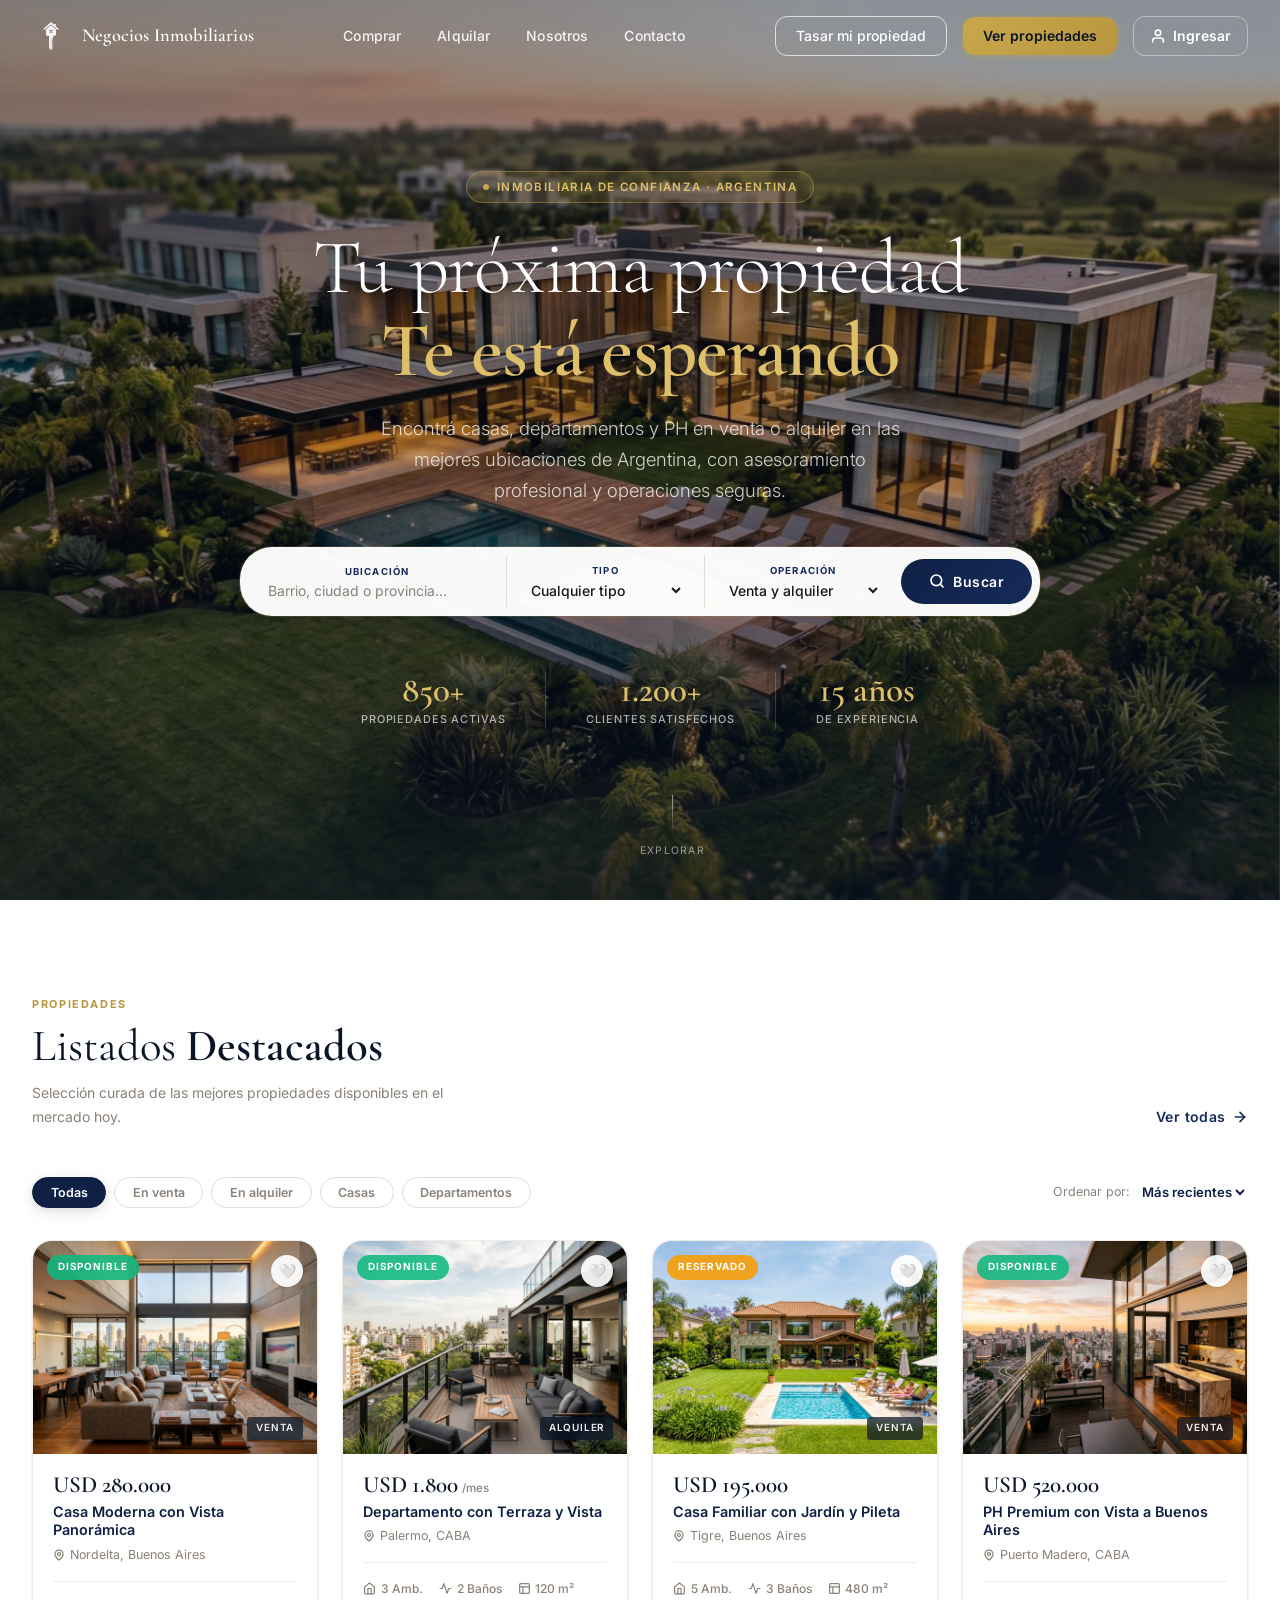
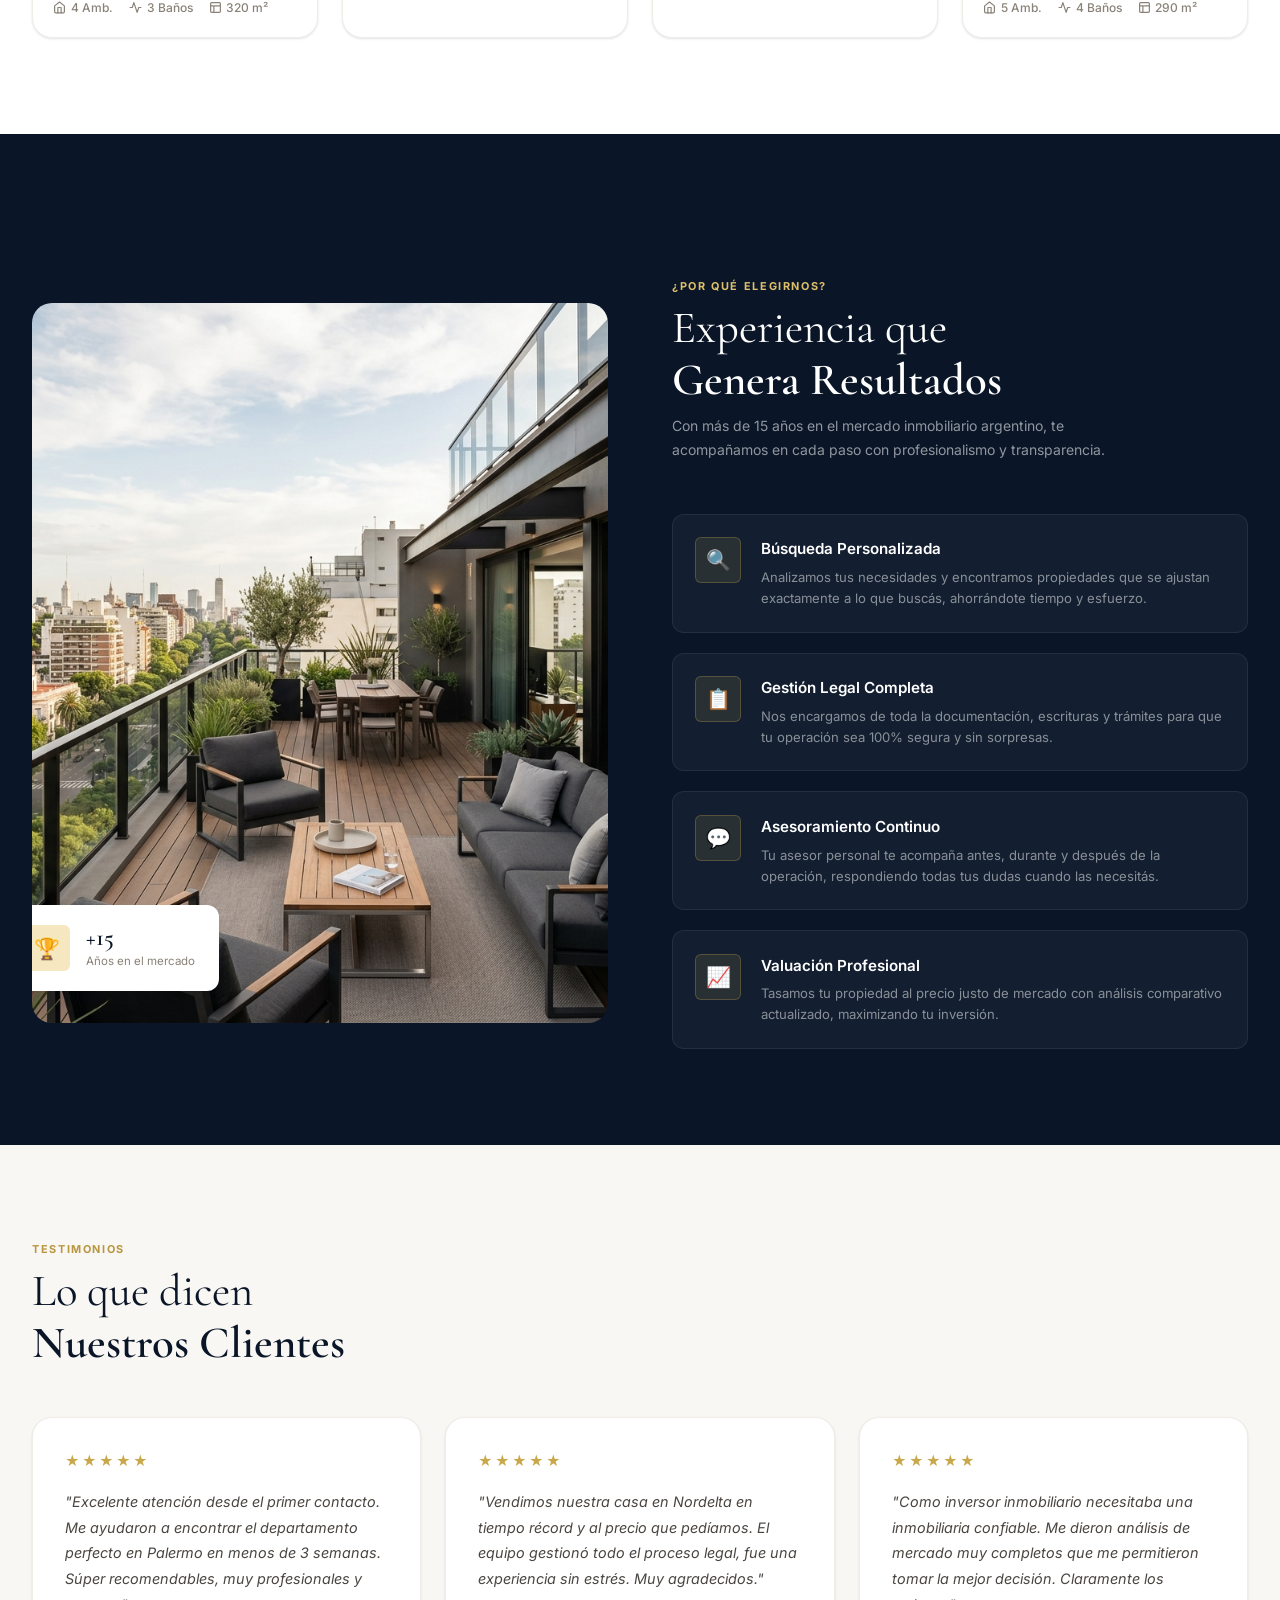
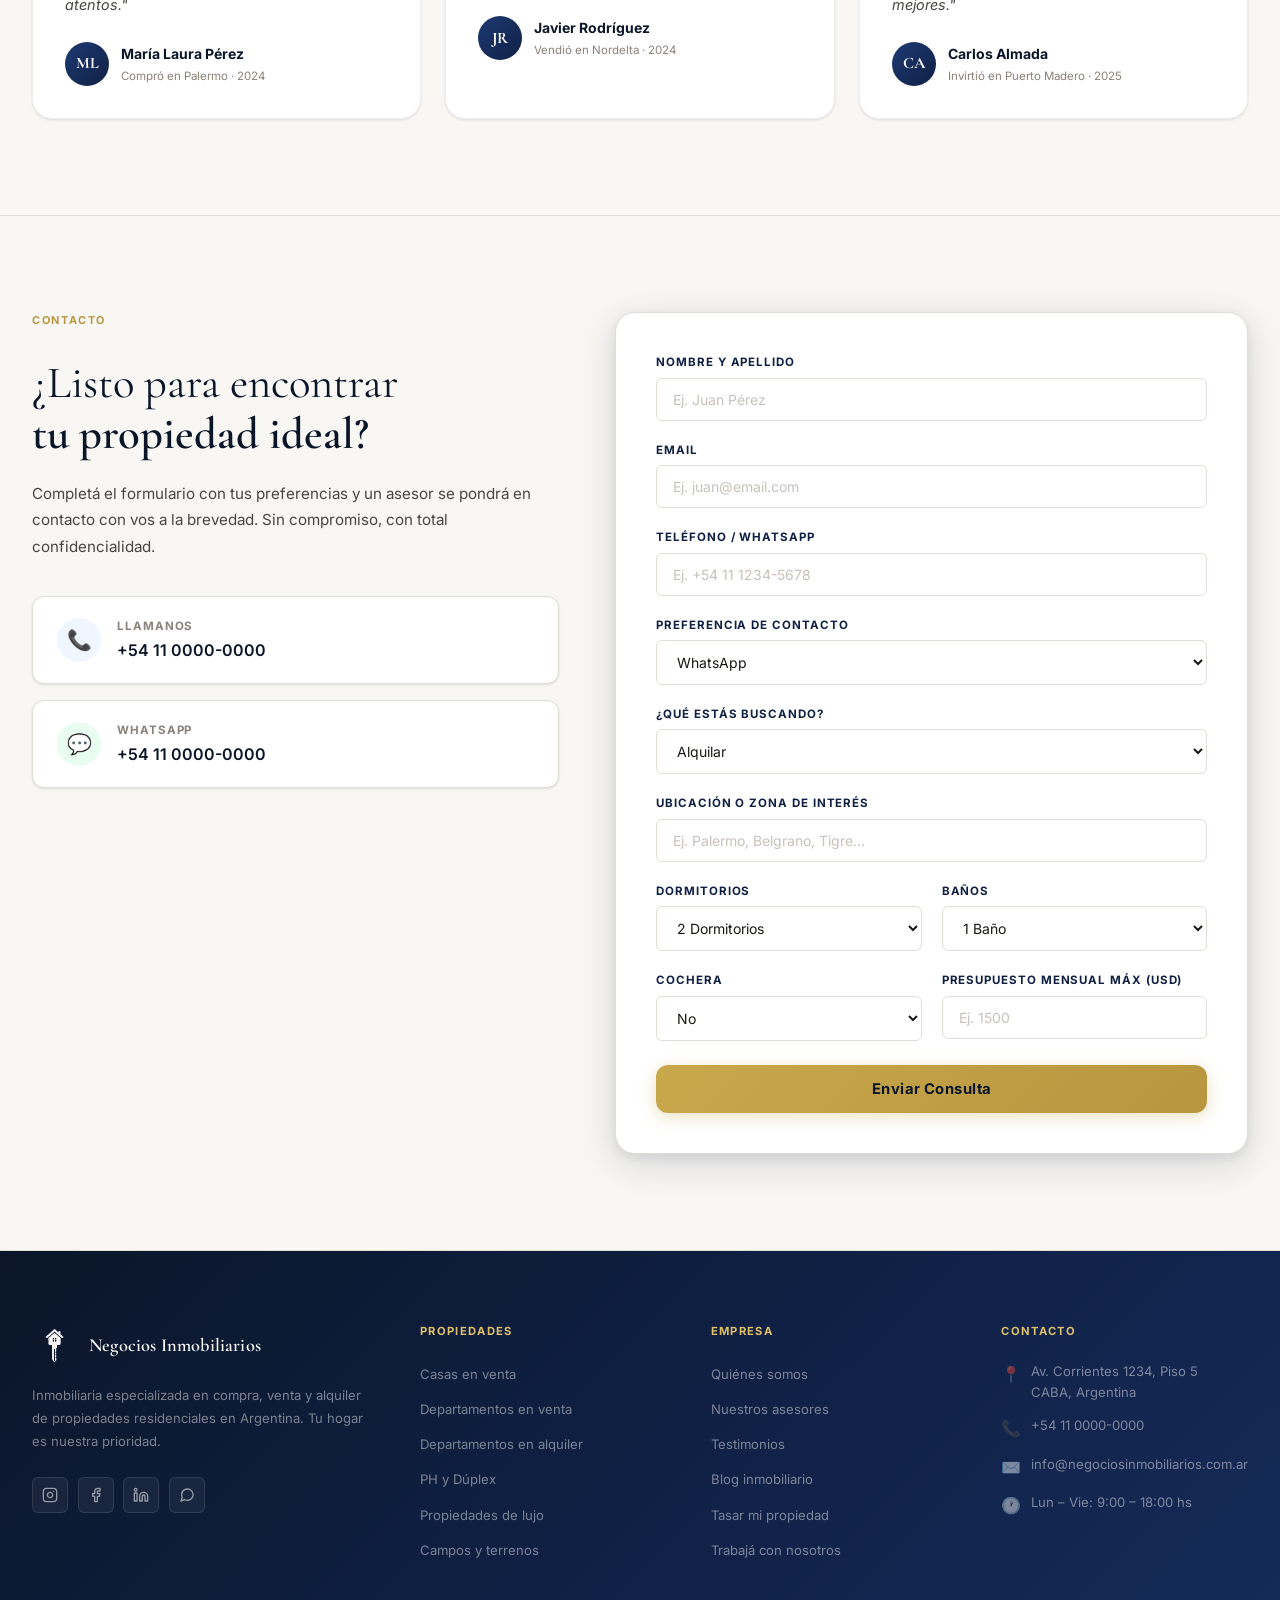
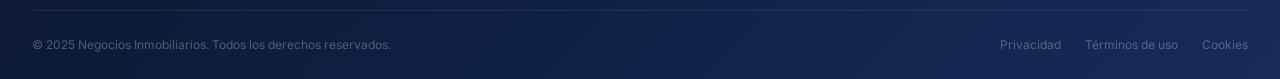
==== index.html @ 5e80b5a9 "estilos proceso, sumé logo" ====
<!DOCTYPE html>
<html lang="es-AR">
<head>
  <!-- =============================================
       SEO & META ESSENTIALS
       ============================================= -->
  <meta charset="UTF-8" />
  <meta name="viewport" content="width=device-width, initial-scale=1.0" />

  <!-- Primary SEO -->
  <title>Negocios Inmobiliarios | Compra, Venta y Alquiler de Propiedades en Argentina</title>
  <meta name="description" content="Encontrá tu propiedad ideal en Argentina. Casas, departamentos y PH en venta y alquiler. Asesoramiento profesional, operaciones seguras y las mejores ubicaciones del país." />
  <meta name="keywords" content="inmobiliaria argentina, propiedades en venta, departamentos en alquiler, casas en venta, bienes raíces argentina, compra venta propiedades, alquiler departamentos Buenos Aires" />
  <meta name="author" content="Negocios Inmobiliarios" />
  <meta name="robots" content="index, follow" />
  <link rel="canonical" href="https://www.negociosinmobiliarios.com.ar/" />

  <!-- Open Graph (redes sociales) -->
  <meta property="og:type" content="website" />
  <meta property="og:url" content="https://www.negociosinmobiliarios.com.ar/" />
  <meta property="og:title" content="Negocios Inmobiliarios | Propiedades en Argentina" />
  <meta property="og:description" content="Comprá, vendé o alquilá propiedades en Argentina con asesoramiento profesional. Encontrá la casa de tus sueños." />
  <meta property="og:image" content="assets/media/hero.jpg" />
  <meta property="og:locale" content="es_AR" />
  <meta property="og:site_name" content="Negocios Inmobiliarios" />

  <!-- Twitter Card -->
  <meta name="twitter:card" content="summary_large_image" />
  <meta name="twitter:title" content="Negocios Inmobiliarios | Propiedades en Argentina" />
  <meta name="twitter:description" content="Comprá, vendé o alquilá propiedades en Argentina con asesoramiento profesional." />
  <meta name="twitter:image" content="assets/media/hero.jpg" />

  <!-- Geo SEO -->
  <meta name="geo.region" content="AR" />
  <meta name="geo.country" content="Argentina" />
  <meta name="language" content="Spanish" />

  <!-- Favicon -->
  <link rel="icon" type="image/svg+xml" href="data:image/svg+xml,<svg xmlns='http://www.w3.org/2000/svg' viewBox='0 0 32 32'><rect width='32' height='32' rx='6' fill='%23c9a84c'/><text y='24' x='5' font-size='22'>🏠</text></svg>" />

  <!-- Google Fonts preconnect -->
  <link rel="preconnect" href="https://fonts.googleapis.com" />
  <link rel="preconnect" href="https://fonts.gstatic.com" crossorigin />

  <!-- Stylesheet -->
  <link rel="stylesheet" href="assets/styles/style.css" />

  <!-- Structured Data / Schema.org -->
  <script type="application/ld+json">
  {
    "@context": "https://schema.org",
    "@type": "RealEstateAgent",
    "name": "Negocios Inmobiliarios",
    "description": "Inmobiliaria especializada en compra, venta y alquiler de propiedades residenciales en Argentina.",
    "url": "https://www.negociosinmobiliarios.com.ar",
    "telephone": "+54-11-0000-0000",
    "address": {
      "@type": "PostalAddress",
      "addressCountry": "AR",
      "addressLocality": "Buenos Aires"
    },
    "sameAs": [
      "https://www.instagram.com/negociosinmobiliarios",
      "https://www.facebook.com/negociosinmobiliarios"
    ],
    "openingHours": "Mo-Fr 09:00-18:00",
    "priceRange": "$$"
  }
  </script>
</head>

<body>

  <!-- =============================================
       NAVBAR
       ============================================= -->
  <header>
    <nav id="navbar" class="navbar" role="navigation" aria-label="Navegación principal">
      <a href="/" class="nav-logo" aria-label="Negocios Inmobiliarios - Inicio">
        <img src="assets/media/logoLight.png" alt="Negocios Inmobiliarios" class="logo-light" />
        <img src="assets/media/logoDark.png" alt="Negocios Inmobiliarios" class="logo-dark" />
        <span class="logo-text">Negocios Inmobiliarios</span>
      </a>

      <ul class="nav-menu" role="list">
        <li><a href="#propiedades" class="nav-link active" id="nav-comprar">Comprar</a></li>
        <li><a href="#propiedades" class="nav-link" id="nav-alquilar">Alquilar</a></li>
        <li><a href="#nosotros" class="nav-link" id="nav-nosotros">Nosotros</a></li>
        <li><a href="#contacto" class="nav-link" id="nav-contacto">Contacto</a></li>
      </ul>

      <div class="nav-actions">
        <a href="#contacto" class="nav-cta" id="nav-cta-tasar">Tasar mi propiedad</a>
        <a href="#propiedades" class="btn-nav-primary" id="nav-cta-ver">Ver propiedades</a>
        <a href="pages/admin/paneladmin.html" class="nav-login-btn" aria-label="Iniciar Sesión" title="Panel de Administración">
          <svg xmlns="http://www.w3.org/2000/svg" width="16" height="16" viewBox="0 0 24 24" fill="none" stroke="currentColor" stroke-width="2.5" stroke-linecap="round" stroke-linejoin="round" aria-hidden="true"><path d="M20 21v-2a4 4 0 0 0-4-4H8a4 4 0 0 0-4 4v2"/><circle cx="12" cy="7" r="4"/></svg>
          Ingresar
        </a>
      </div>

      <button class="hamburger" id="hamburger" aria-label="Abrir menú" aria-expanded="false" aria-controls="mobileNav">
        <span></span><span></span><span></span>
      </button>
    </nav>

    <!-- Mobile nav -->
    <nav id="mobileNav" class="mobile-nav" aria-label="Menú móvil">
      <a href="#propiedades" class="nav-link">Comprar</a>
      <a href="#propiedades" class="nav-link">Alquilar</a>
      <a href="#nosotros" class="nav-link">Nosotros</a>
      <a href="#contacto" class="nav-link">Contacto</a>
      <div class="mobile-nav-actions" style="flex-direction:column; gap:0.5rem;">
        <a href="#contacto" class="nav-cta" style="border-color:var(--navy-800);color:var(--navy-800); text-align:center;">Tasar mi propiedad</a>
        <a href="#propiedades" class="btn-nav-primary" style="text-align:center;">Ver propiedades</a>
        <a href="pages/admin/paneladmin.html" class="btn-nav-primary" style="background:var(--navy-900); color:var(--white); text-align:center; display:flex; align-items:center; justify-content:center; gap:0.5rem;">
          <svg xmlns="http://www.w3.org/2000/svg" width="16" height="16" viewBox="0 0 24 24" fill="none" stroke="currentColor" stroke-width="2.5" stroke-linecap="round" stroke-linejoin="round" aria-hidden="true"><path d="M20 21v-2a4 4 0 0 0-4-4H8a4 4 0 0 0-4 4v2"/><circle cx="12" cy="7" r="4"/></svg>
          Ingresar
        </a>
      </div>
    </nav>
  </header>

  <main>

    <!-- =============================================
         HERO
         ============================================= -->
    <section class="hero" aria-label="Sección principal" id="inicio">
      <div class="hero-bg" role="img" aria-label="Propiedad de lujo en Argentina"></div>
      <div class="hero-overlay" aria-hidden="true"></div>

      <div class="hero-content">
        <div class="hero-badge">
          <span class="hero-badge-dot" aria-hidden="true"></span>
          Inmobiliaria de Confianza · Argentina
        </div>

        <h1 class="hero-title">
          Tu próxima propiedad<br>
          <strong>Te está esperando</strong>
        </h1>

        <p class="hero-subtitle">
          Encontrá casas, departamentos y PH en venta o alquiler en las mejores ubicaciones de Argentina, con asesoramiento profesional y operaciones seguras.
        </p>

        <!-- Search -->
        <form class="hero-search" id="searchForm" role="search" aria-label="Buscar propiedades">
          <div class="search-group">
            <label for="searchLocation">Ubicación</label>
            <input
              type="text"
              id="searchLocation"
              name="location"
              placeholder="Barrio, ciudad o provincia…"
              autocomplete="off"
              aria-label="Ingresar ubicación"
            />
          </div>
          <div class="search-group">
            <label for="searchTipo">Tipo</label>
            <select id="searchTipo" name="tipo" aria-label="Tipo de propiedad">
              <option value="">Cualquier tipo</option>
              <option value="casa">Casa</option>
              <option value="departamento">Departamento</option>
              <option value="ph">PH</option>
              <option value="duplex">Dúplex</option>
              <option value="campo">Campo</option>
            </select>
          </div>
          <div class="search-group">
            <label for="searchOperacion">Operación</label>
            <select id="searchOperacion" name="operacion" aria-label="Tipo de operación">
              <option value="">Venta y alquiler</option>
              <option value="venta">Venta</option>
              <option value="alquiler">Alquiler</option>
            </select>
          </div>
          <button type="submit" class="btn-search" id="btn-buscar" aria-label="Buscar propiedades">
            <svg xmlns="http://www.w3.org/2000/svg" width="16" height="16" viewBox="0 0 24 24" fill="none" stroke="currentColor" stroke-width="2.5" stroke-linecap="round" stroke-linejoin="round" aria-hidden="true"><circle cx="11" cy="11" r="8"/><path d="m21 21-4.35-4.35"/></svg>
            Buscar
          </button>
        </form>
      </div>

      <!-- Hero Stats -->
      <div class="hero-stats" aria-label="Estadísticas">
        <div class="stat-item">
          <div class="stat-value" data-count="850" data-suffix="+">0+</div>
          <div class="stat-label">Propiedades activas</div>
        </div>
        <div class="stat-divider" aria-hidden="true"></div>
        <div class="stat-item">
          <div class="stat-value" data-count="1200" data-suffix="+">0+</div>
          <div class="stat-label">Clientes satisfechos</div>
        </div>
        <div class="stat-divider" aria-hidden="true"></div>
        <div class="stat-item">
          <div class="stat-value" data-count="15" data-suffix=" años">0 años</div>
          <div class="stat-label">De experiencia</div>
        </div>
      </div>

      <div class="hero-scroll" aria-hidden="true">
        <span class="scroll-line"></span>
        Explorar
      </div>
    </section>

    <!-- =============================================
         PROPIEDADES DESTACADAS
         ============================================= -->
    <section id="propiedades" aria-labelledby="propiedades-title">
      <div class="container">
        <div class="section-header reveal">
          <div>
            <span class="section-tag">Propiedades</span>
            <h2 class="section-title" id="propiedades-title">
              Listados <strong>Destacados</strong>
            </h2>
            <p class="section-subtitle">Selección curada de las mejores propiedades disponibles en el mercado hoy.</p>
          </div>
          <a href="#propiedades" class="section-link" id="link-ver-todas">
            Ver todas
            <svg xmlns="http://www.w3.org/2000/svg" width="16" height="16" viewBox="0 0 24 24" fill="none" stroke="currentColor" stroke-width="2.5" stroke-linecap="round" stroke-linejoin="round" aria-hidden="true"><path d="M5 12h14"/><path d="m12 5 7 7-7 7"/></svg>
          </a>
        </div>

        <!-- Filtros y orden -->
        <div class="listings-controls reveal">
          <div class="filter-tabs" role="tablist" aria-label="Filtrar propiedades">
            <button class="filter-tab active" data-filter="all" role="tab" aria-selected="true" id="tab-all">Todas</button>
            <button class="filter-tab" data-filter="venta" role="tab" aria-selected="false" id="tab-venta">En venta</button>
            <button class="filter-tab" data-filter="alquiler" role="tab" aria-selected="false" id="tab-alquiler">En alquiler</button>
            <button class="filter-tab" data-filter="casa" role="tab" aria-selected="false" id="tab-casas">Casas</button>
            <button class="filter-tab" data-filter="departamento" role="tab" aria-selected="false" id="tab-dptos">Departamentos</button>
          </div>
          <div class="sort-control">
            <label for="sortSelect" style="white-space:nowrap;">Ordenar por:</label>
            <select id="sortSelect" aria-label="Ordenar propiedades">
              <option value="newest">Más recientes</option>
              <option value="price-asc">Menor precio</option>
              <option value="price-desc">Mayor precio</option>
            </select>
          </div>
        </div>

        <!-- Grid de propiedades -->
        <div class="properties-grid" id="propertiesGrid" role="list" aria-label="Lista de propiedades">

          <!-- Card 1 -->
          <article class="property-card reveal reveal-delay-1" data-id="1" data-tipo="venta" data-price="280000" role="listitem" aria-label="Casa Moderna en Nordelta">
            <div class="card-image-wrap">
              <img src="assets/media/prop1.jpg" alt="Casa moderna con vista panorámica en Nordelta, Buenos Aires" loading="lazy" width="400" height="300" />
              <span class="card-badge badge-disponible">Disponible</span>
              <button class="card-favorite" aria-label="Guardar en favoritos" aria-pressed="false">🤍</button>
              <span class="card-type">Venta</span>
            </div>
            <div class="card-body">
              <div class="card-price">USD 280.000<span class="card-price-unit"></span></div>
              <h3 class="card-title">Casa Moderna con Vista Panorámica</h3>
              <p class="card-location">
                <svg xmlns="http://www.w3.org/2000/svg" width="12" height="12" viewBox="0 0 24 24" fill="none" stroke="currentColor" stroke-width="2.5" stroke-linecap="round" stroke-linejoin="round" aria-hidden="true"><path d="M20 10c0 6-8 12-8 12s-8-6-8-12a8 8 0 0 1 16 0Z"/><circle cx="12" cy="10" r="3"/></svg>
                Nordelta, Buenos Aires
              </p>
              <div class="card-features">
                <div class="card-feature">
                  <svg xmlns="http://www.w3.org/2000/svg" width="13" height="13" viewBox="0 0 24 24" fill="none" stroke="currentColor" stroke-width="2.2" stroke-linecap="round" stroke-linejoin="round" aria-hidden="true"><path d="M3 9l9-7 9 7v11a2 2 0 0 1-2 2H5a2 2 0 0 1-2-2z"/><polyline points="9 22 9 12 15 12 15 22"/></svg>
                  4 Amb.
                </div>
                <div class="card-feature">
                  <svg xmlns="http://www.w3.org/2000/svg" width="13" height="13" viewBox="0 0 24 24" fill="none" stroke="currentColor" stroke-width="2.2" stroke-linecap="round" stroke-linejoin="round" aria-hidden="true"><path d="M22 12h-4l-3 9L9 3l-3 9H2"/></svg>
                  3 Baños
                </div>
                <div class="card-feature">
                  <svg xmlns="http://www.w3.org/2000/svg" width="13" height="13" viewBox="0 0 24 24" fill="none" stroke="currentColor" stroke-width="2.2" stroke-linecap="round" stroke-linejoin="round" aria-hidden="true"><rect width="18" height="18" x="3" y="3" rx="2"/><path d="M3 9h18M9 21V9"/></svg>
                  320 m²
                </div>
              </div>
            </div>
          </article>

          <!-- Card 2 -->
          <article class="property-card reveal reveal-delay-2" data-id="2" data-tipo="alquiler" data-price="1800" role="listitem" aria-label="Departamento en Palermo">
            <div class="card-image-wrap">
              <img src="assets/media/prop2.jpg" alt="Departamento con terraza en Palermo, Buenos Aires" loading="lazy" width="400" height="300" />
              <span class="card-badge badge-disponible">Disponible</span>
              <button class="card-favorite" aria-label="Guardar en favoritos" aria-pressed="false">🤍</button>
              <span class="card-type">Alquiler</span>
            </div>
            <div class="card-body">
              <div class="card-price">USD 1.800<span class="card-price-unit">/mes</span></div>
              <h3 class="card-title">Departamento con Terraza y Vista</h3>
              <p class="card-location">
                <svg xmlns="http://www.w3.org/2000/svg" width="12" height="12" viewBox="0 0 24 24" fill="none" stroke="currentColor" stroke-width="2.5" stroke-linecap="round" stroke-linejoin="round" aria-hidden="true"><path d="M20 10c0 6-8 12-8 12s-8-6-8-12a8 8 0 0 1 16 0Z"/><circle cx="12" cy="10" r="3"/></svg>
                Palermo, CABA
              </p>
              <div class="card-features">
                <div class="card-feature">
                  <svg xmlns="http://www.w3.org/2000/svg" width="13" height="13" viewBox="0 0 24 24" fill="none" stroke="currentColor" stroke-width="2.2" stroke-linecap="round" stroke-linejoin="round" aria-hidden="true"><path d="M3 9l9-7 9 7v11a2 2 0 0 1-2 2H5a2 2 0 0 1-2-2z"/><polyline points="9 22 9 12 15 12 15 22"/></svg>
                  3 Amb.
                </div>
                <div class="card-feature">
                  <svg xmlns="http://www.w3.org/2000/svg" width="13" height="13" viewBox="0 0 24 24" fill="none" stroke="currentColor" stroke-width="2.2" stroke-linecap="round" stroke-linejoin="round" aria-hidden="true"><path d="M22 12h-4l-3 9L9 3l-3 9H2"/></svg>
                  2 Baños
                </div>
                <div class="card-feature">
                  <svg xmlns="http://www.w3.org/2000/svg" width="13" height="13" viewBox="0 0 24 24" fill="none" stroke="currentColor" stroke-width="2.2" stroke-linecap="round" stroke-linejoin="round" aria-hidden="true"><rect width="18" height="18" x="3" y="3" rx="2"/><path d="M3 9h18M9 21V9"/></svg>
                  120 m²
                </div>
              </div>
            </div>
          </article>

          <!-- Card 3 -->
          <article class="property-card reveal reveal-delay-3" data-id="3" data-tipo="venta" data-price="195000" role="listitem" aria-label="Casa familiar en Tigre">
            <div class="card-image-wrap">
              <img src="assets/media/prop3.jpg" alt="Casa familiar con jardín y pileta en Tigre, Buenos Aires" loading="lazy" width="400" height="300" />
              <span class="card-badge badge-reservado">Reservado</span>
              <button class="card-favorite" aria-label="Guardar en favoritos" aria-pressed="false">🤍</button>
              <span class="card-type">Venta</span>
            </div>
            <div class="card-body">
              <div class="card-price">USD 195.000<span class="card-price-unit"></span></div>
              <h3 class="card-title">Casa Familiar con Jardín y Pileta</h3>
              <p class="card-location">
                <svg xmlns="http://www.w3.org/2000/svg" width="12" height="12" viewBox="0 0 24 24" fill="none" stroke="currentColor" stroke-width="2.5" stroke-linecap="round" stroke-linejoin="round" aria-hidden="true"><path d="M20 10c0 6-8 12-8 12s-8-6-8-12a8 8 0 0 1 16 0Z"/><circle cx="12" cy="10" r="3"/></svg>
                Tigre, Buenos Aires
              </p>
              <div class="card-features">
                <div class="card-feature">
                  <svg xmlns="http://www.w3.org/2000/svg" width="13" height="13" viewBox="0 0 24 24" fill="none" stroke="currentColor" stroke-width="2.2" stroke-linecap="round" stroke-linejoin="round" aria-hidden="true"><path d="M3 9l9-7 9 7v11a2 2 0 0 1-2 2H5a2 2 0 0 1-2-2z"/><polyline points="9 22 9 12 15 12 15 22"/></svg>
                  5 Amb.
                </div>
                <div class="card-feature">
                  <svg xmlns="http://www.w3.org/2000/svg" width="13" height="13" viewBox="0 0 24 24" fill="none" stroke="currentColor" stroke-width="2.2" stroke-linecap="round" stroke-linejoin="round" aria-hidden="true"><path d="M22 12h-4l-3 9L9 3l-3 9H2"/></svg>
                  3 Baños
                </div>
                <div class="card-feature">
                  <svg xmlns="http://www.w3.org/2000/svg" width="13" height="13" viewBox="0 0 24 24" fill="none" stroke="currentColor" stroke-width="2.2" stroke-linecap="round" stroke-linejoin="round" aria-hidden="true"><rect width="18" height="18" x="3" y="3" rx="2"/><path d="M3 9h18M9 21V9"/></svg>
                  480 m²
                </div>
              </div>
            </div>
          </article>

          <!-- Card 4 -->
          <article class="property-card reveal reveal-delay-1" data-id="4" data-tipo="venta" data-price="520000" role="listitem" aria-label="PH con terraza en Puerto Madero">
            <div class="card-image-wrap">
              <img src="assets/media/prop4.jpg" alt="Penthouse con vista al Obelisco en Puerto Madero, Buenos Aires" loading="lazy" width="400" height="300" />
              <span class="card-badge badge-disponible">Disponible</span>
              <button class="card-favorite" aria-label="Guardar en favoritos" aria-pressed="false">🤍</button>
              <span class="card-type">Venta</span>
            </div>
            <div class="card-body">
              <div class="card-price">USD 520.000<span class="card-price-unit"></span></div>
              <h3 class="card-title">PH Premium con Vista a Buenos Aires</h3>
              <p class="card-location">
                <svg xmlns="http://www.w3.org/2000/svg" width="12" height="12" viewBox="0 0 24 24" fill="none" stroke="currentColor" stroke-width="2.5" stroke-linecap="round" stroke-linejoin="round" aria-hidden="true"><path d="M20 10c0 6-8 12-8 12s-8-6-8-12a8 8 0 0 1 16 0Z"/><circle cx="12" cy="10" r="3"/></svg>
                Puerto Madero, CABA
              </p>
              <div class="card-features">
                <div class="card-feature">
                  <svg xmlns="http://www.w3.org/2000/svg" width="13" height="13" viewBox="0 0 24 24" fill="none" stroke="currentColor" stroke-width="2.2" stroke-linecap="round" stroke-linejoin="round" aria-hidden="true"><path d="M3 9l9-7 9 7v11a2 2 0 0 1-2 2H5a2 2 0 0 1-2-2z"/><polyline points="9 22 9 12 15 12 15 22"/></svg>
                  5 Amb.
                </div>
                <div class="card-feature">
                  <svg xmlns="http://www.w3.org/2000/svg" width="13" height="13" viewBox="0 0 24 24" fill="none" stroke="currentColor" stroke-width="2.2" stroke-linecap="round" stroke-linejoin="round" aria-hidden="true"><path d="M22 12h-4l-3 9L9 3l-3 9H2"/></svg>
                  4 Baños
                </div>
                <div class="card-feature">
                  <svg xmlns="http://www.w3.org/2000/svg" width="13" height="13" viewBox="0 0 24 24" fill="none" stroke="currentColor" stroke-width="2.2" stroke-linecap="round" stroke-linejoin="round" aria-hidden="true"><rect width="18" height="18" x="3" y="3" rx="2"/><path d="M3 9h18M9 21V9"/></svg>
                  290 m²
                </div>
              </div>
            </div>
          </article>

        </div>

        <div class="load-more-wrap reveal">
          <button class="btn-load-more" id="loadMoreBtn" aria-label="Cargar más propiedades">
            Cargar más propiedades
            <svg xmlns="http://www.w3.org/2000/svg" width="16" height="16" viewBox="0 0 24 24" fill="none" stroke="currentColor" stroke-width="2.5" stroke-linecap="round" stroke-linejoin="round" aria-hidden="true"><path d="M12 5v14"/><path d="m19 12-7 7-7-7"/></svg>
          </button>
        </div>
      </div>
    </section>

    <!-- =============================================
         POR QUÉ ELEGIRNOS
         ============================================= -->
    <section class="why-us" id="nosotros" aria-labelledby="why-title">
      <div class="container">
        <div class="why-grid">
          <div class="why-image-wrap reveal">
            <img src="assets/media/prop2.jpg" alt="Asesor inmobiliario profesional mostrando una propiedad" loading="lazy" width="600" height="750" />
            <div class="why-card-float" aria-label="Estadística destacada">
              <div class="why-float-icon" aria-hidden="true">🏆</div>
              <div>
                <div class="why-float-value">+15</div>
                <div class="why-float-label">Años en el mercado</div>
              </div>
            </div>
          </div>

          <div class="why-features reveal">
            <div>
              <span class="section-tag">¿Por qué elegirnos?</span>
              <h2 class="section-title" id="why-title">
                Experiencia que<br><strong>Genera Resultados</strong>
              </h2>
              <p class="section-subtitle" style="color:rgba(255,255,255,0.55);">
                Con más de 15 años en el mercado inmobiliario argentino, te acompañamos en cada paso con profesionalismo y transparencia.
              </p>
            </div>

            <div style="display:flex;flex-direction:column;gap:1.25rem;margin-top:2rem;">
              <div class="why-feature">
                <div class="why-feature-icon" aria-hidden="true">🔍</div>
                <div>
                  <div class="why-feature-title">Búsqueda Personalizada</div>
                  <div class="why-feature-desc">Analizamos tus necesidades y encontramos propiedades que se ajustan exactamente a lo que buscás, ahorrándote tiempo y esfuerzo.</div>
                </div>
              </div>
              <div class="why-feature">
                <div class="why-feature-icon" aria-hidden="true">📋</div>
                <div>
                  <div class="why-feature-title">Gestión Legal Completa</div>
                  <div class="why-feature-desc">Nos encargamos de toda la documentación, escrituras y trámites para que tu operación sea 100% segura y sin sorpresas.</div>
                </div>
              </div>
              <div class="why-feature">
                <div class="why-feature-icon" aria-hidden="true">💬</div>
                <div>
                  <div class="why-feature-title">Asesoramiento Continuo</div>
                  <div class="why-feature-desc">Tu asesor personal te acompaña antes, durante y después de la operación, respondiendo todas tus dudas cuando las necesitás.</div>
                </div>
              </div>
              <div class="why-feature">
                <div class="why-feature-icon" aria-hidden="true">📈</div>
                <div>
                  <div class="why-feature-title">Valuación Profesional</div>
                  <div class="why-feature-desc">Tasamos tu propiedad al precio justo de mercado con análisis comparativo actualizado, maximizando tu inversión.</div>
                </div>
              </div>
            </div>
          </div>
        </div>
      </div>
    </section>

    <!-- =============================================
         TESTIMONIOS
         ============================================= -->
    <section class="testimonials" aria-labelledby="testimonials-title">
      <div class="container">
        <div class="section-header reveal">
          <div>
            <span class="section-tag">Testimonios</span>
            <h2 class="section-title" id="testimonials-title">
              Lo que dicen<br><strong>Nuestros Clientes</strong>
            </h2>
          </div>
        </div>

        <div class="testimonials-grid">
          <div class="testimonial-card reveal reveal-delay-1">
            <div class="testimonial-stars" aria-label="5 de 5 estrellas">★★★★★</div>
            <p class="testimonial-text">"Excelente atención desde el primer contacto. Me ayudaron a encontrar el departamento perfecto en Palermo en menos de 3 semanas. Súper recomendables, muy profesionales y atentos."</p>
            <div class="testimonial-author">
              <div class="author-avatar" aria-hidden="true">ML</div>
              <div>
                <div class="author-name">María Laura Pérez</div>
                <div class="author-op">Compró en Palermo · 2024</div>
              </div>
            </div>
          </div>

          <div class="testimonial-card reveal reveal-delay-2">
            <div class="testimonial-stars" aria-label="5 de 5 estrellas">★★★★★</div>
            <p class="testimonial-text">"Vendimos nuestra casa en Nordelta en tiempo récord y al precio que pedíamos. El equipo gestionó todo el proceso legal, fue una experiencia sin estrés. Muy agradecidos."</p>
            <div class="testimonial-author">
              <div class="author-avatar" aria-hidden="true">JR</div>
              <div>
                <div class="author-name">Javier Rodríguez</div>
                <div class="author-op">Vendió en Nordelta · 2024</div>
              </div>
            </div>
          </div>

          <div class="testimonial-card reveal reveal-delay-3">
            <div class="testimonial-stars" aria-label="5 de 5 estrellas">★★★★★</div>
            <p class="testimonial-text">"Como inversor inmobiliario necesitaba una inmobiliaria confiable. Me dieron análisis de mercado muy completos que me permitieron tomar la mejor decisión. Claramente los mejores."</p>
            <div class="testimonial-author">
              <div class="author-avatar" aria-hidden="true">CA</div>
              <div>
                <div class="author-name">Carlos Almada</div>
                <div class="author-op">Invirtió en Puerto Madero · 2025</div>
              </div>
            </div>
          </div>
        </div>
      </div>
    </section>

    <!-- =============================================
         CTA
         ============================================= -->
    <!-- =============================================
         CONTACT / FORM
         ============================================= -->
    <section class="contact-section" id="contacto" aria-labelledby="contact-title">
      <div class="container">
        <div class="contact-grid">
          <div class="contact-info reveal">
            <span class="section-tag">Contacto</span>
            <h2 class="section-title" id="contact-title">
              ¿Listo para encontrar<br><strong>tu propiedad ideal?</strong>
            </h2>
            <p class="contact-desc">
              Completá el formulario con tus preferencias y un asesor se pondrá en contacto con vos a la brevedad. Sin compromiso, con total confidencialidad.
            </p>
            <div class="contact-cards">
              <a href="tel:+541100000000" class="contact-card">
                <span class="contact-card-icon">📞</span>
                <div>
                  <div class="contact-card-label">Llamanos</div>
                  <div class="contact-card-value">+54 11 0000-0000</div>
                </div>
              </a>
              <a href="https://wa.me/541100000000?text=Hola,%20me%20interesa%20consultar%20sobre%20una%20propiedad." class="contact-card" target="_blank" rel="noopener noreferrer">
                <span class="contact-card-icon" style="background:#e8fdf0;color:#25D366;">💬</span>
                <div>
                  <div class="contact-card-label">WhatsApp</div>
                  <div class="contact-card-value">+54 11 0000-0000</div>
                </div>
              </a>
            </div>
          </div>

          <div class="contact-form-wrap reveal">
            <form class="contact-main-form" id="mainContactForm" novalidate>
              <div class="form-grid">
                <!-- Nombre -->
                <div class="form-group">
                  <label for="cNombre">Nombre y Apellido</label>
                  <input type="text" id="cNombre" name="nombre" placeholder="Ej. Juan Pérez" required />
                </div>
                <!-- Email -->
                <div class="form-group">
                  <label for="cEmail">Email</label>
                  <input type="email" id="cEmail" name="email" placeholder="Ej. juan@email.com" required />
                </div>
                <!-- Teléfono -->
                <div class="form-group">
                  <label for="cTel">Teléfono / WhatsApp</label>
                  <input type="tel" id="cTel" name="tel" placeholder="Ej. +54 11 1234-5678" required />
                </div>
                <!-- Preferencia contacto -->
                <div class="form-group">
                  <label for="cPref">Preferencia de contacto</label>
                  <select id="cPref" name="preferencia">
                    <option value="whatsapp">WhatsApp</option>
                    <option value="llamada">Llamada telefónica</option>
                    <option value="email">Email</option>
                  </select>
                </div>
                <!-- Buscando -->
                <div class="form-group">
                  <label for="cBuscando">¿Qué estás buscando?</label>
                  <select id="cBuscando" name="buscando">
                    <option value="comprar">Comprar</option>
                    <option value="alquilar" selected>Alquilar</option>
                    <option value="vender">Vender</option>
                    <option value="ofrecer">Ofrecer una propiedad</option>
                    <option value="tasar">Tasar una propiedad</option>
                    <option value="otro">Otro</option>
                  </select>
                </div>
                <!-- Ubicación -->
                <div class="form-group">
                  <label for="cUbicacion">Ubicación o zona de interés</label>
                  <input type="text" id="cUbicacion" name="ubicacion" placeholder="Ej. Palermo, Belgrano, Tigre…" required />
                </div>
                <!-- Dormitorios -->
                <div class="form-group half">
                  <label for="cDormitorios">Dormitorios</label>
                  <select id="cDormitorios" name="dormitorios">
                    <option value="monoambiente">Monoambiente</option>
                    <option value="1">1 Dormitorio</option>
                    <option value="2" selected>2 Dormitorios</option>
                    <option value="3">3 Dormitorios</option>
                    <option value="4+">4 o más</option>
                  </select>
                </div>
                <!-- Baños -->
                <div class="form-group half">
                  <label for="cBanos">Baños</label>
                  <select id="cBanos" name="banos">
                    <option value="1" selected>1 Baño</option>
                    <option value="2">2 Baños</option>
                    <option value="3+">3 o más</option>
                  </select>
                </div>
                <!-- Cochera -->
                <div class="form-group half">
                  <label for="cCochera">Cochera</label>
                  <select id="cCochera" name="cochera">
                    <option value="si">Sí</option>
                    <option value="no" selected>No</option>
                  </select>
                </div>
                <!-- Presupuesto Alquiler -->
                <div class="form-group half" id="groupPresupuesto">
                  <label for="cPresupuesto">Presupuesto mensual máx (USD)</label>
                  <input type="number" id="cPresupuesto" name="presupuesto" placeholder="Ej. 1500" />
                </div>
              </div>

              <button type="submit" class="btn-primary" style="width:100%; margin-top:1.5rem; justify-content:center;">
                Enviar Consulta
              </button>
            </form>
          </div>
        </div>
      </div>
    </section>

  </main>

  <!-- =============================================
       FOOTER
       ============================================= -->
  <footer class="footer" role="contentinfo">
    <div class="container">
      <div class="footer-grid">

        <!-- Brand -->
        <div class="footer-brand">
          <a href="/" class="nav-logo" aria-label="Negocios Inmobiliarios">
            <img src="assets/media/logoLight.png" alt="Negocios Inmobiliarios" style="height: 45px; width: auto;" />
            <span class="logo-text">Negocios Inmobiliarios</span>
          </a>
          <p class="footer-desc">
            Inmobiliaria especializada en compra, venta y alquiler de propiedades residenciales en Argentina. Tu hogar es nuestra prioridad.
          </p>
          <div class="footer-socials" aria-label="Redes sociales">
            <a href="#" class="social-btn" aria-label="Instagram" title="Instagram">
              <svg xmlns="http://www.w3.org/2000/svg" width="16" height="16" viewBox="0 0 24 24" fill="none" stroke="currentColor" stroke-width="2" stroke-linecap="round" stroke-linejoin="round"><rect width="20" height="20" x="2" y="2" rx="5" ry="5"/><path d="M16 11.37A4 4 0 1 1 12.63 8 4 4 0 0 1 16 11.37z"/><line x1="17.5" x2="17.51" y1="6.5" y2="6.5"/></svg>
            </a>
            <a href="#" class="social-btn" aria-label="Facebook" title="Facebook">
              <svg xmlns="http://www.w3.org/2000/svg" width="16" height="16" viewBox="0 0 24 24" fill="none" stroke="currentColor" stroke-width="2" stroke-linecap="round" stroke-linejoin="round"><path d="M18 2h-3a5 5 0 0 0-5 5v3H7v4h3v8h4v-8h3l1-4h-4V7a1 1 0 0 1 1-1h3z"/></svg>
            </a>
            <a href="#" class="social-btn" aria-label="LinkedIn" title="LinkedIn">
              <svg xmlns="http://www.w3.org/2000/svg" width="16" height="16" viewBox="0 0 24 24" fill="none" stroke="currentColor" stroke-width="2" stroke-linecap="round" stroke-linejoin="round"><path d="M16 8a6 6 0 0 1 6 6v7h-4v-7a2 2 0 0 0-2-2 2 2 0 0 0-2 2v7h-4v-7a6 6 0 0 1 6-6z"/><rect width="4" height="12" x="2" y="9"/><circle cx="4" cy="4" r="2"/></svg>
            </a>
            <a href="https://wa.me/541100000000" class="social-btn" aria-label="WhatsApp" title="WhatsApp" target="_blank" rel="noopener noreferrer">
              <svg xmlns="http://www.w3.org/2000/svg" width="16" height="16" viewBox="0 0 24 24" fill="none" stroke="currentColor" stroke-width="2" stroke-linecap="round" stroke-linejoin="round"><path d="M21 11.5a8.38 8.38 0 0 1-.9 3.8 8.5 8.5 0 0 1-7.6 4.7 8.38 8.38 0 0 1-3.8-.9L3 21l1.9-5.7a8.38 8.38 0 0 1-.9-3.8 8.5 8.5 0 0 1 4.7-7.6 8.38 8.38 0 0 1 3.8-.9h.5a8.48 8.48 0 0 1 8 8v.5z"/></svg>
            </a>
          </div>
        </div>

        <!-- Propiedades -->
        <nav aria-labelledby="footer-prop-title">
          <div class="footer-col-title" id="footer-prop-title">Propiedades</div>
          <ul class="footer-links">
            <li><a href="#propiedades">Casas en venta</a></li>
            <li><a href="#propiedades">Departamentos en venta</a></li>
            <li><a href="#propiedades">Departamentos en alquiler</a></li>
            <li><a href="#propiedades">PH y Dúplex</a></li>
            <li><a href="#propiedades">Propiedades de lujo</a></li>
            <li><a href="#propiedades">Campos y terrenos</a></li>
          </ul>
        </nav>

        <!-- Empresa -->
        <nav aria-labelledby="footer-empresa-title">
          <div class="footer-col-title" id="footer-empresa-title">Empresa</div>
          <ul class="footer-links">
            <li><a href="#nosotros">Quiénes somos</a></li>
            <li><a href="#nosotros">Nuestros asesores</a></li>
            <li><a href="#testimonios">Testimonios</a></li>
            <li><a href="#">Blog inmobiliario</a></li>
            <li><a href="#contacto">Tasar mi propiedad</a></li>
            <li><a href="#contacto">Trabajá con nosotros</a></li>
          </ul>
        </nav>

        <!-- Contacto -->
        <div>
          <div class="footer-col-title">Contacto</div>
          <address class="footer-contact" style="font-style:normal;">
            <div class="footer-contact-item">
              <span class="footer-contact-icon" aria-hidden="true">📍</span>
              <span>Av. Corrientes 1234, Piso 5<br>CABA, Argentina</span>
            </div>
            <div class="footer-contact-item">
              <span class="footer-contact-icon" aria-hidden="true">📞</span>
              <a href="tel:+541100000000" style="color:inherit;">+54 11 0000-0000</a>
            </div>
            <div class="footer-contact-item">
              <span class="footer-contact-icon" aria-hidden="true">✉️</span>
              <a href="mailto:info@negociosinmobiliarios.com.ar" style="color:inherit;">info@negociosinmobiliarios.com.ar</a>
            </div>
            <div class="footer-contact-item">
              <span class="footer-contact-icon" aria-hidden="true">🕐</span>
              <span>Lun – Vie: 9:00 – 18:00 hs</span>
            </div>
          </address>
        </div>

      </div>

      <!-- Footer Bottom -->
      <div class="footer-bottom">
        <span>© 2025 Negocios Inmobiliarios. Todos los derechos reservados.</span>
        <nav class="footer-bottom-links" aria-label="Links legales">
          <a href="#">Privacidad</a>
          <a href="#">Términos de uso</a>
          <a href="#">Cookies</a>
        </nav>
      </div>
    </div>
  </footer>

  <!-- JavaScript -->
  <script src="assets/js/main.js" defer></script>

</body>
</html>
---- assets/styles/style.css ----
/* =============================================
   NEGOCIOS INMOBILIARIOS — STYLESHEET PREMIUM
   Paleta: Navy · Blanco · Dorado
   ============================================= */

/* --- Google Fonts --- */
@import url('https://fonts.googleapis.com/css2?family=Cormorant+Garamond:wght@300;400;500;600;700&family=Inter:wght@300;400;500;600;700&display=swap');

/* --- CSS Custom Properties --- */
:root {
  --navy-900: #0a1628;
  --navy-800: #0f2044;
  --navy-700: #162b5a;
  --navy-600: #1e3a73;
  --navy-500: #264d96;

  --gold-400: #c9a84c;
  --gold-500: #b8953f;
  --gold-300: #dfc06a;
  --gold-100: #f5e8c0;

  --white: #ffffff;
  --off-white: #f8f7f4;
  --gray-100: #f0ede8;
  --gray-200: #e2ddd6;
  --gray-300: #c8c1b8;
  --gray-500: #8a8278;
  --gray-700: #4a4540;
  --gray-900: #1a1714;

  --font-heading: 'Cormorant Garamond', Georgia, serif;
  --font-body: 'Inter', -apple-system, sans-serif;

  --shadow-sm: 0 1px 3px rgba(10, 22, 40, 0.08), 0 1px 2px rgba(10, 22, 40, 0.04);
  --shadow-md: 0 4px 16px rgba(10, 22, 40, 0.10), 0 2px 6px rgba(10, 22, 40, 0.06);
  --shadow-lg: 0 10px 40px rgba(10, 22, 40, 0.14), 0 4px 12px rgba(10, 22, 40, 0.08);
  --shadow-xl: 0 20px 60px rgba(10, 22, 40, 0.20);

  --radius-sm: 6px;
  --radius-md: 12px;
  --radius-lg: 20px;
  --radius-xl: 32px;

  --transition: 0.3s cubic-bezier(0.4, 0, 0.2, 1);
  --transition-slow: 0.5s cubic-bezier(0.4, 0, 0.2, 1);
}

/* --- Reset & Base --- */
*, *::before, *::after { box-sizing: border-box; margin: 0; padding: 0; }

html { scroll-behavior: smooth; font-size: 16px; }

body {
  font-family: var(--font-body);
  color: var(--gray-900);
  background-color: var(--white);
  line-height: 1.6;
  -webkit-font-smoothing: antialiased;
  overflow-x: hidden;
}

img { display: block; max-width: 100%; height: auto; }
a { text-decoration: none; color: inherit; }
ul { list-style: none; }
button { cursor: pointer; border: none; background: none; font-family: inherit; }
input, select { font-family: inherit; }

/* =============================================
   NAVBAR
   ============================================= */
.navbar {
  position: fixed;
  top: 0; left: 0; right: 0;
  z-index: 1000;
  padding: 0 2rem;
  height: 72px;
  display: flex;
  align-items: center;
  justify-content: space-between;
  transition: background var(--transition), box-shadow var(--transition);
  background: transparent;
}

.navbar.scrolled {
  background: rgba(255, 255, 255, 0.96);
  backdrop-filter: blur(16px);
  -webkit-backdrop-filter: blur(16px);
  box-shadow: var(--shadow-sm);
  border-bottom: 1px solid rgba(201, 168, 76, 0.15);
}

.navbar.scrolled .nav-logo-text { color: var(--navy-900); }
.navbar.scrolled .nav-logo-sub { color: var(--gold-500); }
.navbar.scrolled .nav-link { color: var(--gray-700); }
.navbar.scrolled .nav-link:hover { color: var(--navy-800); }
.navbar.scrolled .nav-cta { border-color: var(--navy-800); color: var(--navy-800); }
.navbar.scrolled .nav-cta:hover { background: var(--navy-800); color: var(--white); }
.navbar.scrolled .hamburger span { background: var(--navy-900); }

.nav-logo {
  display: flex;
  align-items: center;
  gap: 0.75rem;
  text-decoration: none;
  flex-shrink: 0;
}
.nav-logo img {
  height: 38px;
  width: auto;
  display: block;
}
.logo-text {
  font-family: var(--font-heading);
  font-size: 1.15rem;
  font-weight: 600;
  color: var(--white);
  letter-spacing: 0.01em;
  transition: color var(--transition);
}
.navbar.scrolled .logo-text,
.navbar.nav-open .logo-text {
  color: var(--navy-900);
}

/* Default (transparent navbar, on top of hero): show light logo, hide dark */
.nav-logo .logo-light { display: block; }
.nav-logo .logo-dark { display: none; }

/* Scrolled navbar (white background): show dark logo, hide light */
.navbar.scrolled .nav-logo .logo-light { display: none; }
.navbar.scrolled .nav-logo .logo-dark { display: block; }

/* Mobile nav open state on navbar */
.navbar.nav-open {
  background: rgba(255, 255, 255, 0.96) !important;
  backdrop-filter: blur(16px);
  -webkit-backdrop-filter: blur(16px);
  box-shadow: var(--shadow-sm);
  border-bottom: 1px solid rgba(201, 168, 76, 0.15);
}
.navbar.nav-open .nav-logo .logo-light { display: none; }
.navbar.nav-open .nav-logo .logo-dark { display: block; }
.navbar.nav-open .nav-link { color: var(--gray-700); }
.navbar.nav-open .nav-cta { border-color: var(--navy-800); color: var(--navy-800); }
.navbar.nav-open .nav-login-btn { color: var(--navy-800); border-color: var(--gray-200); }
.navbar.nav-open .nav-login-btn:hover { background: var(--navy-800); color: var(--white); border-color: var(--navy-800); }
.navbar.nav-open .hamburger span { background: var(--navy-900); }
.nav-logo-sub {
  font-size: 0.58rem;
  font-weight: 400;
  letter-spacing: 0.15em;
  text-transform: uppercase;
  display: block;
  color: var(--gold-300);
  transition: color var(--transition);
}

.nav-menu { display: flex; align-items: center; gap: 0.25rem; }

.nav-link {
  font-size: 0.875rem;
  font-weight: 500;
  color: rgba(255,255,255,0.9);
  padding: 0.5rem 1rem;
  border-radius: var(--radius-sm);
  transition: color var(--transition), background var(--transition);
  letter-spacing: 0.01em;
  position: relative;
}
.nav-link::after {
  content: '';
  position: absolute;
  bottom: 4px; left: 50%; right: 50%;
  height: 2px;
  background: var(--gold-400);
  border-radius: 2px;
  transition: left var(--transition), right var(--transition);
}
.nav-link:hover::after, .nav-link.active::after { left: 1rem; right: 1rem; }
.nav-link:hover { color: var(--white); }

.nav-actions { display: flex; align-items: center; gap: 1rem; }

.nav-cta {
  font-size: 0.875rem; font-weight: 500;
  padding: 0.5rem 1.25rem;
  border-radius: var(--radius-md);
  border: 1.5px solid rgba(255,255,255,0.7);
  color: var(--white);
  transition: all var(--transition);
}
.nav-cta:hover { background: rgba(255,255,255,0.15); border-color: var(--white); }

.btn-nav-primary {
  font-size: 0.875rem; font-weight: 600;
  padding: 0.5rem 1.25rem;
  border-radius: var(--radius-md);
  background: linear-gradient(135deg, var(--gold-400), var(--gold-500));
  color: var(--navy-900);
  transition: all var(--transition);
  box-shadow: 0 2px 10px rgba(201,168,76,0.4);
}
.btn-nav-primary:hover { transform: translateY(-1px); box-shadow: 0 4px 16px rgba(201,168,76,0.5); }

.nav-login-btn {
  display: flex;
  align-items: center;
  gap: 0.45rem;
  font-size: 0.875rem; font-weight: 600;
  padding: 0.5rem 1rem;
  border-radius: var(--radius-md);
  border: 1.5px solid rgba(255,255,255,0.4);
  color: var(--white);
  transition: all var(--transition);
}
.nav-login-btn:hover {
  background: var(--white);
  color: var(--navy-900);
  border-color: var(--white);
}

.navbar.scrolled .nav-login-btn {
  color: var(--navy-800);
  border-color: var(--gray-200);
}
.navbar.scrolled .nav-login-btn:hover {
  background: var(--navy-800);
  color: var(--white);
  border-color: var(--navy-800);
}

.hamburger { display: none; flex-direction: column; gap: 5px; padding: 6px; cursor: pointer; }
.hamburger span { display: block; width: 24px; height: 2px; background: var(--white); border-radius: 2px; transition: all var(--transition); }
.hamburger.open span:nth-child(1) { transform: translateY(7px) rotate(45deg); }
.hamburger.open span:nth-child(2) { opacity: 0; }
.hamburger.open span:nth-child(3) { transform: translateY(-7px) rotate(-45deg); }

.mobile-nav {
  display: none;
  position: fixed;
  top: 72px; left: 0; right: 0;
  background: var(--white);
  border-bottom: 1px solid var(--gray-200);
  padding: 1rem 2rem 1.5rem;
  z-index: 999;
  box-shadow: var(--shadow-lg);
  transform: translateY(-110%);
  opacity: 0;
  transition: transform var(--transition), opacity var(--transition);
}
.mobile-nav.open { transform: translateY(0); opacity: 1; }
.mobile-nav .nav-link { color: var(--gray-700); display: block; padding: 0.75rem 0; border-bottom: 1px solid var(--gray-100); }
.mobile-nav .nav-link::after { display: none; }
.mobile-nav .nav-link:last-of-type { border-bottom: none; }
.mobile-nav .nav-link:hover { color: var(--navy-800); }
.mobile-nav-actions { display: flex; gap: 0.75rem; margin-top: 1.25rem; }

/* =============================================
   HERO SECTION
   ============================================= */
.hero {
  position: relative;
  min-height: 100vh;
  display: flex;
  flex-direction: column;
  align-items: center;
  justify-content: center;
  overflow: hidden;
  padding: 0 1.5rem;
}

.hero-bg {
  position: absolute; inset: 0;
  background-image: url('../media/hero.jpg');
  background-size: cover;
  background-position: center 40%;
  z-index: 0;
  transform: scale(1.05);
  animation: heroZoom 12s ease-out forwards;
}
@keyframes heroZoom {
  from { transform: scale(1.05); }
  to   { transform: scale(1.0); }
}

.hero-overlay {
  position: absolute; inset: 0;
  background: linear-gradient(to bottom, rgba(10,22,40,0.45) 0%, rgba(10,22,40,0.3) 50%, rgba(10,22,40,0.65) 100%);
  z-index: 1;
}

.hero-content {
  position: relative; z-index: 2;
  text-align: center;
  max-width: 860px; width: 100%;
  animation: fadeUp 0.9s ease-out 0.2s both;
}
@keyframes fadeUp {
  from { opacity: 0; transform: translateY(30px); }
  to   { opacity: 1; transform: translateY(0); }
}

.hero-badge {
  display: inline-flex; align-items: center; gap: 0.5rem;
  background: rgba(201,168,76,0.15);
  border: 1px solid rgba(201,168,76,0.4);
  border-radius: 100px;
  padding: 0.35rem 1rem;
  font-size: 0.72rem; font-weight: 600;
  color: var(--gold-300);
  letter-spacing: 0.12em; text-transform: uppercase;
  margin-bottom: 1.5rem;
  backdrop-filter: blur(8px);
}
.hero-badge-dot {
  width: 6px; height: 6px; border-radius: 50%; background: var(--gold-400);
  animation: pulse 2s infinite;
}
@keyframes pulse {
  0%, 100% { opacity: 1; transform: scale(1); }
  50% { opacity: 0.5; transform: scale(1.5); }
}

.hero-title {
  font-family: var(--font-heading);
  font-size: clamp(2.8rem, 6vw, 5.5rem);
  font-weight: 300;
  color: var(--white);
  line-height: 1.08;
  letter-spacing: -0.01em;
  margin-bottom: 1.25rem;
}
.hero-title strong { font-weight: 600; color: var(--gold-300); display: block; }

.hero-subtitle {
  font-size: clamp(1rem, 2vw, 1.15rem);
  color: rgba(255,255,255,0.78);
  max-width: 520px; margin: 0 auto 2.5rem;
  font-weight: 300; line-height: 1.7;
}

/* Search Bar */
.hero-search {
  background: rgba(255,255,255,0.97);
  backdrop-filter: blur(20px);
  border-radius: var(--radius-xl);
  padding: 0.5rem;
  display: flex; align-items: center;
  box-shadow: var(--shadow-xl), 0 0 0 1px rgba(201,168,76,0.2);
  max-width: 800px; margin: 0 auto;
  animation: fadeUp 0.9s ease-out 0.5s both;
}

.search-group {
  flex: 1; display: flex; flex-direction: column;
  padding: 0.5rem 1.25rem;
  border-right: 1px solid var(--gray-200);
}
.search-group:last-of-type { border-right: none; }
.search-group label {
  display: block;
  font-size: 0.6rem; font-weight: 700;
  letter-spacing: 0.12em; text-transform: uppercase;
  color: var(--navy-700); margin-bottom: 3px;
}
.search-group input,
.search-group select {
  border: none; outline: none; background: transparent;
  font-size: 0.875rem; color: var(--gray-900); font-weight: 500;
}
.search-group select { cursor: pointer; }
.search-group input::placeholder { color: var(--gray-500); font-weight: 400; }

.btn-search {
  background: linear-gradient(135deg, var(--navy-800), var(--navy-700));
  color: var(--white);
  font-size: 0.875rem; font-weight: 600;
  padding: 0.875rem 1.75rem;
  border-radius: calc(var(--radius-xl) - 4px);
  display: flex; align-items: center; gap: 0.5rem;
  transition: all var(--transition);
  letter-spacing: 0.03em; white-space: nowrap; flex-shrink: 0;
}
.btn-search:hover {
  background: linear-gradient(135deg, var(--gold-500), var(--gold-400));
  color: var(--navy-900);
  transform: scale(1.02);
  box-shadow: 0 4px 16px rgba(201,168,76,0.4);
}

/* Hero Stats */
.hero-stats {
  position: relative; z-index: 2;
  display: flex; gap: 2.5rem; margin-top: 3.5rem;
  justify-content: center;
  animation: fadeUp 0.9s ease-out 0.7s both;
}
.stat-item { text-align: center; }
.stat-value {
  font-family: var(--font-heading);
  font-size: 2.2rem; font-weight: 600;
  color: var(--gold-300); line-height: 1;
}
.stat-label {
  font-size: 0.68rem; font-weight: 500;
  color: rgba(255,255,255,0.65);
  letter-spacing: 0.08em; text-transform: uppercase;
  margin-top: 4px;
}
.stat-divider { width: 1px; background: rgba(255,255,255,0.18); align-self: stretch; }

.hero-scroll {
  position: absolute; bottom: 2.5rem; left: 50%; transform: translateX(-50%);
  z-index: 2; display: flex; flex-direction: column; align-items: center; gap: 0.5rem;
  color: rgba(255,255,255,0.55); font-size: 0.65rem; letter-spacing: 0.12em; text-transform: uppercase;
  animation: fadeUp 0.9s ease-out 1s both;
}
.scroll-line {
  width: 1px; height: 40px;
  background: linear-gradient(to bottom, rgba(255,255,255,0.55), transparent);
  animation: scrollAnim 2s ease-in-out infinite;
}
@keyframes scrollAnim {
  0% { height: 40px; opacity: 1; }
  100% { height: 8px; opacity: 0; }
}

/* =============================================
   COMMONS
   ============================================= */
section { padding: 6rem 0; }
.container { max-width: 1280px; margin: 0 auto; padding: 0 2rem; }

.section-header {
  display: flex; align-items: flex-end; justify-content: space-between;
  margin-bottom: 3rem; gap: 1rem;
}
.section-tag {
  font-size: 0.68rem; font-weight: 700; letter-spacing: 0.15em; text-transform: uppercase;
  color: var(--gold-500); margin-bottom: 0.5rem; display: block;
}
.section-title {
  font-family: var(--font-heading);
  font-size: clamp(1.8rem, 3.5vw, 2.8rem); font-weight: 400;
  color: var(--navy-900); line-height: 1.15;
}
.section-title strong { font-weight: 600; }
.section-subtitle { font-size: 0.875rem; color: var(--gray-500); max-width: 460px; line-height: 1.7; margin-top: 0.5rem; }

.section-link {
  font-size: 0.875rem; font-weight: 600; color: var(--navy-700);
  display: flex; align-items: center; gap: 0.4rem; letter-spacing: 0.03em;
  transition: all var(--transition); white-space: nowrap; flex-shrink: 0;
}
.section-link:hover { color: var(--gold-500); gap: 0.7rem; }

/* =============================================
   FILTERS & GRID
   ============================================= */
.listings-controls {
  display: flex; align-items: center; justify-content: space-between;
  margin-bottom: 2rem; flex-wrap: wrap; gap: 1rem;
}
.filter-tabs { display: flex; align-items: center; gap: 0.5rem; flex-wrap: wrap; }

.filter-tab {
  font-size: 0.78rem; font-weight: 600;
  padding: 0.45rem 1.1rem;
  border-radius: 100px;
  border: 1.5px solid var(--gray-200);
  color: var(--gray-500);
  transition: all var(--transition);
  background: var(--white);
}
.filter-tab:hover { border-color: var(--navy-600); color: var(--navy-700); }
.filter-tab.active {
  background: var(--navy-800); border-color: var(--navy-800);
  color: var(--white); box-shadow: var(--shadow-md);
}

.sort-control {
  display: flex; align-items: center; gap: 0.5rem;
  font-size: 0.78rem; color: var(--gray-500);
}
.sort-control select {
  border: none; outline: none;
  font-size: 0.82rem; font-weight: 600;
  color: var(--navy-800); cursor: pointer; background: transparent;
}

/* =============================================
   PROPERTY CARDS
   ============================================= */
.properties-grid {
  display: grid;
  grid-template-columns: repeat(4, 1fr);
  gap: 1.5rem;
}

.property-card {
  background: var(--white);
  border-radius: var(--radius-lg);
  overflow: hidden;
  box-shadow: var(--shadow-sm);
  border: 1px solid var(--gray-100);
  transition: transform var(--transition), box-shadow var(--transition);
  cursor: pointer;
}
.property-card:hover { transform: translateY(-6px); box-shadow: var(--shadow-lg); }

.card-image-wrap { position: relative; overflow: hidden; aspect-ratio: 4/3; }
.card-image-wrap img { width: 100%; height: 100%; object-fit: cover; transition: transform var(--transition-slow); }
.property-card:hover .card-image-wrap img { transform: scale(1.06); }

.card-badge {
  position: absolute; top: 0.875rem; left: 0.875rem;
  font-size: 0.62rem; font-weight: 700; letter-spacing: 0.1em; text-transform: uppercase;
  padding: 0.28rem 0.7rem; border-radius: 100px; backdrop-filter: blur(8px);
}
.badge-disponible { background: rgba(16,185,129,0.88); color: var(--white); }
.badge-reservado  { background: rgba(245,158,11,0.9);  color: var(--white); }
.badge-vendido    { background: rgba(239,68,68,0.88);  color: var(--white); }

.card-favorite {
  position: absolute; top: 0.875rem; right: 0.875rem;
  width: 32px; height: 32px;
  background: rgba(255,255,255,0.92); border-radius: 50%;
  display: flex; align-items: center; justify-content: center;
  font-size: 0.875rem; transition: all var(--transition); box-shadow: var(--shadow-sm);
}
.card-favorite:hover { background: var(--white); transform: scale(1.12); }
.card-favorite.active { color: #ef4444; }

.card-type {
  position: absolute; bottom: 0.875rem; right: 0.875rem;
  background: rgba(10,22,40,0.72); color: rgba(255,255,255,0.92);
  font-size: 0.62rem; font-weight: 600; letter-spacing: 0.08em; text-transform: uppercase;
  padding: 0.22rem 0.55rem; border-radius: 4px; backdrop-filter: blur(4px);
}

.card-body { padding: 1.25rem; }

.card-price {
  font-family: var(--font-heading);
  font-size: 1.45rem; font-weight: 600; color: var(--navy-900);
  line-height: 1; margin-bottom: 0.35rem;
}
.card-price-unit { font-size: 0.72rem; font-weight: 500; color: var(--gray-500); font-family: var(--font-body); margin-left: 4px; }

.card-title { font-size: 0.9rem; font-weight: 600; color: var(--navy-800); margin-bottom: 0.3rem; line-height: 1.3; }

.card-location {
  font-size: 0.78rem; color: var(--gray-500);
  display: flex; align-items: center; gap: 0.3rem; margin-bottom: 1rem;
}

.card-features {
  display: flex; align-items: center; gap: 1rem;
  padding-top: 1rem; border-top: 1px solid var(--gray-100); flex-wrap: wrap;
}
.card-feature {
  display: flex; align-items: center; gap: 0.3rem;
  font-size: 0.75rem; color: var(--gray-500); font-weight: 500;
}

/* =============================================
   LOAD MORE
   ============================================= */
.load-more-wrap { text-align: center; margin-top: 3.5rem; }
.btn-load-more {
  display: inline-flex; align-items: center; gap: 0.5rem;
  font-size: 0.875rem; font-weight: 600; color: var(--navy-800);
  padding: 0.875rem 2.5rem;
  border-radius: var(--radius-md);
  border: 1.5px solid var(--navy-800);
  transition: all var(--transition);
}
.btn-load-more:hover {
  background: var(--navy-800); color: var(--white);
  transform: translateY(-2px); box-shadow: var(--shadow-md);
}

/* =============================================
   WHY US
   ============================================= */
.why-us { background: var(--navy-900); }
.why-us .section-tag { color: var(--gold-300); }
.why-us .section-title { color: var(--white); }
.why-us .section-subtitle { color: rgba(255,255,255,0.55); }

.why-grid { display: grid; grid-template-columns: 1fr 1fr; gap: 4rem; align-items: center; margin-top: 3rem; }

.why-image-wrap { position: relative; border-radius: var(--radius-lg); overflow: hidden; aspect-ratio: 4/5; }
.why-image-wrap img { width: 100%; height: 100%; object-fit: cover; }

.why-card-float {
  position: absolute; bottom: 2rem; left: -2rem;
  background: var(--white); border-radius: var(--radius-md);
  padding: 1.25rem 1.5rem;
  box-shadow: var(--shadow-xl);
  display: flex; align-items: center; gap: 1rem; min-width: 200px;
}
.why-float-icon {
  width: 46px; height: 46px; background: var(--gold-100);
  border-radius: var(--radius-sm);
  display: flex; align-items: center; justify-content: center;
  font-size: 1.3rem; flex-shrink: 0;
}
.why-float-value { font-family: var(--font-heading); font-size: 1.5rem; font-weight: 600; color: var(--navy-900); line-height: 1; }
.why-float-label { font-size: 0.72rem; color: var(--gray-500); margin-top: 2px; }

.why-features { display: flex; flex-direction: column; gap: 1.25rem; }
.why-feature {
  display: flex; gap: 1.25rem; align-items: flex-start;
  padding: 1.4rem; border-radius: var(--radius-md);
  border: 1px solid rgba(255,255,255,0.07);
  background: rgba(255,255,255,0.04);
  transition: all var(--transition);
}
.why-feature:hover { border-color: rgba(201,168,76,0.3); background: rgba(201,168,76,0.06); transform: translateX(6px); }
.why-feature-icon {
  width: 46px; height: 46px;
  background: rgba(201,168,76,0.12); border-radius: var(--radius-sm);
  display: flex; align-items: center; justify-content: center;
  font-size: 1.25rem; flex-shrink: 0;
  border: 1px solid rgba(201,168,76,0.28);
}
.why-feature-title { font-size: 0.95rem; font-weight: 600; color: var(--white); margin-bottom: 0.35rem; }
.why-feature-desc { font-size: 0.82rem; color: rgba(255,255,255,0.5); line-height: 1.6; }

/* =============================================
   TESTIMONIALS
   ============================================= */
.testimonials { background: var(--off-white); }
.testimonials-grid { display: grid; grid-template-columns: repeat(3, 1fr); gap: 1.5rem; margin-top: 3rem; }

.testimonial-card {
  background: var(--white); border-radius: var(--radius-lg);
  padding: 2rem; box-shadow: var(--shadow-sm);
  border: 1px solid var(--gray-100);
  transition: transform var(--transition), box-shadow var(--transition);
}
.testimonial-card:hover { transform: translateY(-4px); box-shadow: var(--shadow-md); }
.testimonial-stars { color: var(--gold-400); font-size: 0.875rem; letter-spacing: 2px; margin-bottom: 1rem; }
.testimonial-text { font-size: 0.9rem; line-height: 1.8; color: var(--gray-700); font-style: italic; margin-bottom: 1.5rem; }
.testimonial-author { display: flex; align-items: center; gap: 0.75rem; }
.author-avatar {
  width: 44px; height: 44px; border-radius: 50%;
  background: linear-gradient(135deg, var(--navy-600), var(--navy-800));
  display: flex; align-items: center; justify-content: center;
  font-size: 1rem; font-weight: 700; color: var(--white); flex-shrink: 0;
  font-family: var(--font-heading);
}
.author-name { font-size: 0.875rem; font-weight: 700; color: var(--navy-900); }
.author-op { font-size: 0.72rem; color: var(--gray-500); margin-top: 1px; }

/* =============================================
   CTA
   ============================================= */
.cta-section {
  background: linear-gradient(135deg, var(--navy-900) 0%, var(--navy-700) 60%, var(--navy-800) 100%);
  padding: 7rem 0; text-align: center; position: relative; overflow: hidden;
}
.cta-section::before {
  content: ''; position: absolute;
  width: 600px; height: 600px; border-radius: 50%;
  background: radial-gradient(circle, rgba(201,168,76,0.12) 0%, transparent 70%);
  top: 50%; left: 50%; transform: translate(-50%,-50%); pointer-events: none;
}
.cta-title {
  font-family: var(--font-heading);
  font-size: clamp(2rem, 4vw, 3.5rem); font-weight: 400;
  color: var(--white); margin-bottom: 1rem; line-height: 1.2; position: relative;
}
.cta-title strong { color: var(--gold-300); font-weight: 600; }
.cta-subtitle { font-size: 1rem; color: rgba(255,255,255,0.62); max-width: 480px; margin: 0 auto 2.5rem; line-height: 1.7; position: relative; }
.cta-buttons { display: flex; gap: 1rem; justify-content: center; flex-wrap: wrap; position: relative; }

.btn-primary {
  background: linear-gradient(135deg, var(--gold-400), var(--gold-500));
  color: var(--navy-900); font-size: 0.925rem; font-weight: 700;
  padding: 0.95rem 2.25rem; border-radius: var(--radius-md);
  transition: all var(--transition); letter-spacing: 0.03em;
  box-shadow: 0 4px 16px rgba(201,168,76,0.35);
}
.btn-primary:hover { transform: translateY(-2px); box-shadow: 0 8px 24px rgba(201,168,76,0.5); }

.btn-secondary {
  background: transparent; color: var(--white);
  font-size: 0.925rem; font-weight: 600;
  padding: 0.95rem 2.25rem; border-radius: var(--radius-md);
  border: 1.5px solid rgba(255,255,255,0.35);
  transition: all var(--transition); letter-spacing: 0.03em;
}
.btn-secondary:hover { background: rgba(255,255,255,0.1); border-color: rgba(255,255,255,0.7); transform: translateY(-2px); }

/* =============================================
   FOOTER
   ============================================= */
.footer { background: linear-gradient(135deg, var(--navy-900) 0%, var(--navy-800) 50%, var(--navy-700) 100%); color: var(--white); padding: 4.5rem 0 0; }

.footer-grid {
  display: grid; grid-template-columns: 1.4fr 1fr 1fr 1fr;
  gap: 3rem; padding-bottom: 3rem;
  border-bottom: 1px solid rgba(255,255,255,0.08);
}

.footer-brand .nav-logo { margin-bottom: 1rem; }
.footer-brand .nav-logo-text { color: var(--white); }
.footer-desc { font-size: 0.82rem; color: rgba(255,255,255,0.45); line-height: 1.75; margin-bottom: 1.5rem; }

.footer-socials { display: flex; gap: 0.6rem; }
.social-btn {
  width: 36px; height: 36px; border-radius: var(--radius-sm);
  background: rgba(255,255,255,0.05); border: 1px solid rgba(255,255,255,0.1);
  display: flex; align-items: center; justify-content: center;
  font-size: 0.875rem; transition: all var(--transition); color: rgba(255,255,255,0.55);
}
.social-btn:hover { background: var(--gold-500); border-color: var(--gold-500); color: var(--navy-900); transform: translateY(-2px); }

.footer-col-title { font-size: 0.7rem; font-weight: 700; letter-spacing: 0.12em; text-transform: uppercase; color: var(--gold-300); margin-bottom: 1.25rem; }
.footer-links { display: flex; flex-direction: column; gap: 0.6rem; }
.footer-links a { font-size: 0.82rem; color: rgba(255,255,255,0.45); transition: color var(--transition), padding-left var(--transition); }
.footer-links a:hover { color: var(--white); padding-left: 4px; }

.footer-contact { display: flex; flex-direction: column; gap: 0.75rem; }
.footer-contact-item { display: flex; align-items: flex-start; gap: 0.6rem; font-size: 0.82rem; color: rgba(255,255,255,0.45); }
.footer-contact-icon { font-size: 1rem; margin-top: 1px; flex-shrink: 0; }

.footer-bottom {
  padding: 1.5rem 0;
  display: flex; align-items: center; justify-content: space-between;
  font-size: 0.75rem; color: rgba(255,255,255,0.28); gap: 1rem; flex-wrap: wrap;
}
.footer-bottom-links { display: flex; gap: 1.5rem; }
.footer-bottom-links a { color: rgba(255,255,255,0.28); transition: color var(--transition); }
.footer-bottom-links a:hover { color: rgba(255,255,255,0.65); }

/* =============================================
   SCROLL REVEAL
   ============================================= */
.reveal { opacity: 0; transform: translateY(28px); transition: opacity 0.7s ease, transform 0.7s ease; }
.reveal.visible { opacity: 1; transform: none; }
.reveal-delay-1 { transition-delay: 0.1s; }
.reveal-delay-2 { transition-delay: 0.2s; }
.reveal-delay-3 { transition-delay: 0.3s; }

/* =============================================
   RESPONSIVE
   ============================================= */
@media (max-width: 1200px) {
  .properties-grid { grid-template-columns: repeat(3, 1fr); }
}
@media (max-width: 1024px) {
  .properties-grid { grid-template-columns: repeat(2, 1fr); }
  .why-grid { gap: 2.5rem; }
  .footer-grid { grid-template-columns: 1fr 1fr; gap: 2rem; }
}
@media (max-width: 768px) {
  .nav-menu, .nav-actions { display: none; }
  .hamburger { display: flex; }
  .mobile-nav { display: block; }

  .hero-search { flex-direction: column; border-radius: var(--radius-lg); padding: 1rem; gap: 0; }
  .search-group { border-right: none; border-bottom: 1px solid var(--gray-200); padding: 0.6rem 0; }
  .search-group:last-of-type { border-bottom: none; }
  .btn-search { width: 100%; justify-content: center; margin-top: 0.5rem; }
  .hero-stats { gap: 1.5rem; }
  .stat-value { font-size: 1.6rem; }
  .section-header { flex-direction: column; align-items: flex-start; }
  .why-grid { grid-template-columns: 1fr; }
  .why-image-wrap, .why-card-float { display: none; }
  .testimonials-grid { grid-template-columns: 1fr; }
  .footer-grid { grid-template-columns: 1fr; gap: 2rem; }
  .footer-bottom { flex-direction: column; text-align: center; }
}
@media (max-width: 480px) {
  .properties-grid { grid-template-columns: 1fr; }
  .hero-stats { flex-direction: column; gap: 0.5rem; }
  .stat-divider { display: none; }
  .cta-buttons { flex-direction: column; align-items: center; }
  section { padding: 4rem 0; }
  .navbar { padding: 0 1.25rem; }
  .container { padding: 0 1.25rem; }
}

/* =============================================
   CONTACT SECTION & FORM (index.html)
   ============================================= */
.contact-section {
  padding: 6rem 0;
  background: var(--off-white);
  border-top: 1px solid var(--gray-200);
  border-bottom: 1px solid var(--gray-200);
}

.contact-grid {
  display: grid;
  grid-template-columns: 1fr 1.2fr;
  gap: 3.5rem;
  align-items: start;
}

.contact-info {
  display: flex;
  flex-direction: column;
  gap: 1.25rem;
}

.contact-desc {
  font-size: 0.95rem;
  color: var(--gray-700);
  line-height: 1.75;
}

.contact-cards {
  display: flex;
  flex-direction: column;
  gap: 1rem;
  margin-top: 1rem;
}

.contact-card {
  display: flex;
  align-items: center;
  gap: 1rem;
  background: var(--white);
  padding: 1.25rem 1.5rem;
  border-radius: var(--radius-md);
  border: 1px solid var(--gray-200);
  box-shadow: var(--shadow-sm);
  transition: transform var(--transition), box-shadow var(--transition);
}

.contact-card:hover {
  transform: translateY(-2px);
  box-shadow: var(--shadow-md);
}

.contact-card-icon {
  width: 44px;
  height: 44px;
  border-radius: 50%;
  background: #f0f6ff;
  color: var(--navy-800);
  display: flex;
  align-items: center;
  justify-content: center;
  font-size: 1.25rem;
  flex-shrink: 0;
}

.contact-card-label {
  font-size: 0.72rem;
  font-weight: 700;
  text-transform: uppercase;
  letter-spacing: 0.08em;
  color: var(--gray-500);
  margin-bottom: 2px;
}

.contact-card-value {
  font-size: 1rem;
  font-weight: 600;
  color: var(--navy-900);
}

/* Form Styles */
.contact-form-wrap {
  background: var(--white);
  padding: 2.5rem;
  border-radius: var(--radius-lg);
  border: 1px solid var(--gray-200);
  box-shadow: var(--shadow-lg);
}

.contact-main-form .form-grid {
  display: grid;
  grid-template-columns: repeat(2, 1fr);
  gap: 1.25rem;
}

.contact-main-form .form-group {
  display: flex;
  flex-direction: column;
  gap: 6px;
}

.contact-main-form .form-group.half {
  grid-column: span 1;
}

/* Make full-width forms standard if not half */
.contact-main-form .form-group:not(.half) {
  grid-column: span 2;
}

.contact-main-form label {
  font-size: 0.72rem;
  font-weight: 700;
  text-transform: uppercase;
  letter-spacing: 0.08em;
  color: var(--navy-800);
}

.contact-main-form input,
.contact-main-form select {
  width: 100%;
  padding: 0.75rem 1rem;
  border: 1.5px solid var(--gray-200);
  border-radius: var(--radius-sm);
  font-size: 0.875rem;
  color: var(--gray-900);
  background: var(--white);
  transition: border-color var(--transition), box-shadow var(--transition);
  font-family: var(--font-body);
}

.contact-main-form input:focus,
.contact-main-form select:focus {
  outline: none;
  border-color: var(--navy-600);
  box-shadow: 0 0 0 3px rgba(30, 58, 115, 0.08);
}

.contact-main-form input::placeholder {
  color: var(--gray-300);
}

/* Responsive form */
@media (max-width: 900px) {
  .contact-grid {
    grid-template-columns: 1fr;
    gap: 2.5rem;
  }
}

@media (max-width: 480px) {
  .contact-form-wrap {
    padding: 1.5rem;
  }
  .contact-main-form .form-grid {
    grid-template-columns: 1fr;
  }
  .contact-main-form .form-group.half {
    grid-column: span 2;
  }
}
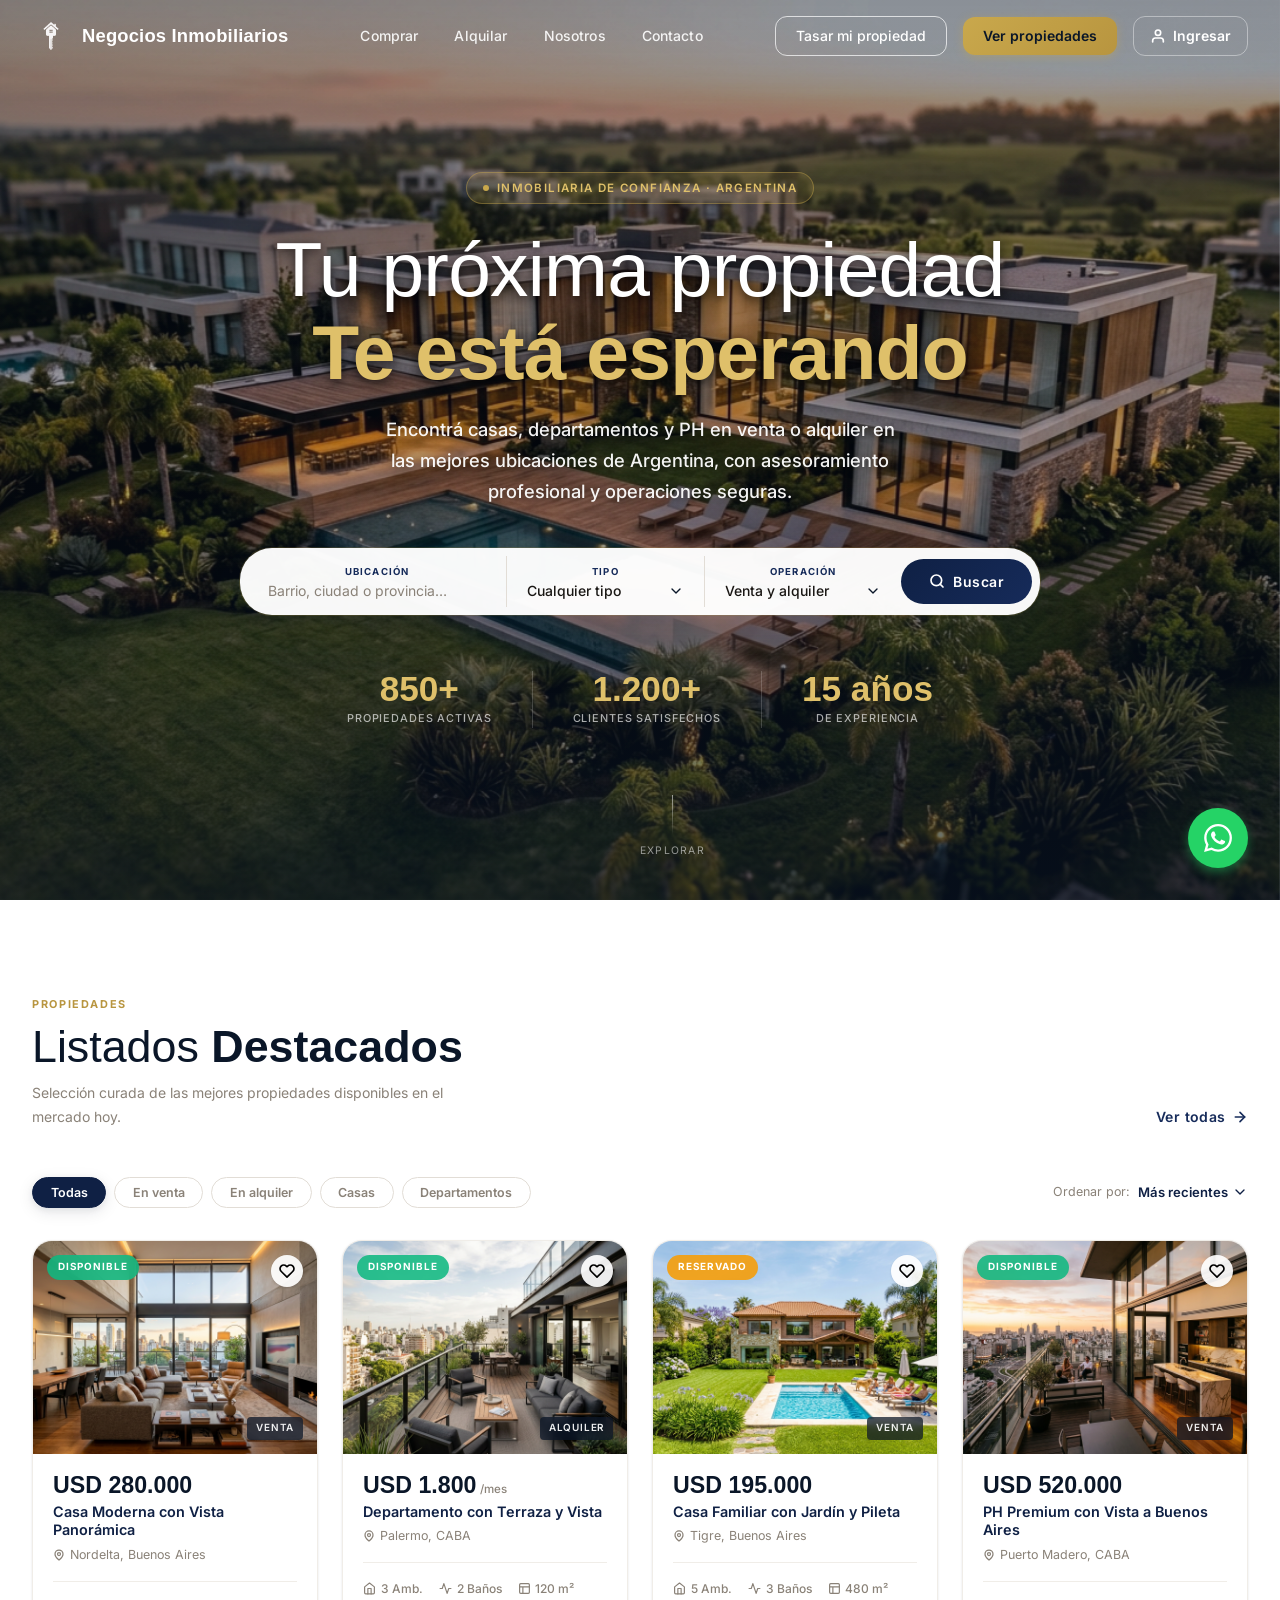
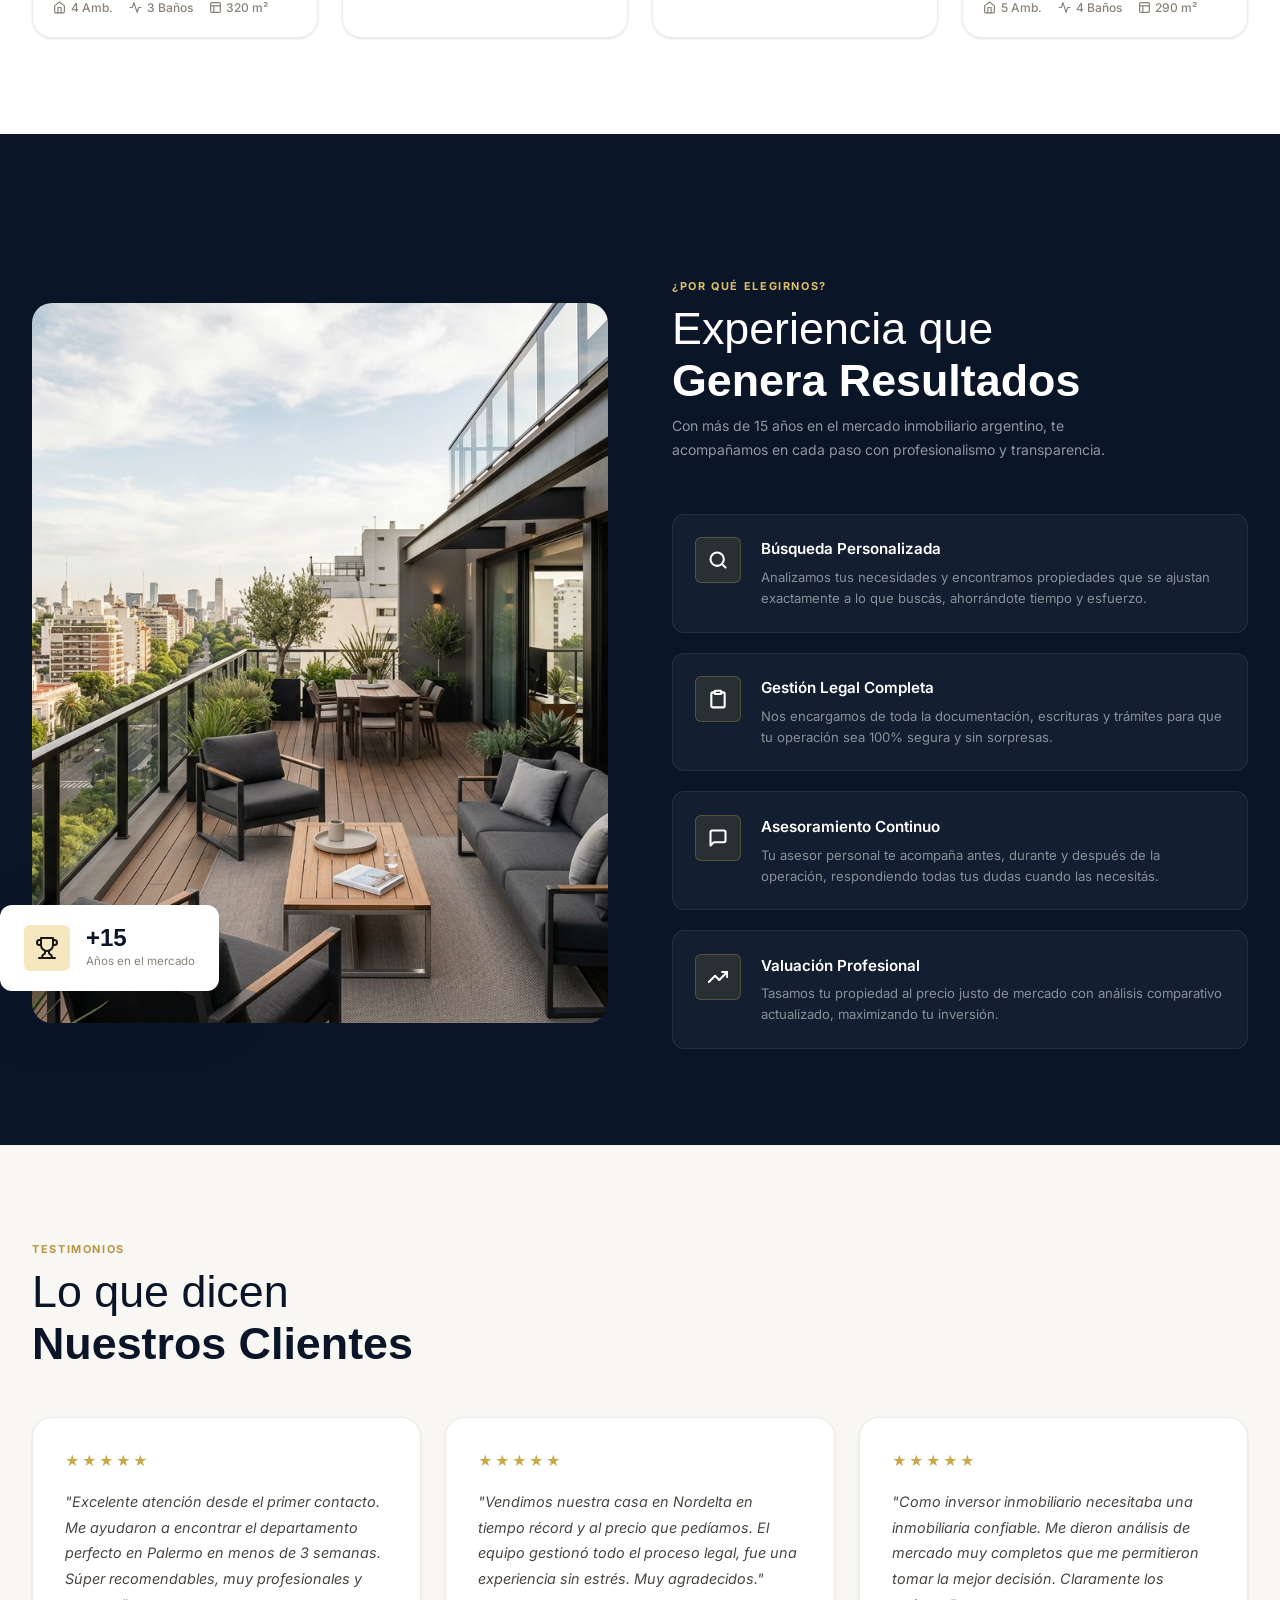
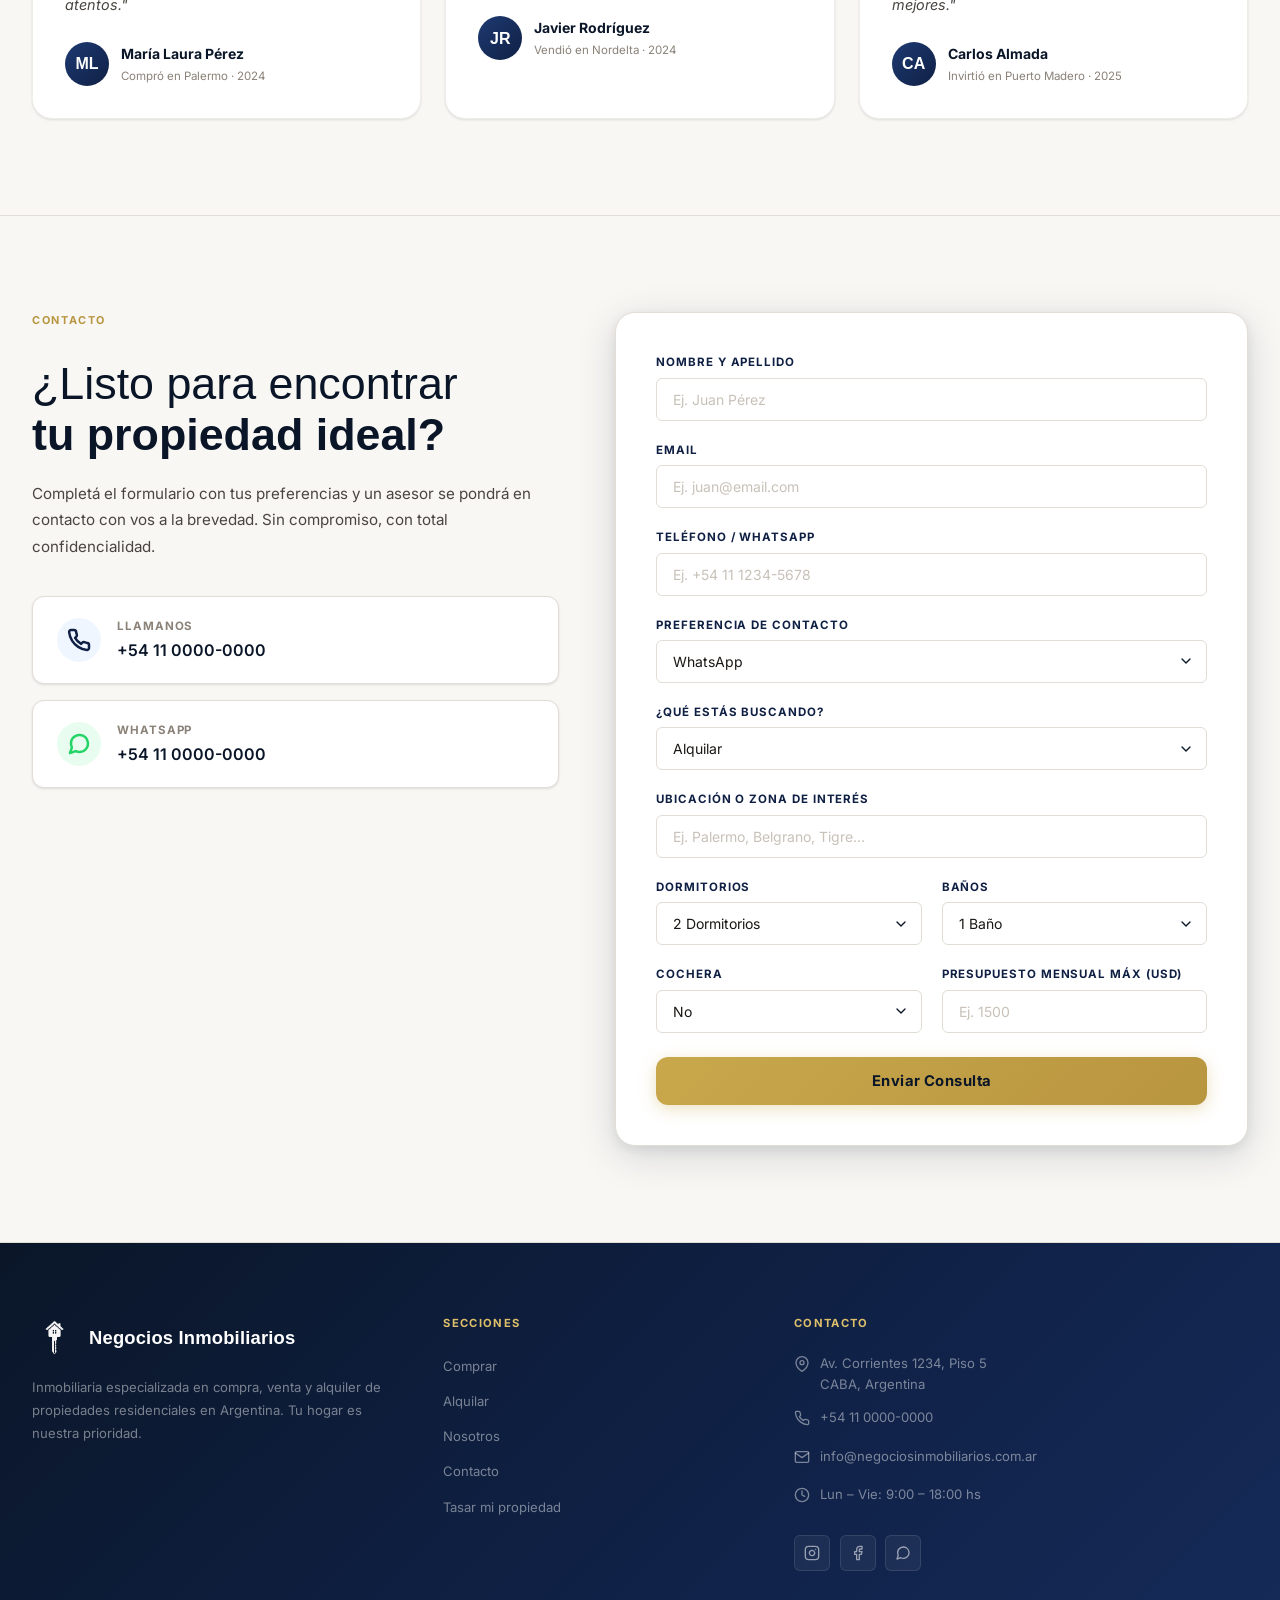
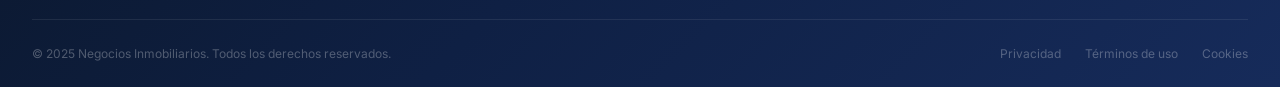
==== commit 0c7b9d10: "proceso de perfeccionamiento de views y creación de nosotros" ====
--- a/index.html
+++ b/index.html
@@ -1,5 +1,6 @@
 <!DOCTYPE html>
 <html lang="es-AR">
+
 <head>
   <!-- =============================================
        SEO & META ESSENTIALS
@@ -9,8 +10,10 @@
 
   <!-- Primary SEO -->
   <title>Negocios Inmobiliarios | Compra, Venta y Alquiler de Propiedades en Argentina</title>
-  <meta name="description" content="Encontrá tu propiedad ideal en Argentina. Casas, departamentos y PH en venta y alquiler. Asesoramiento profesional, operaciones seguras y las mejores ubicaciones del país." />
-  <meta name="keywords" content="inmobiliaria argentina, propiedades en venta, departamentos en alquiler, casas en venta, bienes raíces argentina, compra venta propiedades, alquiler departamentos Buenos Aires" />
+  <meta name="description"
+    content="Encontrá tu propiedad ideal en Argentina. Casas, departamentos y PH en venta y alquiler. Asesoramiento profesional, operaciones seguras y las mejores ubicaciones del país." />
+  <meta name="keywords"
+    content="inmobiliaria argentina, propiedades en venta, departamentos en alquiler, casas en venta, bienes raíces argentina, compra venta propiedades, alquiler departamentos Buenos Aires" />
   <meta name="author" content="Negocios Inmobiliarios" />
   <meta name="robots" content="index, follow" />
   <link rel="canonical" href="https://www.negociosinmobiliarios.com.ar/" />
@@ -19,7 +22,8 @@
   <meta property="og:type" content="website" />
   <meta property="og:url" content="https://www.negociosinmobiliarios.com.ar/" />
   <meta property="og:title" content="Negocios Inmobiliarios | Propiedades en Argentina" />
-  <meta property="og:description" content="Comprá, vendé o alquilá propiedades en Argentina con asesoramiento profesional. Encontrá la casa de tus sueños." />
+  <meta property="og:description"
+    content="Comprá, vendé o alquilá propiedades en Argentina con asesoramiento profesional. Encontrá la casa de tus sueños." />
   <meta property="og:image" content="assets/media/hero.jpg" />
   <meta property="og:locale" content="es_AR" />
   <meta property="og:site_name" content="Negocios Inmobiliarios" />
@@ -27,7 +31,8 @@
   <!-- Twitter Card -->
   <meta name="twitter:card" content="summary_large_image" />
   <meta name="twitter:title" content="Negocios Inmobiliarios | Propiedades en Argentina" />
-  <meta name="twitter:description" content="Comprá, vendé o alquilá propiedades en Argentina con asesoramiento profesional." />
+  <meta name="twitter:description"
+    content="Comprá, vendé o alquilá propiedades en Argentina con asesoramiento profesional." />
   <meta name="twitter:image" content="assets/media/hero.jpg" />
 
   <!-- Geo SEO -->
@@ -36,7 +41,7 @@
   <meta name="language" content="Spanish" />
 
   <!-- Favicon -->
-  <link rel="icon" type="image/svg+xml" href="data:image/svg+xml,<svg xmlns='http://www.w3.org/2000/svg' viewBox='0 0 32 32'><rect width='32' height='32' rx='6' fill='%23c9a84c'/><text y='24' x='5' font-size='22'>🏠</text></svg>" />
+  <link rel="icon" href="assets/media/logo.ico" />
 
   <!-- Google Fonts preconnect -->
   <link rel="preconnect" href="https://fonts.googleapis.com" />
@@ -76,7 +81,7 @@
        ============================================= -->
   <header>
     <nav id="navbar" class="navbar" role="navigation" aria-label="Navegación principal">
-      <a href="/" class="nav-logo" aria-label="Negocios Inmobiliarios - Inicio">
+      <a href="index.html" class="nav-logo" aria-label="Negocios Inmobiliarios - Inicio">
         <img src="assets/media/logoLight.png" alt="Negocios Inmobiliarios" class="logo-light" />
         <img src="assets/media/logoDark.png" alt="Negocios Inmobiliarios" class="logo-dark" />
         <span class="logo-text">Negocios Inmobiliarios</span>
@@ -85,15 +90,20 @@
       <ul class="nav-menu" role="list">
         <li><a href="#propiedades" class="nav-link active" id="nav-comprar">Comprar</a></li>
         <li><a href="#propiedades" class="nav-link" id="nav-alquilar">Alquilar</a></li>
-        <li><a href="#nosotros" class="nav-link" id="nav-nosotros">Nosotros</a></li>
+        <li><a href="pages/nosotros.html" class="nav-link" id="nav-nosotros">Nosotros</a></li>
         <li><a href="#contacto" class="nav-link" id="nav-contacto">Contacto</a></li>
       </ul>
 
       <div class="nav-actions">
         <a href="#contacto" class="nav-cta" id="nav-cta-tasar">Tasar mi propiedad</a>
         <a href="#propiedades" class="btn-nav-primary" id="nav-cta-ver">Ver propiedades</a>
-        <a href="pages/admin/paneladmin.html" class="nav-login-btn" aria-label="Iniciar Sesión" title="Panel de Administración">
-          <svg xmlns="http://www.w3.org/2000/svg" width="16" height="16" viewBox="0 0 24 24" fill="none" stroke="currentColor" stroke-width="2.5" stroke-linecap="round" stroke-linejoin="round" aria-hidden="true"><path d="M20 21v-2a4 4 0 0 0-4-4H8a4 4 0 0 0-4 4v2"/><circle cx="12" cy="7" r="4"/></svg>
+        <a href="pages/admin/panelAdmin.html" class="nav-login-btn" aria-label="Iniciar Sesión"
+          title="Panel de Administración">
+          <svg xmlns="http://www.w3.org/2000/svg" width="16" height="16" viewBox="0 0 24 24" fill="none"
+            stroke="currentColor" stroke-width="2.5" stroke-linecap="round" stroke-linejoin="round" aria-hidden="true">
+            <path d="M20 21v-2a4 4 0 0 0-4-4H8a4 4 0 0 0-4 4v2" />
+            <circle cx="12" cy="7" r="4" />
+          </svg>
           Ingresar
         </a>
       </div>
@@ -107,13 +117,19 @@
     <nav id="mobileNav" class="mobile-nav" aria-label="Menú móvil">
       <a href="#propiedades" class="nav-link">Comprar</a>
       <a href="#propiedades" class="nav-link">Alquilar</a>
-      <a href="#nosotros" class="nav-link">Nosotros</a>
+      <a href="pages/nosotros.html" class="nav-link">Nosotros</a>
       <a href="#contacto" class="nav-link">Contacto</a>
       <div class="mobile-nav-actions" style="flex-direction:column; gap:0.5rem;">
-        <a href="#contacto" class="nav-cta" style="border-color:var(--navy-800);color:var(--navy-800); text-align:center;">Tasar mi propiedad</a>
+        <a href="#contacto" class="nav-cta"
+          style="border-color:var(--navy-800);color:var(--navy-800); text-align:center;">Tasar mi propiedad</a>
         <a href="#propiedades" class="btn-nav-primary" style="text-align:center;">Ver propiedades</a>
-        <a href="pages/admin/paneladmin.html" class="btn-nav-primary" style="background:var(--navy-900); color:var(--white); text-align:center; display:flex; align-items:center; justify-content:center; gap:0.5rem;">
-          <svg xmlns="http://www.w3.org/2000/svg" width="16" height="16" viewBox="0 0 24 24" fill="none" stroke="currentColor" stroke-width="2.5" stroke-linecap="round" stroke-linejoin="round" aria-hidden="true"><path d="M20 21v-2a4 4 0 0 0-4-4H8a4 4 0 0 0-4 4v2"/><circle cx="12" cy="7" r="4"/></svg>
+        <a href="pages/admin/panelAdmin.html" class="btn-nav-primary"
+          style="background:var(--navy-900); color:var(--white); text-align:center; display:flex; align-items:center; justify-content:center; gap:0.5rem;">
+          <svg xmlns="http://www.w3.org/2000/svg" width="16" height="16" viewBox="0 0 24 24" fill="none"
+            stroke="currentColor" stroke-width="2.5" stroke-linecap="round" stroke-linejoin="round" aria-hidden="true">
+            <path d="M20 21v-2a4 4 0 0 0-4-4H8a4 4 0 0 0-4 4v2" />
+            <circle cx="12" cy="7" r="4" />
+          </svg>
           Ingresar
         </a>
       </div>
@@ -141,21 +157,16 @@
         </h1>
 
         <p class="hero-subtitle">
-          Encontrá casas, departamentos y PH en venta o alquiler en las mejores ubicaciones de Argentina, con asesoramiento profesional y operaciones seguras.
+          Encontrá casas, departamentos y PH en venta o alquiler en las mejores ubicaciones de Argentina, con
+          asesoramiento profesional y operaciones seguras.
         </p>
 
         <!-- Search -->
         <form class="hero-search" id="searchForm" role="search" aria-label="Buscar propiedades">
           <div class="search-group">
             <label for="searchLocation">Ubicación</label>
-            <input
-              type="text"
-              id="searchLocation"
-              name="location"
-              placeholder="Barrio, ciudad o provincia…"
-              autocomplete="off"
-              aria-label="Ingresar ubicación"
-            />
+            <input type="text" id="searchLocation" name="location" placeholder="Barrio, ciudad o provincia…"
+              autocomplete="off" aria-label="Ingresar ubicación" />
           </div>
           <div class="search-group">
             <label for="searchTipo">Tipo</label>
@@ -177,7 +188,12 @@
             </select>
           </div>
           <button type="submit" class="btn-search" id="btn-buscar" aria-label="Buscar propiedades">
-            <svg xmlns="http://www.w3.org/2000/svg" width="16" height="16" viewBox="0 0 24 24" fill="none" stroke="currentColor" stroke-width="2.5" stroke-linecap="round" stroke-linejoin="round" aria-hidden="true"><circle cx="11" cy="11" r="8"/><path d="m21 21-4.35-4.35"/></svg>
+            <svg xmlns="http://www.w3.org/2000/svg" width="16" height="16" viewBox="0 0 24 24" fill="none"
+              stroke="currentColor" stroke-width="2.5" stroke-linecap="round" stroke-linejoin="round"
+              aria-hidden="true">
+              <circle cx="11" cy="11" r="8" />
+              <path d="m21 21-4.35-4.35" />
+            </svg>
             Buscar
           </button>
         </form>
@@ -222,18 +238,27 @@
           </div>
           <a href="#propiedades" class="section-link" id="link-ver-todas">
             Ver todas
-            <svg xmlns="http://www.w3.org/2000/svg" width="16" height="16" viewBox="0 0 24 24" fill="none" stroke="currentColor" stroke-width="2.5" stroke-linecap="round" stroke-linejoin="round" aria-hidden="true"><path d="M5 12h14"/><path d="m12 5 7 7-7 7"/></svg>
+            <svg xmlns="http://www.w3.org/2000/svg" width="16" height="16" viewBox="0 0 24 24" fill="none"
+              stroke="currentColor" stroke-width="2.5" stroke-linecap="round" stroke-linejoin="round"
+              aria-hidden="true">
+              <path d="M5 12h14" />
+              <path d="m12 5 7 7-7 7" />
+            </svg>
           </a>
         </div>
 
         <!-- Filtros y orden -->
         <div class="listings-controls reveal">
           <div class="filter-tabs" role="tablist" aria-label="Filtrar propiedades">
-            <button class="filter-tab active" data-filter="all" role="tab" aria-selected="true" id="tab-all">Todas</button>
-            <button class="filter-tab" data-filter="venta" role="tab" aria-selected="false" id="tab-venta">En venta</button>
-            <button class="filter-tab" data-filter="alquiler" role="tab" aria-selected="false" id="tab-alquiler">En alquiler</button>
+            <button class="filter-tab active" data-filter="all" role="tab" aria-selected="true"
+              id="tab-all">Todas</button>
+            <button class="filter-tab" data-filter="venta" role="tab" aria-selected="false" id="tab-venta">En
+              venta</button>
+            <button class="filter-tab" data-filter="alquiler" role="tab" aria-selected="false" id="tab-alquiler">En
+              alquiler</button>
             <button class="filter-tab" data-filter="casa" role="tab" aria-selected="false" id="tab-casas">Casas</button>
-            <button class="filter-tab" data-filter="departamento" role="tab" aria-selected="false" id="tab-dptos">Departamentos</button>
+            <button class="filter-tab" data-filter="departamento" role="tab" aria-selected="false"
+              id="tab-dptos">Departamentos</button>
           </div>
           <div class="sort-control">
             <label for="sortSelect" style="white-space:nowrap;">Ordenar por:</label>
@@ -249,31 +274,60 @@
         <div class="properties-grid" id="propertiesGrid" role="list" aria-label="Lista de propiedades">
 
           <!-- Card 1 -->
-          <article class="property-card reveal reveal-delay-1" data-id="1" data-tipo="venta" data-price="280000" role="listitem" aria-label="Casa Moderna en Nordelta">
+          <article class="property-card reveal reveal-delay-1" data-id="1" data-tipo="venta" data-price="280000"
+            role="listitem" aria-label="Casa Moderna en Nordelta">
             <div class="card-image-wrap">
-              <img src="assets/media/prop1.jpg" alt="Casa moderna con vista panorámica en Nordelta, Buenos Aires" loading="lazy" width="400" height="300" />
+              <img src="assets/media/prop1.jpg" alt="Casa moderna con vista panorámica en Nordelta, Buenos Aires"
+                loading="lazy" width="400" height="300" />
               <span class="card-badge badge-disponible">Disponible</span>
-              <button class="card-favorite" aria-label="Guardar en favoritos" aria-pressed="false">🤍</button>
+              <button class="card-favorite" aria-label="Guardar en favoritos" aria-pressed="false">
+                <svg xmlns="http://www.w3.org/2000/svg" width="16" height="16" viewBox="0 0 24 24" fill="none"
+                  stroke="currentColor" stroke-width="2.5" stroke-linecap="round" stroke-linejoin="round"
+                  aria-hidden="true">
+                  <path
+                    d="M20.84 4.61a5.5 5.5 0 0 0-7.78 0L12 5.67l-1.06-1.06a5.5 5.5 0 0 0-7.78 7.78l1.06 1.06L12 21.23l7.78-7.78 1.06-1.06a5.5 5.5 0 0 0 0-7.78z">
+                  </path>
+                </svg>
+              </button>
               <span class="card-type">Venta</span>
             </div>
             <div class="card-body">
               <div class="card-price">USD 280.000<span class="card-price-unit"></span></div>
               <h3 class="card-title">Casa Moderna con Vista Panorámica</h3>
               <p class="card-location">
-                <svg xmlns="http://www.w3.org/2000/svg" width="12" height="12" viewBox="0 0 24 24" fill="none" stroke="currentColor" stroke-width="2.5" stroke-linecap="round" stroke-linejoin="round" aria-hidden="true"><path d="M20 10c0 6-8 12-8 12s-8-6-8-12a8 8 0 0 1 16 0Z"/><circle cx="12" cy="10" r="3"/></svg>
+                <svg xmlns="http://www.w3.org/2000/svg" width="12" height="12" viewBox="0 0 24 24" fill="none"
+                  stroke="currentColor" stroke-width="2.5" stroke-linecap="round" stroke-linejoin="round"
+                  aria-hidden="true">
+                  <path d="M20 10c0 6-8 12-8 12s-8-6-8-12a8 8 0 0 1 16 0Z" />
+                  <circle cx="12" cy="10" r="3" />
+                </svg>
                 Nordelta, Buenos Aires
               </p>
               <div class="card-features">
                 <div class="card-feature">
-                  <svg xmlns="http://www.w3.org/2000/svg" width="13" height="13" viewBox="0 0 24 24" fill="none" stroke="currentColor" stroke-width="2.2" stroke-linecap="round" stroke-linejoin="round" aria-hidden="true"><path d="M3 9l9-7 9 7v11a2 2 0 0 1-2 2H5a2 2 0 0 1-2-2z"/><polyline points="9 22 9 12 15 12 15 22"/></svg>
+                  <svg xmlns="http://www.w3.org/2000/svg" width="13" height="13" viewBox="0 0 24 24" fill="none"
+                    stroke="currentColor" stroke-width="2.2" stroke-linecap="round" stroke-linejoin="round"
+                    aria-hidden="true">
+                    <path d="M3 9l9-7 9 7v11a2 2 0 0 1-2 2H5a2 2 0 0 1-2-2z" />
+                    <polyline points="9 22 9 12 15 12 15 22" />
+                  </svg>
                   4 Amb.
                 </div>
                 <div class="card-feature">
-                  <svg xmlns="http://www.w3.org/2000/svg" width="13" height="13" viewBox="0 0 24 24" fill="none" stroke="currentColor" stroke-width="2.2" stroke-linecap="round" stroke-linejoin="round" aria-hidden="true"><path d="M22 12h-4l-3 9L9 3l-3 9H2"/></svg>
+                  <svg xmlns="http://www.w3.org/2000/svg" width="13" height="13" viewBox="0 0 24 24" fill="none"
+                    stroke="currentColor" stroke-width="2.2" stroke-linecap="round" stroke-linejoin="round"
+                    aria-hidden="true">
+                    <path d="M22 12h-4l-3 9L9 3l-3 9H2" />
+                  </svg>
                   3 Baños
                 </div>
                 <div class="card-feature">
-                  <svg xmlns="http://www.w3.org/2000/svg" width="13" height="13" viewBox="0 0 24 24" fill="none" stroke="currentColor" stroke-width="2.2" stroke-linecap="round" stroke-linejoin="round" aria-hidden="true"><rect width="18" height="18" x="3" y="3" rx="2"/><path d="M3 9h18M9 21V9"/></svg>
+                  <svg xmlns="http://www.w3.org/2000/svg" width="13" height="13" viewBox="0 0 24 24" fill="none"
+                    stroke="currentColor" stroke-width="2.2" stroke-linecap="round" stroke-linejoin="round"
+                    aria-hidden="true">
+                    <rect width="18" height="18" x="3" y="3" rx="2" />
+                    <path d="M3 9h18M9 21V9" />
+                  </svg>
                   320 m²
                 </div>
               </div>
@@ -281,31 +335,60 @@
           </article>
 
           <!-- Card 2 -->
-          <article class="property-card reveal reveal-delay-2" data-id="2" data-tipo="alquiler" data-price="1800" role="listitem" aria-label="Departamento en Palermo">
+          <article class="property-card reveal reveal-delay-2" data-id="2" data-tipo="alquiler" data-price="1800"
+            role="listitem" aria-label="Departamento en Palermo">
             <div class="card-image-wrap">
-              <img src="assets/media/prop2.jpg" alt="Departamento con terraza en Palermo, Buenos Aires" loading="lazy" width="400" height="300" />
+              <img src="assets/media/prop2.jpg" alt="Departamento con terraza en Palermo, Buenos Aires" loading="lazy"
+                width="400" height="300" />
               <span class="card-badge badge-disponible">Disponible</span>
-              <button class="card-favorite" aria-label="Guardar en favoritos" aria-pressed="false">🤍</button>
+              <button class="card-favorite" aria-label="Guardar en favoritos" aria-pressed="false">
+                <svg xmlns="http://www.w3.org/2000/svg" width="16" height="16" viewBox="0 0 24 24" fill="none"
+                  stroke="currentColor" stroke-width="2.5" stroke-linecap="round" stroke-linejoin="round"
+                  aria-hidden="true">
+                  <path
+                    d="M20.84 4.61a5.5 5.5 0 0 0-7.78 0L12 5.67l-1.06-1.06a5.5 5.5 0 0 0-7.78 7.78l1.06 1.06L12 21.23l7.78-7.78 1.06-1.06a5.5 5.5 0 0 0 0-7.78z">
+                  </path>
+                </svg>
+              </button>
               <span class="card-type">Alquiler</span>
             </div>
             <div class="card-body">
               <div class="card-price">USD 1.800<span class="card-price-unit">/mes</span></div>
               <h3 class="card-title">Departamento con Terraza y Vista</h3>
               <p class="card-location">
-                <svg xmlns="http://www.w3.org/2000/svg" width="12" height="12" viewBox="0 0 24 24" fill="none" stroke="currentColor" stroke-width="2.5" stroke-linecap="round" stroke-linejoin="round" aria-hidden="true"><path d="M20 10c0 6-8 12-8 12s-8-6-8-12a8 8 0 0 1 16 0Z"/><circle cx="12" cy="10" r="3"/></svg>
+                <svg xmlns="http://www.w3.org/2000/svg" width="12" height="12" viewBox="0 0 24 24" fill="none"
+                  stroke="currentColor" stroke-width="2.5" stroke-linecap="round" stroke-linejoin="round"
+                  aria-hidden="true">
+                  <path d="M20 10c0 6-8 12-8 12s-8-6-8-12a8 8 0 0 1 16 0Z" />
+                  <circle cx="12" cy="10" r="3" />
+                </svg>
                 Palermo, CABA
               </p>
               <div class="card-features">
                 <div class="card-feature">
-                  <svg xmlns="http://www.w3.org/2000/svg" width="13" height="13" viewBox="0 0 24 24" fill="none" stroke="currentColor" stroke-width="2.2" stroke-linecap="round" stroke-linejoin="round" aria-hidden="true"><path d="M3 9l9-7 9 7v11a2 2 0 0 1-2 2H5a2 2 0 0 1-2-2z"/><polyline points="9 22 9 12 15 12 15 22"/></svg>
+                  <svg xmlns="http://www.w3.org/2000/svg" width="13" height="13" viewBox="0 0 24 24" fill="none"
+                    stroke="currentColor" stroke-width="2.2" stroke-linecap="round" stroke-linejoin="round"
+                    aria-hidden="true">
+                    <path d="M3 9l9-7 9 7v11a2 2 0 0 1-2 2H5a2 2 0 0 1-2-2z" />
+                    <polyline points="9 22 9 12 15 12 15 22" />
+                  </svg>
                   3 Amb.
                 </div>
                 <div class="card-feature">
-                  <svg xmlns="http://www.w3.org/2000/svg" width="13" height="13" viewBox="0 0 24 24" fill="none" stroke="currentColor" stroke-width="2.2" stroke-linecap="round" stroke-linejoin="round" aria-hidden="true"><path d="M22 12h-4l-3 9L9 3l-3 9H2"/></svg>
+                  <svg xmlns="http://www.w3.org/2000/svg" width="13" height="13" viewBox="0 0 24 24" fill="none"
+                    stroke="currentColor" stroke-width="2.2" stroke-linecap="round" stroke-linejoin="round"
+                    aria-hidden="true">
+                    <path d="M22 12h-4l-3 9L9 3l-3 9H2" />
+                  </svg>
                   2 Baños
                 </div>
                 <div class="card-feature">
-                  <svg xmlns="http://www.w3.org/2000/svg" width="13" height="13" viewBox="0 0 24 24" fill="none" stroke="currentColor" stroke-width="2.2" stroke-linecap="round" stroke-linejoin="round" aria-hidden="true"><rect width="18" height="18" x="3" y="3" rx="2"/><path d="M3 9h18M9 21V9"/></svg>
+                  <svg xmlns="http://www.w3.org/2000/svg" width="13" height="13" viewBox="0 0 24 24" fill="none"
+                    stroke="currentColor" stroke-width="2.2" stroke-linecap="round" stroke-linejoin="round"
+                    aria-hidden="true">
+                    <rect width="18" height="18" x="3" y="3" rx="2" />
+                    <path d="M3 9h18M9 21V9" />
+                  </svg>
                   120 m²
                 </div>
               </div>
@@ -313,31 +396,60 @@
           </article>
 
           <!-- Card 3 -->
-          <article class="property-card reveal reveal-delay-3" data-id="3" data-tipo="venta" data-price="195000" role="listitem" aria-label="Casa familiar en Tigre">
+          <article class="property-card reveal reveal-delay-3" data-id="3" data-tipo="venta" data-price="195000"
+            role="listitem" aria-label="Casa familiar en Tigre">
             <div class="card-image-wrap">
-              <img src="assets/media/prop3.jpg" alt="Casa familiar con jardín y pileta en Tigre, Buenos Aires" loading="lazy" width="400" height="300" />
+              <img src="assets/media/prop3.jpg" alt="Casa familiar con jardín y pileta en Tigre, Buenos Aires"
+                loading="lazy" width="400" height="300" />
               <span class="card-badge badge-reservado">Reservado</span>
-              <button class="card-favorite" aria-label="Guardar en favoritos" aria-pressed="false">🤍</button>
+              <button class="card-favorite" aria-label="Guardar en favoritos" aria-pressed="false">
+                <svg xmlns="http://www.w3.org/2000/svg" width="16" height="16" viewBox="0 0 24 24" fill="none"
+                  stroke="currentColor" stroke-width="2.5" stroke-linecap="round" stroke-linejoin="round"
+                  aria-hidden="true">
+                  <path
+                    d="M20.84 4.61a5.5 5.5 0 0 0-7.78 0L12 5.67l-1.06-1.06a5.5 5.5 0 0 0-7.78 7.78l1.06 1.06L12 21.23l7.78-7.78 1.06-1.06a5.5 5.5 0 0 0 0-7.78z">
+                  </path>
+                </svg>
+              </button>
               <span class="card-type">Venta</span>
             </div>
             <div class="card-body">
               <div class="card-price">USD 195.000<span class="card-price-unit"></span></div>
               <h3 class="card-title">Casa Familiar con Jardín y Pileta</h3>
               <p class="card-location">
-                <svg xmlns="http://www.w3.org/2000/svg" width="12" height="12" viewBox="0 0 24 24" fill="none" stroke="currentColor" stroke-width="2.5" stroke-linecap="round" stroke-linejoin="round" aria-hidden="true"><path d="M20 10c0 6-8 12-8 12s-8-6-8-12a8 8 0 0 1 16 0Z"/><circle cx="12" cy="10" r="3"/></svg>
+                <svg xmlns="http://www.w3.org/2000/svg" width="12" height="12" viewBox="0 0 24 24" fill="none"
+                  stroke="currentColor" stroke-width="2.5" stroke-linecap="round" stroke-linejoin="round"
+                  aria-hidden="true">
+                  <path d="M20 10c0 6-8 12-8 12s-8-6-8-12a8 8 0 0 1 16 0Z" />
+                  <circle cx="12" cy="10" r="3" />
+                </svg>
                 Tigre, Buenos Aires
               </p>
               <div class="card-features">
                 <div class="card-feature">
-                  <svg xmlns="http://www.w3.org/2000/svg" width="13" height="13" viewBox="0 0 24 24" fill="none" stroke="currentColor" stroke-width="2.2" stroke-linecap="round" stroke-linejoin="round" aria-hidden="true"><path d="M3 9l9-7 9 7v11a2 2 0 0 1-2 2H5a2 2 0 0 1-2-2z"/><polyline points="9 22 9 12 15 12 15 22"/></svg>
+                  <svg xmlns="http://www.w3.org/2000/svg" width="13" height="13" viewBox="0 0 24 24" fill="none"
+                    stroke="currentColor" stroke-width="2.2" stroke-linecap="round" stroke-linejoin="round"
+                    aria-hidden="true">
+                    <path d="M3 9l9-7 9 7v11a2 2 0 0 1-2 2H5a2 2 0 0 1-2-2z" />
+                    <polyline points="9 22 9 12 15 12 15 22" />
+                  </svg>
                   5 Amb.
                 </div>
                 <div class="card-feature">
-                  <svg xmlns="http://www.w3.org/2000/svg" width="13" height="13" viewBox="0 0 24 24" fill="none" stroke="currentColor" stroke-width="2.2" stroke-linecap="round" stroke-linejoin="round" aria-hidden="true"><path d="M22 12h-4l-3 9L9 3l-3 9H2"/></svg>
+                  <svg xmlns="http://www.w3.org/2000/svg" width="13" height="13" viewBox="0 0 24 24" fill="none"
+                    stroke="currentColor" stroke-width="2.2" stroke-linecap="round" stroke-linejoin="round"
+                    aria-hidden="true">
+                    <path d="M22 12h-4l-3 9L9 3l-3 9H2" />
+                  </svg>
                   3 Baños
                 </div>
                 <div class="card-feature">
-                  <svg xmlns="http://www.w3.org/2000/svg" width="13" height="13" viewBox="0 0 24 24" fill="none" stroke="currentColor" stroke-width="2.2" stroke-linecap="round" stroke-linejoin="round" aria-hidden="true"><rect width="18" height="18" x="3" y="3" rx="2"/><path d="M3 9h18M9 21V9"/></svg>
+                  <svg xmlns="http://www.w3.org/2000/svg" width="13" height="13" viewBox="0 0 24 24" fill="none"
+                    stroke="currentColor" stroke-width="2.2" stroke-linecap="round" stroke-linejoin="round"
+                    aria-hidden="true">
+                    <rect width="18" height="18" x="3" y="3" rx="2" />
+                    <path d="M3 9h18M9 21V9" />
+                  </svg>
                   480 m²
                 </div>
               </div>
@@ -345,31 +457,60 @@
           </article>
 
           <!-- Card 4 -->
-          <article class="property-card reveal reveal-delay-1" data-id="4" data-tipo="venta" data-price="520000" role="listitem" aria-label="PH con terraza en Puerto Madero">
+          <article class="property-card reveal reveal-delay-1" data-id="4" data-tipo="venta" data-price="520000"
+            role="listitem" aria-label="PH con terraza en Puerto Madero">
             <div class="card-image-wrap">
-              <img src="assets/media/prop4.jpg" alt="Penthouse con vista al Obelisco en Puerto Madero, Buenos Aires" loading="lazy" width="400" height="300" />
+              <img src="assets/media/prop4.jpg" alt="Penthouse con vista al Obelisco en Puerto Madero, Buenos Aires"
+                loading="lazy" width="400" height="300" />
               <span class="card-badge badge-disponible">Disponible</span>
-              <button class="card-favorite" aria-label="Guardar en favoritos" aria-pressed="false">🤍</button>
+              <button class="card-favorite" aria-label="Guardar en favoritos" aria-pressed="false">
+                <svg xmlns="http://www.w3.org/2000/svg" width="16" height="16" viewBox="0 0 24 24" fill="none"
+                  stroke="currentColor" stroke-width="2.5" stroke-linecap="round" stroke-linejoin="round"
+                  aria-hidden="true">
+                  <path
+                    d="M20.84 4.61a5.5 5.5 0 0 0-7.78 0L12 5.67l-1.06-1.06a5.5 5.5 0 0 0-7.78 7.78l1.06 1.06L12 21.23l7.78-7.78 1.06-1.06a5.5 5.5 0 0 0 0-7.78z">
+                  </path>
+                </svg>
+              </button>
               <span class="card-type">Venta</span>
             </div>
             <div class="card-body">
               <div class="card-price">USD 520.000<span class="card-price-unit"></span></div>
               <h3 class="card-title">PH Premium con Vista a Buenos Aires</h3>
               <p class="card-location">
-                <svg xmlns="http://www.w3.org/2000/svg" width="12" height="12" viewBox="0 0 24 24" fill="none" stroke="currentColor" stroke-width="2.5" stroke-linecap="round" stroke-linejoin="round" aria-hidden="true"><path d="M20 10c0 6-8 12-8 12s-8-6-8-12a8 8 0 0 1 16 0Z"/><circle cx="12" cy="10" r="3"/></svg>
+                <svg xmlns="http://www.w3.org/2000/svg" width="12" height="12" viewBox="0 0 24 24" fill="none"
+                  stroke="currentColor" stroke-width="2.5" stroke-linecap="round" stroke-linejoin="round"
+                  aria-hidden="true">
+                  <path d="M20 10c0 6-8 12-8 12s-8-6-8-12a8 8 0 0 1 16 0Z" />
+                  <circle cx="12" cy="10" r="3" />
+                </svg>
                 Puerto Madero, CABA
               </p>
               <div class="card-features">
                 <div class="card-feature">
-                  <svg xmlns="http://www.w3.org/2000/svg" width="13" height="13" viewBox="0 0 24 24" fill="none" stroke="currentColor" stroke-width="2.2" stroke-linecap="round" stroke-linejoin="round" aria-hidden="true"><path d="M3 9l9-7 9 7v11a2 2 0 0 1-2 2H5a2 2 0 0 1-2-2z"/><polyline points="9 22 9 12 15 12 15 22"/></svg>
+                  <svg xmlns="http://www.w3.org/2000/svg" width="13" height="13" viewBox="0 0 24 24" fill="none"
+                    stroke="currentColor" stroke-width="2.2" stroke-linecap="round" stroke-linejoin="round"
+                    aria-hidden="true">
+                    <path d="M3 9l9-7 9 7v11a2 2 0 0 1-2 2H5a2 2 0 0 1-2-2z" />
+                    <polyline points="9 22 9 12 15 12 15 22" />
+                  </svg>
                   5 Amb.
                 </div>
                 <div class="card-feature">
-                  <svg xmlns="http://www.w3.org/2000/svg" width="13" height="13" viewBox="0 0 24 24" fill="none" stroke="currentColor" stroke-width="2.2" stroke-linecap="round" stroke-linejoin="round" aria-hidden="true"><path d="M22 12h-4l-3 9L9 3l-3 9H2"/></svg>
+                  <svg xmlns="http://www.w3.org/2000/svg" width="13" height="13" viewBox="0 0 24 24" fill="none"
+                    stroke="currentColor" stroke-width="2.2" stroke-linecap="round" stroke-linejoin="round"
+                    aria-hidden="true">
+                    <path d="M22 12h-4l-3 9L9 3l-3 9H2" />
+                  </svg>
                   4 Baños
                 </div>
                 <div class="card-feature">
-                  <svg xmlns="http://www.w3.org/2000/svg" width="13" height="13" viewBox="0 0 24 24" fill="none" stroke="currentColor" stroke-width="2.2" stroke-linecap="round" stroke-linejoin="round" aria-hidden="true"><rect width="18" height="18" x="3" y="3" rx="2"/><path d="M3 9h18M9 21V9"/></svg>
+                  <svg xmlns="http://www.w3.org/2000/svg" width="13" height="13" viewBox="0 0 24 24" fill="none"
+                    stroke="currentColor" stroke-width="2.2" stroke-linecap="round" stroke-linejoin="round"
+                    aria-hidden="true">
+                    <rect width="18" height="18" x="3" y="3" rx="2" />
+                    <path d="M3 9h18M9 21V9" />
+                  </svg>
                   290 m²
                 </div>
               </div>
@@ -381,7 +522,12 @@
         <div class="load-more-wrap reveal">
           <button class="btn-load-more" id="loadMoreBtn" aria-label="Cargar más propiedades">
             Cargar más propiedades
-            <svg xmlns="http://www.w3.org/2000/svg" width="16" height="16" viewBox="0 0 24 24" fill="none" stroke="currentColor" stroke-width="2.5" stroke-linecap="round" stroke-linejoin="round" aria-hidden="true"><path d="M12 5v14"/><path d="m19 12-7 7-7-7"/></svg>
+            <svg xmlns="http://www.w3.org/2000/svg" width="16" height="16" viewBox="0 0 24 24" fill="none"
+              stroke="currentColor" stroke-width="2.5" stroke-linecap="round" stroke-linejoin="round"
+              aria-hidden="true">
+              <path d="M12 5v14" />
+              <path d="m19 12-7 7-7-7" />
+            </svg>
           </button>
         </div>
       </div>
@@ -394,9 +540,21 @@
       <div class="container">
         <div class="why-grid">
           <div class="why-image-wrap reveal">
-            <img src="assets/media/prop2.jpg" alt="Asesor inmobiliario profesional mostrando una propiedad" loading="lazy" width="600" height="750" />
+            <img src="assets/media/prop2.jpg" alt="Asesor inmobiliario profesional mostrando una propiedad"
+              loading="lazy" width="600" height="750" />
             <div class="why-card-float" aria-label="Estadística destacada">
-              <div class="why-float-icon" aria-hidden="true">🏆</div>
+              <div class="why-float-icon" aria-hidden="true">
+                <svg xmlns="http://www.w3.org/2000/svg" width="24" height="24" viewBox="0 0 24 24" fill="none"
+                  stroke="currentColor" stroke-width="2" stroke-linecap="round" stroke-linejoin="round"
+                  aria-hidden="true">
+                  <path d="M6 9H4.5a2.5 2.5 0 0 1 0-5H6"></path>
+                  <path d="M18 9h1.5a2.5 2.5 0 0 0 0-5H18"></path>
+                  <path d="M4 22h16"></path>
+                  <path d="M10 14.66V17c0 .55-.47.98-.97 1.21C7.85 18.75 7 20.24 7 22"></path>
+                  <path d="M14 14.66V17c0 .55.47.98.97 1.21C16.15 18.75 17 20.24 17 22"></path>
+                  <path d="M18 2H6v7a6 6 0 0 0 12 0V2Z"></path>
+                </svg>
+              </div>
               <div>
                 <div class="why-float-value">+15</div>
                 <div class="why-float-label">Años en el mercado</div>
@@ -411,37 +569,69 @@
                 Experiencia que<br><strong>Genera Resultados</strong>
               </h2>
               <p class="section-subtitle" style="color:rgba(255,255,255,0.55);">
-                Con más de 15 años en el mercado inmobiliario argentino, te acompañamos en cada paso con profesionalismo y transparencia.
+                Con más de 15 años en el mercado inmobiliario argentino, te acompañamos en cada paso con profesionalismo
+                y transparencia.
               </p>
             </div>
 
             <div style="display:flex;flex-direction:column;gap:1.25rem;margin-top:2rem;">
               <div class="why-feature">
-                <div class="why-feature-icon" aria-hidden="true">🔍</div>
+                <div class="why-feature-icon" aria-hidden="true">
+                  <svg xmlns="http://www.w3.org/2000/svg" width="20" height="20" viewBox="0 0 24 24" fill="none"
+                    stroke="currentColor" stroke-width="2.5" stroke-linecap="round" stroke-linejoin="round"
+                    aria-hidden="true">
+                    <circle cx="11" cy="11" r="8"></circle>
+                    <line x1="21" y1="21" x2="16.65" y2="16.65"></line>
+                  </svg>
+                </div>
                 <div>
                   <div class="why-feature-title">Búsqueda Personalizada</div>
-                  <div class="why-feature-desc">Analizamos tus necesidades y encontramos propiedades que se ajustan exactamente a lo que buscás, ahorrándote tiempo y esfuerzo.</div>
+                  <div class="why-feature-desc">Analizamos tus necesidades y encontramos propiedades que se ajustan
+                    exactamente a lo que buscás, ahorrándote tiempo y esfuerzo.</div>
                 </div>
               </div>
               <div class="why-feature">
-                <div class="why-feature-icon" aria-hidden="true">📋</div>
+                <div class="why-feature-icon" aria-hidden="true">
+                  <svg xmlns="http://www.w3.org/2000/svg" width="20" height="20" viewBox="0 0 24 24" fill="none"
+                    stroke="currentColor" stroke-width="2.5" stroke-linecap="round" stroke-linejoin="round"
+                    aria-hidden="true">
+                    <path d="M16 4h2a2 2 0 0 1 2 2v14a2 2 0 0 1-2 2H6a2 2 0 0 1-2-2V6a2 2 0 0 1 2-2h2"></path>
+                    <rect x="8" y="2" width="8" height="4" rx="1" ry="1"></rect>
+                  </svg>
+                </div>
                 <div>
                   <div class="why-feature-title">Gestión Legal Completa</div>
-                  <div class="why-feature-desc">Nos encargamos de toda la documentación, escrituras y trámites para que tu operación sea 100% segura y sin sorpresas.</div>
+                  <div class="why-feature-desc">Nos encargamos de toda la documentación, escrituras y trámites para que
+                    tu operación sea 100% segura y sin sorpresas.</div>
                 </div>
               </div>
               <div class="why-feature">
-                <div class="why-feature-icon" aria-hidden="true">💬</div>
+                <div class="why-feature-icon" aria-hidden="true">
+                  <svg xmlns="http://www.w3.org/2000/svg" width="20" height="20" viewBox="0 0 24 24" fill="none"
+                    stroke="currentColor" stroke-width="2.5" stroke-linecap="round" stroke-linejoin="round"
+                    aria-hidden="true">
+                    <path d="M21 15a2 2 0 0 1-2 2H7l-4 4V5a2 2 0 0 1 2-2h14a2 2 0 0 1 2 2z"></path>
+                  </svg>
+                </div>
                 <div>
                   <div class="why-feature-title">Asesoramiento Continuo</div>
-                  <div class="why-feature-desc">Tu asesor personal te acompaña antes, durante y después de la operación, respondiendo todas tus dudas cuando las necesitás.</div>
+                  <div class="why-feature-desc">Tu asesor personal te acompaña antes, durante y después de la operación,
+                    respondiendo todas tus dudas cuando las necesitás.</div>
                 </div>
               </div>
               <div class="why-feature">
-                <div class="why-feature-icon" aria-hidden="true">📈</div>
+                <div class="why-feature-icon" aria-hidden="true">
+                  <svg xmlns="http://www.w3.org/2000/svg" width="20" height="20" viewBox="0 0 24 24" fill="none"
+                    stroke="currentColor" stroke-width="2.5" stroke-linecap="round" stroke-linejoin="round"
+                    aria-hidden="true">
+                    <polyline points="23 6 13.5 15.5 8.5 10.5 1 18"></polyline>
+                    <polyline points="17 6 23 6 23 12"></polyline>
+                  </svg>
+                </div>
                 <div>
                   <div class="why-feature-title">Valuación Profesional</div>
-                  <div class="why-feature-desc">Tasamos tu propiedad al precio justo de mercado con análisis comparativo actualizado, maximizando tu inversión.</div>
+                  <div class="why-feature-desc">Tasamos tu propiedad al precio justo de mercado con análisis comparativo
+                    actualizado, maximizando tu inversión.</div>
                 </div>
               </div>
             </div>
@@ -467,7 +657,9 @@
         <div class="testimonials-grid">
           <div class="testimonial-card reveal reveal-delay-1">
             <div class="testimonial-stars" aria-label="5 de 5 estrellas">★★★★★</div>
-            <p class="testimonial-text">"Excelente atención desde el primer contacto. Me ayudaron a encontrar el departamento perfecto en Palermo en menos de 3 semanas. Súper recomendables, muy profesionales y atentos."</p>
+            <p class="testimonial-text">"Excelente atención desde el primer contacto. Me ayudaron a encontrar el
+              departamento perfecto en Palermo en menos de 3 semanas. Súper recomendables, muy profesionales y atentos."
+            </p>
             <div class="testimonial-author">
               <div class="author-avatar" aria-hidden="true">ML</div>
               <div>
@@ -479,7 +671,8 @@
 
           <div class="testimonial-card reveal reveal-delay-2">
             <div class="testimonial-stars" aria-label="5 de 5 estrellas">★★★★★</div>
-            <p class="testimonial-text">"Vendimos nuestra casa en Nordelta en tiempo récord y al precio que pedíamos. El equipo gestionó todo el proceso legal, fue una experiencia sin estrés. Muy agradecidos."</p>
+            <p class="testimonial-text">"Vendimos nuestra casa en Nordelta en tiempo récord y al precio que pedíamos. El
+              equipo gestionó todo el proceso legal, fue una experiencia sin estrés. Muy agradecidos."</p>
             <div class="testimonial-author">
               <div class="author-avatar" aria-hidden="true">JR</div>
               <div>
@@ -491,7 +684,8 @@
 
           <div class="testimonial-card reveal reveal-delay-3">
             <div class="testimonial-stars" aria-label="5 de 5 estrellas">★★★★★</div>
-            <p class="testimonial-text">"Como inversor inmobiliario necesitaba una inmobiliaria confiable. Me dieron análisis de mercado muy completos que me permitieron tomar la mejor decisión. Claramente los mejores."</p>
+            <p class="testimonial-text">"Como inversor inmobiliario necesitaba una inmobiliaria confiable. Me dieron
+              análisis de mercado muy completos que me permitieron tomar la mejor decisión. Claramente los mejores."</p>
             <div class="testimonial-author">
               <div class="author-avatar" aria-hidden="true">CA</div>
               <div>
@@ -519,18 +713,36 @@
               ¿Listo para encontrar<br><strong>tu propiedad ideal?</strong>
             </h2>
             <p class="contact-desc">
-              Completá el formulario con tus preferencias y un asesor se pondrá en contacto con vos a la brevedad. Sin compromiso, con total confidencialidad.
+              Completá el formulario con tus preferencias y un asesor se pondrá en contacto con vos a la brevedad. Sin
+              compromiso, con total confidencialidad.
             </p>
             <div class="contact-cards">
               <a href="tel:+541100000000" class="contact-card">
-                <span class="contact-card-icon">📞</span>
+                <span class="contact-card-icon">
+                  <svg xmlns="http://www.w3.org/2000/svg" width="24" height="24" viewBox="0 0 24 24" fill="none"
+                    stroke="currentColor" stroke-width="2.5" stroke-linecap="round" stroke-linejoin="round"
+                    aria-hidden="true">
+                    <path
+                      d="M22 16.92v3a2 2 0 0 1-2.18 2 19.79 19.79 0 0 1-8.63-3.07 19.5 19.5 0 0 1-6-6 19.79 19.79 0 0 1-3.07-8.67A2 2 0 0 1 4.11 2h3a2 2 0 0 1 2 1.72 12.84 12.84 0 0 0 .7 2.81 2 2 0 0 1-.45 2.11L8.09 9.91a16 16 0 0 0 6 6l1.27-1.27a2 2 0 0 1 2.11-.45 12.84 12.84 0 0 0 2.81.7A2 2 0 0 1 22 16.92z">
+                    </path>
+                  </svg>
+                </span>
                 <div>
                   <div class="contact-card-label">Llamanos</div>
                   <div class="contact-card-value">+54 11 0000-0000</div>
                 </div>
               </a>
-              <a href="https://wa.me/541100000000?text=Hola,%20me%20interesa%20consultar%20sobre%20una%20propiedad." class="contact-card" target="_blank" rel="noopener noreferrer">
-                <span class="contact-card-icon" style="background:#e8fdf0;color:#25D366;">💬</span>
+              <a href="https://wa.me/541100000000?text=Hola,%20me%20interesa%20consultar%20sobre%20una%20propiedad."
+                class="contact-card" target="_blank" rel="noopener noreferrer">
+                <span class="contact-card-icon" style="background:#e8fdf0;color:#25D366;">
+                  <svg xmlns="http://www.w3.org/2000/svg" width="24" height="24" viewBox="0 0 24 24" fill="none"
+                    stroke="currentColor" stroke-width="2.5" stroke-linecap="round" stroke-linejoin="round"
+                    aria-hidden="true">
+                    <path
+                      d="M21 11.5a8.38 8.38 0 0 1-.9 3.8 8.5 8.5 0 0 1-7.6 4.7 8.38 8.38 0 0 1-3.8-.9L3 21l1.9-5.7a8.38 8.38 0 0 1-.9-3.8 8.5 8.5 0 0 1 4.7-7.6 8.38 8.38 0 0 1 3.8-.9h.5a8.48 8.48 0 0 1 8 8v.5z">
+                    </path>
+                  </svg>
+                </span>
                 <div>
                   <div class="contact-card-label">WhatsApp</div>
                   <div class="contact-card-value">+54 11 0000-0000</div>
@@ -581,7 +793,8 @@
                 <!-- Ubicación -->
                 <div class="form-group">
                   <label for="cUbicacion">Ubicación o zona de interés</label>
-                  <input type="text" id="cUbicacion" name="ubicacion" placeholder="Ej. Palermo, Belgrano, Tigre…" required />
+                  <input type="text" id="cUbicacion" name="ubicacion" placeholder="Ej. Palermo, Belgrano, Tigre…"
+                    required />
                 </div>
                 <!-- Dormitorios -->
                 <div class="form-group half">
@@ -638,76 +851,96 @@
 
         <!-- Brand -->
         <div class="footer-brand">
-          <a href="/" class="nav-logo" aria-label="Negocios Inmobiliarios">
+          <a href="index.html" class="nav-logo" aria-label="Negocios Inmobiliarios">
             <img src="assets/media/logoLight.png" alt="Negocios Inmobiliarios" style="height: 45px; width: auto;" />
             <span class="logo-text">Negocios Inmobiliarios</span>
           </a>
           <p class="footer-desc">
-            Inmobiliaria especializada en compra, venta y alquiler de propiedades residenciales en Argentina. Tu hogar es nuestra prioridad.
+            Inmobiliaria especializada en compra, venta y alquiler de propiedades residenciales en Argentina. Tu hogar
+            es nuestra prioridad.
           </p>
-          <div class="footer-socials" aria-label="Redes sociales">
-            <a href="#" class="social-btn" aria-label="Instagram" title="Instagram">
-              <svg xmlns="http://www.w3.org/2000/svg" width="16" height="16" viewBox="0 0 24 24" fill="none" stroke="currentColor" stroke-width="2" stroke-linecap="round" stroke-linejoin="round"><rect width="20" height="20" x="2" y="2" rx="5" ry="5"/><path d="M16 11.37A4 4 0 1 1 12.63 8 4 4 0 0 1 16 11.37z"/><line x1="17.5" x2="17.51" y1="6.5" y2="6.5"/></svg>
-            </a>
-            <a href="#" class="social-btn" aria-label="Facebook" title="Facebook">
-              <svg xmlns="http://www.w3.org/2000/svg" width="16" height="16" viewBox="0 0 24 24" fill="none" stroke="currentColor" stroke-width="2" stroke-linecap="round" stroke-linejoin="round"><path d="M18 2h-3a5 5 0 0 0-5 5v3H7v4h3v8h4v-8h3l1-4h-4V7a1 1 0 0 1 1-1h3z"/></svg>
-            </a>
-            <a href="#" class="social-btn" aria-label="LinkedIn" title="LinkedIn">
-              <svg xmlns="http://www.w3.org/2000/svg" width="16" height="16" viewBox="0 0 24 24" fill="none" stroke="currentColor" stroke-width="2" stroke-linecap="round" stroke-linejoin="round"><path d="M16 8a6 6 0 0 1 6 6v7h-4v-7a2 2 0 0 0-2-2 2 2 0 0 0-2 2v7h-4v-7a6 6 0 0 1 6-6z"/><rect width="4" height="12" x="2" y="9"/><circle cx="4" cy="4" r="2"/></svg>
-            </a>
-            <a href="https://wa.me/541100000000" class="social-btn" aria-label="WhatsApp" title="WhatsApp" target="_blank" rel="noopener noreferrer">
-              <svg xmlns="http://www.w3.org/2000/svg" width="16" height="16" viewBox="0 0 24 24" fill="none" stroke="currentColor" stroke-width="2" stroke-linecap="round" stroke-linejoin="round"><path d="M21 11.5a8.38 8.38 0 0 1-.9 3.8 8.5 8.5 0 0 1-7.6 4.7 8.38 8.38 0 0 1-3.8-.9L3 21l1.9-5.7a8.38 8.38 0 0 1-.9-3.8 8.5 8.5 0 0 1 4.7-7.6 8.38 8.38 0 0 1 3.8-.9h.5a8.48 8.48 0 0 1 8 8v.5z"/></svg>
-            </a>
-          </div>
-        </div>
-
-        <!-- Propiedades -->
-        <nav aria-labelledby="footer-prop-title">
-          <div class="footer-col-title" id="footer-prop-title">Propiedades</div>
+        </div>
+
+        <nav aria-labelledby="footer-sections-title">
+          <div class="footer-col-title" id="footer-sections-title">Secciones</div>
           <ul class="footer-links">
-            <li><a href="#propiedades">Casas en venta</a></li>
-            <li><a href="#propiedades">Departamentos en venta</a></li>
-            <li><a href="#propiedades">Departamentos en alquiler</a></li>
-            <li><a href="#propiedades">PH y Dúplex</a></li>
-            <li><a href="#propiedades">Propiedades de lujo</a></li>
-            <li><a href="#propiedades">Campos y terrenos</a></li>
+            <li><a href="#propiedades">Comprar</a></li>
+            <li><a href="#propiedades">Alquilar</a></li>
+            <li><a href="pages/nosotros.html">Nosotros</a></li>
+            <li><a href="#contacto">Contacto</a></li>
+            <li><a href="#contacto">Tasar mi propiedad</a></li>
           </ul>
         </nav>
 
-        <!-- Empresa -->
-        <nav aria-labelledby="footer-empresa-title">
-          <div class="footer-col-title" id="footer-empresa-title">Empresa</div>
-          <ul class="footer-links">
-            <li><a href="#nosotros">Quiénes somos</a></li>
-            <li><a href="#nosotros">Nuestros asesores</a></li>
-            <li><a href="#testimonios">Testimonios</a></li>
-            <li><a href="#">Blog inmobiliario</a></li>
-            <li><a href="#contacto">Tasar mi propiedad</a></li>
-            <li><a href="#contacto">Trabajá con nosotros</a></li>
-          </ul>
-        </nav>
-
-        <!-- Contacto -->
+        <!-- Contacto y Redes Sociales -->
         <div>
           <div class="footer-col-title">Contacto</div>
           <address class="footer-contact" style="font-style:normal;">
             <div class="footer-contact-item">
-              <span class="footer-contact-icon" aria-hidden="true">📍</span>
+              <span class="footer-contact-icon" aria-hidden="true"><svg xmlns="http://www.w3.org/2000/svg" width="16"
+                  height="16" viewBox="0 0 24 24" fill="none" stroke="currentColor" stroke-width="2"
+                  stroke-linecap="round" stroke-linejoin="round">
+                  <path d="M21 10c0 7-9 13-9 13s-9-6-9-13a9 9 0 0 1 18 0z"></path>
+                  <circle cx="12" cy="10" r="3"></circle>
+                </svg></span>
               <span>Av. Corrientes 1234, Piso 5<br>CABA, Argentina</span>
             </div>
             <div class="footer-contact-item">
-              <span class="footer-contact-icon" aria-hidden="true">📞</span>
+              <span class="footer-contact-icon" aria-hidden="true"><svg xmlns="http://www.w3.org/2000/svg" width="16"
+                  height="16" viewBox="0 0 24 24" fill="none" stroke="currentColor" stroke-width="2"
+                  stroke-linecap="round" stroke-linejoin="round">
+                  <path
+                    d="M22 16.92v3a2 2 0 0 1-2.18 2 19.79 19.79 0 0 1-8.63-3.07 19.5 19.5 0 0 1-6-6 19.79 19.79 0 0 1-3.07-8.67A2 2 0 0 1 4.11 2h3a2 2 0 0 1 2 1.72 12.84 12.84 0 0 0 .7 2.81 2 2 0 0 1-.45 2.11L8.09 9.91a16 16 0 0 0 6 6l1.27-1.27a2 2 0 0 1 2.11-.45 12.84 12.84 0 0 0 2.81.7A2 2 0 0 1 22 16.92z">
+                  </path>
+                </svg></span>
               <a href="tel:+541100000000" style="color:inherit;">+54 11 0000-0000</a>
             </div>
             <div class="footer-contact-item">
-              <span class="footer-contact-icon" aria-hidden="true">✉️</span>
-              <a href="mailto:info@negociosinmobiliarios.com.ar" style="color:inherit;">info@negociosinmobiliarios.com.ar</a>
+              <span class="footer-contact-icon" aria-hidden="true"><svg xmlns="http://www.w3.org/2000/svg" width="16"
+                  height="16" viewBox="0 0 24 24" fill="none" stroke="currentColor" stroke-width="2"
+                  stroke-linecap="round" stroke-linejoin="round">
+                  <path d="M4 4h16c1.1 0 2 .9 2 2v12c0 1.1-.9 2-2 2H4c-1.1 0-2-.9-2-2V6c0-1.1.9-2 2-2z"></path>
+                  <polyline points="22,6 12,13 2,6"></polyline>
+                </svg></span>
+              <a href="mailto:info@negociosinmobiliarios.com.ar"
+                style="color:inherit;">info@negociosinmobiliarios.com.ar</a>
             </div>
             <div class="footer-contact-item">
-              <span class="footer-contact-icon" aria-hidden="true">🕐</span>
+              <span class="footer-contact-icon" aria-hidden="true"><svg xmlns="http://www.w3.org/2000/svg" width="16"
+                  height="16" viewBox="0 0 24 24" fill="none" stroke="currentColor" stroke-width="2"
+                  stroke-linecap="round" stroke-linejoin="round">
+                  <circle cx="12" cy="12" r="10"></circle>
+                  <polyline points="12 6 12 12 16 14"></polyline>
+                </svg></span>
               <span>Lun – Vie: 9:00 – 18:00 hs</span>
             </div>
           </address>
+          
+          <!-- Redes Sociales movidas aquí -->
+          <div class="footer-socials" aria-label="Redes sociales" style="margin-top: 1.5rem;">
+            <a href="#" class="social-btn" aria-label="Instagram" title="Instagram">
+              <svg xmlns="http://www.w3.org/2000/svg" width="16" height="16" viewBox="0 0 24 24" fill="none"
+                stroke="currentColor" stroke-width="2" stroke-linecap="round" stroke-linejoin="round">
+                <rect width="20" height="20" x="2" y="2" rx="5" ry="5" />
+                <path d="M16 11.37A4 4 0 1 1 12.63 8 4 4 0 0 1 16 11.37z" />
+                <line x1="17.5" x2="17.51" y1="6.5" y2="6.5" />
+              </svg>
+            </a>
+            <a href="#" class="social-btn" aria-label="Facebook" title="Facebook">
+              <svg xmlns="http://www.w3.org/2000/svg" width="16" height="16" viewBox="0 0 24 24" fill="none"
+                stroke="currentColor" stroke-width="2" stroke-linecap="round" stroke-linejoin="round">
+                <path d="M18 2h-3a5 5 0 0 0-5 5v3H7v4h3v8h4v-8h3l1-4h-4V7a1 1 0 0 1 1-1h3z" />
+              </svg>
+            </a>
+            <a href="https://wa.me/541100000000" class="social-btn" aria-label="WhatsApp" title="WhatsApp"
+              target="_blank" rel="noopener noreferrer">
+              <svg xmlns="http://www.w3.org/2000/svg" width="16" height="16" viewBox="0 0 24 24" fill="none"
+                stroke="currentColor" stroke-width="2" stroke-linecap="round" stroke-linejoin="round">
+                <path
+                  d="M21 11.5a8.38 8.38 0 0 1-.9 3.8 8.5 8.5 0 0 1-7.6 4.7 8.38 8.38 0 0 1-3.8-.9L3 21l1.9-5.7a8.38 8.38 0 0 1-.9-3.8 8.5 8.5 0 0 1 4.7-7.6 8.38 8.38 0 0 1 3.8-.9h.5a8.48 8.48 0 0 1 8 8v.5z" />
+              </svg>
+            </a>
+          </div>
         </div>
 
       </div>
@@ -724,8 +957,17 @@
     </div>
   </footer>
 
-  <!-- JavaScript -->
-  <script src="assets/js/main.js" defer></script>
-
+  <!-- WhatsApp Flotante -->
+  <a href="https://wa.me/541100000000" class="whatsapp-float" target="_blank" rel="noopener noreferrer" aria-label="Contactar por WhatsApp">
+    <svg xmlns="http://www.w3.org/2000/svg" width="28" height="28" viewBox="0 0 24 24" fill="currentColor">
+      <path d="M17.472 14.382c-.297-.149-1.758-.867-2.03-.967-.273-.099-.471-.148-.67.15-.197.297-.767.966-.94 1.164-.173.199-.347.223-.644.075-.297-.15-1.255-.463-2.39-1.475-.883-.788-1.48-1.761-1.653-2.059-.173-.297-.018-.458.13-.606.134-.133.298-.347.446-.52.149-.174.198-.298.298-.497.099-.198.05-.371-.025-.52-.075-.149-.669-1.612-.916-2.207-.242-.579-.487-.5-.669-.51a12.8 12.8 0 0 0-.57-.01c-.198 0-.52.074-.792.372-.272.297-1.04 1.016-1.04 2.479 0 1.462 1.065 2.875 1.213 3.074.149.198 2.096 3.2 5.077 4.487.709.306 1.262.489 1.694.625.712.227 1.36.195 1.871.118.571-.085 1.758-.719 2.006-1.413.248-.694.248-1.289.173-1.413-.074-.124-.272-.198-.57-.347m-5.421 7.403h-.004a9.87 9.87 0 0 1-5.031-1.378l-.361-.214-3.741.982.998-3.648-.235-.374a9.86 9.86 0 0 1-1.51-5.26c.001-5.45 4.436-9.884 9.888-9.884 2.64 0 5.122 1.03 6.988 2.898a9.825 9.825 0 0 1 2.893 6.994c-.003 5.45-4.437 9.884-9.885 9.884m8.413-18.297A11.815 11.815 0 0 0 12.05 0C5.495 0 .16 5.335.157 11.892c0 2.096.547 4.142 1.588 5.945L.057 24l6.305-1.654a11.882 11.882 0 0 0 5.683 1.448h.005c6.554 0 11.89-5.335 11.893-11.893a11.821 11.821 0 0 0-3.48-8.413Z"/>
+    </svg>
+  </a>
+
+  <!-- Swiper JS -->
+  <script src="https://cdn.jsdelivr.net/npm/swiper@11/swiper-bundle.min.js"></script>
+  <!-- Main JS -->
+  <script src="assets/js/main.js"></script>
 </body>
-</html>
+
+</html>
--- a/assets/styles/style.css
+++ b/assets/styles/style.css
@@ -4,7 +4,7 @@
    ============================================= */
 
 /* --- Google Fonts --- */
-@import url('https://fonts.googleapis.com/css2?family=Cormorant+Garamond:wght@300;400;500;600;700&family=Inter:wght@300;400;500;600;700&display=swap');
+@import url('https://fonts.googleapis.com/css2?family=Playfair+Display:wght@400;500;600;700&family=Inter:wght@300;400;500;600;700&display=swap');
 
 /* --- CSS Custom Properties --- */
 :root {
@@ -28,7 +28,7 @@
   --gray-700: #4a4540;
   --gray-900: #1a1714;
 
-  --font-heading: 'Cormorant Garamond', Georgia, serif;
+  --font-heading: 'Space Grotesk', sans-serif;
   --font-body: 'Inter', -apple-system, sans-serif;
 
   --shadow-sm: 0 1px 3px rgba(10, 22, 40, 0.08), 0 1px 2px rgba(10, 22, 40, 0.04);
@@ -46,9 +46,18 @@
 }
 
 /* --- Reset & Base --- */
-*, *::before, *::after { box-sizing: border-box; margin: 0; padding: 0; }
-
-html { scroll-behavior: smooth; font-size: 16px; }
+*,
+*::before,
+*::after {
+  box-sizing: border-box;
+  margin: 0;
+  padding: 0;
+}
+
+html {
+  scroll-behavior: smooth;
+  font-size: 16px;
+}
 
 body {
   font-family: var(--font-body);
@@ -59,18 +68,53 @@
   overflow-x: hidden;
 }
 
-img { display: block; max-width: 100%; height: auto; }
-a { text-decoration: none; color: inherit; }
-ul { list-style: none; }
-button { cursor: pointer; border: none; background: none; font-family: inherit; }
-input, select { font-family: inherit; }
+img {
+  display: block;
+  max-width: 100%;
+  height: auto;
+}
+
+a {
+  text-decoration: none;
+  color: inherit;
+}
+
+ul {
+  list-style: none;
+}
+
+button {
+  cursor: pointer;
+  border: none;
+  background: none;
+  font-family: inherit;
+}
+
+input,
+select,
+textarea {
+  font-family: inherit;
+}
+
+select {
+  appearance: none;
+  -webkit-appearance: none;
+  -moz-appearance: none;
+  background-image: url("data:image/svg+xml;charset=UTF-8,%3csvg xmlns='http://www.w3.org/2000/svg' viewBox='0 0 24 24' fill='none' stroke='%230a1628' stroke-width='2' stroke-linecap='round' stroke-linejoin='round'%3e%3cpolyline points='6 9 12 15 18 9'%3e%3c/polyline%3e%3c/svg%3e");
+  background-repeat: no-repeat;
+  background-position: right 0.75rem center;
+  background-size: 16px;
+  padding-right: 2rem;
+}
 
 /* =============================================
    NAVBAR
    ============================================= */
 .navbar {
   position: fixed;
-  top: 0; left: 0; right: 0;
+  top: 0;
+  left: 0;
+  right: 0;
   z-index: 1000;
   padding: 0 2rem;
   height: 72px;
@@ -89,13 +133,35 @@
   border-bottom: 1px solid rgba(201, 168, 76, 0.15);
 }
 
-.navbar.scrolled .nav-logo-text { color: var(--navy-900); }
-.navbar.scrolled .nav-logo-sub { color: var(--gold-500); }
-.navbar.scrolled .nav-link { color: var(--gray-700); }
-.navbar.scrolled .nav-link:hover { color: var(--navy-800); }
-.navbar.scrolled .nav-cta { border-color: var(--navy-800); color: var(--navy-800); }
-.navbar.scrolled .nav-cta:hover { background: var(--navy-800); color: var(--white); }
-.navbar.scrolled .hamburger span { background: var(--navy-900); }
+.navbar.scrolled .nav-logo-text {
+  color: var(--navy-900);
+}
+
+.navbar.scrolled .nav-logo-sub {
+  color: var(--gold-500);
+}
+
+.navbar.scrolled .nav-link {
+  color: var(--gray-700);
+}
+
+.navbar.scrolled .nav-link:hover {
+  color: var(--navy-800);
+}
+
+.navbar.scrolled .nav-cta {
+  border-color: var(--navy-800);
+  color: var(--navy-800);
+}
+
+.navbar.scrolled .nav-cta:hover {
+  background: var(--navy-800);
+  color: var(--white);
+}
+
+.navbar.scrolled .hamburger span {
+  background: var(--navy-900);
+}
 
 .nav-logo {
   display: flex;
@@ -104,11 +170,13 @@
   text-decoration: none;
   flex-shrink: 0;
 }
+
 .nav-logo img {
   height: 38px;
   width: auto;
   display: block;
 }
+
 .logo-text {
   font-family: var(--font-heading);
   font-size: 1.15rem;
@@ -117,18 +185,29 @@
   letter-spacing: 0.01em;
   transition: color var(--transition);
 }
+
 .navbar.scrolled .logo-text,
 .navbar.nav-open .logo-text {
   color: var(--navy-900);
 }
 
 /* Default (transparent navbar, on top of hero): show light logo, hide dark */
-.nav-logo .logo-light { display: block; }
-.nav-logo .logo-dark { display: none; }
+.nav-logo .logo-light {
+  display: block;
+}
+
+.nav-logo .logo-dark {
+  display: none;
+}
 
 /* Scrolled navbar (white background): show dark logo, hide light */
-.navbar.scrolled .nav-logo .logo-light { display: none; }
-.navbar.scrolled .nav-logo .logo-dark { display: block; }
+.navbar.scrolled .nav-logo .logo-light {
+  display: none;
+}
+
+.navbar.scrolled .nav-logo .logo-dark {
+  display: block;
+}
 
 /* Mobile nav open state on navbar */
 .navbar.nav-open {
@@ -138,13 +217,39 @@
   box-shadow: var(--shadow-sm);
   border-bottom: 1px solid rgba(201, 168, 76, 0.15);
 }
-.navbar.nav-open .nav-logo .logo-light { display: none; }
-.navbar.nav-open .nav-logo .logo-dark { display: block; }
-.navbar.nav-open .nav-link { color: var(--gray-700); }
-.navbar.nav-open .nav-cta { border-color: var(--navy-800); color: var(--navy-800); }
-.navbar.nav-open .nav-login-btn { color: var(--navy-800); border-color: var(--gray-200); }
-.navbar.nav-open .nav-login-btn:hover { background: var(--navy-800); color: var(--white); border-color: var(--navy-800); }
-.navbar.nav-open .hamburger span { background: var(--navy-900); }
+
+.navbar.nav-open .nav-logo .logo-light {
+  display: none;
+}
+
+.navbar.nav-open .nav-logo .logo-dark {
+  display: block;
+}
+
+.navbar.nav-open .nav-link {
+  color: var(--gray-700);
+}
+
+.navbar.nav-open .nav-cta {
+  border-color: var(--navy-800);
+  color: var(--navy-800);
+}
+
+.navbar.nav-open .nav-login-btn {
+  color: var(--navy-800);
+  border-color: var(--gray-200);
+}
+
+.navbar.nav-open .nav-login-btn:hover {
+  background: var(--navy-800);
+  color: var(--white);
+  border-color: var(--navy-800);
+}
+
+.navbar.nav-open .hamburger span {
+  background: var(--navy-900);
+}
+
 .nav-logo-sub {
   font-size: 0.58rem;
   font-weight: 400;
@@ -155,64 +260,95 @@
   transition: color var(--transition);
 }
 
-.nav-menu { display: flex; align-items: center; gap: 0.25rem; }
+.nav-menu {
+  display: flex;
+  align-items: center;
+  gap: 0.25rem;
+}
 
 .nav-link {
   font-size: 0.875rem;
   font-weight: 500;
-  color: rgba(255,255,255,0.9);
+  color: rgba(255, 255, 255, 0.9);
   padding: 0.5rem 1rem;
   border-radius: var(--radius-sm);
   transition: color var(--transition), background var(--transition);
   letter-spacing: 0.01em;
   position: relative;
 }
+
 .nav-link::after {
   content: '';
   position: absolute;
-  bottom: 4px; left: 50%; right: 50%;
+  bottom: 4px;
+  left: 50%;
+  right: 50%;
   height: 2px;
   background: var(--gold-400);
   border-radius: 2px;
   transition: left var(--transition), right var(--transition);
 }
-.nav-link:hover::after, .nav-link.active::after { left: 1rem; right: 1rem; }
-.nav-link:hover { color: var(--white); }
-
-.nav-actions { display: flex; align-items: center; gap: 1rem; }
+
+.nav-link:hover::after,
+.nav-link.active::after {
+  left: 1rem;
+  right: 1rem;
+}
+
+.nav-link:hover {
+  color: var(--white);
+}
+
+.nav-actions {
+  display: flex;
+  align-items: center;
+  gap: 1rem;
+}
 
 .nav-cta {
-  font-size: 0.875rem; font-weight: 500;
+  font-size: 0.875rem;
+  font-weight: 500;
   padding: 0.5rem 1.25rem;
   border-radius: var(--radius-md);
-  border: 1.5px solid rgba(255,255,255,0.7);
+  border: 1.5px solid rgba(255, 255, 255, 0.7);
   color: var(--white);
   transition: all var(--transition);
 }
-.nav-cta:hover { background: rgba(255,255,255,0.15); border-color: var(--white); }
+
+.nav-cta:hover {
+  background: rgba(255, 255, 255, 0.15);
+  border-color: var(--white);
+}
 
 .btn-nav-primary {
-  font-size: 0.875rem; font-weight: 600;
+  font-size: 0.875rem;
+  font-weight: 600;
   padding: 0.5rem 1.25rem;
   border-radius: var(--radius-md);
   background: linear-gradient(135deg, var(--gold-400), var(--gold-500));
   color: var(--navy-900);
   transition: all var(--transition);
-  box-shadow: 0 2px 10px rgba(201,168,76,0.4);
-}
-.btn-nav-primary:hover { transform: translateY(-1px); box-shadow: 0 4px 16px rgba(201,168,76,0.5); }
+  box-shadow: 0 2px 10px rgba(201, 168, 76, 0.4);
+}
+
+.btn-nav-primary:hover {
+  transform: translateY(-1px);
+  box-shadow: 0 4px 16px rgba(201, 168, 76, 0.5);
+}
 
 .nav-login-btn {
   display: flex;
   align-items: center;
   gap: 0.45rem;
-  font-size: 0.875rem; font-weight: 600;
+  font-size: 0.875rem;
+  font-weight: 600;
   padding: 0.5rem 1rem;
   border-radius: var(--radius-md);
-  border: 1.5px solid rgba(255,255,255,0.4);
+  border: 1.5px solid rgba(255, 255, 255, 0.4);
   color: var(--white);
   transition: all var(--transition);
 }
+
 .nav-login-btn:hover {
   background: var(--white);
   color: var(--navy-900);
@@ -223,22 +359,48 @@
   color: var(--navy-800);
   border-color: var(--gray-200);
 }
+
 .navbar.scrolled .nav-login-btn:hover {
   background: var(--navy-800);
   color: var(--white);
   border-color: var(--navy-800);
 }
 
-.hamburger { display: none; flex-direction: column; gap: 5px; padding: 6px; cursor: pointer; }
-.hamburger span { display: block; width: 24px; height: 2px; background: var(--white); border-radius: 2px; transition: all var(--transition); }
-.hamburger.open span:nth-child(1) { transform: translateY(7px) rotate(45deg); }
-.hamburger.open span:nth-child(2) { opacity: 0; }
-.hamburger.open span:nth-child(3) { transform: translateY(-7px) rotate(-45deg); }
+.hamburger {
+  display: none;
+  flex-direction: column;
+  gap: 5px;
+  padding: 6px;
+  cursor: pointer;
+}
+
+.hamburger span {
+  display: block;
+  width: 24px;
+  height: 2px;
+  background: var(--white);
+  border-radius: 2px;
+  transition: all var(--transition);
+}
+
+.hamburger.open span:nth-child(1) {
+  transform: translateY(7px) rotate(45deg);
+}
+
+.hamburger.open span:nth-child(2) {
+  opacity: 0;
+}
+
+.hamburger.open span:nth-child(3) {
+  transform: translateY(-7px) rotate(-45deg);
+}
 
 .mobile-nav {
   display: none;
   position: fixed;
-  top: 72px; left: 0; right: 0;
+  top: 72px;
+  left: 0;
+  right: 0;
   background: var(--white);
   border-bottom: 1px solid var(--gray-200);
   padding: 1rem 2rem 1.5rem;
@@ -248,12 +410,36 @@
   opacity: 0;
   transition: transform var(--transition), opacity var(--transition);
 }
-.mobile-nav.open { transform: translateY(0); opacity: 1; }
-.mobile-nav .nav-link { color: var(--gray-700); display: block; padding: 0.75rem 0; border-bottom: 1px solid var(--gray-100); }
-.mobile-nav .nav-link::after { display: none; }
-.mobile-nav .nav-link:last-of-type { border-bottom: none; }
-.mobile-nav .nav-link:hover { color: var(--navy-800); }
-.mobile-nav-actions { display: flex; gap: 0.75rem; margin-top: 1.25rem; }
+
+.mobile-nav.open {
+  transform: translateY(0);
+  opacity: 1;
+}
+
+.mobile-nav .nav-link {
+  color: var(--gray-700);
+  display: block;
+  padding: 0.75rem 0;
+  border-bottom: 1px solid var(--gray-100);
+}
+
+.mobile-nav .nav-link::after {
+  display: none;
+}
+
+.mobile-nav .nav-link:last-of-type {
+  border-bottom: none;
+}
+
+.mobile-nav .nav-link:hover {
+  color: var(--navy-800);
+}
+
+.mobile-nav-actions {
+  display: flex;
+  gap: 0.75rem;
+  margin-top: 1.25rem;
+}
 
 /* =============================================
    HERO SECTION
@@ -270,7 +456,8 @@
 }
 
 .hero-bg {
-  position: absolute; inset: 0;
+  position: absolute;
+  inset: 0;
   background-image: url('../media/hero.jpg');
   background-size: cover;
   background-position: center 40%;
@@ -278,193 +465,368 @@
   transform: scale(1.05);
   animation: heroZoom 12s ease-out forwards;
 }
+
 @keyframes heroZoom {
-  from { transform: scale(1.05); }
-  to   { transform: scale(1.0); }
+  from {
+    transform: scale(1.05);
+  }
+
+  to {
+    transform: scale(1.0);
+  }
 }
 
 .hero-overlay {
-  position: absolute; inset: 0;
-  background: linear-gradient(to bottom, rgba(10,22,40,0.45) 0%, rgba(10,22,40,0.3) 50%, rgba(10,22,40,0.65) 100%);
+  position: absolute;
+  inset: 0;
+  background: linear-gradient(to bottom, rgba(10, 22, 40, 0.45) 0%, rgba(10, 22, 40, 0.3) 50%, rgba(10, 22, 40, 0.65) 100%);
   z-index: 1;
 }
 
 .hero-content {
-  position: relative; z-index: 2;
+  position: relative;
+  z-index: 2;
   text-align: center;
-  max-width: 860px; width: 100%;
+  max-width: 860px;
+  width: 100%;
   animation: fadeUp 0.9s ease-out 0.2s both;
 }
+
 @keyframes fadeUp {
-  from { opacity: 0; transform: translateY(30px); }
-  to   { opacity: 1; transform: translateY(0); }
+  from {
+    opacity: 0;
+    transform: translateY(30px);
+  }
+
+  to {
+    opacity: 1;
+    transform: translateY(0);
+  }
 }
 
 .hero-badge {
-  display: inline-flex; align-items: center; gap: 0.5rem;
-  background: rgba(201,168,76,0.15);
-  border: 1px solid rgba(201,168,76,0.4);
+  display: inline-flex;
+  align-items: center;
+  gap: 0.5rem;
+  background: rgba(201, 168, 76, 0.15);
+  border: 1px solid rgba(201, 168, 76, 0.4);
   border-radius: 100px;
   padding: 0.35rem 1rem;
-  font-size: 0.72rem; font-weight: 600;
+  font-size: 0.72rem;
+  font-weight: 600;
   color: var(--gold-300);
-  letter-spacing: 0.12em; text-transform: uppercase;
+  letter-spacing: 0.12em;
+  text-transform: uppercase;
   margin-bottom: 1.5rem;
   backdrop-filter: blur(8px);
 }
+
 .hero-badge-dot {
-  width: 6px; height: 6px; border-radius: 50%; background: var(--gold-400);
+  width: 6px;
+  height: 6px;
+  border-radius: 50%;
+  background: var(--gold-400);
   animation: pulse 2s infinite;
 }
+
 @keyframes pulse {
-  0%, 100% { opacity: 1; transform: scale(1); }
-  50% { opacity: 0.5; transform: scale(1.5); }
+
+  0%,
+  100% {
+    opacity: 1;
+    transform: scale(1);
+  }
+
+  50% {
+    opacity: 0.5;
+    transform: scale(1.5);
+  }
 }
 
 .hero-title {
   font-family: var(--font-heading);
   font-size: clamp(2.8rem, 6vw, 5.5rem);
-  font-weight: 300;
+  font-weight: 400;
   color: var(--white);
   line-height: 1.08;
   letter-spacing: -0.01em;
   margin-bottom: 1.25rem;
-}
-.hero-title strong { font-weight: 600; color: var(--gold-300); display: block; }
+  text-shadow: 0 4px 16px rgba(0, 0, 0, 0.5), 0 2px 8px rgba(0, 0, 0, 0.4);
+}
+
+.hero-title strong {
+  font-weight: 600;
+  color: var(--gold-300);
+  display: block;
+}
 
 .hero-subtitle {
   font-size: clamp(1rem, 2vw, 1.15rem);
-  color: rgba(255,255,255,0.78);
-  max-width: 520px; margin: 0 auto 2.5rem;
-  font-weight: 300; line-height: 1.7;
+  color: rgba(255, 255, 255, 0.95);
+  max-width: 520px;
+  margin: 0 auto 2.5rem;
+  font-weight: 500;
+  line-height: 1.7;
+  text-shadow: 0 2px 8px rgba(0, 0, 0, 0.5);
 }
 
 /* Search Bar */
 .hero-search {
-  background: rgba(255,255,255,0.97);
+  background: rgba(255, 255, 255, 0.97);
   backdrop-filter: blur(20px);
   border-radius: var(--radius-xl);
   padding: 0.5rem;
-  display: flex; align-items: center;
-  box-shadow: var(--shadow-xl), 0 0 0 1px rgba(201,168,76,0.2);
-  max-width: 800px; margin: 0 auto;
+  display: flex;
+  align-items: center;
+  box-shadow: var(--shadow-xl), 0 0 0 1px rgba(201, 168, 76, 0.2);
+  max-width: 800px;
+  margin: 0 auto;
   animation: fadeUp 0.9s ease-out 0.5s both;
 }
 
 .search-group {
-  flex: 1; display: flex; flex-direction: column;
+  flex: 1;
+  display: flex;
+  flex-direction: column;
   padding: 0.5rem 1.25rem;
   border-right: 1px solid var(--gray-200);
 }
-.search-group:last-of-type { border-right: none; }
+
+.search-group:last-of-type {
+  border-right: none;
+}
+
 .search-group label {
   display: block;
-  font-size: 0.6rem; font-weight: 700;
-  letter-spacing: 0.12em; text-transform: uppercase;
-  color: var(--navy-700); margin-bottom: 3px;
-}
+  font-size: 0.6rem;
+  font-weight: 700;
+  letter-spacing: 0.12em;
+  text-transform: uppercase;
+  color: var(--navy-700);
+  margin-bottom: 3px;
+}
+
 .search-group input,
 .search-group select {
-  border: none; outline: none; background: transparent;
-  font-size: 0.875rem; color: var(--gray-900); font-weight: 500;
-}
-.search-group select { cursor: pointer; }
-.search-group input::placeholder { color: var(--gray-500); font-weight: 400; }
+  border: none;
+  outline: none;
+  background-color: transparent;
+  font-size: 0.875rem;
+  color: var(--gray-900);
+  font-weight: 500;
+}
+
+.search-group select {
+  cursor: pointer;
+  background-position: right center;
+  padding-right: 1.5rem;
+  border-radius: var(--radius-sm);
+}
+
+.search-group select option {
+  background: var(--white);
+  color: var(--navy-900);
+}
+
+.search-group select option:checked,
+.search-group select option:hover {
+  background: #3b82f6 linear-gradient(0deg, #3b82f6 0%, #3b82f6 100%);
+  color: var(--white);
+}
+
+.search-group input::placeholder {
+  color: var(--gray-500);
+  font-weight: 400;
+}
 
 .btn-search {
   background: linear-gradient(135deg, var(--navy-800), var(--navy-700));
   color: var(--white);
-  font-size: 0.875rem; font-weight: 600;
+  font-size: 0.875rem;
+  font-weight: 600;
   padding: 0.875rem 1.75rem;
   border-radius: calc(var(--radius-xl) - 4px);
-  display: flex; align-items: center; gap: 0.5rem;
+  display: flex;
+  align-items: center;
+  gap: 0.5rem;
   transition: all var(--transition);
-  letter-spacing: 0.03em; white-space: nowrap; flex-shrink: 0;
-}
+  letter-spacing: 0.03em;
+  white-space: nowrap;
+  flex-shrink: 0;
+}
+
 .btn-search:hover {
   background: linear-gradient(135deg, var(--gold-500), var(--gold-400));
   color: var(--navy-900);
   transform: scale(1.02);
-  box-shadow: 0 4px 16px rgba(201,168,76,0.4);
+  box-shadow: 0 4px 16px rgba(201, 168, 76, 0.4);
 }
 
 /* Hero Stats */
 .hero-stats {
-  position: relative; z-index: 2;
-  display: flex; gap: 2.5rem; margin-top: 3.5rem;
+  position: relative;
+  z-index: 2;
+  display: flex;
+  gap: 2.5rem;
+  margin-top: 3.5rem;
   justify-content: center;
   animation: fadeUp 0.9s ease-out 0.7s both;
 }
-.stat-item { text-align: center; }
+
+.stat-item {
+  text-align: center;
+}
+
 .stat-value {
   font-family: var(--font-heading);
-  font-size: 2.2rem; font-weight: 600;
-  color: var(--gold-300); line-height: 1;
-}
+  font-size: 2.2rem;
+  font-weight: 600;
+  color: var(--gold-300);
+  line-height: 1;
+}
+
 .stat-label {
-  font-size: 0.68rem; font-weight: 500;
-  color: rgba(255,255,255,0.65);
-  letter-spacing: 0.08em; text-transform: uppercase;
+  font-size: 0.68rem;
+  font-weight: 500;
+  color: rgba(255, 255, 255, 0.65);
+  letter-spacing: 0.08em;
+  text-transform: uppercase;
   margin-top: 4px;
 }
-.stat-divider { width: 1px; background: rgba(255,255,255,0.18); align-self: stretch; }
+
+.stat-divider {
+  width: 1px;
+  background: rgba(255, 255, 255, 0.18);
+  align-self: stretch;
+}
 
 .hero-scroll {
-  position: absolute; bottom: 2.5rem; left: 50%; transform: translateX(-50%);
-  z-index: 2; display: flex; flex-direction: column; align-items: center; gap: 0.5rem;
-  color: rgba(255,255,255,0.55); font-size: 0.65rem; letter-spacing: 0.12em; text-transform: uppercase;
+  position: absolute;
+  bottom: 2.5rem;
+  left: 50%;
+  transform: translateX(-50%);
+  z-index: 2;
+  display: flex;
+  flex-direction: column;
+  align-items: center;
+  gap: 0.5rem;
+  color: rgba(255, 255, 255, 0.55);
+  font-size: 0.65rem;
+  letter-spacing: 0.12em;
+  text-transform: uppercase;
   animation: fadeUp 0.9s ease-out 1s both;
 }
+
 .scroll-line {
-  width: 1px; height: 40px;
-  background: linear-gradient(to bottom, rgba(255,255,255,0.55), transparent);
+  width: 1px;
+  height: 40px;
+  background: linear-gradient(to bottom, rgba(255, 255, 255, 0.55), transparent);
   animation: scrollAnim 2s ease-in-out infinite;
 }
+
 @keyframes scrollAnim {
-  0% { height: 40px; opacity: 1; }
-  100% { height: 8px; opacity: 0; }
+  0% {
+    height: 40px;
+    opacity: 1;
+  }
+
+  100% {
+    height: 8px;
+    opacity: 0;
+  }
 }
 
 /* =============================================
    COMMONS
    ============================================= */
-section { padding: 6rem 0; }
-.container { max-width: 1280px; margin: 0 auto; padding: 0 2rem; }
+section {
+  padding: 6rem 0;
+}
+
+.container {
+  max-width: 1280px;
+  margin: 0 auto;
+  padding: 0 2rem;
+}
 
 .section-header {
-  display: flex; align-items: flex-end; justify-content: space-between;
-  margin-bottom: 3rem; gap: 1rem;
-}
+  display: flex;
+  align-items: flex-end;
+  justify-content: space-between;
+  margin-bottom: 3rem;
+  gap: 1rem;
+}
+
 .section-tag {
-  font-size: 0.68rem; font-weight: 700; letter-spacing: 0.15em; text-transform: uppercase;
-  color: var(--gold-500); margin-bottom: 0.5rem; display: block;
-}
+  font-size: 0.68rem;
+  font-weight: 700;
+  letter-spacing: 0.15em;
+  text-transform: uppercase;
+  color: var(--gold-500);
+  margin-bottom: 0.5rem;
+  display: block;
+}
+
 .section-title {
   font-family: var(--font-heading);
-  font-size: clamp(1.8rem, 3.5vw, 2.8rem); font-weight: 400;
-  color: var(--navy-900); line-height: 1.15;
-}
-.section-title strong { font-weight: 600; }
-.section-subtitle { font-size: 0.875rem; color: var(--gray-500); max-width: 460px; line-height: 1.7; margin-top: 0.5rem; }
+  font-size: clamp(1.8rem, 3.5vw, 2.8rem);
+  font-weight: 400;
+  color: var(--navy-900);
+  line-height: 1.15;
+}
+
+.section-title strong {
+  font-weight: 600;
+}
+
+.section-subtitle {
+  font-size: 0.875rem;
+  color: var(--gray-500);
+  max-width: 460px;
+  line-height: 1.7;
+  margin-top: 0.5rem;
+}
 
 .section-link {
-  font-size: 0.875rem; font-weight: 600; color: var(--navy-700);
-  display: flex; align-items: center; gap: 0.4rem; letter-spacing: 0.03em;
-  transition: all var(--transition); white-space: nowrap; flex-shrink: 0;
-}
-.section-link:hover { color: var(--gold-500); gap: 0.7rem; }
+  font-size: 0.875rem;
+  font-weight: 600;
+  color: var(--navy-700);
+  display: flex;
+  align-items: center;
+  gap: 0.4rem;
+  letter-spacing: 0.03em;
+  transition: all var(--transition);
+  white-space: nowrap;
+  flex-shrink: 0;
+}
+
+.section-link:hover {
+  color: var(--gold-500);
+  gap: 0.7rem;
+}
 
 /* =============================================
    FILTERS & GRID
    ============================================= */
 .listings-controls {
-  display: flex; align-items: center; justify-content: space-between;
-  margin-bottom: 2rem; flex-wrap: wrap; gap: 1rem;
-}
-.filter-tabs { display: flex; align-items: center; gap: 0.5rem; flex-wrap: wrap; }
+  display: flex;
+  align-items: center;
+  justify-content: space-between;
+  margin-bottom: 2rem;
+  flex-wrap: wrap;
+  gap: 1rem;
+}
+
+.filter-tabs {
+  display: flex;
+  align-items: center;
+  gap: 0.5rem;
+  flex-wrap: wrap;
+}
 
 .filter-tab {
-  font-size: 0.78rem; font-weight: 600;
+  font-size: 0.78rem;
+  font-weight: 600;
   padding: 0.45rem 1.1rem;
   border-radius: 100px;
   border: 1.5px solid var(--gray-200);
@@ -472,20 +834,38 @@
   transition: all var(--transition);
   background: var(--white);
 }
-.filter-tab:hover { border-color: var(--navy-600); color: var(--navy-700); }
+
+.filter-tab:hover {
+  border-color: var(--navy-600);
+  color: var(--navy-700);
+}
+
 .filter-tab.active {
-  background: var(--navy-800); border-color: var(--navy-800);
-  color: var(--white); box-shadow: var(--shadow-md);
+  background: var(--navy-800);
+  border-color: var(--navy-800);
+  color: var(--white);
+  box-shadow: var(--shadow-md);
 }
 
 .sort-control {
-  display: flex; align-items: center; gap: 0.5rem;
-  font-size: 0.78rem; color: var(--gray-500);
-}
+  display: flex;
+  align-items: center;
+  gap: 0.5rem;
+  font-size: 0.78rem;
+  color: var(--gray-500);
+}
+
 .sort-control select {
-  border: none; outline: none;
-  font-size: 0.82rem; font-weight: 600;
-  color: var(--navy-800); cursor: pointer; background: transparent;
+  border: none;
+  outline: none;
+  font-size: 0.82rem;
+  font-weight: 600;
+  color: var(--navy-800);
+  cursor: pointer;
+  background-color: transparent;
+  background-image: url("data:image/svg+xml;charset=UTF-8,%3csvg xmlns='http://www.w3.org/2000/svg' viewBox='0 0 24 24' fill='none' stroke='%230f2044' stroke-width='2' stroke-linecap='round' stroke-linejoin='round'%3e%3cpolyline points='6 9 12 15 18 9'%3e%3c/polyline%3e%3c/svg%3e");
+  background-position: right center;
+  padding-right: 1.25rem;
 }
 
 /* =============================================
@@ -506,282 +886,765 @@
   transition: transform var(--transition), box-shadow var(--transition);
   cursor: pointer;
 }
-.property-card:hover { transform: translateY(-6px); box-shadow: var(--shadow-lg); }
-
-.card-image-wrap { position: relative; overflow: hidden; aspect-ratio: 4/3; }
-.card-image-wrap img { width: 100%; height: 100%; object-fit: cover; transition: transform var(--transition-slow); }
-.property-card:hover .card-image-wrap img { transform: scale(1.06); }
+
+.property-card:hover {
+  transform: translateY(-6px);
+  box-shadow: var(--shadow-lg);
+}
+
+.card-image-wrap {
+  position: relative;
+  overflow: hidden;
+  aspect-ratio: 4/3;
+}
+
+.card-image-wrap img {
+  width: 100%;
+  height: 100%;
+  object-fit: cover;
+  transition: transform var(--transition-slow);
+}
+
+.property-card:hover .card-image-wrap img {
+  transform: scale(1.06);
+}
 
 .card-badge {
-  position: absolute; top: 0.875rem; left: 0.875rem;
-  font-size: 0.62rem; font-weight: 700; letter-spacing: 0.1em; text-transform: uppercase;
-  padding: 0.28rem 0.7rem; border-radius: 100px; backdrop-filter: blur(8px);
-}
-.badge-disponible { background: rgba(16,185,129,0.88); color: var(--white); }
-.badge-reservado  { background: rgba(245,158,11,0.9);  color: var(--white); }
-.badge-vendido    { background: rgba(239,68,68,0.88);  color: var(--white); }
+  position: absolute;
+  top: 0.875rem;
+  left: 0.875rem;
+  font-size: 0.62rem;
+  font-weight: 700;
+  letter-spacing: 0.1em;
+  text-transform: uppercase;
+  padding: 0.28rem 0.7rem;
+  border-radius: 100px;
+  backdrop-filter: blur(8px);
+}
+
+.badge-disponible {
+  background: rgba(16, 185, 129, 0.88);
+  color: var(--white);
+}
+
+.badge-reservado {
+  background: rgba(245, 158, 11, 0.9);
+  color: var(--white);
+}
+
+.badge-vendido {
+  background: rgba(239, 68, 68, 0.88);
+  color: var(--white);
+}
 
 .card-favorite {
-  position: absolute; top: 0.875rem; right: 0.875rem;
-  width: 32px; height: 32px;
-  background: rgba(255,255,255,0.92); border-radius: 50%;
-  display: flex; align-items: center; justify-content: center;
-  font-size: 0.875rem; transition: all var(--transition); box-shadow: var(--shadow-sm);
-}
-.card-favorite:hover { background: var(--white); transform: scale(1.12); }
-.card-favorite.active { color: #ef4444; }
+  position: absolute;
+  top: 0.875rem;
+  right: 0.875rem;
+  width: 32px;
+  height: 32px;
+  background: rgba(255, 255, 255, 0.92);
+  border-radius: 50%;
+  display: flex;
+  align-items: center;
+  justify-content: center;
+  font-size: 0.875rem;
+  transition: all var(--transition);
+  box-shadow: var(--shadow-sm);
+}
+
+.card-favorite:hover {
+  background: var(--white);
+  transform: scale(1.12);
+}
+
+.card-favorite.active {
+  color: #ef4444;
+}
 
 .card-type {
-  position: absolute; bottom: 0.875rem; right: 0.875rem;
-  background: rgba(10,22,40,0.72); color: rgba(255,255,255,0.92);
-  font-size: 0.62rem; font-weight: 600; letter-spacing: 0.08em; text-transform: uppercase;
-  padding: 0.22rem 0.55rem; border-radius: 4px; backdrop-filter: blur(4px);
-}
-
-.card-body { padding: 1.25rem; }
+  position: absolute;
+  bottom: 0.875rem;
+  right: 0.875rem;
+  background: rgba(10, 22, 40, 0.72);
+  color: rgba(255, 255, 255, 0.92);
+  font-size: 0.62rem;
+  font-weight: 600;
+  letter-spacing: 0.08em;
+  text-transform: uppercase;
+  padding: 0.22rem 0.55rem;
+  border-radius: 4px;
+  backdrop-filter: blur(4px);
+}
+
+.card-body {
+  padding: 1.25rem;
+}
 
 .card-price {
   font-family: var(--font-heading);
-  font-size: 1.45rem; font-weight: 600; color: var(--navy-900);
-  line-height: 1; margin-bottom: 0.35rem;
-}
-.card-price-unit { font-size: 0.72rem; font-weight: 500; color: var(--gray-500); font-family: var(--font-body); margin-left: 4px; }
-
-.card-title { font-size: 0.9rem; font-weight: 600; color: var(--navy-800); margin-bottom: 0.3rem; line-height: 1.3; }
+  font-size: 1.45rem;
+  font-weight: 600;
+  color: var(--navy-900);
+  line-height: 1;
+  margin-bottom: 0.35rem;
+}
+
+.card-price-unit {
+  font-size: 0.72rem;
+  font-weight: 500;
+  color: var(--gray-500);
+  font-family: var(--font-body);
+  margin-left: 4px;
+}
+
+.card-title {
+  font-size: 0.9rem;
+  font-weight: 600;
+  color: var(--navy-800);
+  margin-bottom: 0.3rem;
+  line-height: 1.3;
+}
 
 .card-location {
-  font-size: 0.78rem; color: var(--gray-500);
-  display: flex; align-items: center; gap: 0.3rem; margin-bottom: 1rem;
+  font-size: 0.78rem;
+  color: var(--gray-500);
+  display: flex;
+  align-items: center;
+  gap: 0.3rem;
+  margin-bottom: 1rem;
 }
 
 .card-features {
-  display: flex; align-items: center; gap: 1rem;
-  padding-top: 1rem; border-top: 1px solid var(--gray-100); flex-wrap: wrap;
-}
+  display: flex;
+  align-items: center;
+  gap: 1rem;
+  padding-top: 1rem;
+  border-top: 1px solid var(--gray-100);
+  flex-wrap: wrap;
+}
+
 .card-feature {
-  display: flex; align-items: center; gap: 0.3rem;
-  font-size: 0.75rem; color: var(--gray-500); font-weight: 500;
+  display: flex;
+  align-items: center;
+  gap: 0.3rem;
+  font-size: 0.75rem;
+  color: var(--gray-500);
+  font-weight: 500;
 }
 
 /* =============================================
    LOAD MORE
    ============================================= */
-.load-more-wrap { text-align: center; margin-top: 3.5rem; }
+.load-more-wrap {
+  text-align: center;
+  margin-top: 3.5rem;
+}
+
 .btn-load-more {
-  display: inline-flex; align-items: center; gap: 0.5rem;
-  font-size: 0.875rem; font-weight: 600; color: var(--navy-800);
+  display: inline-flex;
+  align-items: center;
+  gap: 0.5rem;
+  font-size: 0.875rem;
+  font-weight: 600;
+  color: var(--navy-800);
   padding: 0.875rem 2.5rem;
   border-radius: var(--radius-md);
   border: 1.5px solid var(--navy-800);
   transition: all var(--transition);
 }
+
 .btn-load-more:hover {
-  background: var(--navy-800); color: var(--white);
-  transform: translateY(-2px); box-shadow: var(--shadow-md);
+  background: var(--navy-800);
+  color: var(--white);
+  transform: translateY(-2px);
+  box-shadow: var(--shadow-md);
 }
 
 /* =============================================
    WHY US
    ============================================= */
-.why-us { background: var(--navy-900); }
-.why-us .section-tag { color: var(--gold-300); }
-.why-us .section-title { color: var(--white); }
-.why-us .section-subtitle { color: rgba(255,255,255,0.55); }
-
-.why-grid { display: grid; grid-template-columns: 1fr 1fr; gap: 4rem; align-items: center; margin-top: 3rem; }
-
-.why-image-wrap { position: relative; border-radius: var(--radius-lg); overflow: hidden; aspect-ratio: 4/5; }
-.why-image-wrap img { width: 100%; height: 100%; object-fit: cover; }
+.why-us {
+  background: var(--navy-900);
+}
+
+.why-us .section-tag {
+  color: var(--gold-300);
+}
+
+.why-us .section-title {
+  color: var(--white);
+}
+
+.why-us .section-subtitle {
+  color: rgba(255, 255, 255, 0.55);
+}
+
+.why-grid {
+  display: grid;
+  grid-template-columns: 1fr 1fr;
+  gap: 4rem;
+  align-items: center;
+  margin-top: 3rem;
+}
+
+.why-image-wrap {
+  position: relative;
+  aspect-ratio: 4/5;
+}
+
+.why-image-wrap img {
+  width: 100%;
+  height: 100%;
+  object-fit: cover;
+  border-radius: var(--radius-lg);
+}
 
 .why-card-float {
-  position: absolute; bottom: 2rem; left: -2rem;
-  background: var(--white); border-radius: var(--radius-md);
+  position: absolute;
+  bottom: 2rem;
+  left: -2rem;
+  background: var(--white);
+  border-radius: var(--radius-md);
   padding: 1.25rem 1.5rem;
   box-shadow: var(--shadow-xl);
-  display: flex; align-items: center; gap: 1rem; min-width: 200px;
-}
+  display: flex;
+  align-items: center;
+  gap: 1rem;
+  min-width: 200px;
+  z-index: 10;
+}
+
 .why-float-icon {
-  width: 46px; height: 46px; background: var(--gold-100);
+  width: 46px;
+  height: 46px;
+  background: var(--gold-100);
   border-radius: var(--radius-sm);
-  display: flex; align-items: center; justify-content: center;
-  font-size: 1.3rem; flex-shrink: 0;
-}
-.why-float-value { font-family: var(--font-heading); font-size: 1.5rem; font-weight: 600; color: var(--navy-900); line-height: 1; }
-.why-float-label { font-size: 0.72rem; color: var(--gray-500); margin-top: 2px; }
-
-.why-features { display: flex; flex-direction: column; gap: 1.25rem; }
+  display: flex;
+  align-items: center;
+  justify-content: center;
+  font-size: 1.3rem;
+  flex-shrink: 0;
+}
+
+.why-float-value {
+  font-family: var(--font-heading);
+  font-size: 1.5rem;
+  font-weight: 600;
+  color: var(--navy-900);
+  line-height: 1;
+}
+
+.why-float-label {
+  font-size: 0.72rem;
+  color: var(--gray-500);
+  margin-top: 2px;
+}
+
+.why-features {
+  display: flex;
+  flex-direction: column;
+  gap: 1.25rem;
+}
+
 .why-feature {
-  display: flex; gap: 1.25rem; align-items: flex-start;
-  padding: 1.4rem; border-radius: var(--radius-md);
-  border: 1px solid rgba(255,255,255,0.07);
-  background: rgba(255,255,255,0.04);
+  display: flex;
+  gap: 1.25rem;
+  align-items: flex-start;
+  padding: 1.4rem;
+  border-radius: var(--radius-md);
+  border: 1px solid rgba(255, 255, 255, 0.07);
+  background: rgba(255, 255, 255, 0.04);
   transition: all var(--transition);
 }
-.why-feature:hover { border-color: rgba(201,168,76,0.3); background: rgba(201,168,76,0.06); transform: translateX(6px); }
+
+.why-feature:hover {
+  border-color: rgba(201, 168, 76, 0.3);
+  background: rgba(201, 168, 76, 0.06);
+  transform: translateX(6px);
+}
+
 .why-feature-icon {
-  width: 46px; height: 46px;
-  background: rgba(201,168,76,0.12); border-radius: var(--radius-sm);
-  display: flex; align-items: center; justify-content: center;
-  font-size: 1.25rem; flex-shrink: 0;
-  border: 1px solid rgba(201,168,76,0.28);
-}
-.why-feature-title { font-size: 0.95rem; font-weight: 600; color: var(--white); margin-bottom: 0.35rem; }
-.why-feature-desc { font-size: 0.82rem; color: rgba(255,255,255,0.5); line-height: 1.6; }
+  width: 46px;
+  height: 46px;
+  background: rgba(201, 168, 76, 0.12);
+  border-radius: var(--radius-sm);
+  display: flex;
+  align-items: center;
+  justify-content: center;
+  font-size: 1.25rem;
+  color: var(--white);
+  flex-shrink: 0;
+  border: 1px solid rgba(201, 168, 76, 0.28);
+}
+
+.why-feature-title {
+  font-size: 0.95rem;
+  font-weight: 600;
+  color: var(--white);
+  margin-bottom: 0.35rem;
+}
+
+.why-feature-desc {
+  font-size: 0.82rem;
+  color: rgba(255, 255, 255, 0.5);
+  line-height: 1.6;
+}
 
 /* =============================================
    TESTIMONIALS
    ============================================= */
-.testimonials { background: var(--off-white); }
-.testimonials-grid { display: grid; grid-template-columns: repeat(3, 1fr); gap: 1.5rem; margin-top: 3rem; }
+.testimonials {
+  background: var(--off-white);
+}
+
+.testimonials-grid {
+  display: grid;
+  grid-template-columns: repeat(3, 1fr);
+  gap: 1.5rem;
+  margin-top: 3rem;
+}
 
 .testimonial-card {
-  background: var(--white); border-radius: var(--radius-lg);
-  padding: 2rem; box-shadow: var(--shadow-sm);
+  background: var(--white);
+  border-radius: var(--radius-lg);
+  padding: 2rem;
+  box-shadow: var(--shadow-sm);
   border: 1px solid var(--gray-100);
   transition: transform var(--transition), box-shadow var(--transition);
 }
-.testimonial-card:hover { transform: translateY(-4px); box-shadow: var(--shadow-md); }
-.testimonial-stars { color: var(--gold-400); font-size: 0.875rem; letter-spacing: 2px; margin-bottom: 1rem; }
-.testimonial-text { font-size: 0.9rem; line-height: 1.8; color: var(--gray-700); font-style: italic; margin-bottom: 1.5rem; }
-.testimonial-author { display: flex; align-items: center; gap: 0.75rem; }
+
+.testimonial-card:hover {
+  transform: translateY(-4px);
+  box-shadow: var(--shadow-md);
+}
+
+.testimonial-stars {
+  color: var(--gold-400);
+  font-size: 0.875rem;
+  letter-spacing: 2px;
+  margin-bottom: 1rem;
+}
+
+.testimonial-text {
+  font-size: 0.9rem;
+  line-height: 1.8;
+  color: var(--gray-700);
+  font-style: italic;
+  margin-bottom: 1.5rem;
+}
+
+.testimonial-author {
+  display: flex;
+  align-items: center;
+  gap: 0.75rem;
+}
+
 .author-avatar {
-  width: 44px; height: 44px; border-radius: 50%;
+  width: 44px;
+  height: 44px;
+  border-radius: 50%;
   background: linear-gradient(135deg, var(--navy-600), var(--navy-800));
-  display: flex; align-items: center; justify-content: center;
-  font-size: 1rem; font-weight: 700; color: var(--white); flex-shrink: 0;
+  display: flex;
+  align-items: center;
+  justify-content: center;
+  font-size: 1rem;
+  font-weight: 700;
+  color: var(--white);
+  flex-shrink: 0;
   font-family: var(--font-heading);
 }
-.author-name { font-size: 0.875rem; font-weight: 700; color: var(--navy-900); }
-.author-op { font-size: 0.72rem; color: var(--gray-500); margin-top: 1px; }
+
+.author-name {
+  font-size: 0.875rem;
+  font-weight: 700;
+  color: var(--navy-900);
+}
+
+.author-op {
+  font-size: 0.72rem;
+  color: var(--gray-500);
+  margin-top: 1px;
+}
 
 /* =============================================
    CTA
    ============================================= */
 .cta-section {
   background: linear-gradient(135deg, var(--navy-900) 0%, var(--navy-700) 60%, var(--navy-800) 100%);
-  padding: 7rem 0; text-align: center; position: relative; overflow: hidden;
-}
+  padding: 7rem 0;
+  text-align: center;
+  position: relative;
+  overflow: hidden;
+}
+
 .cta-section::before {
-  content: ''; position: absolute;
-  width: 600px; height: 600px; border-radius: 50%;
-  background: radial-gradient(circle, rgba(201,168,76,0.12) 0%, transparent 70%);
-  top: 50%; left: 50%; transform: translate(-50%,-50%); pointer-events: none;
-}
+  content: '';
+  position: absolute;
+  width: 600px;
+  height: 600px;
+  border-radius: 50%;
+  background: radial-gradient(circle, rgba(201, 168, 76, 0.12) 0%, transparent 70%);
+  top: 50%;
+  left: 50%;
+  transform: translate(-50%, -50%);
+  pointer-events: none;
+}
+
 .cta-title {
   font-family: var(--font-heading);
-  font-size: clamp(2rem, 4vw, 3.5rem); font-weight: 400;
-  color: var(--white); margin-bottom: 1rem; line-height: 1.2; position: relative;
-}
-.cta-title strong { color: var(--gold-300); font-weight: 600; }
-.cta-subtitle { font-size: 1rem; color: rgba(255,255,255,0.62); max-width: 480px; margin: 0 auto 2.5rem; line-height: 1.7; position: relative; }
-.cta-buttons { display: flex; gap: 1rem; justify-content: center; flex-wrap: wrap; position: relative; }
+  font-size: clamp(2rem, 4vw, 3.5rem);
+  font-weight: 400;
+  color: var(--white);
+  margin-bottom: 1rem;
+  line-height: 1.2;
+  position: relative;
+}
+
+.cta-title strong {
+  color: var(--gold-300);
+  font-weight: 600;
+}
+
+.cta-subtitle {
+  font-size: 1rem;
+  color: rgba(255, 255, 255, 0.62);
+  max-width: 480px;
+  margin: 0 auto 2.5rem;
+  line-height: 1.7;
+  position: relative;
+}
+
+.cta-buttons {
+  display: flex;
+  gap: 1rem;
+  justify-content: center;
+  flex-wrap: wrap;
+  position: relative;
+}
 
 .btn-primary {
   background: linear-gradient(135deg, var(--gold-400), var(--gold-500));
-  color: var(--navy-900); font-size: 0.925rem; font-weight: 700;
-  padding: 0.95rem 2.25rem; border-radius: var(--radius-md);
-  transition: all var(--transition); letter-spacing: 0.03em;
-  box-shadow: 0 4px 16px rgba(201,168,76,0.35);
-}
-.btn-primary:hover { transform: translateY(-2px); box-shadow: 0 8px 24px rgba(201,168,76,0.5); }
+  color: var(--navy-900);
+  font-size: 0.925rem;
+  font-weight: 700;
+  padding: 0.95rem 2.25rem;
+  border-radius: var(--radius-md);
+  transition: all var(--transition);
+  letter-spacing: 0.03em;
+  box-shadow: 0 4px 16px rgba(201, 168, 76, 0.35);
+}
+
+.btn-primary:hover {
+  transform: translateY(-2px);
+  box-shadow: 0 8px 24px rgba(201, 168, 76, 0.5);
+}
 
 .btn-secondary {
-  background: transparent; color: var(--white);
-  font-size: 0.925rem; font-weight: 600;
-  padding: 0.95rem 2.25rem; border-radius: var(--radius-md);
-  border: 1.5px solid rgba(255,255,255,0.35);
-  transition: all var(--transition); letter-spacing: 0.03em;
-}
-.btn-secondary:hover { background: rgba(255,255,255,0.1); border-color: rgba(255,255,255,0.7); transform: translateY(-2px); }
+  background: transparent;
+  color: var(--white);
+  font-size: 0.925rem;
+  font-weight: 600;
+  padding: 0.95rem 2.25rem;
+  border-radius: var(--radius-md);
+  border: 1.5px solid rgba(255, 255, 255, 0.35);
+  transition: all var(--transition);
+  letter-spacing: 0.03em;
+}
+
+.btn-secondary:hover {
+  background: rgba(255, 255, 255, 0.1);
+  border-color: rgba(255, 255, 255, 0.7);
+  transform: translateY(-2px);
+}
 
 /* =============================================
    FOOTER
    ============================================= */
-.footer { background: linear-gradient(135deg, var(--navy-900) 0%, var(--navy-800) 50%, var(--navy-700) 100%); color: var(--white); padding: 4.5rem 0 0; }
+.footer {
+  background: linear-gradient(135deg, var(--navy-900) 0%, var(--navy-800) 50%, var(--navy-700) 100%);
+  color: var(--white);
+  padding: 4.5rem 0 0;
+}
 
 .footer-grid {
-  display: grid; grid-template-columns: 1.4fr 1fr 1fr 1fr;
-  gap: 3rem; padding-bottom: 3rem;
-  border-bottom: 1px solid rgba(255,255,255,0.08);
-}
-
-.footer-brand .nav-logo { margin-bottom: 1rem; }
-.footer-brand .nav-logo-text { color: var(--white); }
-.footer-desc { font-size: 0.82rem; color: rgba(255,255,255,0.45); line-height: 1.75; margin-bottom: 1.5rem; }
-
-.footer-socials { display: flex; gap: 0.6rem; }
+  display: grid;
+  grid-template-columns: 1.2fr 1fr 1.5fr;
+  gap: 3rem;
+  padding-bottom: 3rem;
+  border-bottom: 1px solid rgba(255, 255, 255, 0.08);
+}
+
+.footer-brand .nav-logo {
+  margin-bottom: 1rem;
+}
+
+.footer-brand .nav-logo-text {
+  color: var(--white);
+}
+
+.footer-desc {
+  font-size: 0.82rem;
+  color: rgba(255, 255, 255, 0.45);
+  line-height: 1.75;
+  margin-bottom: 1.5rem;
+}
+
+.footer-socials {
+  display: flex;
+  gap: 0.6rem;
+}
+
 .social-btn {
-  width: 36px; height: 36px; border-radius: var(--radius-sm);
-  background: rgba(255,255,255,0.05); border: 1px solid rgba(255,255,255,0.1);
-  display: flex; align-items: center; justify-content: center;
-  font-size: 0.875rem; transition: all var(--transition); color: rgba(255,255,255,0.55);
-}
-.social-btn:hover { background: var(--gold-500); border-color: var(--gold-500); color: var(--navy-900); transform: translateY(-2px); }
-
-.footer-col-title { font-size: 0.7rem; font-weight: 700; letter-spacing: 0.12em; text-transform: uppercase; color: var(--gold-300); margin-bottom: 1.25rem; }
-.footer-links { display: flex; flex-direction: column; gap: 0.6rem; }
-.footer-links a { font-size: 0.82rem; color: rgba(255,255,255,0.45); transition: color var(--transition), padding-left var(--transition); }
-.footer-links a:hover { color: var(--white); padding-left: 4px; }
-
-.footer-contact { display: flex; flex-direction: column; gap: 0.75rem; }
-.footer-contact-item { display: flex; align-items: flex-start; gap: 0.6rem; font-size: 0.82rem; color: rgba(255,255,255,0.45); }
-.footer-contact-icon { font-size: 1rem; margin-top: 1px; flex-shrink: 0; }
+  width: 36px;
+  height: 36px;
+  border-radius: var(--radius-sm);
+  background: rgba(255, 255, 255, 0.05);
+  border: 1px solid rgba(255, 255, 255, 0.1);
+  display: flex;
+  align-items: center;
+  justify-content: center;
+  font-size: 0.875rem;
+  transition: all var(--transition);
+  color: rgba(255, 255, 255, 0.55);
+}
+
+.social-btn:hover {
+  background: var(--gold-500);
+  border-color: var(--gold-500);
+  color: var(--navy-900);
+  transform: translateY(-2px);
+}
+
+.footer-col-title {
+  font-size: 0.7rem;
+  font-weight: 700;
+  letter-spacing: 0.12em;
+  text-transform: uppercase;
+  color: var(--gold-300);
+  margin-bottom: 1.25rem;
+}
+
+.footer-links {
+  display: flex;
+  flex-direction: column;
+  gap: 0.6rem;
+}
+
+.footer-links a {
+  font-size: 0.82rem;
+  color: rgba(255, 255, 255, 0.45);
+  transition: color var(--transition), padding-left var(--transition);
+}
+
+.footer-links a:hover {
+  color: var(--white);
+  padding-left: 4px;
+}
+
+.footer-contact {
+  display: flex;
+  flex-direction: column;
+  gap: 0.75rem;
+}
+
+.footer-contact-item {
+  display: flex;
+  align-items: flex-start;
+  gap: 0.6rem;
+  font-size: 0.82rem;
+  color: rgba(255, 255, 255, 0.45);
+}
+
+.footer-contact-icon {
+  font-size: 1rem;
+  margin-top: 1px;
+  flex-shrink: 0;
+}
 
 .footer-bottom {
   padding: 1.5rem 0;
-  display: flex; align-items: center; justify-content: space-between;
-  font-size: 0.75rem; color: rgba(255,255,255,0.28); gap: 1rem; flex-wrap: wrap;
-}
-.footer-bottom-links { display: flex; gap: 1.5rem; }
-.footer-bottom-links a { color: rgba(255,255,255,0.28); transition: color var(--transition); }
-.footer-bottom-links a:hover { color: rgba(255,255,255,0.65); }
+  display: flex;
+  align-items: center;
+  justify-content: space-between;
+  font-size: 0.75rem;
+  color: rgba(255, 255, 255, 0.28);
+  gap: 1rem;
+  flex-wrap: wrap;
+}
+
+.footer-bottom-links {
+  display: flex;
+  gap: 1.5rem;
+}
+
+.footer-bottom-links a {
+  color: rgba(255, 255, 255, 0.28);
+  transition: color var(--transition);
+}
+
+.footer-bottom-links a:hover {
+  color: rgba(255, 255, 255, 0.65);
+}
 
 /* =============================================
    SCROLL REVEAL
    ============================================= */
-.reveal { opacity: 0; transform: translateY(28px); transition: opacity 0.7s ease, transform 0.7s ease; }
-.reveal.visible { opacity: 1; transform: none; }
-.reveal-delay-1 { transition-delay: 0.1s; }
-.reveal-delay-2 { transition-delay: 0.2s; }
-.reveal-delay-3 { transition-delay: 0.3s; }
+.reveal {
+  opacity: 0;
+  transform: translateY(28px);
+  transition: opacity 0.7s ease, transform 0.7s ease;
+}
+
+.reveal.visible {
+  opacity: 1;
+  transform: none;
+}
+
+.reveal-delay-1 {
+  transition-delay: 0.1s;
+}
+
+.reveal-delay-2 {
+  transition-delay: 0.2s;
+}
+
+.reveal-delay-3 {
+  transition-delay: 0.3s;
+}
 
 /* =============================================
    RESPONSIVE
    ============================================= */
 @media (max-width: 1200px) {
-  .properties-grid { grid-template-columns: repeat(3, 1fr); }
-}
+  .properties-grid {
+    grid-template-columns: repeat(3, 1fr);
+  }
+}
+
 @media (max-width: 1024px) {
-  .properties-grid { grid-template-columns: repeat(2, 1fr); }
-  .why-grid { gap: 2.5rem; }
-  .footer-grid { grid-template-columns: 1fr 1fr; gap: 2rem; }
-}
+  .properties-grid {
+    grid-template-columns: repeat(2, 1fr);
+  }
+
+  .why-grid {
+    gap: 2.5rem;
+  }
+
+  .footer-grid {
+    grid-template-columns: 1fr 1fr;
+    gap: 2rem;
+  }
+  .footer-grid > div:last-child {
+    grid-column: 1 / -1;
+  }
+}
+
 @media (max-width: 768px) {
-  .nav-menu, .nav-actions { display: none; }
-  .hamburger { display: flex; }
-  .mobile-nav { display: block; }
-
-  .hero-search { flex-direction: column; border-radius: var(--radius-lg); padding: 1rem; gap: 0; }
-  .search-group { border-right: none; border-bottom: 1px solid var(--gray-200); padding: 0.6rem 0; }
-  .search-group:last-of-type { border-bottom: none; }
-  .btn-search { width: 100%; justify-content: center; margin-top: 0.5rem; }
-  .hero-stats { gap: 1.5rem; }
-  .stat-value { font-size: 1.6rem; }
-  .section-header { flex-direction: column; align-items: flex-start; }
-  .why-grid { grid-template-columns: 1fr; }
-  .why-image-wrap, .why-card-float { display: none; }
-  .testimonials-grid { grid-template-columns: 1fr; }
-  .footer-grid { grid-template-columns: 1fr; gap: 2rem; }
-  .footer-bottom { flex-direction: column; text-align: center; }
-}
+
+  .nav-menu,
+  .nav-actions {
+    display: none;
+  }
+
+  .hamburger {
+    display: flex;
+  }
+
+  .mobile-nav {
+    display: block;
+  }
+
+  .hero-search {
+    flex-direction: column;
+    border-radius: var(--radius-lg);
+    padding: 1rem;
+    gap: 0;
+  }
+
+  .search-group {
+    border-right: none;
+    border-bottom: 1px solid var(--gray-200);
+    padding: 0.6rem 0;
+  }
+
+  .search-group:last-of-type {
+    border-bottom: none;
+  }
+
+  .btn-search {
+    width: 100%;
+    justify-content: center;
+    margin-top: 0.5rem;
+  }
+
+  .hero-stats {
+    gap: 1.5rem;
+  }
+
+  .stat-value {
+    font-size: 1.6rem;
+  }
+
+  .section-header {
+    flex-direction: column;
+    align-items: flex-start;
+  }
+
+  .why-grid {
+    grid-template-columns: 1fr;
+  }
+
+  .why-image-wrap,
+  .why-card-float {
+    display: none;
+  }
+
+  .testimonials-grid {
+    grid-template-columns: 1fr;
+  }
+
+  .footer-grid {
+    grid-template-columns: 1fr;
+    gap: 2rem;
+  }
+
+  .footer-bottom {
+    flex-direction: column;
+    text-align: center;
+  }
+}
+
 @media (max-width: 480px) {
-  .properties-grid { grid-template-columns: 1fr; }
-  .hero-stats { flex-direction: column; gap: 0.5rem; }
-  .stat-divider { display: none; }
-  .cta-buttons { flex-direction: column; align-items: center; }
-  section { padding: 4rem 0; }
-  .navbar { padding: 0 1.25rem; }
-  .container { padding: 0 1.25rem; }
+  .properties-grid {
+    grid-template-columns: 1fr;
+  }
+
+  .hero-stats {
+    flex-direction: column;
+    gap: 0.5rem;
+  }
+
+  .stat-divider {
+    display: none;
+  }
+
+  .cta-buttons {
+    flex-direction: column;
+    align-items: center;
+  }
+
+  section {
+    padding: 4rem 0;
+  }
+
+  .navbar {
+    padding: 0 1.25rem;
+  }
+
+  .container {
+    padding: 0 1.25rem;
+  }
 }
 
 /* =============================================
@@ -911,7 +1774,7 @@
   border-radius: var(--radius-sm);
   font-size: 0.875rem;
   color: var(--gray-900);
-  background: var(--white);
+  background-color: var(--white);
   transition: border-color var(--transition), box-shadow var(--transition);
   font-family: var(--font-body);
 }
@@ -939,11 +1802,209 @@
   .contact-form-wrap {
     padding: 1.5rem;
   }
+
   .contact-main-form .form-grid {
     grid-template-columns: 1fr;
   }
+
   .contact-main-form .form-group.half {
     grid-column: span 2;
   }
 }
 
+/* ── Inner Pages Navbar Override ────────────────── */
+body.inner-page .navbar {
+  background: rgba(255, 255, 255, 0.98) !important;
+  backdrop-filter: blur(16px);
+  box-shadow: var(--shadow-sm);
+  border-bottom: 1px solid rgba(201, 168, 76, 0.15);
+}
+body.inner-page .navbar .nav-link { color: var(--gray-700); }
+body.inner-page .navbar .nav-link:hover, body.inner-page .navbar .nav-link.active { color: var(--navy-900); }
+body.inner-page .navbar .nav-cta { border-color: var(--navy-800); color: var(--navy-800); }
+body.inner-page .navbar .nav-cta:hover { background: var(--navy-800); color: var(--white); }
+body.inner-page .navbar .nav-login-btn { color: var(--navy-800); border-color: var(--gray-200); }
+body.inner-page .navbar .nav-login-btn:hover { background: var(--navy-800); color: var(--white); border-color: var(--navy-800); }
+body.inner-page .navbar .hamburger span { background: var(--navy-900); }
+body.inner-page .navbar .logo-text { color: var(--navy-900); }
+body.inner-page .navbar .nav-logo .logo-light { display: none !important; }
+body.inner-page .navbar .nav-logo .logo-dark { display: block !important; }
+
+/* =============================================
+   WHATSAPP FLOTANTE
+   ============================================= */
+.whatsapp-float {
+  position: fixed;
+  bottom: 2rem;
+  right: 2rem;
+  width: 60px;
+  height: 60px;
+  background-color: #25d366;
+  color: var(--white);
+  border-radius: 50%;
+  display: flex;
+  align-items: center;
+  justify-content: center;
+  box-shadow: 0 4px 10px rgba(37, 211, 102, 0.4);
+  z-index: 1000;
+  transition: all var(--transition);
+  animation: pulse-glow 2s infinite;
+}
+
+.whatsapp-float:hover {
+  background-color: #1ebe57;
+  transform: translateY(-4px) scale(1.05);
+  color: var(--white);
+}
+
+@keyframes pulse-glow {
+  0% { box-shadow: 0 0 0 0 rgba(37, 211, 102, 0.6); }
+  70% { box-shadow: 0 0 0 15px rgba(37, 211, 102, 0); }
+  100% { box-shadow: 0 0 0 0 rgba(37, 211, 102, 0); }
+}
+
+@media (max-width: 768px) {
+  .whatsapp-float {
+    bottom: 1.5rem;
+    right: 1.5rem;
+    width: 55px;
+    height: 55px;
+  }
+}
+
+/* =============================================
+   SECCIÓN NOSOTROS (PÁGINA)
+   ============================================= */
+.nosotros-hero {
+  padding: 10rem 0 5rem;
+  background: linear-gradient(135deg, var(--navy-900), var(--navy-800));
+  color: var(--white);
+  text-align: center;
+}
+
+.nosotros-title {
+  font-size: 3rem;
+  font-family: var(--font-heading);
+  margin-bottom: 1rem;
+}
+
+.nosotros-title strong {
+  color: var(--gold-400);
+}
+
+.nosotros-subtitle {
+  font-size: 1.1rem;
+  color: rgba(255, 255, 255, 0.7);
+  max-width: 600px;
+  margin: 0 auto;
+}
+
+.nosotros-content {
+  padding: 5rem 0;
+}
+
+.nosotros-info {
+  max-width: 800px;
+  margin: 0 auto 4rem;
+  text-align: center;
+  font-size: 1.1rem;
+  line-height: 1.8;
+  color: var(--gray-700);
+}
+
+.nosotros-values {
+  display: grid;
+  grid-template-columns: repeat(auto-fit, minmax(280px, 1fr));
+  gap: 2rem;
+  margin-bottom: 5rem;
+}
+
+.value-card {
+  background: var(--white);
+  padding: 2.5rem;
+  border-radius: var(--radius-lg);
+  border: 1px solid var(--gray-200);
+  box-shadow: var(--shadow-sm);
+  text-align: center;
+  transition: transform var(--transition), box-shadow var(--transition);
+}
+
+.value-card:hover {
+  transform: translateY(-5px);
+  box-shadow: var(--shadow-md);
+}
+
+.value-icon {
+  width: 60px;
+  height: 60px;
+  margin: 0 auto 1.5rem;
+  background: #fdfbf7;
+  color: var(--gold-500);
+  border-radius: 50%;
+  display: flex;
+  align-items: center;
+  justify-content: center;
+}
+
+.value-title {
+  font-size: 1.25rem;
+  color: var(--navy-900);
+  margin-bottom: 1rem;
+}
+
+.value-desc {
+  font-size: 0.95rem;
+  color: var(--gray-600);
+  line-height: 1.6;
+}
+
+.nosotros-location {
+  background: var(--off-white);
+  border-radius: var(--radius-lg);
+  overflow: hidden;
+  display: grid;
+  grid-template-columns: 1fr 1fr;
+  align-items: center;
+}
+
+.nosotros-map {
+  height: 100%;
+  min-height: 400px;
+}
+
+.nosotros-map iframe {
+  width: 100%;
+  height: 100%;
+  border: none;
+}
+
+.nosotros-address {
+  padding: 4rem;
+}
+
+.nosotros-address h3 {
+  font-size: 1.75rem;
+  color: var(--navy-900);
+  margin-bottom: 1.5rem;
+}
+
+.nosotros-address p {
+  font-size: 1.1rem;
+  color: var(--gray-700);
+  margin-bottom: 1rem;
+  display: flex;
+  align-items: flex-start;
+  gap: 1rem;
+}
+
+@media (max-width: 900px) {
+  .nosotros-location {
+    grid-template-columns: 1fr;
+  }
+  .nosotros-map {
+    height: 300px;
+  }
+  .nosotros-address {
+    padding: 2.5rem;
+  }
+}
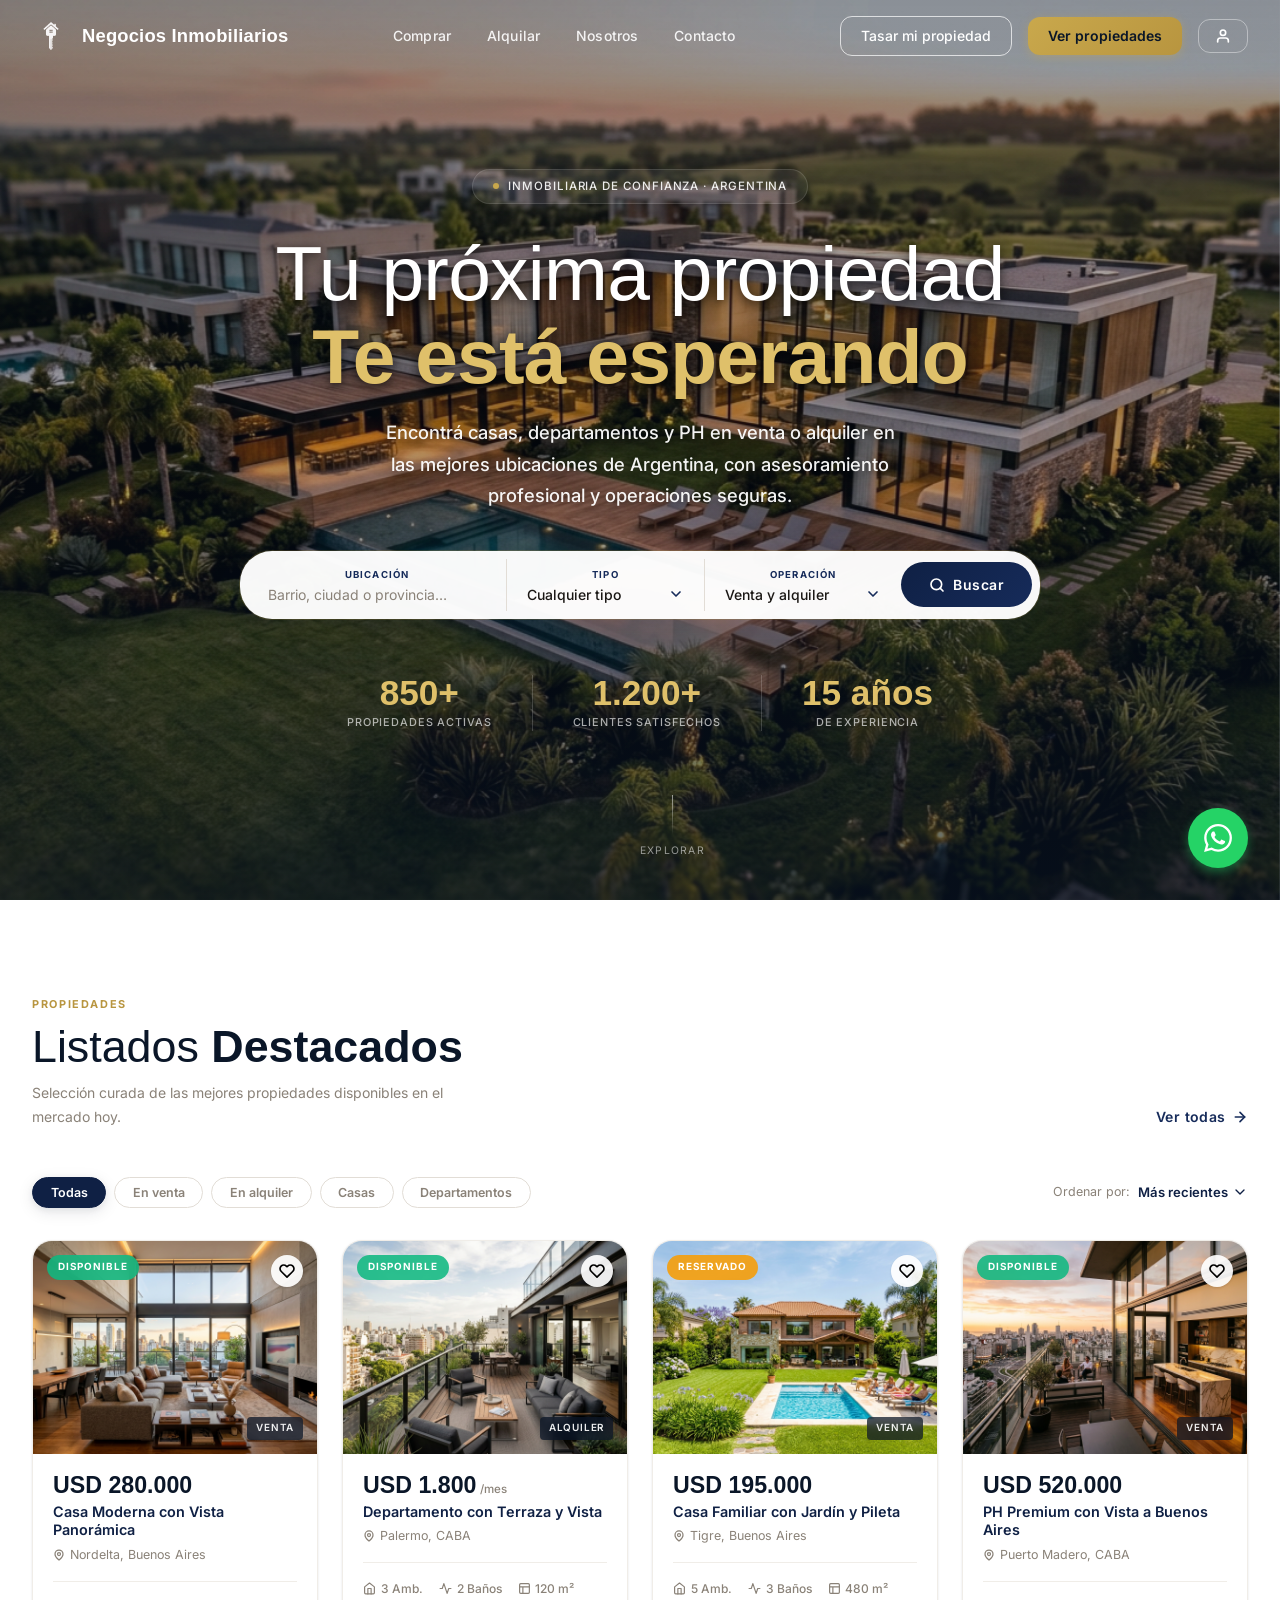
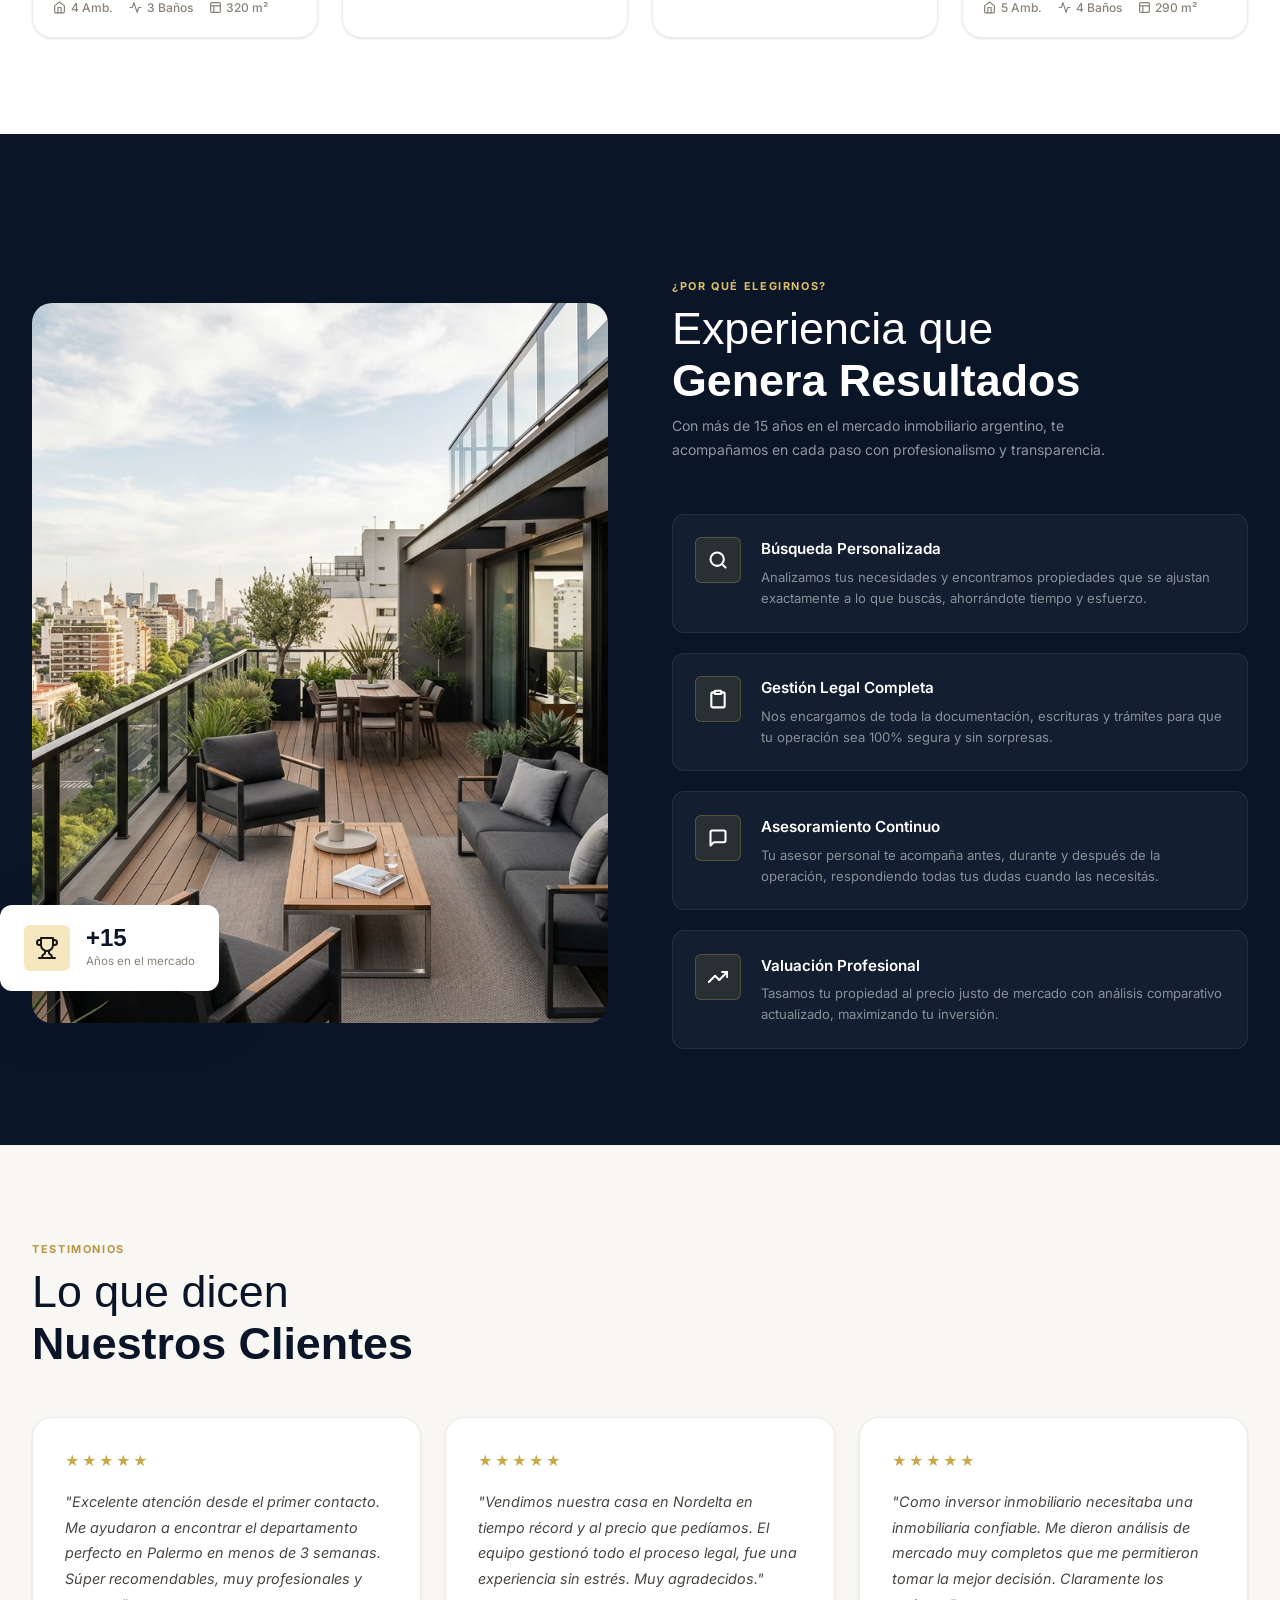
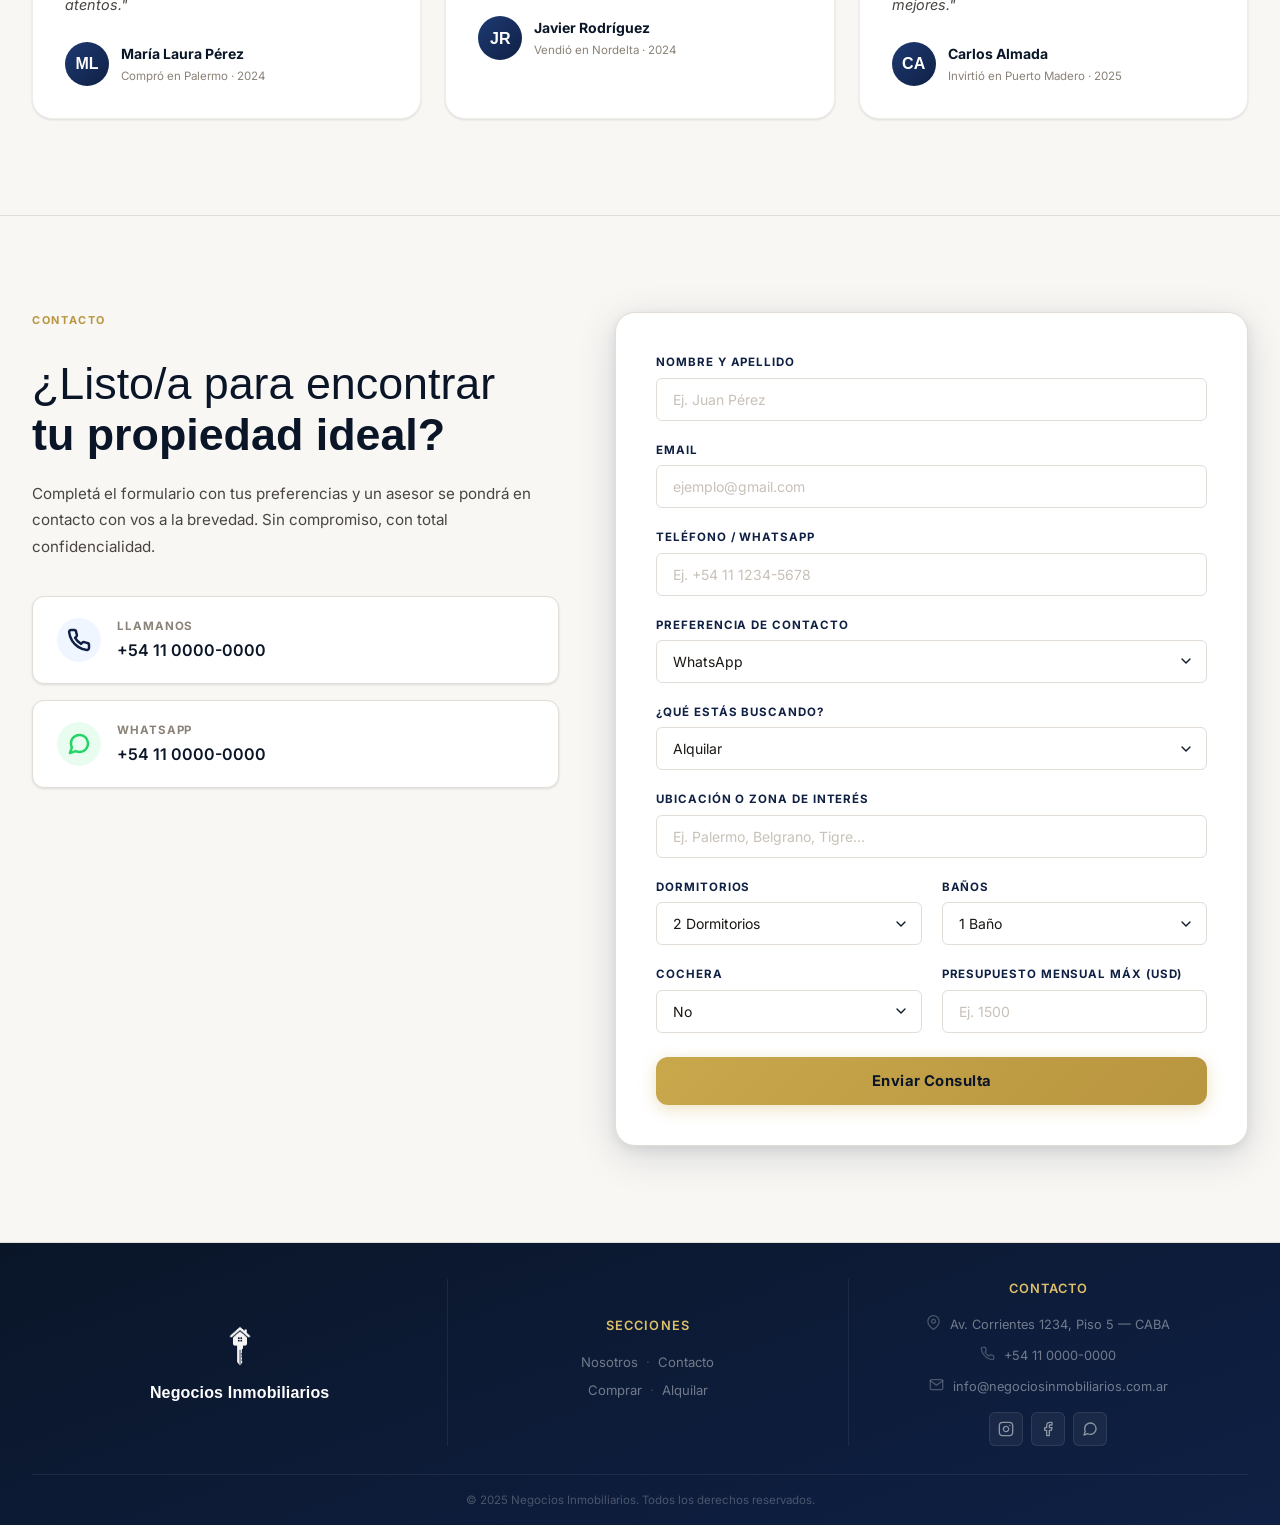
==== commit 9133c0a7: "estilos a dos manos" ====
--- a/index.html
+++ b/index.html
@@ -104,7 +104,6 @@
             <path d="M20 21v-2a4 4 0 0 0-4-4H8a4 4 0 0 0-4 4v2" />
             <circle cx="12" cy="7" r="4" />
           </svg>
-          Ingresar
         </a>
       </div>
 
@@ -170,7 +169,7 @@
           </div>
           <div class="search-group">
             <label for="searchTipo">Tipo</label>
-            <select id="searchTipo" name="tipo" aria-label="Tipo de propiedad">
+            <select id="searchTipo" name="tipo" aria-label="Tipo de propiedad" class="custom-select">
               <option value="">Cualquier tipo</option>
               <option value="casa">Casa</option>
               <option value="departamento">Departamento</option>
@@ -181,7 +180,7 @@
           </div>
           <div class="search-group">
             <label for="searchOperacion">Operación</label>
-            <select id="searchOperacion" name="operacion" aria-label="Tipo de operación">
+            <select id="searchOperacion" name="operacion" aria-label="Tipo de operación" class="custom-select">
               <option value="">Venta y alquiler</option>
               <option value="venta">Venta</option>
               <option value="alquiler">Alquiler</option>
@@ -710,7 +709,7 @@
           <div class="contact-info reveal">
             <span class="section-tag">Contacto</span>
             <h2 class="section-title" id="contact-title">
-              ¿Listo para encontrar<br><strong>tu propiedad ideal?</strong>
+              ¿Listo/a para encontrar<br><strong>tu propiedad ideal?</strong>
             </h2>
             <p class="contact-desc">
               Completá el formulario con tus preferencias y un asesor se pondrá en contacto con vos a la brevedad. Sin
@@ -762,7 +761,7 @@
                 <!-- Email -->
                 <div class="form-group">
                   <label for="cEmail">Email</label>
-                  <input type="email" id="cEmail" name="email" placeholder="Ej. juan@email.com" required />
+                  <input type="email" id="cEmail" name="email" placeholder="ejemplo@gmail.com" required />
                 </div>
                 <!-- Teléfono -->
                 <div class="form-group">
@@ -847,47 +846,57 @@
        ============================================= -->
   <footer class="footer" role="contentinfo">
     <div class="container">
-      <div class="footer-grid">
-
-        <!-- Brand -->
-        <div class="footer-brand">
-          <a href="index.html" class="nav-logo" aria-label="Negocios Inmobiliarios">
-            <img src="assets/media/logoLight.png" alt="Negocios Inmobiliarios" style="height: 45px; width: auto;" />
+
+      <!-- Fila principal: 3 columnas -->
+      <div class="footer-main">
+
+        <!-- Columna 1: Brand -->
+        <div class="footer-col footer-col--brand">
+          <a href="index.html" class="nav-logo footer-logo" aria-label="Negocios Inmobiliarios">
+            <img src="assets/media/logoLight.png" alt="Negocios Inmobiliarios" style="height: 52px; width: auto;" />
             <span class="logo-text">Negocios Inmobiliarios</span>
           </a>
-          <p class="footer-desc">
-            Inmobiliaria especializada en compra, venta y alquiler de propiedades residenciales en Argentina. Tu hogar
-            es nuestra prioridad.
-          </p>
-        </div>
-
-        <nav aria-labelledby="footer-sections-title">
-          <div class="footer-col-title" id="footer-sections-title">Secciones</div>
-          <ul class="footer-links">
-            <li><a href="#propiedades">Comprar</a></li>
-            <li><a href="#propiedades">Alquilar</a></li>
-            <li><a href="pages/nosotros.html">Nosotros</a></li>
-            <li><a href="#contacto">Contacto</a></li>
-            <li><a href="#contacto">Tasar mi propiedad</a></li>
-          </ul>
-        </nav>
-
-        <!-- Contacto y Redes Sociales -->
-        <div>
+        </div>
+
+        <!-- Divisor vertical -->
+        <div class="footer-vdivider" aria-hidden="true"></div>
+
+        <!-- Columna 2: Secciones -->
+        <div class="footer-col footer-col--center">
+          <nav aria-labelledby="footer-nav-title">
+            <div class="footer-col-title" id="footer-nav-title">Secciones</div>
+            <!-- Fila 1: Nosotros · Contacto -->
+            <div class="footer-links-row">
+              <a href="pages/nosotros.html">Nosotros</a>
+              <a href="#contacto">Contacto</a>
+            </div>
+            <!-- Fila 2: Comprar · Alquilar -->
+            <div class="footer-links-row">
+              <a href="#propiedades">Comprar</a>
+              <a href="#propiedades">Alquilar</a>
+            </div>
+          </nav>
+        </div>
+
+        <!-- Divisor vertical -->
+        <div class="footer-vdivider" aria-hidden="true"></div>
+
+        <!-- Columna 3: Contacto -->
+        <div class="footer-col footer-col--center">
           <div class="footer-col-title">Contacto</div>
           <address class="footer-contact" style="font-style:normal;">
             <div class="footer-contact-item">
-              <span class="footer-contact-icon" aria-hidden="true"><svg xmlns="http://www.w3.org/2000/svg" width="16"
-                  height="16" viewBox="0 0 24 24" fill="none" stroke="currentColor" stroke-width="2"
+              <span class="footer-contact-icon" aria-hidden="true"><svg xmlns="http://www.w3.org/2000/svg" width="15"
+                  height="15" viewBox="0 0 24 24" fill="none" stroke="currentColor" stroke-width="2"
                   stroke-linecap="round" stroke-linejoin="round">
                   <path d="M21 10c0 7-9 13-9 13s-9-6-9-13a9 9 0 0 1 18 0z"></path>
                   <circle cx="12" cy="10" r="3"></circle>
                 </svg></span>
-              <span>Av. Corrientes 1234, Piso 5<br>CABA, Argentina</span>
+              <span>Av. Corrientes 1234, Piso 5 — CABA</span>
             </div>
             <div class="footer-contact-item">
-              <span class="footer-contact-icon" aria-hidden="true"><svg xmlns="http://www.w3.org/2000/svg" width="16"
-                  height="16" viewBox="0 0 24 24" fill="none" stroke="currentColor" stroke-width="2"
+              <span class="footer-contact-icon" aria-hidden="true"><svg xmlns="http://www.w3.org/2000/svg" width="15"
+                  height="15" viewBox="0 0 24 24" fill="none" stroke="currentColor" stroke-width="2"
                   stroke-linecap="round" stroke-linejoin="round">
                   <path
                     d="M22 16.92v3a2 2 0 0 1-2.18 2 19.79 19.79 0 0 1-8.63-3.07 19.5 19.5 0 0 1-6-6 19.79 19.79 0 0 1-3.07-8.67A2 2 0 0 1 4.11 2h3a2 2 0 0 1 2 1.72 12.84 12.84 0 0 0 .7 2.81 2 2 0 0 1-.45 2.11L8.09 9.91a16 16 0 0 0 6 6l1.27-1.27a2 2 0 0 1 2.11-.45 12.84 12.84 0 0 0 2.81.7A2 2 0 0 1 22 16.92z">
@@ -896,8 +905,8 @@
               <a href="tel:+541100000000" style="color:inherit;">+54 11 0000-0000</a>
             </div>
             <div class="footer-contact-item">
-              <span class="footer-contact-icon" aria-hidden="true"><svg xmlns="http://www.w3.org/2000/svg" width="16"
-                  height="16" viewBox="0 0 24 24" fill="none" stroke="currentColor" stroke-width="2"
+              <span class="footer-contact-icon" aria-hidden="true"><svg xmlns="http://www.w3.org/2000/svg" width="15"
+                  height="15" viewBox="0 0 24 24" fill="none" stroke="currentColor" stroke-width="2"
                   stroke-linecap="round" stroke-linejoin="round">
                   <path d="M4 4h16c1.1 0 2 .9 2 2v12c0 1.1-.9 2-2 2H4c-1.1 0-2-.9-2-2V6c0-1.1.9-2 2-2z"></path>
                   <polyline points="22,6 12,13 2,6"></polyline>
@@ -905,19 +914,10 @@
               <a href="mailto:info@negociosinmobiliarios.com.ar"
                 style="color:inherit;">info@negociosinmobiliarios.com.ar</a>
             </div>
-            <div class="footer-contact-item">
-              <span class="footer-contact-icon" aria-hidden="true"><svg xmlns="http://www.w3.org/2000/svg" width="16"
-                  height="16" viewBox="0 0 24 24" fill="none" stroke="currentColor" stroke-width="2"
-                  stroke-linecap="round" stroke-linejoin="round">
-                  <circle cx="12" cy="12" r="10"></circle>
-                  <polyline points="12 6 12 12 16 14"></polyline>
-                </svg></span>
-              <span>Lun – Vie: 9:00 – 18:00 hs</span>
-            </div>
           </address>
-          
-          <!-- Redes Sociales movidas aquí -->
-          <div class="footer-socials" aria-label="Redes sociales" style="margin-top: 1.5rem;">
+
+          <!-- Redes sociales debajo del mail -->
+          <div class="footer-socials" aria-label="Redes sociales">
             <a href="#" class="social-btn" aria-label="Instagram" title="Instagram">
               <svg xmlns="http://www.w3.org/2000/svg" width="16" height="16" viewBox="0 0 24 24" fill="none"
                 stroke="currentColor" stroke-width="2" stroke-linecap="round" stroke-linejoin="round">
@@ -945,27 +945,30 @@
 
       </div>
 
-      <!-- Footer Bottom -->
-      <div class="footer-bottom">
-        <span>© 2025 Negocios Inmobiliarios. Todos los derechos reservados.</span>
-        <nav class="footer-bottom-links" aria-label="Links legales">
-          <a href="#">Privacidad</a>
-          <a href="#">Términos de uso</a>
-          <a href="#">Cookies</a>
-        </nav>
-      </div>
+      <!-- Fila inferior: copyright centrados -->
+      <div class="footer-bottom-new">
+
+        <div class="footer-copyright">
+          <span>© 2025 Negocios Inmobiliarios. Todos los derechos reservados.</span>
+        </div>
+      </div>
+
     </div>
   </footer>
 
   <!-- WhatsApp Flotante -->
-  <a href="https://wa.me/541100000000" class="whatsapp-float" target="_blank" rel="noopener noreferrer" aria-label="Contactar por WhatsApp">
+  <a href="https://wa.me/541100000000" class="whatsapp-float" target="_blank" rel="noopener noreferrer"
+    aria-label="Contactar por WhatsApp">
     <svg xmlns="http://www.w3.org/2000/svg" width="28" height="28" viewBox="0 0 24 24" fill="currentColor">
-      <path d="M17.472 14.382c-.297-.149-1.758-.867-2.03-.967-.273-.099-.471-.148-.67.15-.197.297-.767.966-.94 1.164-.173.199-.347.223-.644.075-.297-.15-1.255-.463-2.39-1.475-.883-.788-1.48-1.761-1.653-2.059-.173-.297-.018-.458.13-.606.134-.133.298-.347.446-.52.149-.174.198-.298.298-.497.099-.198.05-.371-.025-.52-.075-.149-.669-1.612-.916-2.207-.242-.579-.487-.5-.669-.51a12.8 12.8 0 0 0-.57-.01c-.198 0-.52.074-.792.372-.272.297-1.04 1.016-1.04 2.479 0 1.462 1.065 2.875 1.213 3.074.149.198 2.096 3.2 5.077 4.487.709.306 1.262.489 1.694.625.712.227 1.36.195 1.871.118.571-.085 1.758-.719 2.006-1.413.248-.694.248-1.289.173-1.413-.074-.124-.272-.198-.57-.347m-5.421 7.403h-.004a9.87 9.87 0 0 1-5.031-1.378l-.361-.214-3.741.982.998-3.648-.235-.374a9.86 9.86 0 0 1-1.51-5.26c.001-5.45 4.436-9.884 9.888-9.884 2.64 0 5.122 1.03 6.988 2.898a9.825 9.825 0 0 1 2.893 6.994c-.003 5.45-4.437 9.884-9.885 9.884m8.413-18.297A11.815 11.815 0 0 0 12.05 0C5.495 0 .16 5.335.157 11.892c0 2.096.547 4.142 1.588 5.945L.057 24l6.305-1.654a11.882 11.882 0 0 0 5.683 1.448h.005c6.554 0 11.89-5.335 11.893-11.893a11.821 11.821 0 0 0-3.48-8.413Z"/>
+      <path
+        d="M17.472 14.382c-.297-.149-1.758-.867-2.03-.967-.273-.099-.471-.148-.67.15-.197.297-.767.966-.94 1.164-.173.199-.347.223-.644.075-.297-.15-1.255-.463-2.39-1.475-.883-.788-1.48-1.761-1.653-2.059-.173-.297-.018-.458.13-.606.134-.133.298-.347.446-.52.149-.174.198-.298.298-.497.099-.198.05-.371-.025-.52-.075-.149-.669-1.612-.916-2.207-.242-.579-.487-.5-.669-.51a12.8 12.8 0 0 0-.57-.01c-.198 0-.52.074-.792.372-.272.297-1.04 1.016-1.04 2.479 0 1.462 1.065 2.875 1.213 3.074.149.198 2.096 3.2 5.077 4.487.709.306 1.262.489 1.694.625.712.227 1.36.195 1.871.118.571-.085 1.758-.719 2.006-1.413.248-.694.248-1.289.173-1.413-.074-.124-.272-.198-.57-.347m-5.421 7.403h-.004a9.87 9.87 0 0 1-5.031-1.378l-.361-.214-3.741.982.998-3.648-.235-.374a9.86 9.86 0 0 1-1.51-5.26c.001-5.45 4.436-9.884 9.888-9.884 2.64 0 5.122 1.03 6.988 2.898a9.825 9.825 0 0 1 2.893 6.994c-.003 5.45-4.437 9.884-9.885 9.884m8.413-18.297A11.815 11.815 0 0 0 12.05 0C5.495 0 .16 5.335.157 11.892c0 2.096.547 4.142 1.588 5.945L.057 24l6.305-1.654a11.882 11.882 0 0 0 5.683 1.448h.005c6.554 0 11.89-5.335 11.893-11.893a11.821 11.821 0 0 0-3.48-8.413Z" />
     </svg>
   </a>
 
   <!-- Swiper JS -->
   <script src="https://cdn.jsdelivr.net/npm/swiper@11/swiper-bundle.min.js"></script>
+  <!-- Custom Select -->
+  <script src="assets/js/customSelect.js"></script>
   <!-- Main JS -->
   <script src="assets/js/main.js"></script>
 </body>
--- a/assets/styles/style.css
+++ b/assets/styles/style.css
@@ -105,6 +105,143 @@
   background-position: right 0.75rem center;
   background-size: 16px;
   padding-right: 2rem;
+}
+
+/* =============================================
+   CUSTOM SELECT DROPDOWN
+   ============================================= */
+.cs-wrapper {
+  position: relative;
+  width: 100%;
+}
+
+/* El select nativo queda oculto pero accesible */
+.cs-wrapper select {
+  position: absolute;
+  opacity: 0;
+  pointer-events: none;
+  width: 1px;
+  height: 1px;
+}
+
+/* Trigger visible (reemplaza al select) */
+.cs-trigger {
+  display: flex;
+  align-items: center;
+  justify-content: space-between;
+  gap: 0.5rem;
+  cursor: pointer;
+  user-select: none;
+  border: none;
+  outline: none;
+  background: transparent;
+  width: 100%;
+  padding: 0;
+  font-size: 0.875rem;
+  font-weight: 500;
+  color: var(--gray-900);
+  font-family: inherit;
+  transition: color var(--transition);
+}
+
+.cs-trigger-text {
+  flex: 1;
+  text-align: left;
+  white-space: nowrap;
+  overflow: hidden;
+  text-overflow: ellipsis;
+}
+
+.cs-chevron {
+  flex-shrink: 0;
+  width: 16px;
+  height: 16px;
+  color: var(--navy-700);
+  transition: transform var(--transition);
+}
+
+.cs-wrapper.open .cs-chevron {
+  transform: rotate(180deg);
+}
+
+/* Panel desplegable */
+.cs-dropdown {
+  position: fixed;
+  min-width: 180px;
+  background: var(--white);
+  border-radius: var(--radius-md);
+  box-shadow:
+    0 4px 6px -1px rgba(10, 22, 40, 0.08),
+    0 20px 40px -8px rgba(10, 22, 40, 0.18),
+    0 0 0 1px rgba(10, 22, 40, 0.06);
+  overflow: hidden;
+  z-index: 99999;
+  opacity: 0;
+  pointer-events: none;
+  transition: opacity 0.18s ease, transform 0.18s ease;
+  transform: translateY(-6px);
+}
+
+.cs-wrapper.open .cs-dropdown,
+.cs-dropdown.open {
+  opacity: 1;
+  pointer-events: auto;
+  transform: translateY(0);
+}
+
+/* Opciones individuales */
+.cs-option {
+  display: flex;
+  align-items: center;
+  gap: 0.6rem;
+  padding: 0.65rem 1rem;
+  font-size: 0.85rem;
+  font-weight: 500;
+  color: var(--gray-700);
+  cursor: pointer;
+  transition: background var(--transition), color var(--transition);
+  position: relative;
+}
+
+.cs-option:not(:last-child)::after {
+  content: '';
+  position: absolute;
+  bottom: 0;
+  left: 1rem;
+  right: 1rem;
+  height: 1px;
+  background: var(--gray-100);
+}
+
+.cs-option:hover {
+  background: var(--off-white);
+  color: var(--navy-800);
+}
+
+.cs-option.selected {
+  background: linear-gradient(135deg, rgba(10, 22, 40, 0.04), rgba(10, 22, 40, 0.07));
+  color: var(--navy-900);
+  font-weight: 600;
+}
+
+.cs-option.selected::before {
+  content: '';
+  position: absolute;
+  left: 0;
+  top: 0;
+  bottom: 0;
+  width: 3px;
+  background: linear-gradient(180deg, var(--gold-400), var(--gold-500));
+  border-radius: 0 2px 2px 0;
+}
+
+/* Variante dark (para fondos oscuros — ej. panel admin) */
+.cs-wrapper.cs-dark .cs-trigger {
+  color: rgba(255, 255, 255, 0.85);
+}
+
+.cs-wrapper.cs-dark .cs-chevron {
+  color: rgba(255, 255, 255, 0.55);
 }
 
 /* =============================================
@@ -507,18 +644,20 @@
 .hero-badge {
   display: inline-flex;
   align-items: center;
-  gap: 0.5rem;
-  background: rgba(201, 168, 76, 0.15);
-  border: 1px solid rgba(201, 168, 76, 0.4);
+  gap: 0.6rem;
+  background: rgba(255, 255, 255, 0.06);
+  border: 1px solid rgba(255, 255, 255, 0.12);
   border-radius: 100px;
-  padding: 0.35rem 1rem;
+  padding: 0.45rem 1.2rem;
   font-size: 0.72rem;
-  font-weight: 600;
-  color: var(--gold-300);
-  letter-spacing: 0.12em;
+  font-weight: 500;
+  color: rgba(255, 255, 255, 0.9);
+  letter-spacing: 0.08em;
   text-transform: uppercase;
-  margin-bottom: 1.5rem;
-  backdrop-filter: blur(8px);
+  margin-bottom: 1.75rem;
+  backdrop-filter: blur(12px);
+  -webkit-backdrop-filter: blur(12px);
+  box-shadow: 0 4px 20px rgba(0, 0, 0, 0.15);
 }
 
 .hero-badge-dot {
@@ -526,6 +665,7 @@
   height: 6px;
   border-radius: 50%;
   background: var(--gold-400);
+  box-shadow: 0 0 8px var(--gold-400);
   animation: pulse 2s infinite;
 }
 
@@ -582,6 +722,8 @@
   max-width: 800px;
   margin: 0 auto;
   animation: fadeUp 0.9s ease-out 0.5s both;
+  position: relative;
+  z-index: 50;
 }
 
 .search-group {
@@ -623,15 +765,24 @@
   border-radius: var(--radius-sm);
 }
 
+/* Custom select dentro del hero search */
+.search-group .cs-wrapper {
+  width: 100%;
+}
+
+.search-group .cs-trigger {
+  font-size: 0.875rem;
+  color: var(--gray-900);
+  font-weight: 500;
+}
+
+.search-group .cs-dropdown {
+  top: calc(100% + 14px);
+}
+
 .search-group select option {
   background: var(--white);
   color: var(--navy-900);
-}
-
-.search-group select option:checked,
-.search-group select option:hover {
-  background: #3b82f6 linear-gradient(0deg, #3b82f6 0%, #3b82f6 100%);
-  color: var(--white);
 }
 
 .search-group input::placeholder {
@@ -1362,51 +1513,177 @@
    FOOTER
    ============================================= */
 .footer {
-  background: linear-gradient(135deg, var(--navy-900) 0%, var(--navy-800) 50%, var(--navy-700) 100%);
-  color: var(--white);
-  padding: 4.5rem 0 0;
-}
-
-.footer-grid {
-  display: grid;
-  grid-template-columns: 1.2fr 1fr 1.5fr;
-  gap: 3rem;
-  padding-bottom: 3rem;
-  border-bottom: 1px solid rgba(255, 255, 255, 0.08);
-}
-
-.footer-brand .nav-logo {
-  margin-bottom: 1rem;
-}
-
-.footer-brand .nav-logo-text {
-  color: var(--white);
-}
-
+  background: linear-gradient(160deg, var(--navy-900) 0%, #0d1c3a 60%, var(--navy-800) 100%);
+  color: var(--white);
+  padding: 2.25rem 0 0;
+}
+
+/* --- Fila principal (3 columnas) --- */
+.footer-main {
+  display: flex;
+  align-items: stretch;
+  gap: 0;
+  padding-bottom: 1.75rem;
+  border-bottom: 1px solid rgba(255, 255, 255, 0.07);
+}
+
+.footer-col {
+  flex: 1;
+  padding: 0 2rem;
+}
+
+.footer-col--center {
+  display: flex;
+  flex-direction: column;
+  align-items: center;
+  justify-content: center;
+  text-align: center;
+}
+
+.footer-col--center nav {
+  display: flex;
+  flex-direction: column;
+  align-items: center;
+}
+
+.footer-col--center .footer-links-row {
+  justify-content: center;
+}
+
+.footer-col--center .footer-contact-item {
+  justify-content: center;
+}
+
+.footer-col--center .footer-socials {
+  justify-content: center;
+}
+
+/* Columna de la marca: centrada */
+.footer-col--brand {
+  display: flex;
+  align-items: center;
+  justify-content: center;
+  padding: 0 2.5rem;
+}
+
+.footer-logo {
+  flex-direction: column;
+  gap: 0.5rem;
+  text-align: center;
+}
+
+.footer-logo .logo-text {
+  font-size: 1rem;
+}
+
+/* Divisores verticales */
+.footer-vdivider {
+  width: 1px;
+  background: rgba(255, 255, 255, 0.07);
+  flex-shrink: 0;
+  align-self: stretch;
+}
+
+/* Ocultar descripción legacy */
 .footer-desc {
+  display: none;
+}
+
+/* --- Titulos de columna --- */
+.footer-col-title {
+  font-size: 0.8rem;
+  font-weight: 600;
+  letter-spacing: 0.08em;
+  text-transform: uppercase;
+  color: var(--gold-300);
+  margin-bottom: 0.95rem;
+}
+
+/* --- Links de navegación --- */
+.footer-links {
+  display: flex;
+  flex-direction: column;
+  gap: 0.5rem;
+}
+
+.footer-links a {
   font-size: 0.82rem;
-  color: rgba(255, 255, 255, 0.45);
-  line-height: 1.75;
-  margin-bottom: 1.5rem;
-}
-
+  color: rgba(255, 255, 255, 0.42);
+  transition: color var(--transition), padding-left var(--transition);
+}
+
+.footer-links a:hover {
+  color: var(--white);
+  padding-left: 5px;
+}
+
+/* Links en fila horizontal con separador · */
+.footer-links-row {
+  display: flex;
+  align-items: center;
+  gap: 0.5rem;
+  margin-bottom: 0.45rem;
+}
+
+.footer-links-row a {
+  font-size: 0.82rem;
+  color: rgba(255, 255, 255, 0.42);
+  transition: color var(--transition);
+}
+
+.footer-links-row a:hover {
+  color: var(--white);
+}
+
+.footer-links-row a+a::before {
+  content: '·';
+  color: rgba(255, 255, 255, 0.2);
+  margin-right: 0.5rem;
+  pointer-events: none;
+}
+
+/* Redes dentro del contacto */
+.footer-col .footer-socials {
+  margin-top: 0.85rem;
+}
+
+/* --- Contacto --- */
+.footer-contact {
+  display: flex;
+  flex-direction: column;
+  gap: 0.6rem;
+}
+
+.footer-contact-item {
+  display: flex;
+  align-items: center;
+  gap: 0.55rem;
+  font-size: 0.8rem;
+  color: rgba(255, 255, 255, 0.42);
+}
+
+.footer-contact-icon {
+  flex-shrink: 0;
+  opacity: 0.6;
+}
+
+/* --- Social buttons --- */
 .footer-socials {
   display: flex;
-  gap: 0.6rem;
+  gap: 0.5rem;
 }
 
 .social-btn {
-  width: 36px;
-  height: 36px;
+  width: 34px;
+  height: 34px;
   border-radius: var(--radius-sm);
   background: rgba(255, 255, 255, 0.05);
-  border: 1px solid rgba(255, 255, 255, 0.1);
+  border: 1px solid rgba(255, 255, 255, 0.09);
   display: flex;
   align-items: center;
   justify-content: center;
-  font-size: 0.875rem;
   transition: all var(--transition);
-  color: rgba(255, 255, 255, 0.55);
+  color: rgba(255, 255, 255, 0.5);
 }
 
 .social-btn:hover {
@@ -1416,54 +1693,57 @@
   transform: translateY(-2px);
 }
 
-.footer-col-title {
-  font-size: 0.7rem;
-  font-weight: 700;
-  letter-spacing: 0.12em;
-  text-transform: uppercase;
-  color: var(--gold-300);
-  margin-bottom: 1.25rem;
-}
-
-.footer-links {
+/* --- Fila inferior (centrada) --- */
+.footer-bottom-new {
   display: flex;
   flex-direction: column;
+  align-items: center;
   gap: 0.6rem;
-}
-
-.footer-links a {
-  font-size: 0.82rem;
-  color: rgba(255, 255, 255, 0.45);
-  transition: color var(--transition), padding-left var(--transition);
-}
-
-.footer-links a:hover {
-  color: var(--white);
-  padding-left: 4px;
-}
-
-.footer-contact {
-  display: flex;
-  flex-direction: column;
-  gap: 0.75rem;
-}
-
-.footer-contact-item {
-  display: flex;
-  align-items: flex-start;
-  gap: 0.6rem;
-  font-size: 0.82rem;
-  color: rgba(255, 255, 255, 0.45);
-}
-
-.footer-contact-icon {
-  font-size: 1rem;
-  margin-top: 1px;
-  flex-shrink: 0;
+  padding: 1rem 0;
+}
+
+.footer-socials-center {
+  display: flex;
+  gap: 0.5rem;
+  justify-content: center;
+}
+
+.footer-copyright {
+  display: flex;
+  align-items: center;
+  gap: 1.5rem;
+  flex-wrap: wrap;
+  justify-content: center;
+  font-size: 0.72rem;
+  color: rgba(255, 255, 255, 0.25);
+}
+
+.footer-bottom-links {
+  display: flex;
+  gap: 1.25rem;
+}
+
+.footer-bottom-links a {
+  color: rgba(255, 255, 255, 0.25);
+  transition: color var(--transition);
+  font-size: 0.72rem;
+}
+
+.footer-bottom-links a:hover {
+  color: rgba(255, 255, 255, 0.6);
+}
+
+/* Legacy: mantener por si hay páginas que aún usen footer-grid */
+.footer-grid {
+  display: flex;
+  gap: 3rem;
+  padding-bottom: 1.5rem;
+  border-bottom: 1px solid rgba(255, 255, 255, 0.08);
+  align-items: center;
 }
 
 .footer-bottom {
-  padding: 1.5rem 0;
+  padding: 0.85rem 0;
   display: flex;
   align-items: center;
   justify-content: space-between;
@@ -1471,20 +1751,6 @@
   color: rgba(255, 255, 255, 0.28);
   gap: 1rem;
   flex-wrap: wrap;
-}
-
-.footer-bottom-links {
-  display: flex;
-  gap: 1.5rem;
-}
-
-.footer-bottom-links a {
-  color: rgba(255, 255, 255, 0.28);
-  transition: color var(--transition);
-}
-
-.footer-bottom-links a:hover {
-  color: rgba(255, 255, 255, 0.65);
 }
 
 /* =============================================
@@ -1531,12 +1797,16 @@
     gap: 2.5rem;
   }
 
-  .footer-grid {
-    grid-template-columns: 1fr 1fr;
-    gap: 2rem;
-  }
-  .footer-grid > div:last-child {
-    grid-column: 1 / -1;
+  .footer-main {
+    gap: 0;
+  }
+
+  .footer-col {
+    padding: 0 1.25rem;
+  }
+
+  .footer-col--brand {
+    padding: 0 1.5rem;
   }
 }
 
@@ -1604,9 +1874,35 @@
     grid-template-columns: 1fr;
   }
 
+  .footer-main {
+    flex-direction: column;
+    gap: 1.5rem;
+  }
+
+  .footer-vdivider {
+    width: 100%;
+    height: 1px;
+    align-self: auto;
+  }
+
+  .footer-col,
+  .footer-col--brand {
+    padding: 0;
+    text-align: left;
+  }
+
+  .footer-col--brand {
+    justify-content: flex-start;
+  }
+
+  .footer-logo {
+    flex-direction: row;
+    text-align: left;
+  }
+
   .footer-grid {
-    grid-template-columns: 1fr;
-    gap: 2rem;
+    flex-direction: column;
+    gap: 1.25rem;
   }
 
   .footer-bottom {
@@ -1819,16 +2115,52 @@
   box-shadow: var(--shadow-sm);
   border-bottom: 1px solid rgba(201, 168, 76, 0.15);
 }
-body.inner-page .navbar .nav-link { color: var(--gray-700); }
-body.inner-page .navbar .nav-link:hover, body.inner-page .navbar .nav-link.active { color: var(--navy-900); }
-body.inner-page .navbar .nav-cta { border-color: var(--navy-800); color: var(--navy-800); }
-body.inner-page .navbar .nav-cta:hover { background: var(--navy-800); color: var(--white); }
-body.inner-page .navbar .nav-login-btn { color: var(--navy-800); border-color: var(--gray-200); }
-body.inner-page .navbar .nav-login-btn:hover { background: var(--navy-800); color: var(--white); border-color: var(--navy-800); }
-body.inner-page .navbar .hamburger span { background: var(--navy-900); }
-body.inner-page .navbar .logo-text { color: var(--navy-900); }
-body.inner-page .navbar .nav-logo .logo-light { display: none !important; }
-body.inner-page .navbar .nav-logo .logo-dark { display: block !important; }
+
+body.inner-page .navbar .nav-link {
+  color: var(--gray-700);
+}
+
+body.inner-page .navbar .nav-link:hover,
+body.inner-page .navbar .nav-link.active {
+  color: var(--navy-900);
+}
+
+body.inner-page .navbar .nav-cta {
+  border-color: var(--navy-800);
+  color: var(--navy-800);
+}
+
+body.inner-page .navbar .nav-cta:hover {
+  background: var(--navy-800);
+  color: var(--white);
+}
+
+body.inner-page .navbar .nav-login-btn {
+  color: var(--navy-800);
+  border-color: var(--gray-200);
+}
+
+body.inner-page .navbar .nav-login-btn:hover {
+  background: var(--navy-800);
+  color: var(--white);
+  border-color: var(--navy-800);
+}
+
+body.inner-page .navbar .hamburger span {
+  background: var(--navy-900);
+}
+
+body.inner-page .navbar .logo-text {
+  color: var(--navy-900);
+}
+
+body.inner-page .navbar .nav-logo .logo-light {
+  display: none !important;
+}
+
+body.inner-page .navbar .nav-logo .logo-dark {
+  display: block !important;
+}
 
 /* =============================================
    WHATSAPP FLOTANTE
@@ -1858,9 +2190,17 @@
 }
 
 @keyframes pulse-glow {
-  0% { box-shadow: 0 0 0 0 rgba(37, 211, 102, 0.6); }
-  70% { box-shadow: 0 0 0 15px rgba(37, 211, 102, 0); }
-  100% { box-shadow: 0 0 0 0 rgba(37, 211, 102, 0); }
+  0% {
+    box-shadow: 0 0 0 0 rgba(37, 211, 102, 0.6);
+  }
+
+  70% {
+    box-shadow: 0 0 0 15px rgba(37, 211, 102, 0);
+  }
+
+  100% {
+    box-shadow: 0 0 0 0 rgba(37, 211, 102, 0);
+  }
 }
 
 @media (max-width: 768px) {
@@ -1903,13 +2243,109 @@
   padding: 5rem 0;
 }
 
-.nosotros-info {
-  max-width: 800px;
-  margin: 0 auto 4rem;
-  text-align: center;
-  font-size: 1.1rem;
-  line-height: 1.8;
+.nosotros-story-grid {
+  display: grid;
+  grid-template-columns: 1.15fr 0.85fr;
+  gap: 3.5rem;
+  align-items: center;
+  margin-bottom: 5rem;
+}
+
+.nosotros-story-info {
+  display: flex;
+  flex-direction: column;
+  gap: 1.15rem;
+  font-size: 1.02rem;
+  line-height: 1.75;
   color: var(--gray-700);
+}
+
+.nosotros-section-title {
+  font-family: var(--font-heading);
+  font-size: clamp(1.8rem, 3vw, 2.3rem);
+  font-weight: 600;
+  color: var(--navy-900);
+  line-height: 1.2;
+}
+
+.nosotros-highlight-box {
+  background: rgba(30, 58, 115, 0.04);
+  border-left: 3.5px solid var(--gold-500);
+  border-radius: 0 var(--radius-md) var(--radius-md) 0;
+  padding: 1.1rem 1.4rem;
+  display: flex;
+  align-items: flex-start;
+  gap: 0.9rem;
+  color: var(--navy-900);
+  font-weight: 600;
+  font-size: 0.92rem;
+  line-height: 1.55;
+  margin-top: 0.5rem;
+}
+.nosotros-highlight-box svg {
+  color: var(--gold-500);
+  flex-shrink: 0;
+  margin-top: 2px;
+}
+
+.nosotros-story-image-wrap {
+  position: relative;
+}
+
+.nosotros-story-img {
+  width: 100%;
+  height: 480px;
+  object-fit: cover;
+  border-radius: var(--radius-xl);
+  box-shadow: var(--shadow-xl);
+  display: block;
+  border: 1px solid var(--gray-200);
+}
+
+.story-experience-badge {
+  position: absolute;
+  bottom: -1.5rem;
+  left: -1.5rem;
+  background: var(--navy-900);
+  color: var(--white);
+  padding: 1.15rem 1.6rem;
+  border-radius: var(--radius-lg);
+  box-shadow: 0 12px 30px rgba(10, 22, 40, 0.35);
+  display: flex;
+  align-items: center;
+  gap: 0.85rem;
+  border: 2px solid var(--gold-400);
+}
+
+.story-experience-badge .badge-num {
+  font-family: var(--font-heading);
+  font-size: 2.2rem;
+  font-weight: 700;
+  color: var(--gold-400);
+  line-height: 1;
+}
+
+.story-experience-badge .badge-lbl {
+  font-size: 0.8rem;
+  font-weight: 600;
+  line-height: 1.3;
+  text-transform: uppercase;
+  letter-spacing: 0.05em;
+  color: rgba(255, 255, 255, 0.9);
+}
+
+@media (max-width: 900px) {
+  .nosotros-story-grid {
+    grid-template-columns: 1fr;
+    gap: 3rem;
+  }
+  .nosotros-story-img {
+    height: 340px;
+  }
+  .story-experience-badge {
+    bottom: 1rem;
+    left: 1rem;
+  }
 }
 
 .nosotros-values {
@@ -2001,9 +2437,11 @@
   .nosotros-location {
     grid-template-columns: 1fr;
   }
+
   .nosotros-map {
     height: 300px;
   }
+
   .nosotros-address {
     padding: 2.5rem;
   }
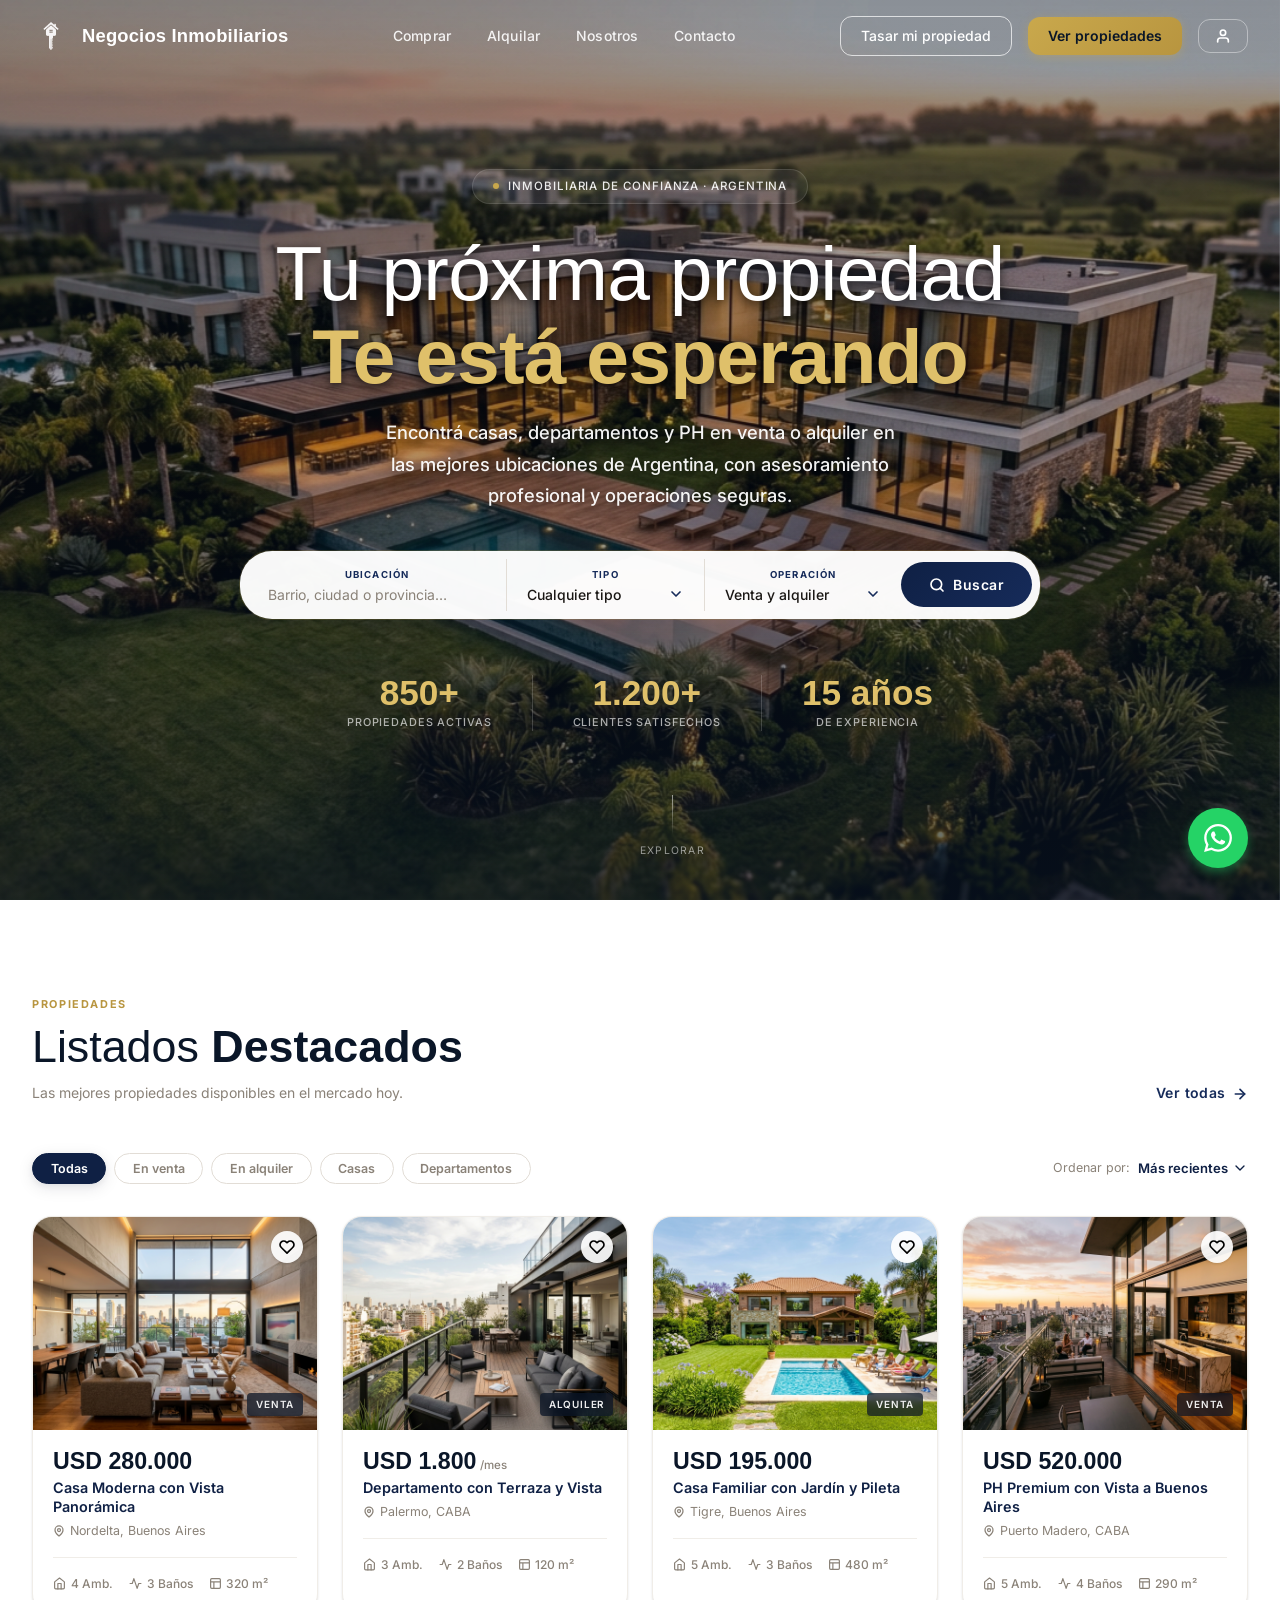
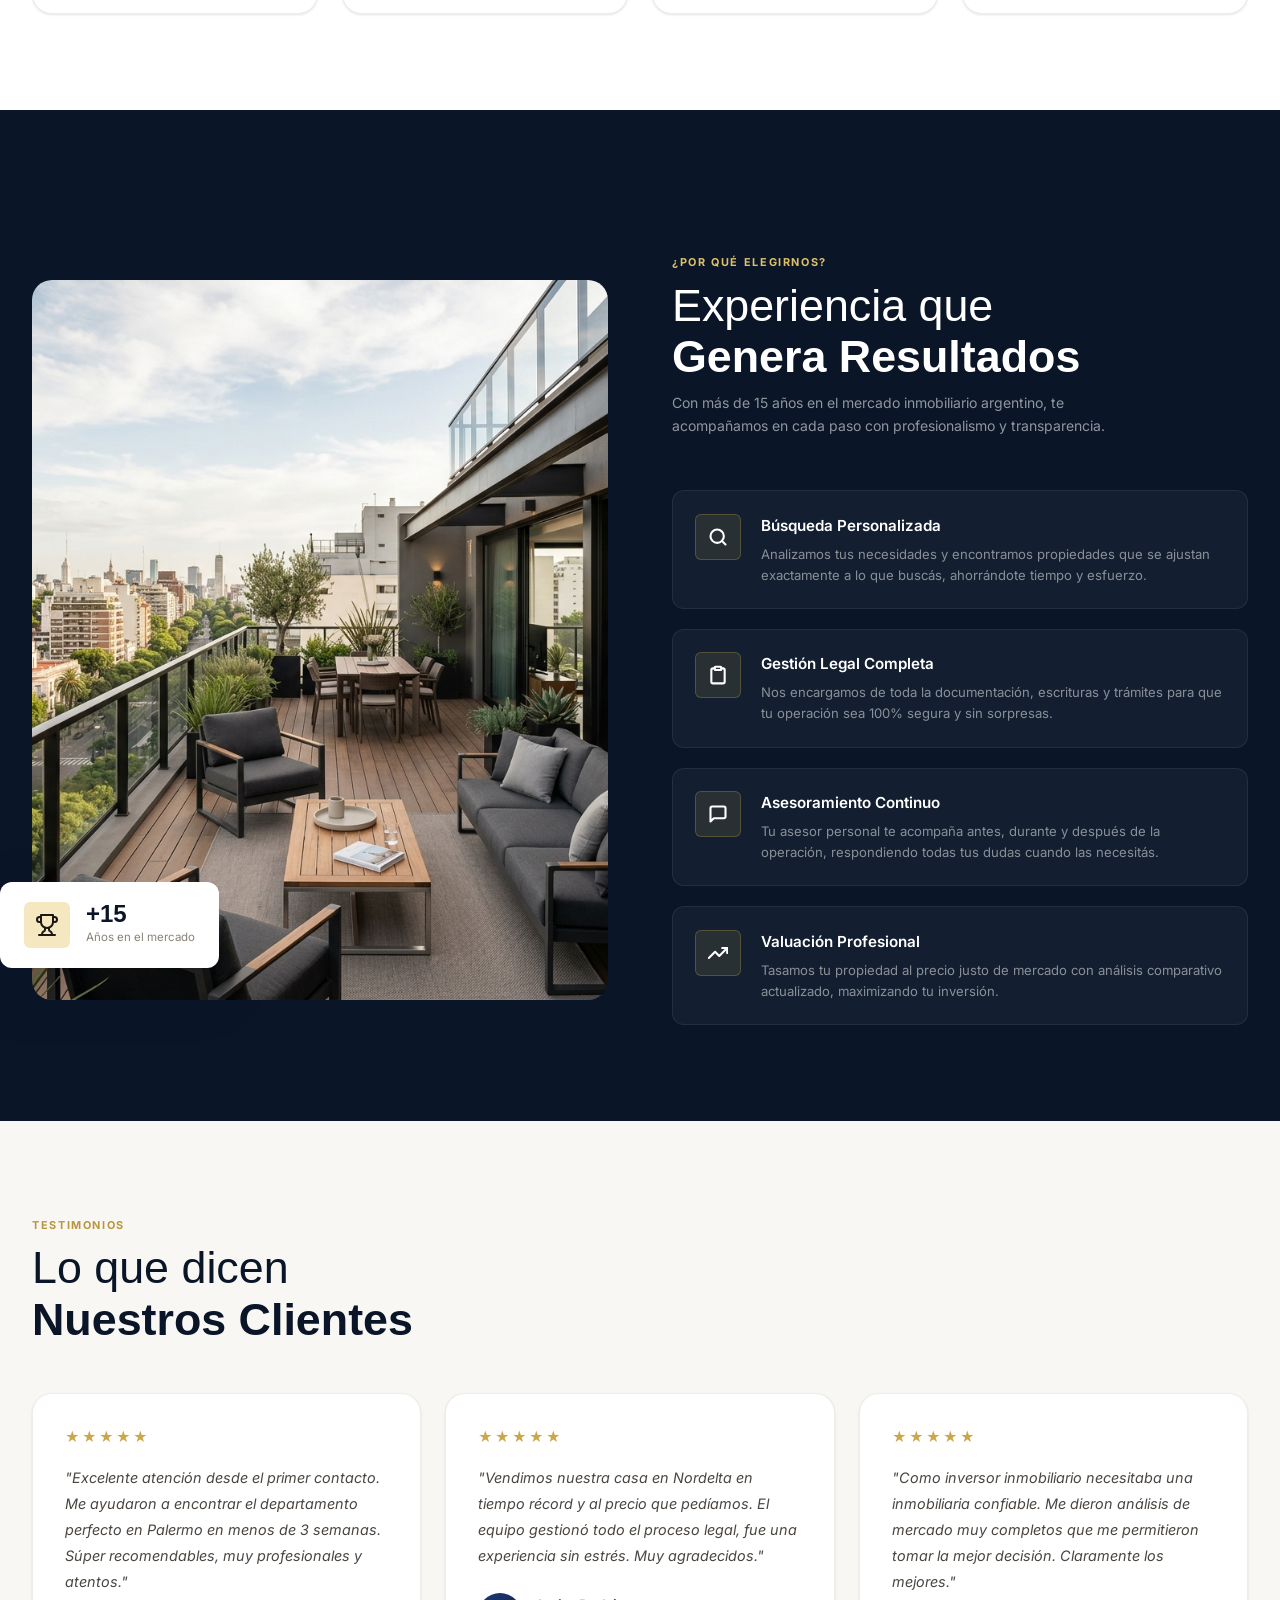
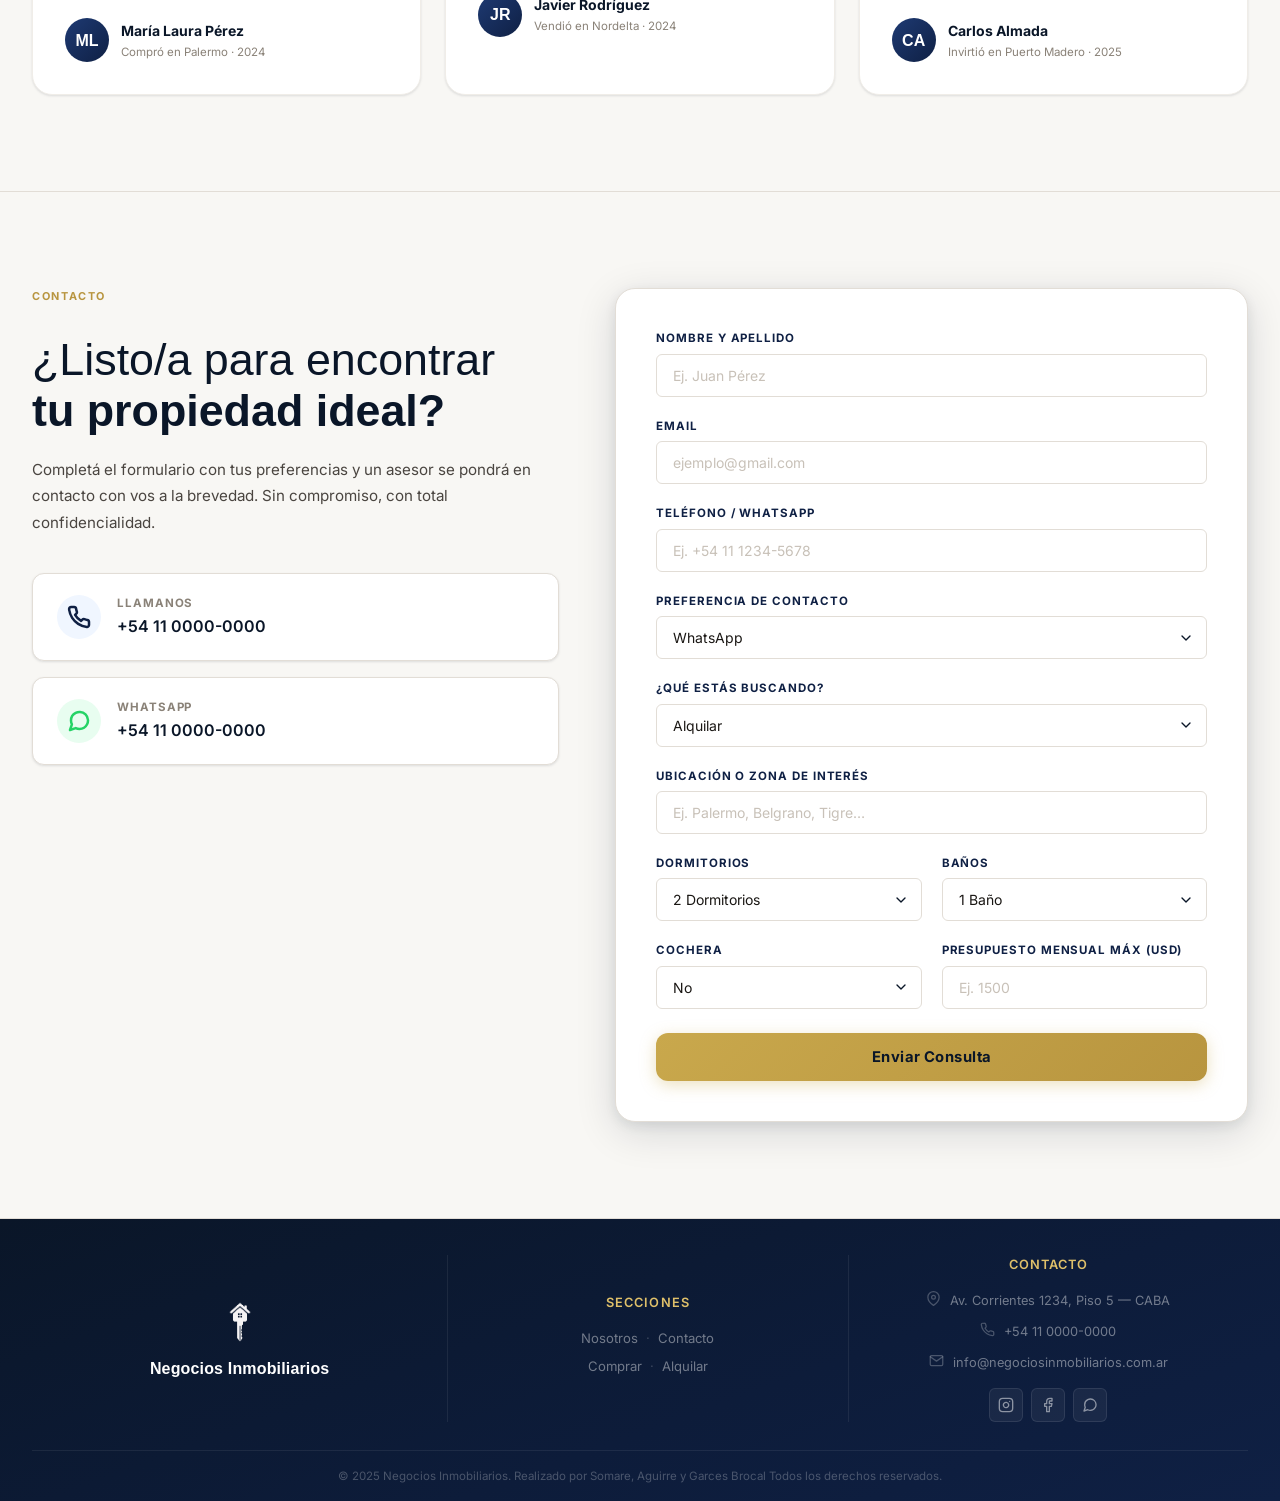
==== commit 814624ea: "responsive en proceso" ====
--- a/index.html
+++ b/index.html
@@ -2,55 +2,82 @@
 <html lang="es-AR">
 
 <head>
-  <!-- =============================================
-       SEO & META ESSENTIALS
-       ============================================= -->
-  <meta charset="UTF-8" />
-  <meta name="viewport" content="width=device-width, initial-scale=1.0" />
+  <!-- =========================================================================
+       1. CABECERA (HEAD) — Configuración, SEO, Metadatos y Optimización de Rendimiento
+       ========================================================================= -->
+  <!-- Codificación de caracteres estándar (soporta acentos y caracteres latinos) -->
+  <meta charset="UTF-8">
+  <meta name="viewport" content="width=device-width, initial-scale=1.0">
 
   <!-- Primary SEO -->
   <title>Negocios Inmobiliarios | Compra, Venta y Alquiler de Propiedades en Argentina</title>
+  <!-- Descripción optimizada: keywords principales, ubicación y operación -->
   <meta name="description"
-    content="Encontrá tu propiedad ideal en Argentina. Casas, departamentos y PH en venta y alquiler. Asesoramiento profesional, operaciones seguras y las mejores ubicaciones del país." />
+    content="Encontrá tu propiedad ideal en Argentina. Casas, departamentos y PH en venta y alquiler. Asesoramiento profesional, operaciones seguras y las mejores ubicaciones del país.">
+  <!-- Keywords con sinónimos y términos relacionados -->
   <meta name="keywords"
-    content="inmobiliaria argentina, propiedades en venta, departamentos en alquiler, casas en venta, bienes raíces argentina, compra venta propiedades, alquiler departamentos Buenos Aires" />
-  <meta name="author" content="Negocios Inmobiliarios" />
-  <meta name="robots" content="index, follow" />
-  <link rel="canonical" href="https://www.negociosinmobiliarios.com.ar/" />
-
-  <!-- Open Graph (redes sociales) -->
-  <meta property="og:type" content="website" />
-  <meta property="og:url" content="https://www.negociosinmobiliarios.com.ar/" />
-  <meta property="og:title" content="Negocios Inmobiliarios | Propiedades en Argentina" />
+    content="inmobiliaria argentina, propiedades en venta, departamentos en alquiler, casas en venta, bienes raíces argentina, compra venta propiedades, alquiler departamentos Buenos Aires">
+  <!-- Autor -->
+  <meta name="author" content="Negocios Inmobiliarios">
+  <!-- Robots: directivas que instruyen a los motores de búsqueda como Google sobre cómo rastrear e indexar un sitio web -->
+  <meta name="robots" content="index, follow">
+  <!-- Canonical URL: la URL oficial de la página -->
+  <link rel="canonical" href="https://www.negociosinmobiliarios.com.ar/">
+
+  <!-- ======================================================================================= -->
+  <!-- Open Graph (redes sociales): información que se muestra en las redes sociales cuando se comparte un enlace -->
+  <meta property="og:type" content="website">
+  <!-- URL de la página -->
+  <meta property="og:url" content="https://www.negociosinmobiliarios.com.ar/">
+  <!-- Título que se muestra en las redes sociales -->
+  <meta property="og:title" content="Negocios Inmobiliarios | Propiedades en Argentina">
+  <!-- Descripción que se muestra en las redes sociales -->
   <meta property="og:description"
-    content="Comprá, vendé o alquilá propiedades en Argentina con asesoramiento profesional. Encontrá la casa de tus sueños." />
-  <meta property="og:image" content="assets/media/hero.jpg" />
-  <meta property="og:locale" content="es_AR" />
-  <meta property="og:site_name" content="Negocios Inmobiliarios" />
-
+    content="Comprá, vendé o alquilá propiedades en Argentina con asesoramiento profesional. Encontrá la casa de tus sueños.">
+  <!-- Imagen que se muestra en las redes sociales -->
+  <meta property="og:image" content="assets/media/hero.jpg">
+  <!-- Localización -->
+  <meta property="og:locale" content="es_AR">
+  <!-- Nombre del sitio -->
+  <meta property="og:site_name" content="Negocios Inmobiliarios">
+
+  <!-- ======================================================================================= -->
   <!-- Twitter Card -->
-  <meta name="twitter:card" content="summary_large_image" />
-  <meta name="twitter:title" content="Negocios Inmobiliarios | Propiedades en Argentina" />
+  <meta name="twitter:card" content="summary_large_image">
+  <!--estructura que proporciona Twitter para mostrar contenido enriquecido en tweets-->
+  <!-- URL de la página -->
+  <meta name="twitter:url" content="https://www.negociosinmobiliarios.com.ar/">
+  <!-- Título que se muestra en las redes sociales -->
+  <meta name="twitter:title" content="Negocios Inmobiliarios | Propiedades en Argentina">
+  <!-- Descripción que se muestra en las redes sociales -->
   <meta name="twitter:description"
-    content="Comprá, vendé o alquilá propiedades en Argentina con asesoramiento profesional." />
-  <meta name="twitter:image" content="assets/media/hero.jpg" />
-
+    content="Comprá, vendé o alquilá propiedades en Argentina con asesoramiento profesional.">
+  <!-- Imagen que se muestra en las redes sociales -->
+  <meta name="twitter:image" content="assets/media/hero.jpg">
+
+  <!-- ======================================================================================= -->
   <!-- Geo SEO -->
-  <meta name="geo.region" content="AR" />
-  <meta name="geo.country" content="Argentina" />
-  <meta name="language" content="Spanish" />
+  <!-- Indica la región geográfica asociada con el contenido de la página -->
+  <meta name="geo.region" content="AR">
+  <!-- Indica el país asociado con el contenido de la página -->
+  <meta name="geo.country" content="Argentina">
+  <!-- Idioma -->
+  <meta name="language" content="Spanish">
 
   <!-- Favicon -->
-  <link rel="icon" href="assets/media/logo.ico" />
+  <link rel="icon" href="assets/media/logo.ico">
 
   <!-- Google Fonts preconnect -->
-  <link rel="preconnect" href="https://fonts.googleapis.com" />
-  <link rel="preconnect" href="https://fonts.gstatic.com" crossorigin />
+  <link rel="preconnect" href="https://fonts.googleapis.com">
+  <link rel="preconnect" href="https://fonts.gstatic.com" crossorigin>
 
   <!-- Stylesheet -->
-  <link rel="stylesheet" href="assets/styles/style.css" />
+  <link rel="stylesheet" href="assets/styles/style.css">
 
   <!-- Structured Data / Schema.org -->
+  <!-- JSON-LD (JavaScript Object Notation for Linked Data) es un formato de datos que se utiliza para estructurar información en una página web. -->
+  <!-- Schema.org es una iniciativa conjunta de Google, Bing, Yahoo y Yandex para crear y mantener un vocabulario común de marcado de datos en Internet. -->
+  <!-- Se utiliza para proporcionar a los motores de búsqueda información estructurada sobre el contenido de una página web. -->
   <script type="application/ld+json">
   {
     "@context": "https://schema.org",
@@ -76,54 +103,81 @@
 
 <body>
 
-  <!-- =============================================
-       NAVBAR
-       ============================================= -->
+  <!-- =========================================================================
+       2. ENCABEZADO Y MENÚ DE NAVEGACIÓN (HEADER / NAVBAR)
+       Estructura semántica con <header>, <nav>, <ul>, <li> y enlaces <a> (Rubro obligatorio)
+       ========================================================================= -->
   <header>
-    <nav id="navbar" class="navbar" role="navigation" aria-label="Navegación principal">
+
+    <!-- Inicio de Navbar -->
+    <nav id="navbar" class="navbar" aria-label="Navegación principal">
+
+      <!-- Logo -->
       <a href="index.html" class="nav-logo" aria-label="Negocios Inmobiliarios - Inicio">
-        <img src="assets/media/logoLight.png" alt="Negocios Inmobiliarios" class="logo-light" />
-        <img src="assets/media/logoDark.png" alt="Negocios Inmobiliarios" class="logo-dark" />
+        <img src="assets/media/logoLight.png" alt="Negocios Inmobiliarios" class="logo-light">
+        <img src="assets/media/logoDark.png" alt="Negocios Inmobiliarios" class="logo-dark">
         <span class="logo-text">Negocios Inmobiliarios</span>
       </a>
 
-      <ul class="nav-menu" role="list">
+      <!-- Menu -->
+      <ul class="nav-menu">
         <li><a href="#propiedades" class="nav-link active" id="nav-comprar">Comprar</a></li>
         <li><a href="#propiedades" class="nav-link" id="nav-alquilar">Alquilar</a></li>
         <li><a href="pages/nosotros.html" class="nav-link" id="nav-nosotros">Nosotros</a></li>
         <li><a href="#contacto" class="nav-link" id="nav-contacto">Contacto</a></li>
       </ul>
 
+      <!-- Botones de acción -->
       <div class="nav-actions">
+        <!-- Boton tasación-->
         <a href="#contacto" class="nav-cta" id="nav-cta-tasar">Tasar mi propiedad</a>
+        <!-- Boton ver propiedades-->
         <a href="#propiedades" class="btn-nav-primary" id="nav-cta-ver">Ver propiedades</a>
+        <!-- Boton login-->
         <a href="pages/admin/panelAdmin.html" class="nav-login-btn" aria-label="Iniciar Sesión"
           title="Panel de Administración">
+
+          <!-- Icono de login-->
           <svg xmlns="http://www.w3.org/2000/svg" width="16" height="16" viewBox="0 0 24 24" fill="none"
             stroke="currentColor" stroke-width="2.5" stroke-linecap="round" stroke-linejoin="round" aria-hidden="true">
             <path d="M20 21v-2a4 4 0 0 0-4-4H8a4 4 0 0 0-4 4v2" />
             <circle cx="12" cy="7" r="4" />
           </svg>
+
         </a>
       </div>
 
+      <!-- Boton hamburguesa -->
       <button class="hamburger" id="hamburger" aria-label="Abrir menú" aria-expanded="false" aria-controls="mobileNav">
         <span></span><span></span><span></span>
       </button>
     </nav>
+    <!-- Fin de Navbar -->
+
 
     <!-- Mobile nav -->
     <nav id="mobileNav" class="mobile-nav" aria-label="Menú móvil">
+
+      <!-- Menu -->
       <a href="#propiedades" class="nav-link">Comprar</a>
       <a href="#propiedades" class="nav-link">Alquilar</a>
       <a href="pages/nosotros.html" class="nav-link">Nosotros</a>
       <a href="#contacto" class="nav-link">Contacto</a>
+
+      <!-- Botones de acción -->
       <div class="mobile-nav-actions" style="flex-direction:column; gap:0.5rem;">
+
+        <!-- Boton tasación-->
         <a href="#contacto" class="nav-cta"
           style="border-color:var(--navy-800);color:var(--navy-800); text-align:center;">Tasar mi propiedad</a>
+
+        <!-- Boton ver propiedades-->
         <a href="#propiedades" class="btn-nav-primary" style="text-align:center;">Ver propiedades</a>
+
+        <!-- Boton login-->
         <a href="pages/admin/panelAdmin.html" class="btn-nav-primary"
           style="background:var(--navy-900); color:var(--white); text-align:center; display:flex; align-items:center; justify-content:center; gap:0.5rem;">
+          <!-- ícono del Login -->
           <svg xmlns="http://www.w3.org/2000/svg" width="16" height="16" viewBox="0 0 24 24" fill="none"
             stroke="currentColor" stroke-width="2.5" stroke-linecap="round" stroke-linejoin="round" aria-hidden="true">
             <path d="M20 21v-2a4 4 0 0 0-4-4H8a4 4 0 0 0-4 4v2" />
@@ -133,40 +187,58 @@
         </a>
       </div>
     </nav>
+    <!-- Fin de Mobile nav -->
+
   </header>
+  <!-- Fin de Header -->
+
 
   <main>
 
-    <!-- =============================================
-         HERO
-         ============================================= -->
+    <!-- =========================================================================
+         3. SECCIÓN HERO (PORTADA PRINCIPAL Y MOTOR DE BÚSQUEDA)
+         Título principal h1, subtítulo, formulario de búsqueda rápida y métricas de confianza
+         ========================================================================= -->
     <section class="hero" aria-label="Sección principal" id="inicio">
-      <div class="hero-bg" role="img" aria-label="Propiedad de lujo en Argentina"></div>
+
+      <!-- Contenedor de fondo -->
+      <div class="hero-bg" role="img"></div>
+
+      <!-- Overlay para mejorar el contraste del texto -->
       <div class="hero-overlay" aria-hidden="true"></div>
 
+      <!-- Contenedor del contenido -->
       <div class="hero-content">
+
+        <!-- Badge de confianza -->
         <div class="hero-badge">
           <span class="hero-badge-dot" aria-hidden="true"></span>
           Inmobiliaria de Confianza · Argentina
         </div>
 
+        <!-- Título principal -->
         <h1 class="hero-title">
           Tu próxima propiedad<br>
           <strong>Te está esperando</strong>
         </h1>
 
+        <!-- Subtítulo -->
         <p class="hero-subtitle">
           Encontrá casas, departamentos y PH en venta o alquiler en las mejores ubicaciones de Argentina, con
           asesoramiento profesional y operaciones seguras.
         </p>
 
-        <!-- Search -->
+        <!-- Búsqueda Form -->
         <form class="hero-search" id="searchForm" role="search" aria-label="Buscar propiedades">
+
+          <!-- Ubicación -->
           <div class="search-group">
             <label for="searchLocation">Ubicación</label>
             <input type="text" id="searchLocation" name="location" placeholder="Barrio, ciudad o provincia…"
-              autocomplete="off" aria-label="Ingresar ubicación" />
-          </div>
+              autocomplete="off" aria-label="Ingresar ubicación">
+          </div>
+
+          <!-- Tipo de propiedad -->
           <div class="search-group">
             <label for="searchTipo">Tipo</label>
             <select id="searchTipo" name="tipo" aria-label="Tipo de propiedad" class="custom-select">
@@ -178,6 +250,8 @@
               <option value="campo">Campo</option>
             </select>
           </div>
+
+          <!-- Operación -->
           <div class="search-group">
             <label for="searchOperacion">Operación</label>
             <select id="searchOperacion" name="operacion" aria-label="Tipo de operación" class="custom-select">
@@ -186,7 +260,10 @@
               <option value="alquiler">Alquiler</option>
             </select>
           </div>
+
+          <!-- Boton buscar -->
           <button type="submit" class="btn-search" id="btn-buscar" aria-label="Buscar propiedades">
+            <!-- Icono de buscar -->
             <svg xmlns="http://www.w3.org/2000/svg" width="16" height="16" viewBox="0 0 24 24" fill="none"
               stroke="currentColor" stroke-width="2.5" stroke-linecap="round" stroke-linejoin="round"
               aria-hidden="true">
@@ -197,46 +274,71 @@
           </button>
         </form>
       </div>
-
-      <!-- Hero Stats -->
-      <div class="hero-stats" aria-label="Estadísticas">
+      <!-- Fin de Formulario de Búsqueda -->
+
+      <!-- Métricas de Confianza -->
+      <div class="hero-stats">
+
+        <!-- Propiedades activas -->
         <div class="stat-item">
           <div class="stat-value" data-count="850" data-suffix="+">0+</div>
           <div class="stat-label">Propiedades activas</div>
         </div>
         <div class="stat-divider" aria-hidden="true"></div>
+
+        <!-- Clientes satisfechos -->
         <div class="stat-item">
           <div class="stat-value" data-count="1200" data-suffix="+">0+</div>
           <div class="stat-label">Clientes satisfechos</div>
         </div>
+
+        <!-- Años de experiencia -->
         <div class="stat-divider" aria-hidden="true"></div>
         <div class="stat-item">
           <div class="stat-value" data-count="15" data-suffix=" años">0 años</div>
           <div class="stat-label">De experiencia</div>
         </div>
+        <!-- Fin de Métricas de Confianza -->
       </div>
 
+      <!-- Indicador de Scroll -->
       <div class="hero-scroll" aria-hidden="true">
         <span class="scroll-line"></span>
         Explorar
       </div>
+
     </section>
-
-    <!-- =============================================
-         PROPIEDADES DESTACADAS
-         ============================================= -->
+    <!-- Fin de Sección Hero -->
+
+    <!-- =========================================================================
+         4. CATÁLOGO DE PROPIEDADES DESTACADAS
+         Filtros por tipo/operación, selector de orden y tarjetas interactivas de inmuebles
+         ========================================================================= -->
     <section id="propiedades" aria-labelledby="propiedades-title">
       <div class="container">
+
+        <!-- Cabecera de la sección -->
         <div class="section-header reveal">
+
+          <!-- Grupo de título -->
           <div>
             <span class="section-tag">Propiedades</span>
+
+            <!-- Título -->
             <h2 class="section-title" id="propiedades-title">
               Listados <strong>Destacados</strong>
             </h2>
-            <p class="section-subtitle">Selección curada de las mejores propiedades disponibles en el mercado hoy.</p>
-          </div>
+
+            <!-- Subtítulo -->
+            <p class="section-subtitle">Las mejores propiedades disponibles en el mercado hoy.</p>
+          </div>
+          <!-- Fin de Grupo de título -->
+
+          <!-- Enlace ver todas -->
           <a href="#propiedades" class="section-link" id="link-ver-todas">
             Ver todas
+
+            <!-- Ícono ver todas -->
             <svg xmlns="http://www.w3.org/2000/svg" width="16" height="16" viewBox="0 0 24 24" fill="none"
               stroke="currentColor" stroke-width="2.5" stroke-linecap="round" stroke-linejoin="round"
               aria-hidden="true">
@@ -248,17 +350,20 @@
 
         <!-- Filtros y orden -->
         <div class="listings-controls reveal">
-          <div class="filter-tabs" role="tablist" aria-label="Filtrar propiedades">
-            <button class="filter-tab active" data-filter="all" role="tab" aria-selected="true"
-              id="tab-all">Todas</button>
-            <button class="filter-tab" data-filter="venta" role="tab" aria-selected="false" id="tab-venta">En
+
+          <!-- Botones de filtro -->
+          <div class="filter-tabs">
+            <button class="filter-tab active" data-filter="all" id="tab-all">Todas</button>
+            <button class="filter-tab" data-filter="venta" id="tab-venta">En
               venta</button>
-            <button class="filter-tab" data-filter="alquiler" role="tab" aria-selected="false" id="tab-alquiler">En
+            <button class="filter-tab" data-filter="alquiler" id="tab-alquiler">En
               alquiler</button>
-            <button class="filter-tab" data-filter="casa" role="tab" aria-selected="false" id="tab-casas">Casas</button>
-            <button class="filter-tab" data-filter="departamento" role="tab" aria-selected="false"
-              id="tab-dptos">Departamentos</button>
-          </div>
+            <button class="filter-tab" data-filter="casa" id="tab-casas">Casas</button>
+            <button class="filter-tab" data-filter="departamento" id="tab-dptos">Departamentos</button>
+          </div>
+          <!-- Fin de Botones de filtro -->
+
+          <!-- Selector de orden -->
           <div class="sort-control">
             <label for="sortSelect" style="white-space:nowrap;">Ordenar por:</label>
             <select id="sortSelect" aria-label="Ordenar propiedades">
@@ -267,18 +372,113 @@
               <option value="price-desc">Mayor precio</option>
             </select>
           </div>
-        </div>
+          <!-- Fin de Selector de orden -->
+
+        </div>
+        <!-- Fin de Filtros y orden -->
 
         <!-- Grid de propiedades -->
-        <div class="properties-grid" id="propertiesGrid" role="list" aria-label="Lista de propiedades">
+        <div class="properties-grid" id="propertiesGrid">
 
           <!-- Card 1 -->
           <article class="property-card reveal reveal-delay-1" data-id="1" data-tipo="venta" data-price="280000"
-            role="listitem" aria-label="Casa Moderna en Nordelta">
+            aria-label="Casa Moderna en Nordelta">
+
+            <!-- Imagen de la propiedad -->
             <div class="card-image-wrap">
               <img src="assets/media/prop1.jpg" alt="Casa moderna con vista panorámica en Nordelta, Buenos Aires"
-                loading="lazy" width="400" height="300" />
-              <span class="card-badge badge-disponible">Disponible</span>
+                loading="lazy" width="400" height="300">
+
+              <!-- Boton favoritos -->
+              <button class="card-favorite" aria-label="Guardar en favoritos" aria-pressed="false">
+
+                <!-- Icono de favoritos -->
+                <svg xmlns="http://www.w3.org/2000/svg" width="16" height="16" viewBox="0 0 24 24" fill="none"
+                  stroke="currentColor" stroke-width="2.5" stroke-linecap="round" stroke-linejoin="round"
+                  aria-hidden="true">
+                  <path
+                    d="M20.84 4.61a5.5 5.5 0 0 0-7.78 0L12 5.67l-1.06-1.06a5.5 5.5 0 0 0-7.78 7.78l1.06 1.06L12 21.23l7.78-7.78 1.06-1.06a5.5 5.5 0 0 0 0-7.78z">
+                  </path>
+                </svg>
+              </button>
+              <!-- Fin de Boton favoritos -->
+
+              <!-- Etiqueta de tipo -->
+              <span class="card-type">Venta</span>
+            </div>
+            <!-- Fin de Imagen de la propiedad -->
+
+            <!-- Cuerpo de la tarjeta -->
+            <div class="card-body">
+
+              <!-- Precio -->
+              <div class="card-price">USD 280.000<span class="card-price-unit"></span></div>
+
+              <!-- Título -->
+              <h3 class="card-title">Casa Moderna con Vista Panorámica</h3>
+
+              <!-- Ubicación -->
+              <p class="card-location">
+
+                <!-- Icono de ubicación -->
+                <svg xmlns="http://www.w3.org/2000/svg" width="12" height="12" viewBox="0 0 24 24" fill="none"
+                  stroke="currentColor" stroke-width="2.5" stroke-linecap="round" stroke-linejoin="round"
+                  aria-hidden="true">
+                  <path d="M20 10c0 6-8 12-8 12s-8-6-8-12a8 8 0 0 1 16 0Z" />
+                  <circle cx="12" cy="10" r="3" />
+                </svg>
+                Nordelta, Buenos Aires
+              </p>
+
+              <!-- Características -->
+              <div class="card-features">
+
+                <!-- Ambientes -->
+                <div class="card-feature">
+                  <svg xmlns="http://www.w3.org/2000/svg" width="13" height="13" viewBox="0 0 24 24" fill="none"
+                    stroke="currentColor" stroke-width="2.2" stroke-linecap="round" stroke-linejoin="round"
+                    aria-hidden="true">
+                    <path d="M3 9l9-7 9 7v11a2 2 0 0 1-2 2H5a2 2 0 0 1-2-2z" />
+                    <polyline points="9 22 9 12 15 12 15 22" />
+                  </svg>
+                  4 Amb.
+                </div>
+
+                <!-- Baños -->
+                <div class="card-feature">
+                  <svg xmlns="http://www.w3.org/2000/svg" width="13" height="13" viewBox="0 0 24 24" fill="none"
+                    stroke="currentColor" stroke-width="2.2" stroke-linecap="round" stroke-linejoin="round"
+                    aria-hidden="true">
+                    <path d="M22 12h-4l-3 9L9 3l-3 9H2" />
+                  </svg>
+                  3 Baños
+                </div>
+
+                <!-- Superficie -->
+                <div class="card-feature">
+                  <svg xmlns="http://www.w3.org/2000/svg" width="13" height="13" viewBox="0 0 24 24" fill="none"
+                    stroke="currentColor" stroke-width="2.2" stroke-linecap="round" stroke-linejoin="round"
+                    aria-hidden="true">
+                    <rect width="18" height="18" x="3" y="3" rx="2" />
+                    <path d="M3 9h18M9 21V9" />
+                  </svg>
+                  320 m²
+                </div>
+              </div>
+
+            </div>
+          </article>
+
+          <!-- Card 2 -->
+          <article class="property-card reveal reveal-delay-2" data-id="2" data-tipo="alquiler" data-price="1800"
+            aria-label="Departamento en Palermo">
+
+            <!-- Imagen de la propiedad -->
+            <div class="card-image-wrap">
+              <img src="assets/media/prop2.jpg" alt="Departamento con terraza en Palermo, Buenos Aires" loading="lazy"
+                width="400" height="300">
+
+              <!-- Boton favoritos -->
               <button class="card-favorite" aria-label="Guardar en favoritos" aria-pressed="false">
                 <svg xmlns="http://www.w3.org/2000/svg" width="16" height="16" viewBox="0 0 24 24" fill="none"
                   stroke="currentColor" stroke-width="2.5" stroke-linecap="round" stroke-linejoin="round"
@@ -288,72 +488,21 @@
                   </path>
                 </svg>
               </button>
-              <span class="card-type">Venta</span>
-            </div>
+
+
+              <span class="card-type">Alquiler</span>
+            </div>
+
+            <!-- Fin de Imagen de la propiedad -->
+
             <div class="card-body">
-              <div class="card-price">USD 280.000<span class="card-price-unit"></span></div>
-              <h3 class="card-title">Casa Moderna con Vista Panorámica</h3>
-              <p class="card-location">
-                <svg xmlns="http://www.w3.org/2000/svg" width="12" height="12" viewBox="0 0 24 24" fill="none"
-                  stroke="currentColor" stroke-width="2.5" stroke-linecap="round" stroke-linejoin="round"
-                  aria-hidden="true">
-                  <path d="M20 10c0 6-8 12-8 12s-8-6-8-12a8 8 0 0 1 16 0Z" />
-                  <circle cx="12" cy="10" r="3" />
-                </svg>
-                Nordelta, Buenos Aires
-              </p>
-              <div class="card-features">
-                <div class="card-feature">
-                  <svg xmlns="http://www.w3.org/2000/svg" width="13" height="13" viewBox="0 0 24 24" fill="none"
-                    stroke="currentColor" stroke-width="2.2" stroke-linecap="round" stroke-linejoin="round"
-                    aria-hidden="true">
-                    <path d="M3 9l9-7 9 7v11a2 2 0 0 1-2 2H5a2 2 0 0 1-2-2z" />
-                    <polyline points="9 22 9 12 15 12 15 22" />
-                  </svg>
-                  4 Amb.
-                </div>
-                <div class="card-feature">
-                  <svg xmlns="http://www.w3.org/2000/svg" width="13" height="13" viewBox="0 0 24 24" fill="none"
-                    stroke="currentColor" stroke-width="2.2" stroke-linecap="round" stroke-linejoin="round"
-                    aria-hidden="true">
-                    <path d="M22 12h-4l-3 9L9 3l-3 9H2" />
-                  </svg>
-                  3 Baños
-                </div>
-                <div class="card-feature">
-                  <svg xmlns="http://www.w3.org/2000/svg" width="13" height="13" viewBox="0 0 24 24" fill="none"
-                    stroke="currentColor" stroke-width="2.2" stroke-linecap="round" stroke-linejoin="round"
-                    aria-hidden="true">
-                    <rect width="18" height="18" x="3" y="3" rx="2" />
-                    <path d="M3 9h18M9 21V9" />
-                  </svg>
-                  320 m²
-                </div>
-              </div>
-            </div>
-          </article>
-
-          <!-- Card 2 -->
-          <article class="property-card reveal reveal-delay-2" data-id="2" data-tipo="alquiler" data-price="1800"
-            role="listitem" aria-label="Departamento en Palermo">
-            <div class="card-image-wrap">
-              <img src="assets/media/prop2.jpg" alt="Departamento con terraza en Palermo, Buenos Aires" loading="lazy"
-                width="400" height="300" />
-              <span class="card-badge badge-disponible">Disponible</span>
-              <button class="card-favorite" aria-label="Guardar en favoritos" aria-pressed="false">
-                <svg xmlns="http://www.w3.org/2000/svg" width="16" height="16" viewBox="0 0 24 24" fill="none"
-                  stroke="currentColor" stroke-width="2.5" stroke-linecap="round" stroke-linejoin="round"
-                  aria-hidden="true">
-                  <path
-                    d="M20.84 4.61a5.5 5.5 0 0 0-7.78 0L12 5.67l-1.06-1.06a5.5 5.5 0 0 0-7.78 7.78l1.06 1.06L12 21.23l7.78-7.78 1.06-1.06a5.5 5.5 0 0 0 0-7.78z">
-                  </path>
-                </svg>
-              </button>
-              <span class="card-type">Alquiler</span>
-            </div>
-            <div class="card-body">
+              <!-- Precio -->
               <div class="card-price">USD 1.800<span class="card-price-unit">/mes</span></div>
+
+              <!-- Título -->
               <h3 class="card-title">Departamento con Terraza y Vista</h3>
+
+              <!-- Ubicación -->
               <p class="card-location">
                 <svg xmlns="http://www.w3.org/2000/svg" width="12" height="12" viewBox="0 0 24 24" fill="none"
                   stroke="currentColor" stroke-width="2.5" stroke-linecap="round" stroke-linejoin="round"
@@ -363,7 +512,11 @@
                 </svg>
                 Palermo, CABA
               </p>
+
+              <!-- Características -->
               <div class="card-features">
+
+                <!-- Ambientes -->
                 <div class="card-feature">
                   <svg xmlns="http://www.w3.org/2000/svg" width="13" height="13" viewBox="0 0 24 24" fill="none"
                     stroke="currentColor" stroke-width="2.2" stroke-linecap="round" stroke-linejoin="round"
@@ -373,6 +526,8 @@
                   </svg>
                   3 Amb.
                 </div>
+
+                <!-- Baños -->
                 <div class="card-feature">
                   <svg xmlns="http://www.w3.org/2000/svg" width="13" height="13" viewBox="0 0 24 24" fill="none"
                     stroke="currentColor" stroke-width="2.2" stroke-linecap="round" stroke-linejoin="round"
@@ -381,6 +536,8 @@
                   </svg>
                   2 Baños
                 </div>
+
+                <!-- Superficie -->
                 <div class="card-feature">
                   <svg xmlns="http://www.w3.org/2000/svg" width="13" height="13" viewBox="0 0 24 24" fill="none"
                     stroke="currentColor" stroke-width="2.2" stroke-linecap="round" stroke-linejoin="round"
@@ -396,12 +553,17 @@
 
           <!-- Card 3 -->
           <article class="property-card reveal reveal-delay-3" data-id="3" data-tipo="venta" data-price="195000"
-            role="listitem" aria-label="Casa familiar en Tigre">
+            aria-label="Casa familiar en Tigre">
+
+            <!-- Imagen de la propiedad -->
             <div class="card-image-wrap">
               <img src="assets/media/prop3.jpg" alt="Casa familiar con jardín y pileta en Tigre, Buenos Aires"
-                loading="lazy" width="400" height="300" />
-              <span class="card-badge badge-reservado">Reservado</span>
+                loading="lazy" width="400" height="300">
+
+              <!-- Boton favoritos -->
               <button class="card-favorite" aria-label="Guardar en favoritos" aria-pressed="false">
+
+                <!-- Icono de favoritos -->
                 <svg xmlns="http://www.w3.org/2000/svg" width="16" height="16" viewBox="0 0 24 24" fill="none"
                   stroke="currentColor" stroke-width="2.5" stroke-linecap="round" stroke-linejoin="round"
                   aria-hidden="true">
@@ -410,11 +572,22 @@
                   </path>
                 </svg>
               </button>
+
+              <!-- Fin de Boton favoritos -->
+
+              <!-- Etiqueta de tipo -->
               <span class="card-type">Venta</span>
             </div>
+            <!-- Fin de Imagen de la propiedad -->
+
             <div class="card-body">
+              <!-- Precio -->
               <div class="card-price">USD 195.000<span class="card-price-unit"></span></div>
+
+              <!-- Título -->
               <h3 class="card-title">Casa Familiar con Jardín y Pileta</h3>
+
+              <!-- Ubicación -->
               <p class="card-location">
                 <svg xmlns="http://www.w3.org/2000/svg" width="12" height="12" viewBox="0 0 24 24" fill="none"
                   stroke="currentColor" stroke-width="2.5" stroke-linecap="round" stroke-linejoin="round"
@@ -424,7 +597,10 @@
                 </svg>
                 Tigre, Buenos Aires
               </p>
+
+              <!-- Características -->
               <div class="card-features">
+                <!-- Ambientes -->
                 <div class="card-feature">
                   <svg xmlns="http://www.w3.org/2000/svg" width="13" height="13" viewBox="0 0 24 24" fill="none"
                     stroke="currentColor" stroke-width="2.2" stroke-linecap="round" stroke-linejoin="round"
@@ -434,6 +610,8 @@
                   </svg>
                   5 Amb.
                 </div>
+
+                <!-- Baños -->
                 <div class="card-feature">
                   <svg xmlns="http://www.w3.org/2000/svg" width="13" height="13" viewBox="0 0 24 24" fill="none"
                     stroke="currentColor" stroke-width="2.2" stroke-linecap="round" stroke-linejoin="round"
@@ -442,6 +620,8 @@
                   </svg>
                   3 Baños
                 </div>
+
+                <!-- Superficie -->
                 <div class="card-feature">
                   <svg xmlns="http://www.w3.org/2000/svg" width="13" height="13" viewBox="0 0 24 24" fill="none"
                     stroke="currentColor" stroke-width="2.2" stroke-linecap="round" stroke-linejoin="round"
@@ -457,12 +637,17 @@
 
           <!-- Card 4 -->
           <article class="property-card reveal reveal-delay-1" data-id="4" data-tipo="venta" data-price="520000"
-            role="listitem" aria-label="PH con terraza en Puerto Madero">
+            aria-label="PH con terraza en Puerto Madero">
+
+            <!-- Imagen de la propiedad -->
             <div class="card-image-wrap">
               <img src="assets/media/prop4.jpg" alt="Penthouse con vista al Obelisco en Puerto Madero, Buenos Aires"
-                loading="lazy" width="400" height="300" />
-              <span class="card-badge badge-disponible">Disponible</span>
+                loading="lazy" width="400" height="300">
+
+              <!-- Boton favoritos -->
               <button class="card-favorite" aria-label="Guardar en favoritos" aria-pressed="false">
+
+                <!-- Icono de favoritos -->
                 <svg xmlns="http://www.w3.org/2000/svg" width="16" height="16" viewBox="0 0 24 24" fill="none"
                   stroke="currentColor" stroke-width="2.5" stroke-linecap="round" stroke-linejoin="round"
                   aria-hidden="true">
@@ -471,11 +656,22 @@
                   </path>
                 </svg>
               </button>
+
+              <!-- Fin de Boton favoritos -->
+
               <span class="card-type">Venta</span>
             </div>
+            <!-- Fin de Imagen de la propiedad -->
+
             <div class="card-body">
+
+              <!-- Precio -->
               <div class="card-price">USD 520.000<span class="card-price-unit"></span></div>
+
+              <!-- Título -->
               <h3 class="card-title">PH Premium con Vista a Buenos Aires</h3>
+
+              <!-- Ubicación -->
               <p class="card-location">
                 <svg xmlns="http://www.w3.org/2000/svg" width="12" height="12" viewBox="0 0 24 24" fill="none"
                   stroke="currentColor" stroke-width="2.5" stroke-linecap="round" stroke-linejoin="round"
@@ -485,7 +681,11 @@
                 </svg>
                 Puerto Madero, CABA
               </p>
+
+              <!-- Características -->
               <div class="card-features">
+
+                <!-- Ambientes -->
                 <div class="card-feature">
                   <svg xmlns="http://www.w3.org/2000/svg" width="13" height="13" viewBox="0 0 24 24" fill="none"
                     stroke="currentColor" stroke-width="2.2" stroke-linecap="round" stroke-linejoin="round"
@@ -495,6 +695,8 @@
                   </svg>
                   5 Amb.
                 </div>
+
+                <!-- Baños -->
                 <div class="card-feature">
                   <svg xmlns="http://www.w3.org/2000/svg" width="13" height="13" viewBox="0 0 24 24" fill="none"
                     stroke="currentColor" stroke-width="2.2" stroke-linecap="round" stroke-linejoin="round"
@@ -503,6 +705,8 @@
                   </svg>
                   4 Baños
                 </div>
+
+                <!-- Superficie -->
                 <div class="card-feature">
                   <svg xmlns="http://www.w3.org/2000/svg" width="13" height="13" viewBox="0 0 24 24" fill="none"
                     stroke="currentColor" stroke-width="2.2" stroke-linecap="round" stroke-linejoin="round"
@@ -513,14 +717,24 @@
                   290 m²
                 </div>
               </div>
-            </div>
+              <!-- Fin de Características -->
+
+            </div>
+            <!-- Fin de body de la card -->
           </article>
-
-        </div>
-
+          <!-- Fin de Card 4 -->
+
+        </div>
+
+
+        <!-- Boton cargar más -->
         <div class="load-more-wrap reveal">
           <button class="btn-load-more" id="loadMoreBtn" aria-label="Cargar más propiedades">
+
+            <!-- Texto del boton -->
             Cargar más propiedades
+
+            <!-- Icono del boton -->
             <svg xmlns="http://www.w3.org/2000/svg" width="16" height="16" viewBox="0 0 24 24" fill="none"
               stroke="currentColor" stroke-width="2.5" stroke-linecap="round" stroke-linejoin="round"
               aria-hidden="true">
@@ -532,16 +746,23 @@
       </div>
     </section>
 
-    <!-- =============================================
-         POR QUÉ ELEGIRNOS
-         ============================================= -->
+    <!-- =========================================================================
+         5. SECCIÓN INSTITUCIONAL: POR QUÉ ELEGIRNOS (BENEFICIOS Y SERVICIOS)
+         Detalle de propuesta de valor, asesoría legal, tasaciones y tarjeta flotante
+         ========================================================================= -->
     <section class="why-us" id="nosotros" aria-labelledby="why-title">
       <div class="container">
         <div class="why-grid">
+
+          <!-- Imagen de la sección "Por qué elegirnos" -->
           <div class="why-image-wrap reveal">
             <img src="assets/media/prop2.jpg" alt="Asesor inmobiliario profesional mostrando una propiedad"
-              loading="lazy" width="600" height="750" />
-            <div class="why-card-float" aria-label="Estadística destacada">
+              loading="lazy" width="600" height="750">
+
+            <!-- Tarjeta flotante con beneficios -->
+            <div class="why-card-float">
+
+              <!-- Icono de la tarjeta flotante -->
               <div class="why-float-icon" aria-hidden="true">
                 <svg xmlns="http://www.w3.org/2000/svg" width="24" height="24" viewBox="0 0 24 24" fill="none"
                   stroke="currentColor" stroke-width="2" stroke-linecap="round" stroke-linejoin="round"
@@ -554,27 +775,45 @@
                   <path d="M18 2H6v7a6 6 0 0 0 12 0V2Z"></path>
                 </svg>
               </div>
+
+              <!-- Valor de la tarjeta flotante -->
               <div>
                 <div class="why-float-value">+15</div>
                 <div class="why-float-label">Años en el mercado</div>
               </div>
             </div>
-          </div>
-
+            <!-- Fin de tarjeta flotante con beneficios -->
+          </div>
+
+          <!-- Contenido de la sección "Por qué elegirnos" -->
           <div class="why-features reveal">
+
+            <!-- Encabezado de la sección -->
             <div>
+
+              <!-- Tag de la sección -->
               <span class="section-tag">¿Por qué elegirnos?</span>
+
+              <!-- Título de la sección -->
               <h2 class="section-title" id="why-title">
                 Experiencia que<br><strong>Genera Resultados</strong>
               </h2>
+
+              <!-- Subtítulo de la sección -->
               <p class="section-subtitle" style="color:rgba(255,255,255,0.55);">
                 Con más de 15 años en el mercado inmobiliario argentino, te acompañamos en cada paso con profesionalismo
                 y transparencia.
               </p>
             </div>
 
+
+            <!-- Lista de beneficios -->
             <div style="display:flex;flex-direction:column;gap:1.25rem;margin-top:2rem;">
+
+              <!-- Beneficio 1 -->
               <div class="why-feature">
+
+                <!-- Icono del beneficio -->
                 <div class="why-feature-icon" aria-hidden="true">
                   <svg xmlns="http://www.w3.org/2000/svg" width="20" height="20" viewBox="0 0 24 24" fill="none"
                     stroke="currentColor" stroke-width="2.5" stroke-linecap="round" stroke-linejoin="round"
@@ -583,13 +822,23 @@
                     <line x1="21" y1="21" x2="16.65" y2="16.65"></line>
                   </svg>
                 </div>
+
+                <!-- Contenido del beneficio -->
                 <div>
+
+                  <!-- Título del beneficio -->
                   <div class="why-feature-title">Búsqueda Personalizada</div>
+
+                  <!-- Descripción del beneficio -->
                   <div class="why-feature-desc">Analizamos tus necesidades y encontramos propiedades que se ajustan
                     exactamente a lo que buscás, ahorrándote tiempo y esfuerzo.</div>
                 </div>
               </div>
+
+              <!-- Beneficio 2 -->
               <div class="why-feature">
+
+                <!-- Icono del beneficio -->
                 <div class="why-feature-icon" aria-hidden="true">
                   <svg xmlns="http://www.w3.org/2000/svg" width="20" height="20" viewBox="0 0 24 24" fill="none"
                     stroke="currentColor" stroke-width="2.5" stroke-linecap="round" stroke-linejoin="round"
@@ -598,13 +847,23 @@
                     <rect x="8" y="2" width="8" height="4" rx="1" ry="1"></rect>
                   </svg>
                 </div>
+
+                <!-- Contenido del beneficio -->
                 <div>
+
+                  <!-- Título del beneficio -->
                   <div class="why-feature-title">Gestión Legal Completa</div>
+
+                  <!-- Descripción del beneficio -->
                   <div class="why-feature-desc">Nos encargamos de toda la documentación, escrituras y trámites para que
                     tu operación sea 100% segura y sin sorpresas.</div>
                 </div>
               </div>
+
+              <!-- Beneficio 3 -->
               <div class="why-feature">
+
+                <!-- Icono del beneficio -->
                 <div class="why-feature-icon" aria-hidden="true">
                   <svg xmlns="http://www.w3.org/2000/svg" width="20" height="20" viewBox="0 0 24 24" fill="none"
                     stroke="currentColor" stroke-width="2.5" stroke-linecap="round" stroke-linejoin="round"
@@ -612,13 +871,23 @@
                     <path d="M21 15a2 2 0 0 1-2 2H7l-4 4V5a2 2 0 0 1 2-2h14a2 2 0 0 1 2 2z"></path>
                   </svg>
                 </div>
+
+                <!-- Contenido del beneficio -->
                 <div>
+
+                  <!-- Título del beneficio -->
                   <div class="why-feature-title">Asesoramiento Continuo</div>
+
+                  <!-- Descripción del beneficio -->
                   <div class="why-feature-desc">Tu asesor personal te acompaña antes, durante y después de la operación,
                     respondiendo todas tus dudas cuando las necesitás.</div>
                 </div>
               </div>
+
+              <!-- Beneficio 4 -->
               <div class="why-feature">
+
+                <!-- Icono del beneficio -->
                 <div class="why-feature-icon" aria-hidden="true">
                   <svg xmlns="http://www.w3.org/2000/svg" width="20" height="20" viewBox="0 0 24 24" fill="none"
                     stroke="currentColor" stroke-width="2.5" stroke-linecap="round" stroke-linejoin="round"
@@ -627,8 +896,14 @@
                     <polyline points="17 6 23 6 23 12"></polyline>
                   </svg>
                 </div>
+
+                <!-- Contenido del beneficio -->
                 <div>
+
+                  <!-- Título del beneficio -->
                   <div class="why-feature-title">Valuación Profesional</div>
+
+                  <!-- Descripción del beneficio -->
                   <div class="why-feature-desc">Tasamos tu propiedad al precio justo de mercado con análisis comparativo
                     actualizado, maximizando tu inversión.</div>
                 </div>
@@ -639,11 +914,13 @@
       </div>
     </section>
 
-    <!-- =============================================
-         TESTIMONIOS
-         ============================================= -->
+    <!-- =========================================================================
+         6. SECCIÓN DE TESTIMONIOS (SOCIAL PROOF Y OPINIONES DE CLIENTES)
+         Valoraciones de 5 estrellas y reseñas reales de compradores/vendedores
+         ========================================================================= -->
     <section class="testimonials" aria-labelledby="testimonials-title">
       <div class="container">
+        <!-- Encabezado de la sección -->
         <div class="section-header reveal">
           <div>
             <span class="section-tag">Testimonios</span>
@@ -653,12 +930,21 @@
           </div>
         </div>
 
+        <!-- Grid de testimonios -->
         <div class="testimonials-grid">
+
+          <!-- Testimonio 1 -->
           <div class="testimonial-card reveal reveal-delay-1">
-            <div class="testimonial-stars" aria-label="5 de 5 estrellas">★★★★★</div>
+
+            <!-- Estrellas de valoración -->
+            <div class="testimonial-stars" aria-hidden="true">★★★★★</div>
+
+            <!-- Texto del testimonio -->
             <p class="testimonial-text">"Excelente atención desde el primer contacto. Me ayudaron a encontrar el
               departamento perfecto en Palermo en menos de 3 semanas. Súper recomendables, muy profesionales y atentos."
             </p>
+
+            <!-- Autor del testimonio -->
             <div class="testimonial-author">
               <div class="author-avatar" aria-hidden="true">ML</div>
               <div>
@@ -668,10 +954,17 @@
             </div>
           </div>
 
+          <!-- Testimonio 2 -->
           <div class="testimonial-card reveal reveal-delay-2">
-            <div class="testimonial-stars" aria-label="5 de 5 estrellas">★★★★★</div>
+
+            <!-- Estrellas de valoración -->
+            <div class="testimonial-stars" aria-hidden="true">★★★★★</div>
+
+            <!-- Texto del testimonio -->
             <p class="testimonial-text">"Vendimos nuestra casa en Nordelta en tiempo récord y al precio que pedíamos. El
               equipo gestionó todo el proceso legal, fue una experiencia sin estrés. Muy agradecidos."</p>
+
+            <!-- Autor del testimonio -->
             <div class="testimonial-author">
               <div class="author-avatar" aria-hidden="true">JR</div>
               <div>
@@ -681,10 +974,17 @@
             </div>
           </div>
 
+          <!-- Testimonio 3 -->
           <div class="testimonial-card reveal reveal-delay-3">
-            <div class="testimonial-stars" aria-label="5 de 5 estrellas">★★★★★</div>
+
+            <!-- Estrellas de valoración -->
+            <div class="testimonial-stars" aria-hidden="true">★★★★★</div>
+
+            <!-- Texto del testimonio -->
             <p class="testimonial-text">"Como inversor inmobiliario necesitaba una inmobiliaria confiable. Me dieron
               análisis de mercado muy completos que me permitieron tomar la mejor decisión. Claramente los mejores."</p>
+
+            <!-- Autor del testimonio -->
             <div class="testimonial-author">
               <div class="author-avatar" aria-hidden="true">CA</div>
               <div>
@@ -692,32 +992,45 @@
                 <div class="author-op">Invirtió en Puerto Madero · 2025</div>
               </div>
             </div>
-          </div>
-        </div>
+
+          </div>
+        </div>
+        <!-- Fin de Grid de Testimonios -->
+
       </div>
     </section>
 
-    <!-- =============================================
-         CTA
-         ============================================= -->
-    <!-- =============================================
-         CONTACT / FORM
-         ============================================= -->
+    <!-- =========================================================================
+         7. SECCIÓN DE CONTACTO Y TASACIONES (FORMULARIO PRINCIPAL)
+         Campos requeridos con validación HTML5: nombre, email, teléfono, tipo, ambientes, etc.
+         ========================================================================= -->
     <section class="contact-section" id="contacto" aria-labelledby="contact-title">
       <div class="container">
         <div class="contact-grid">
+
+          <!-- Columna de Información de Contacto -->
           <div class="contact-info reveal">
             <span class="section-tag">Contacto</span>
+
+            <!-- Título de la sección -->
             <h2 class="section-title" id="contact-title">
               ¿Listo/a para encontrar<br><strong>tu propiedad ideal?</strong>
             </h2>
+
+            <!-- Descripción -->
             <p class="contact-desc">
               Completá el formulario con tus preferencias y un asesor se pondrá en contacto con vos a la brevedad. Sin
               compromiso, con total confidencialidad.
             </p>
+
+            <!-- Tarjetas de contacto directo -->
             <div class="contact-cards">
+
+              <!-- Tarjeta de Llamada Telefónica -->
               <a href="tel:+541100000000" class="contact-card">
                 <span class="contact-card-icon">
+
+                  <!-- Icono de teléfono -->
                   <svg xmlns="http://www.w3.org/2000/svg" width="24" height="24" viewBox="0 0 24 24" fill="none"
                     stroke="currentColor" stroke-width="2.5" stroke-linecap="round" stroke-linejoin="round"
                     aria-hidden="true">
@@ -726,14 +1039,23 @@
                     </path>
                   </svg>
                 </span>
+
+                <!-- Etiqueta y valor del contacto -->
                 <div>
                   <div class="contact-card-label">Llamanos</div>
                   <div class="contact-card-value">+54 11 0000-0000</div>
                 </div>
               </a>
+
+              <!-- Tarjeta de WhatsApp -->
               <a href="https://wa.me/541100000000?text=Hola,%20me%20interesa%20consultar%20sobre%20una%20propiedad."
                 class="contact-card" target="_blank" rel="noopener noreferrer">
+
+                <!-- Icono de WhatsApp -->
                 <span class="contact-card-icon" style="background:#e8fdf0;color:#25D366;">
+
+
+                  <!-- Logo de WhatsApp -->
                   <svg xmlns="http://www.w3.org/2000/svg" width="24" height="24" viewBox="0 0 24 24" fill="none"
                     stroke="currentColor" stroke-width="2.5" stroke-linecap="round" stroke-linejoin="round"
                     aria-hidden="true">
@@ -742,6 +1064,7 @@
                     </path>
                   </svg>
                 </span>
+
                 <div>
                   <div class="contact-card-label">WhatsApp</div>
                   <div class="contact-card-value">+54 11 0000-0000</div>
@@ -749,25 +1072,32 @@
               </a>
             </div>
           </div>
-
+          <!-- Fin de la columna de información de contacto -->
+
+
+          <!-- Columna del Formulario -->
           <div class="contact-form-wrap reveal">
             <form class="contact-main-form" id="mainContactForm" novalidate>
               <div class="form-grid">
+
                 <!-- Nombre -->
                 <div class="form-group">
                   <label for="cNombre">Nombre y Apellido</label>
-                  <input type="text" id="cNombre" name="nombre" placeholder="Ej. Juan Pérez" required />
-                </div>
+                  <input type="text" id="cNombre" name="nombre" placeholder="Ej. Juan Pérez" required>
+                </div>
+
                 <!-- Email -->
                 <div class="form-group">
                   <label for="cEmail">Email</label>
-                  <input type="email" id="cEmail" name="email" placeholder="ejemplo@gmail.com" required />
-                </div>
+                  <input type="email" id="cEmail" name="email" placeholder="ejemplo@gmail.com" required>
+                </div>
+
                 <!-- Teléfono -->
                 <div class="form-group">
                   <label for="cTel">Teléfono / WhatsApp</label>
-                  <input type="tel" id="cTel" name="tel" placeholder="Ej. +54 11 1234-5678" required />
-                </div>
+                  <input type="tel" id="cTel" name="tel" placeholder="Ej. +54 11 1234-5678" required>
+                </div>
+
                 <!-- Preferencia contacto -->
                 <div class="form-group">
                   <label for="cPref">Preferencia de contacto</label>
@@ -777,6 +1107,7 @@
                     <option value="email">Email</option>
                   </select>
                 </div>
+
                 <!-- Buscando -->
                 <div class="form-group">
                   <label for="cBuscando">¿Qué estás buscando?</label>
@@ -789,12 +1120,14 @@
                     <option value="otro">Otro</option>
                   </select>
                 </div>
+
                 <!-- Ubicación -->
                 <div class="form-group">
                   <label for="cUbicacion">Ubicación o zona de interés</label>
                   <input type="text" id="cUbicacion" name="ubicacion" placeholder="Ej. Palermo, Belgrano, Tigre…"
-                    required />
-                </div>
+                    required>
+                </div>
+
                 <!-- Dormitorios -->
                 <div class="form-group half">
                   <label for="cDormitorios">Dormitorios</label>
@@ -806,6 +1139,7 @@
                     <option value="4+">4 o más</option>
                   </select>
                 </div>
+
                 <!-- Baños -->
                 <div class="form-group half">
                   <label for="cBanos">Baños</label>
@@ -815,6 +1149,7 @@
                     <option value="3+">3 o más</option>
                   </select>
                 </div>
+
                 <!-- Cochera -->
                 <div class="form-group half">
                   <label for="cCochera">Cochera</label>
@@ -823,10 +1158,11 @@
                     <option value="no" selected>No</option>
                   </select>
                 </div>
+
                 <!-- Presupuesto Alquiler -->
                 <div class="form-group half" id="groupPresupuesto">
                   <label for="cPresupuesto">Presupuesto mensual máx (USD)</label>
-                  <input type="number" id="cPresupuesto" name="presupuesto" placeholder="Ej. 1500" />
+                  <input type="number" id="cPresupuesto" name="presupuesto" placeholder="Ej. 1500" min="10">
                 </div>
               </div>
 
@@ -835,16 +1171,19 @@
               </button>
             </form>
           </div>
+          <!-- Fin de la columna del formulario -->
+
         </div>
       </div>
     </section>
 
   </main>
 
-  <!-- =============================================
-       FOOTER
-       ============================================= -->
-  <footer class="footer" role="contentinfo">
+  <!-- =========================================================================
+       8. PIE DE PÁGINA (FOOTER)
+       Estructura en 3 columnas: Identidad corporativa, enlaces rápidos y datos de contacto
+       ========================================================================= -->
+  <footer class="footer">
     <div class="container">
 
       <!-- Fila principal: 3 columnas -->
@@ -853,7 +1192,7 @@
         <!-- Columna 1: Brand -->
         <div class="footer-col footer-col--brand">
           <a href="index.html" class="nav-logo footer-logo" aria-label="Negocios Inmobiliarios">
-            <img src="assets/media/logoLight.png" alt="Negocios Inmobiliarios" style="height: 52px; width: auto;" />
+            <img src="assets/media/logoLight.png" alt="Negocios Inmobiliarios" style="height: 52px; width: auto;">
             <span class="logo-text">Negocios Inmobiliarios</span>
           </a>
         </div>
@@ -885,6 +1224,8 @@
         <div class="footer-col footer-col--center">
           <div class="footer-col-title">Contacto</div>
           <address class="footer-contact" style="font-style:normal;">
+
+            <!--Direccion-->
             <div class="footer-contact-item">
               <span class="footer-contact-icon" aria-hidden="true"><svg xmlns="http://www.w3.org/2000/svg" width="15"
                   height="15" viewBox="0 0 24 24" fill="none" stroke="currentColor" stroke-width="2"
@@ -894,6 +1235,8 @@
                 </svg></span>
               <span>Av. Corrientes 1234, Piso 5 — CABA</span>
             </div>
+
+            <!--Telefono-->
             <div class="footer-contact-item">
               <span class="footer-contact-icon" aria-hidden="true"><svg xmlns="http://www.w3.org/2000/svg" width="15"
                   height="15" viewBox="0 0 24 24" fill="none" stroke="currentColor" stroke-width="2"
@@ -904,6 +1247,8 @@
                 </svg></span>
               <a href="tel:+541100000000" style="color:inherit;">+54 11 0000-0000</a>
             </div>
+
+            <!--Mail-->
             <div class="footer-contact-item">
               <span class="footer-contact-icon" aria-hidden="true"><svg xmlns="http://www.w3.org/2000/svg" width="15"
                   height="15" viewBox="0 0 24 24" fill="none" stroke="currentColor" stroke-width="2"
@@ -917,7 +1262,9 @@
           </address>
 
           <!-- Redes sociales debajo del mail -->
-          <div class="footer-socials" aria-label="Redes sociales">
+          <div class="footer-socials">
+
+            <!--Instagram-->
             <a href="#" class="social-btn" aria-label="Instagram" title="Instagram">
               <svg xmlns="http://www.w3.org/2000/svg" width="16" height="16" viewBox="0 0 24 24" fill="none"
                 stroke="currentColor" stroke-width="2" stroke-linecap="round" stroke-linejoin="round">
@@ -926,12 +1273,16 @@
                 <line x1="17.5" x2="17.51" y1="6.5" y2="6.5" />
               </svg>
             </a>
+
+            <!--Facebook-->
             <a href="#" class="social-btn" aria-label="Facebook" title="Facebook">
               <svg xmlns="http://www.w3.org/2000/svg" width="16" height="16" viewBox="0 0 24 24" fill="none"
                 stroke="currentColor" stroke-width="2" stroke-linecap="round" stroke-linejoin="round">
                 <path d="M18 2h-3a5 5 0 0 0-5 5v3H7v4h3v8h4v-8h3l1-4h-4V7a1 1 0 0 1 1-1h3z" />
               </svg>
             </a>
+
+            <!--WhatsApp-->
             <a href="https://wa.me/541100000000" class="social-btn" aria-label="WhatsApp" title="WhatsApp"
               target="_blank" rel="noopener noreferrer">
               <svg xmlns="http://www.w3.org/2000/svg" width="16" height="16" viewBox="0 0 24 24" fill="none"
@@ -949,7 +1300,8 @@
       <div class="footer-bottom-new">
 
         <div class="footer-copyright">
-          <span>© 2025 Negocios Inmobiliarios. Todos los derechos reservados.</span>
+          <span>© 2025 Negocios Inmobiliarios. Realizado por Somare, Aguirre y Garces Brocal Todos los derechos
+            reservados.</span>
         </div>
       </div>
 
--- a/assets/styles/style.css
+++ b/assets/styles/style.css
@@ -1102,6 +1102,7 @@
   font-size: 0.875rem;
   transition: all var(--transition);
   box-shadow: var(--shadow-sm);
+  z-index: 5;
 }
 
 .card-favorite:hover {
@@ -1825,6 +1826,17 @@
     display: block;
   }
 
+  .container {
+    padding: 0 1.25rem;
+  }
+
+  .hero {
+    padding-top: 110px;
+    padding-bottom: 3rem;
+    min-height: auto;
+    justify-content: flex-start;
+  }
+
   .hero-search {
     flex-direction: column;
     border-radius: var(--radius-lg);
@@ -2334,20 +2346,6 @@
   color: rgba(255, 255, 255, 0.9);
 }
 
-@media (max-width: 900px) {
-  .nosotros-story-grid {
-    grid-template-columns: 1fr;
-    gap: 3rem;
-  }
-  .nosotros-story-img {
-    height: 340px;
-  }
-  .story-experience-badge {
-    bottom: 1rem;
-    left: 1rem;
-  }
-}
-
 .nosotros-values {
   display: grid;
   grid-template-columns: repeat(auto-fit, minmax(280px, 1fr));
@@ -2434,6 +2432,28 @@
 }
 
 @media (max-width: 900px) {
+  .nosotros-hero {
+    padding: 7rem 1.5rem 3.5rem;
+  }
+
+  .nosotros-title {
+    font-size: 2.2rem;
+  }
+
+  .nosotros-story-grid {
+    grid-template-columns: 1fr;
+    gap: 2.5rem;
+  }
+
+  .nosotros-story-img {
+    height: 340px;
+  }
+
+  .story-experience-badge {
+    bottom: 1rem;
+    left: 1rem;
+  }
+
   .nosotros-location {
     grid-template-columns: 1fr;
   }
@@ -2443,6 +2463,42 @@
   }
 
   .nosotros-address {
-    padding: 2.5rem;
+    padding: 2rem 1.5rem;
+  }
+
+  .nosotros-address h3 {
+    font-size: 1.5rem;
+    margin-bottom: 1.25rem;
+  }
+}
+
+@media (max-width: 480px) {
+  .nosotros-hero {
+    padding: 6.5rem 1rem 3rem;
+  }
+
+  .nosotros-title {
+    font-size: 1.85rem;
+  }
+
+  .nosotros-subtitle {
+    font-size: 0.95rem;
+  }
+
+  .nosotros-values {
+    gap: 1.25rem;
+  }
+
+  .value-card {
+    padding: 1.75rem 1.25rem;
+  }
+
+  .nosotros-address {
+    padding: 1.5rem 1rem;
+  }
+
+  .nosotros-address p {
+    font-size: 0.95rem;
+    gap: 0.75rem;
   }
 }
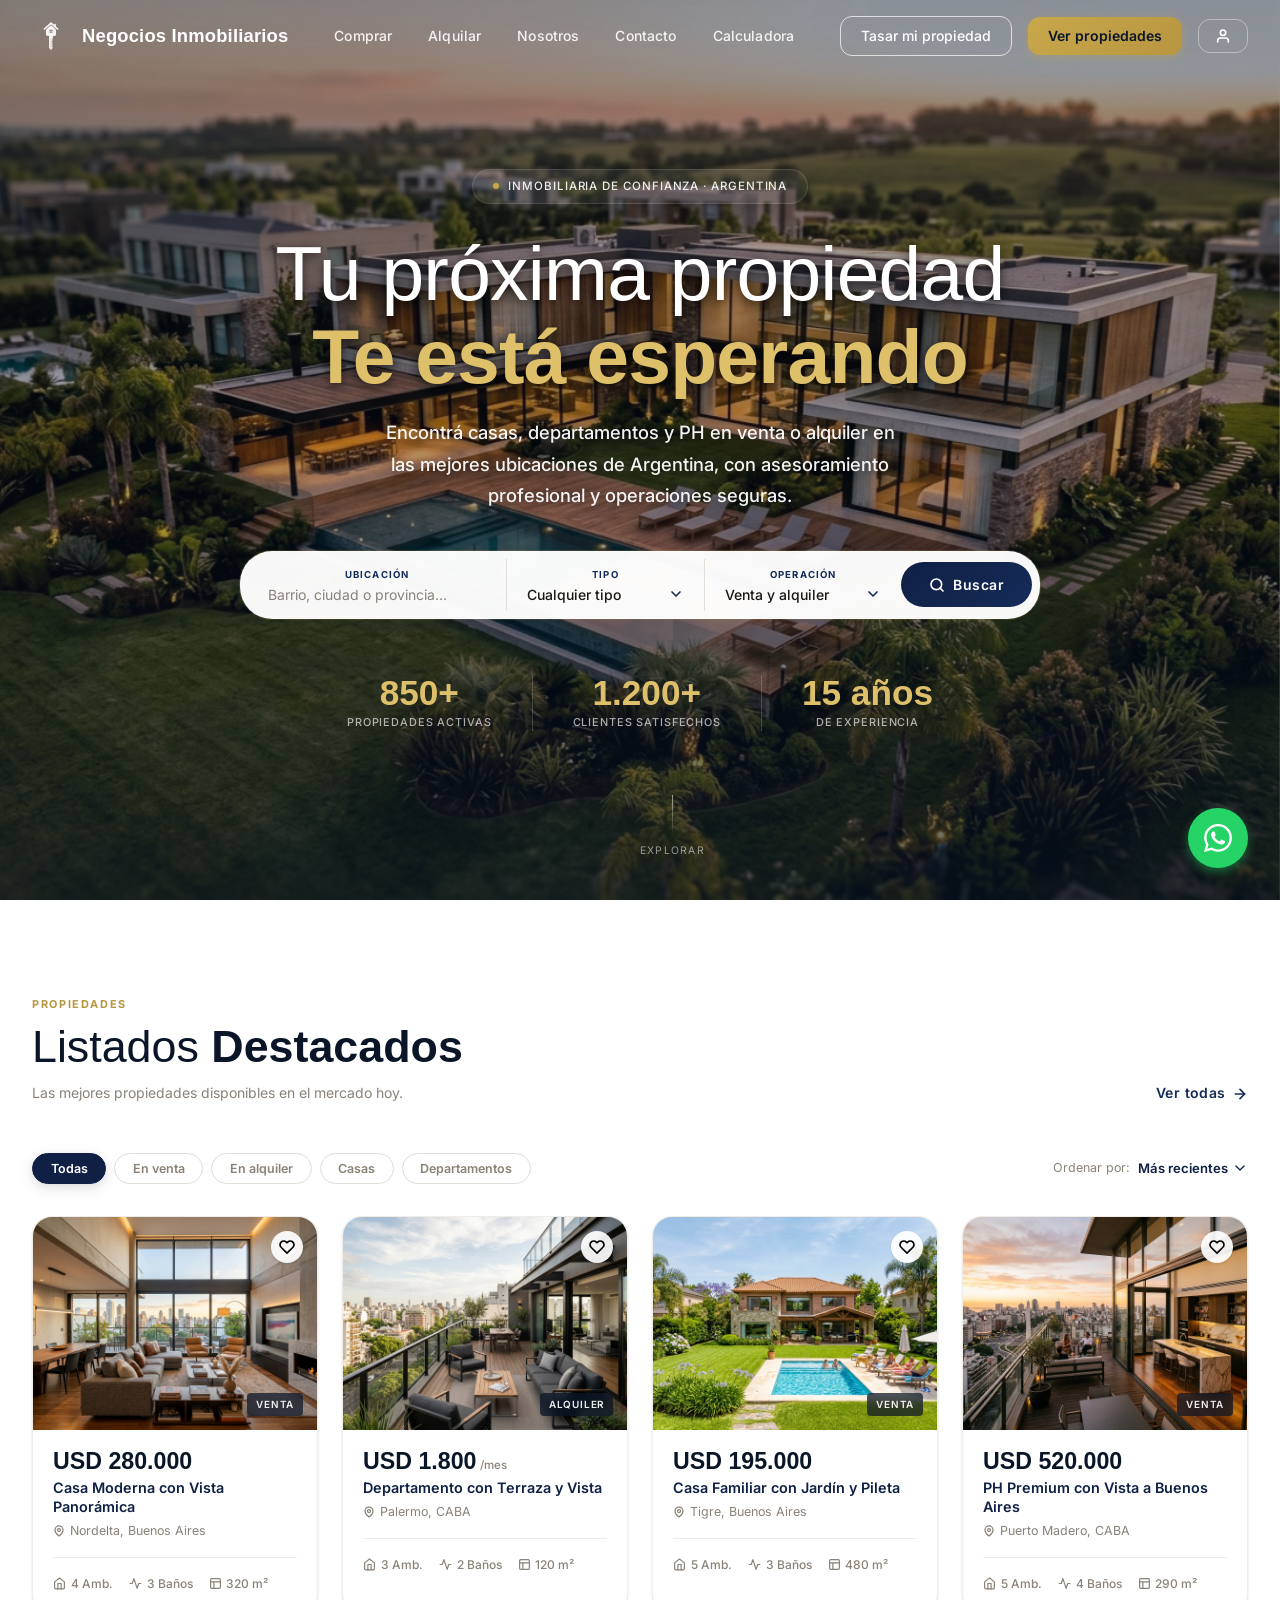
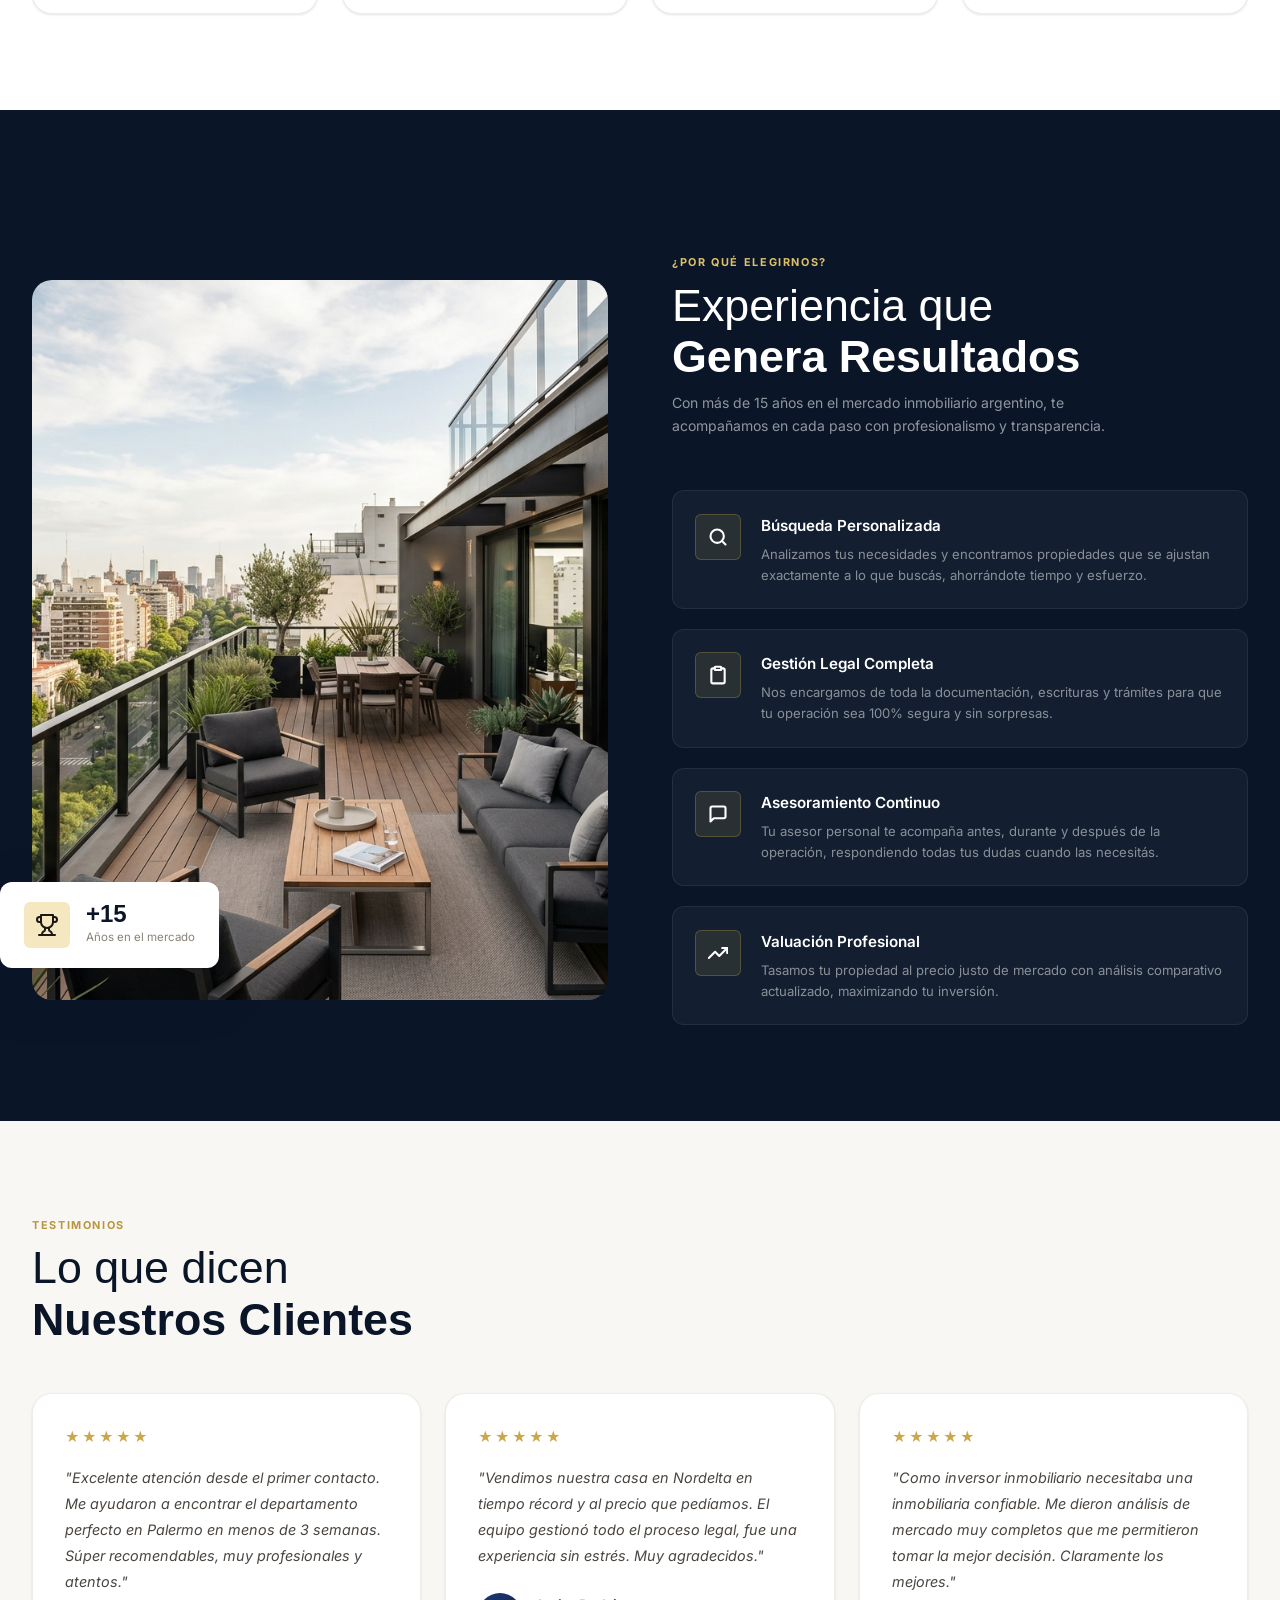
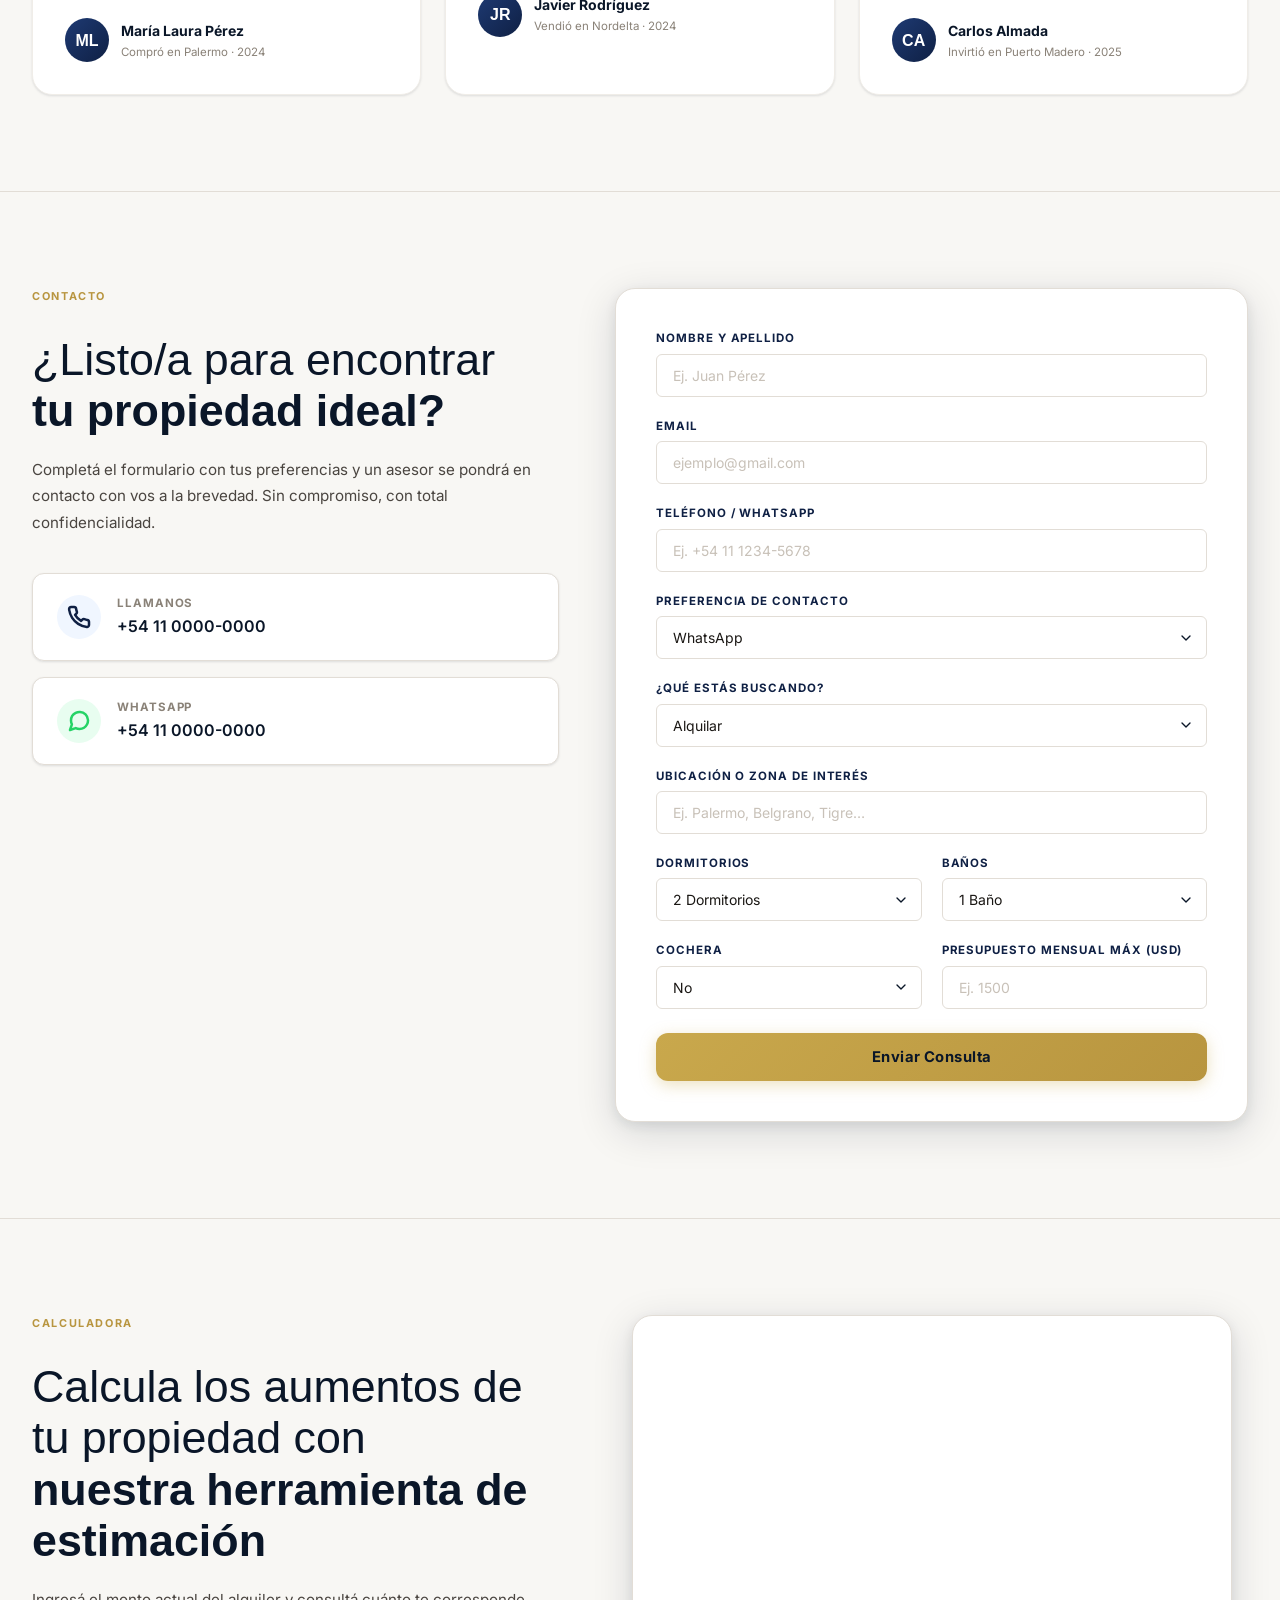
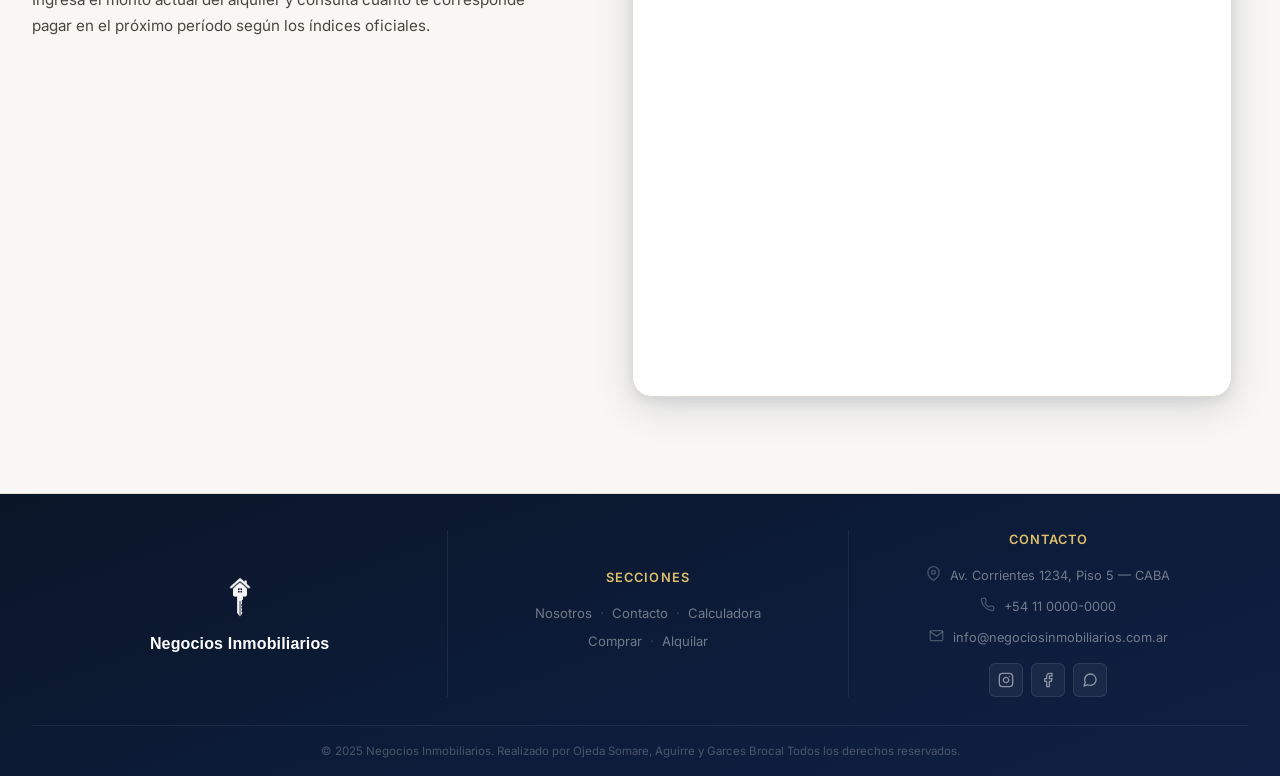
==== commit b936d7fe: "agrego calculadora" ====
--- a/index.html
+++ b/index.html
@@ -9,7 +9,7 @@
   <meta charset="UTF-8">
   <meta name="viewport" content="width=device-width, initial-scale=1.0">
 
-  <!-- Primary SEO -->
+  <!-- SEO Principal -->
   <title>Negocios Inmobiliarios | Compra, Venta y Alquiler de Propiedades en Argentina</title>
   <!-- Descripción optimizada: keywords principales, ubicación y operación -->
   <meta name="description"
@@ -42,7 +42,7 @@
   <meta property="og:site_name" content="Negocios Inmobiliarios">
 
   <!-- ======================================================================================= -->
-  <!-- Twitter Card -->
+  <!-- Tarjeta de Twitter (Twitter Card) -->
   <meta name="twitter:card" content="summary_large_image">
   <!--estructura que proporciona Twitter para mostrar contenido enriquecido en tweets-->
   <!-- URL de la página -->
@@ -56,7 +56,7 @@
   <meta name="twitter:image" content="assets/media/hero.jpg">
 
   <!-- ======================================================================================= -->
-  <!-- Geo SEO -->
+  <!-- SEO Geográfico (Geo SEO) -->
   <!-- Indica la región geográfica asociada con el contenido de la página -->
   <meta name="geo.region" content="AR">
   <!-- Indica el país asociado con el contenido de la página -->
@@ -67,14 +67,14 @@
   <!-- Favicon -->
   <link rel="icon" href="assets/media/logo.ico">
 
-  <!-- Google Fonts preconnect -->
+  <!-- Preconexión de Google Fonts -->
   <link rel="preconnect" href="https://fonts.googleapis.com">
   <link rel="preconnect" href="https://fonts.gstatic.com" crossorigin>
 
-  <!-- Stylesheet -->
+  <!-- Hoja de estilos -->
   <link rel="stylesheet" href="assets/styles/style.css">
 
-  <!-- Structured Data / Schema.org -->
+  <!-- Datos estructurados / Schema.org -->
   <!-- JSON-LD (JavaScript Object Notation for Linked Data) es un formato de datos que se utiliza para estructurar información en una página web. -->
   <!-- Schema.org es una iniciativa conjunta de Google, Bing, Yahoo y Yandex para crear y mantener un vocabulario común de marcado de datos en Internet. -->
   <!-- Se utiliza para proporcionar a los motores de búsqueda información estructurada sobre el contenido de una página web. -->
@@ -125,19 +125,20 @@
         <li><a href="#propiedades" class="nav-link" id="nav-alquilar">Alquilar</a></li>
         <li><a href="pages/nosotros.html" class="nav-link" id="nav-nosotros">Nosotros</a></li>
         <li><a href="#contacto" class="nav-link" id="nav-contacto">Contacto</a></li>
+        <li><a href="#calculadora" class="nav-link" id="nav-calculadora">Calculadora</a></li>
       </ul>
 
       <!-- Botones de acción -->
       <div class="nav-actions">
-        <!-- Boton tasación-->
+        <!-- Botón tasación -->
         <a href="#contacto" class="nav-cta" id="nav-cta-tasar">Tasar mi propiedad</a>
-        <!-- Boton ver propiedades-->
+        <!-- Botón ver propiedades -->
         <a href="#propiedades" class="btn-nav-primary" id="nav-cta-ver">Ver propiedades</a>
-        <!-- Boton login-->
+        <!-- Botón login -->
         <a href="pages/admin/panelAdmin.html" class="nav-login-btn" aria-label="Iniciar Sesión"
           title="Panel de Administración">
 
-          <!-- Icono de login-->
+          <!-- Ícono de login -->
           <svg xmlns="http://www.w3.org/2000/svg" width="16" height="16" viewBox="0 0 24 24" fill="none"
             stroke="currentColor" stroke-width="2.5" stroke-linecap="round" stroke-linejoin="round" aria-hidden="true">
             <path d="M20 21v-2a4 4 0 0 0-4-4H8a4 4 0 0 0-4 4v2" />
@@ -147,7 +148,7 @@
         </a>
       </div>
 
-      <!-- Boton hamburguesa -->
+      <!-- Botón hamburguesa -->
       <button class="hamburger" id="hamburger" aria-label="Abrir menú" aria-expanded="false" aria-controls="mobileNav">
         <span></span><span></span><span></span>
       </button>
@@ -155,7 +156,7 @@
     <!-- Fin de Navbar -->
 
 
-    <!-- Mobile nav -->
+    <!-- Navegación móvil -->
     <nav id="mobileNav" class="mobile-nav" aria-label="Menú móvil">
 
       <!-- Menu -->
@@ -163,21 +164,22 @@
       <a href="#propiedades" class="nav-link">Alquilar</a>
       <a href="pages/nosotros.html" class="nav-link">Nosotros</a>
       <a href="#contacto" class="nav-link">Contacto</a>
+      <a href="#calculadora" class="nav-link">Calculadora</a>
 
       <!-- Botones de acción -->
       <div class="mobile-nav-actions" style="flex-direction:column; gap:0.5rem;">
 
-        <!-- Boton tasación-->
+        <!-- Botón tasación -->
         <a href="#contacto" class="nav-cta"
           style="border-color:var(--navy-800);color:var(--navy-800); text-align:center;">Tasar mi propiedad</a>
 
-        <!-- Boton ver propiedades-->
+        <!-- Botón ver propiedades -->
         <a href="#propiedades" class="btn-nav-primary" style="text-align:center;">Ver propiedades</a>
 
-        <!-- Boton login-->
+        <!-- Botón login -->
         <a href="pages/admin/panelAdmin.html" class="btn-nav-primary"
           style="background:var(--navy-900); color:var(--white); text-align:center; display:flex; align-items:center; justify-content:center; gap:0.5rem;">
-          <!-- ícono del Login -->
+          <!-- Ícono del Login -->
           <svg xmlns="http://www.w3.org/2000/svg" width="16" height="16" viewBox="0 0 24 24" fill="none"
             stroke="currentColor" stroke-width="2.5" stroke-linecap="round" stroke-linejoin="round" aria-hidden="true">
             <path d="M20 21v-2a4 4 0 0 0-4-4H8a4 4 0 0 0-4 4v2" />
@@ -187,7 +189,7 @@
         </a>
       </div>
     </nav>
-    <!-- Fin de Mobile nav -->
+    <!-- Fin de la navegación móvil -->
 
   </header>
   <!-- Fin de Header -->
@@ -228,7 +230,7 @@
           asesoramiento profesional y operaciones seguras.
         </p>
 
-        <!-- Búsqueda Form -->
+        <!-- Formulario de búsqueda -->
         <form class="hero-search" id="searchForm" role="search" aria-label="Buscar propiedades">
 
           <!-- Ubicación -->
@@ -261,9 +263,9 @@
             </select>
           </div>
 
-          <!-- Boton buscar -->
+          <!-- Botón buscar -->
           <button type="submit" class="btn-search" id="btn-buscar" aria-label="Buscar propiedades">
-            <!-- Icono de buscar -->
+            <!-- Ícono de buscar -->
             <svg xmlns="http://www.w3.org/2000/svg" width="16" height="16" viewBox="0 0 24 24" fill="none"
               stroke="currentColor" stroke-width="2.5" stroke-linecap="round" stroke-linejoin="round"
               aria-hidden="true">
@@ -380,7 +382,7 @@
         <!-- Grid de propiedades -->
         <div class="properties-grid" id="propertiesGrid">
 
-          <!-- Card 1 -->
+          <!-- Tarjeta 1 -->
           <article class="property-card reveal reveal-delay-1" data-id="1" data-tipo="venta" data-price="280000"
             aria-label="Casa Moderna en Nordelta">
 
@@ -389,10 +391,10 @@
               <img src="assets/media/prop1.jpg" alt="Casa moderna con vista panorámica en Nordelta, Buenos Aires"
                 loading="lazy" width="400" height="300">
 
-              <!-- Boton favoritos -->
+              <!-- Botón favoritos -->
               <button class="card-favorite" aria-label="Guardar en favoritos" aria-pressed="false">
 
-                <!-- Icono de favoritos -->
+                <!-- Ícono de favoritos -->
                 <svg xmlns="http://www.w3.org/2000/svg" width="16" height="16" viewBox="0 0 24 24" fill="none"
                   stroke="currentColor" stroke-width="2.5" stroke-linecap="round" stroke-linejoin="round"
                   aria-hidden="true">
@@ -401,7 +403,7 @@
                   </path>
                 </svg>
               </button>
-              <!-- Fin de Boton favoritos -->
+              <!-- Fin de Botón favoritos -->
 
               <!-- Etiqueta de tipo -->
               <span class="card-type">Venta</span>
@@ -469,7 +471,7 @@
             </div>
           </article>
 
-          <!-- Card 2 -->
+          <!-- Tarjeta 2 -->
           <article class="property-card reveal reveal-delay-2" data-id="2" data-tipo="alquiler" data-price="1800"
             aria-label="Departamento en Palermo">
 
@@ -478,7 +480,7 @@
               <img src="assets/media/prop2.jpg" alt="Departamento con terraza en Palermo, Buenos Aires" loading="lazy"
                 width="400" height="300">
 
-              <!-- Boton favoritos -->
+              <!-- Botón favoritos -->
               <button class="card-favorite" aria-label="Guardar en favoritos" aria-pressed="false">
                 <svg xmlns="http://www.w3.org/2000/svg" width="16" height="16" viewBox="0 0 24 24" fill="none"
                   stroke="currentColor" stroke-width="2.5" stroke-linecap="round" stroke-linejoin="round"
@@ -551,7 +553,7 @@
             </div>
           </article>
 
-          <!-- Card 3 -->
+          <!-- Tarjeta 3 -->
           <article class="property-card reveal reveal-delay-3" data-id="3" data-tipo="venta" data-price="195000"
             aria-label="Casa familiar en Tigre">
 
@@ -560,10 +562,10 @@
               <img src="assets/media/prop3.jpg" alt="Casa familiar con jardín y pileta en Tigre, Buenos Aires"
                 loading="lazy" width="400" height="300">
 
-              <!-- Boton favoritos -->
+              <!-- Botón favoritos -->
               <button class="card-favorite" aria-label="Guardar en favoritos" aria-pressed="false">
 
-                <!-- Icono de favoritos -->
+                <!-- Ícono de favoritos -->
                 <svg xmlns="http://www.w3.org/2000/svg" width="16" height="16" viewBox="0 0 24 24" fill="none"
                   stroke="currentColor" stroke-width="2.5" stroke-linecap="round" stroke-linejoin="round"
                   aria-hidden="true">
@@ -573,7 +575,7 @@
                 </svg>
               </button>
 
-              <!-- Fin de Boton favoritos -->
+              <!-- Fin de Botón favoritos -->
 
               <!-- Etiqueta de tipo -->
               <span class="card-type">Venta</span>
@@ -635,7 +637,7 @@
             </div>
           </article>
 
-          <!-- Card 4 -->
+          <!-- Tarjeta 4 -->
           <article class="property-card reveal reveal-delay-1" data-id="4" data-tipo="venta" data-price="520000"
             aria-label="PH con terraza en Puerto Madero">
 
@@ -644,10 +646,10 @@
               <img src="assets/media/prop4.jpg" alt="Penthouse con vista al Obelisco en Puerto Madero, Buenos Aires"
                 loading="lazy" width="400" height="300">
 
-              <!-- Boton favoritos -->
+              <!-- Botón favoritos -->
               <button class="card-favorite" aria-label="Guardar en favoritos" aria-pressed="false">
 
-                <!-- Icono de favoritos -->
+                <!-- Ícono de favoritos -->
                 <svg xmlns="http://www.w3.org/2000/svg" width="16" height="16" viewBox="0 0 24 24" fill="none"
                   stroke="currentColor" stroke-width="2.5" stroke-linecap="round" stroke-linejoin="round"
                   aria-hidden="true">
@@ -657,7 +659,7 @@
                 </svg>
               </button>
 
-              <!-- Fin de Boton favoritos -->
+              <!-- Fin de Botón favoritos -->
 
               <span class="card-type">Venta</span>
             </div>
@@ -722,19 +724,19 @@
             </div>
             <!-- Fin de body de la card -->
           </article>
-          <!-- Fin de Card 4 -->
-
-        </div>
-
-
-        <!-- Boton cargar más -->
+          <!-- Fin de Tarjeta 4 -->
+
+        </div>
+
+
+        <!-- Botón cargar más -->
         <div class="load-more-wrap reveal">
           <button class="btn-load-more" id="loadMoreBtn" aria-label="Cargar más propiedades">
 
-            <!-- Texto del boton -->
+            <!-- Texto del botón -->
             Cargar más propiedades
 
-            <!-- Icono del boton -->
+            <!-- Ícono del botón -->
             <svg xmlns="http://www.w3.org/2000/svg" width="16" height="16" viewBox="0 0 24 24" fill="none"
               stroke="currentColor" stroke-width="2.5" stroke-linecap="round" stroke-linejoin="round"
               aria-hidden="true">
@@ -931,7 +933,12 @@
         </div>
 
         <!-- Grid de testimonios -->
-        <div class="testimonials-grid">
+        <div class="testimonials-carousel-container">
+          <button class="testimonials-carousel-btn prev" id="btnTestimonialsPrev" aria-label="Testimonio anterior" type="button">
+            <svg xmlns="http://www.w3.org/2000/svg" width="20" height="20" viewBox="0 0 24 24" fill="none" stroke="currentColor" stroke-width="2.5" stroke-linecap="round" stroke-linejoin="round"><path d="m15 18-6-6 6-6"/></svg>
+          </button>
+
+          <div class="testimonials-grid" id="testimonialsTrack">
 
           <!-- Testimonio 1 -->
           <div class="testimonial-card reveal reveal-delay-1">
@@ -995,7 +1002,11 @@
 
           </div>
         </div>
-        <!-- Fin de Grid de Testimonios -->
+
+        <button class="testimonials-carousel-btn next" id="btnTestimonialsNext" aria-label="Testimonio siguiente" type="button">
+          <svg xmlns="http://www.w3.org/2000/svg" width="20" height="20" viewBox="0 0 24 24" fill="none" stroke="currentColor" stroke-width="2.5" stroke-linecap="round" stroke-linejoin="round"><path d="m9 18 6-6-6-6"/></svg>
+        </button>
+      </div>
 
       </div>
     </section>
@@ -1176,6 +1187,43 @@
         </div>
       </div>
     </section>
+    <!-- =========================================================================
+          SECCIÓN DE CALCULADORA 
+         ========================================================================= -->
+    <section class="calculadora-section" id="calculadora" aria-labelledby="calculadora-title">
+      <div class="container">
+        <div class="calculadora-grid">
+
+          <!-- Columna de Información de calculadora -->
+          <div class="calculadora-info reveal">
+            <span class="section-tag">Calculadora</span>
+
+            <!-- Título de la sección -->
+            <h2 class="section-title" id="calculadora-title">
+              Calcula los aumentos de tu propiedad con<br><strong> nuestra herramienta de estimación</strong>
+            </h2>
+
+            <!-- Descripción -->
+            <p class="calculadora-desc">
+              Ingresá el monto actual del alquiler y consultá cuánto te corresponde pagar en el próximo período según los índices oficiales.
+            </p>
+        
+          </div>
+
+
+          <!-- Columna de la calculadora -->
+          <div class="calculadora-form-wrap reveal">
+            <iframe
+              title="Calculadora de alquileres"
+              src="https://arquiler.com/mini?theme=light&backgroundColor=ffffff"
+               id="calculadora-iframe">
+            </iframe>
+          </div>
+          <!-- Fin de la columna de la calculadora -->
+
+        </div>
+      </div>
+    </section>
 
   </main>
 
@@ -1204,10 +1252,11 @@
         <div class="footer-col footer-col--center">
           <nav aria-labelledby="footer-nav-title">
             <div class="footer-col-title" id="footer-nav-title">Secciones</div>
-            <!-- Fila 1: Nosotros · Contacto -->
+            <!-- Fila 1: Nosotros · Contacto Calculadora -->
             <div class="footer-links-row">
               <a href="pages/nosotros.html">Nosotros</a>
               <a href="#contacto">Contacto</a>
+              <a href="#calculadora">Calculadora</a>
             </div>
             <!-- Fila 2: Comprar · Alquilar -->
             <div class="footer-links-row">
@@ -1300,7 +1349,7 @@
       <div class="footer-bottom-new">
 
         <div class="footer-copyright">
-          <span>© 2025 Negocios Inmobiliarios. Realizado por Somare, Aguirre y Garces Brocal Todos los derechos
+          <span>© 2025 Negocios Inmobiliarios. Realizado por Ojeda Somare, Aguirre y Garces Brocal Todos los derechos
             reservados.</span>
         </div>
       </div>
--- a/assets/styles/style.css
+++ b/assets/styles/style.css
@@ -3,10 +3,10 @@
    Paleta: Navy · Blanco · Dorado
    ============================================= */
 
-/* --- Google Fonts --- */
+/* --- Fuentes de Google --- */
 @import url('https://fonts.googleapis.com/css2?family=Playfair+Display:wght@400;500;600;700&family=Inter:wght@300;400;500;600;700&display=swap');
 
-/* --- CSS Custom Properties --- */
+/* --- Propiedades personalizadas CSS (Variables) --- */
 :root {
   --navy-900: #0a1628;
   --navy-800: #0f2044;
@@ -45,7 +45,7 @@
   --transition-slow: 0.5s cubic-bezier(0.4, 0, 0.2, 1);
 }
 
-/* --- Reset & Base --- */
+/* --- Restablecimiento y Base --- */
 *,
 *::before,
 *::after {
@@ -108,7 +108,7 @@
 }
 
 /* =============================================
-   CUSTOM SELECT DROPDOWN
+   MENÚ DESPLEGABLE DE SELECCIÓN PERSONALIZADO
    ============================================= */
 .cs-wrapper {
   position: relative;
@@ -245,7 +245,7 @@
 }
 
 /* =============================================
-   NAVBAR
+   BARRA DE NAVEGACIÓN (NAVBAR)
    ============================================= */
 .navbar {
   position: fixed;
@@ -328,7 +328,7 @@
   color: var(--navy-900);
 }
 
-/* Default (transparent navbar, on top of hero): show light logo, hide dark */
+/* Predeterminado (barra de navegación transparente, sobre el hero): muestra logotipo claro, oculta oscuro */
 .nav-logo .logo-light {
   display: block;
 }
@@ -337,7 +337,7 @@
   display: none;
 }
 
-/* Scrolled navbar (white background): show dark logo, hide light */
+/* Barra de navegación con scroll (fondo blanco): muestra logotipo oscuro, oculta claro */
 .navbar.scrolled .nav-logo .logo-light {
   display: none;
 }
@@ -346,7 +346,7 @@
   display: block;
 }
 
-/* Mobile nav open state on navbar */
+/* Estado abierto de navegación móvil en la barra de navegación */
 .navbar.nav-open {
   background: rgba(255, 255, 255, 0.96) !important;
   backdrop-filter: blur(16px);
@@ -579,7 +579,7 @@
 }
 
 /* =============================================
-   HERO SECTION
+   SECCIÓN PRINCIPAL (HERO)
    ============================================= */
 .hero {
   position: relative;
@@ -710,7 +710,7 @@
   text-shadow: 0 2px 8px rgba(0, 0, 0, 0.5);
 }
 
-/* Search Bar */
+/* Barra de búsqueda */
 .hero-search {
   background: rgba(255, 255, 255, 0.97);
   backdrop-filter: blur(20px);
@@ -888,7 +888,7 @@
 }
 
 /* =============================================
-   COMMONS
+   COMUNES
    ============================================= */
 section {
   padding: 6rem 0;
@@ -957,7 +957,7 @@
 }
 
 /* =============================================
-   FILTERS & GRID
+   FILTROS Y CUADRÍCULA
    ============================================= */
 .listings-controls {
   display: flex;
@@ -1020,7 +1020,7 @@
 }
 
 /* =============================================
-   PROPERTY CARDS
+   TARJETAS DE PROPIEDAD
    ============================================= */
 .properties-grid {
   display: grid;
@@ -1186,7 +1186,7 @@
 }
 
 /* =============================================
-   LOAD MORE
+   CARGAR MÁS
    ============================================= */
 .load-more-wrap {
   text-align: center;
@@ -1214,7 +1214,7 @@
 }
 
 /* =============================================
-   WHY US
+   POR QUÉ ELEGIRNOS
    ============================================= */
 .why-us {
   background: var(--navy-900);
@@ -1344,7 +1344,7 @@
 }
 
 /* =============================================
-   TESTIMONIALS
+   TESTIMONIOS
    ============================================= */
 .testimonials {
   background: var(--off-white);
@@ -1355,6 +1355,39 @@
   grid-template-columns: repeat(3, 1fr);
   gap: 1.5rem;
   margin-top: 3rem;
+}
+.testimonials-carousel-container {
+  position: relative;
+  width: 100%;
+}
+.testimonials-carousel-btn {
+  display: none;
+  position: absolute;
+  top: 50%;
+  transform: translateY(-50%);
+  width: 40px;
+  height: 40px;
+  border-radius: 50%;
+  background: var(--white);
+  border: 1.5px solid var(--gray-200);
+  box-shadow: var(--shadow-md);
+  color: var(--navy-800);
+  align-items: center;
+  justify-content: center;
+  z-index: 10;
+  cursor: pointer;
+  transition: all var(--transition);
+}
+.testimonials-carousel-btn:hover {
+  background: var(--navy-900);
+  color: var(--white);
+  border-color: var(--navy-900);
+}
+.testimonials-carousel-btn.prev {
+  left: -20px;
+}
+.testimonials-carousel-btn.next {
+  right: -20px;
 }
 
 .testimonial-card {
@@ -1420,7 +1453,7 @@
 }
 
 /* =============================================
-   CTA
+   LLAMADA A LA ACCIÓN (CTA)
    ============================================= */
 .cta-section {
   background: linear-gradient(135deg, var(--navy-900) 0%, var(--navy-700) 60%, var(--navy-800) 100%);
@@ -1511,7 +1544,7 @@
 }
 
 /* =============================================
-   FOOTER
+   PIE DE PÁGINA (FOOTER)
    ============================================= */
 .footer {
   background: linear-gradient(160deg, var(--navy-900) 0%, #0d1c3a 60%, var(--navy-800) 100%);
@@ -1755,7 +1788,7 @@
 }
 
 /* =============================================
-   SCROLL REVEAL
+   REVELACIÓN AL HACER SCROLL (SCROLL REVEAL)
    ============================================= */
 .reveal {
   opacity: 0;
@@ -1781,7 +1814,7 @@
 }
 
 /* =============================================
-   RESPONSIVE
+   DISEÑO RESPONSIVO (RESPONSIVE)
    ============================================= */
 @media (max-width: 1200px) {
   .properties-grid {
@@ -1827,7 +1860,7 @@
   }
 
   .container {
-    padding: 0 1.25rem;
+    padding: 0 1.5rem;
   }
 
   .hero {
@@ -1882,8 +1915,37 @@
     display: none;
   }
 
+  .testimonials-carousel-btn {
+    display: flex;
+  }
+  .testimonials-carousel-btn.prev {
+    left: 8px;
+  }
+  .testimonials-carousel-btn.next {
+    right: 8px;
+  }
+
   .testimonials-grid {
-    grid-template-columns: 1fr;
+    display: flex;
+    overflow-x: auto;
+    scroll-snap-type: x mandatory;
+    scroll-behavior: smooth;
+    -webkit-overflow-scrolling: touch;
+    gap: 1.5rem;
+    padding: 0.5rem 0.25rem 1.5rem;
+    scrollbar-width: none;
+    -ms-overflow-style: none;
+    margin-top: 2rem;
+  }
+
+  .testimonials-grid::-webkit-scrollbar {
+    display: none;
+  }
+
+  .testimonials-grid .testimonial-card {
+    flex: 0 0 100%;
+    scroll-snap-align: start;
+    margin-bottom: 0;
   }
 
   .footer-main {
@@ -1956,7 +2018,7 @@
 }
 
 /* =============================================
-   CONTACT SECTION & FORM (index.html)
+   SECCIÓN Y FORMULARIO DE CONTACTO (index.html)
    ============================================= */
 .contact-section {
   padding: 6rem 0;
@@ -1965,7 +2027,7 @@
   border-bottom: 1px solid var(--gray-200);
 }
 
-.contact-grid {
+.contact-grid, .calculadora-grid {
   display: grid;
   grid-template-columns: 1fr 1.2fr;
   gap: 3.5rem;
@@ -2036,8 +2098,8 @@
   color: var(--navy-900);
 }
 
-/* Form Styles */
-.contact-form-wrap {
+/* Estilos de formulario */
+.contact-form-wrap, .calculadora-form-wrap {
   background: var(--white);
   padding: 2.5rem;
   border-radius: var(--radius-lg);
@@ -2061,7 +2123,7 @@
   grid-column: span 1;
 }
 
-/* Make full-width forms standard if not half */
+/* Hacer que los formularios de ancho completo sean estándar si no son de la mitad */
 .contact-main-form .form-group:not(.half) {
   grid-column: span 2;
 }
@@ -2098,16 +2160,21 @@
   color: var(--gray-300);
 }
 
-/* Responsive form */
+/* Formulario responsivo */
 @media (max-width: 900px) {
-  .contact-grid {
+  .contact-grid, .calculadora-grid {
     grid-template-columns: 1fr;
     gap: 2.5rem;
   }
-}
+  .calculadora-iframe {
+    height: 200px;
+    width: 100px;
+  }
+}
+
 
 @media (max-width: 480px) {
-  .contact-form-wrap {
+  .contact-form-wrap, .calculadora-form-wrap{
     padding: 1.5rem;
   }
 
@@ -2118,9 +2185,10 @@
   .contact-main-form .form-group.half {
     grid-column: span 2;
   }
-}
-
-/* ── Inner Pages Navbar Override ────────────────── */
+
+}
+
+/* ── Anulación de la barra de navegación para páginas internas ────────────────── */
 body.inner-page .navbar {
   background: rgba(255, 255, 255, 0.98) !important;
   backdrop-filter: blur(16px);
@@ -2174,6 +2242,48 @@
   display: block !important;
 }
 
+/* =============================================
+   SECCIÓN CALCULADORA (index.html)
+   ============================================= */
+
+/* Contenedor del iframe */
+.calculadora-form-wrap {
+  width: 100%;
+  max-width: 600px; 
+  margin: 0 auto;  
+}
+
+/* Estilos para el iframe */
+#calculadora-iframe {
+  width: 100%;     
+  max-width: 100%;
+  height: 600px;    
+  border: none;      
+  display: block;
+}
+.calculadora-section{
+  padding: 6rem 0;
+  background: var(--off-white);
+  border-bottom: 1px solid var(--gray-200);
+}
+
+.calculadora-info {
+  display: flex;
+  flex-direction: column;
+  gap: 1.25rem;
+}
+
+.calculadora-desc {
+  font-size: 0.95rem;
+  color: var(--gray-700);
+  line-height: 1.75;
+}
+
+@media (max-width: 480px) {
+  #calculadora-iframe {
+    height: 550px;
+  }
+}
 /* =============================================
    WHATSAPP FLOTANTE
    ============================================= */
@@ -2474,7 +2584,7 @@
 
 @media (max-width: 480px) {
   .nosotros-hero {
-    padding: 6.5rem 1rem 3rem;
+    padding: 6.5rem 1.5rem 3rem;
   }
 
   .nosotros-title {
@@ -2494,7 +2604,7 @@
   }
 
   .nosotros-address {
-    padding: 1.5rem 1rem;
+    padding: 1.5rem 1.5rem;
   }
 
   .nosotros-address p {
